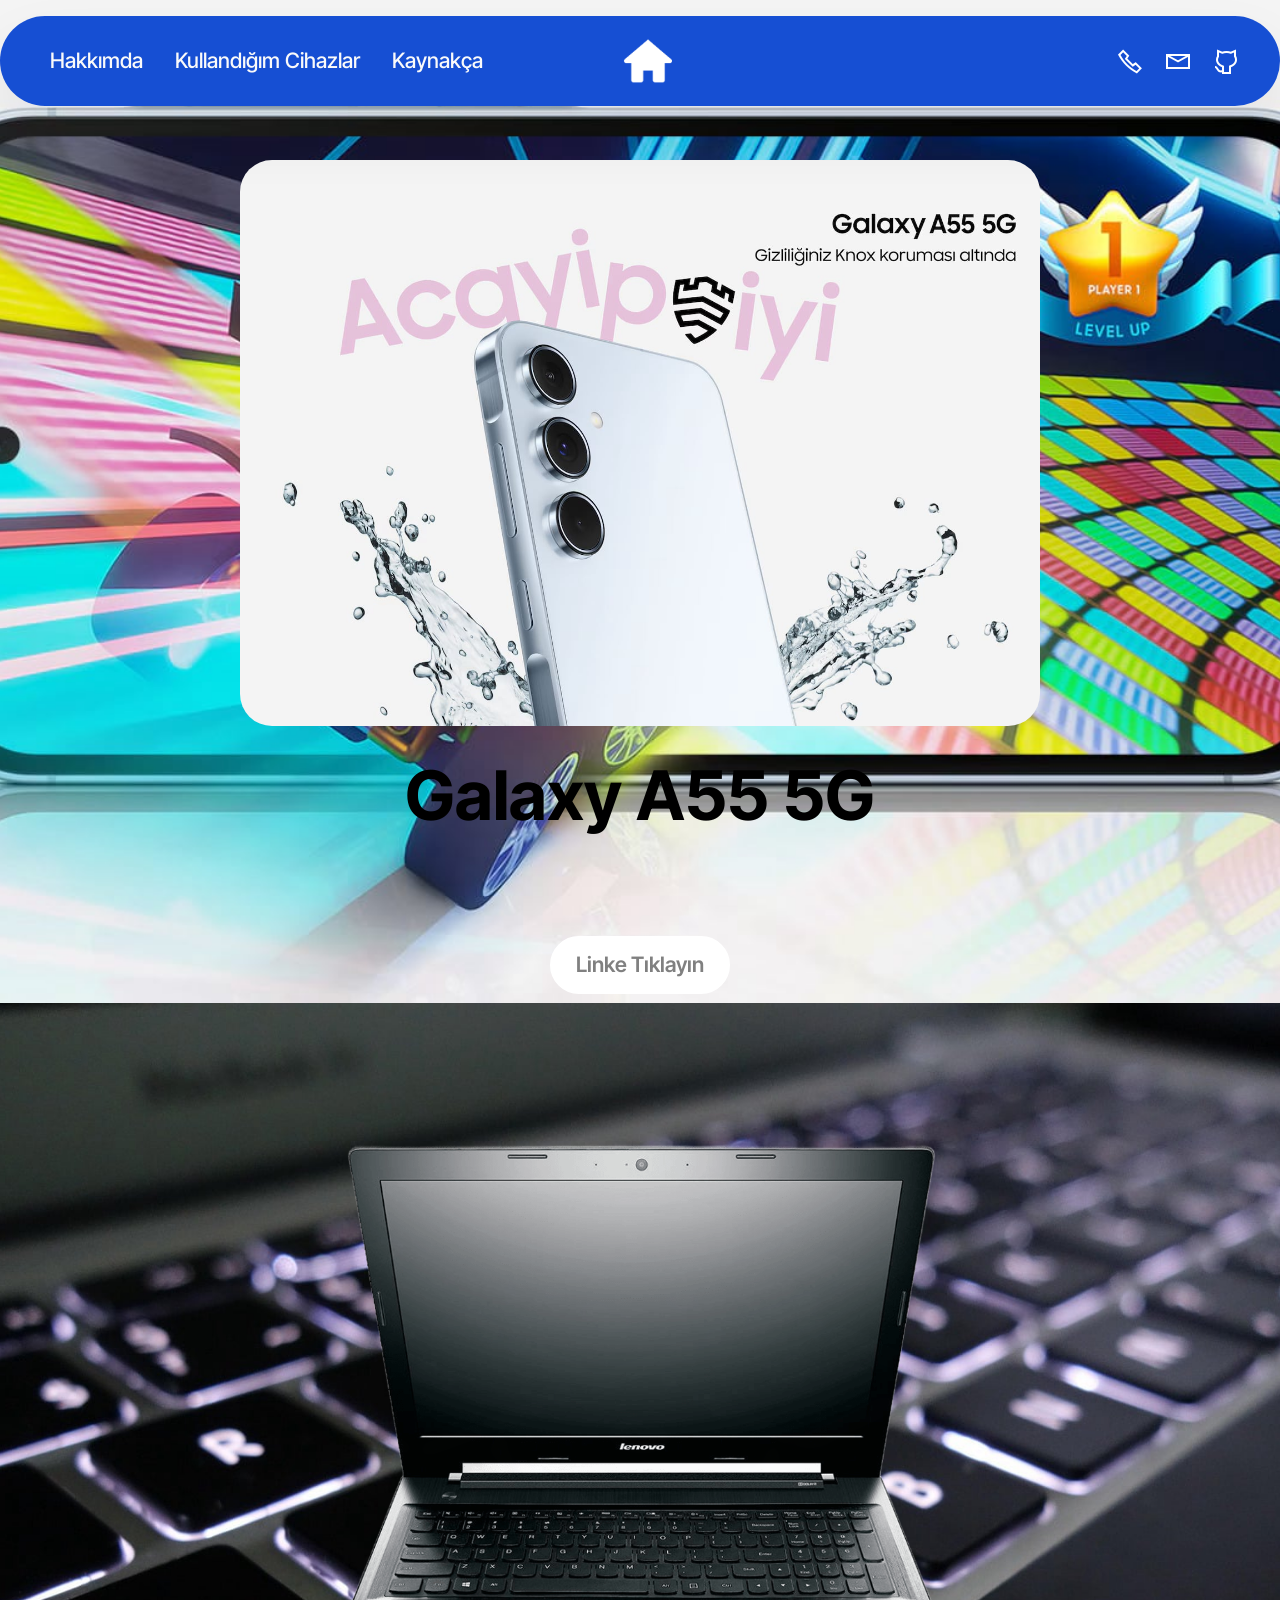
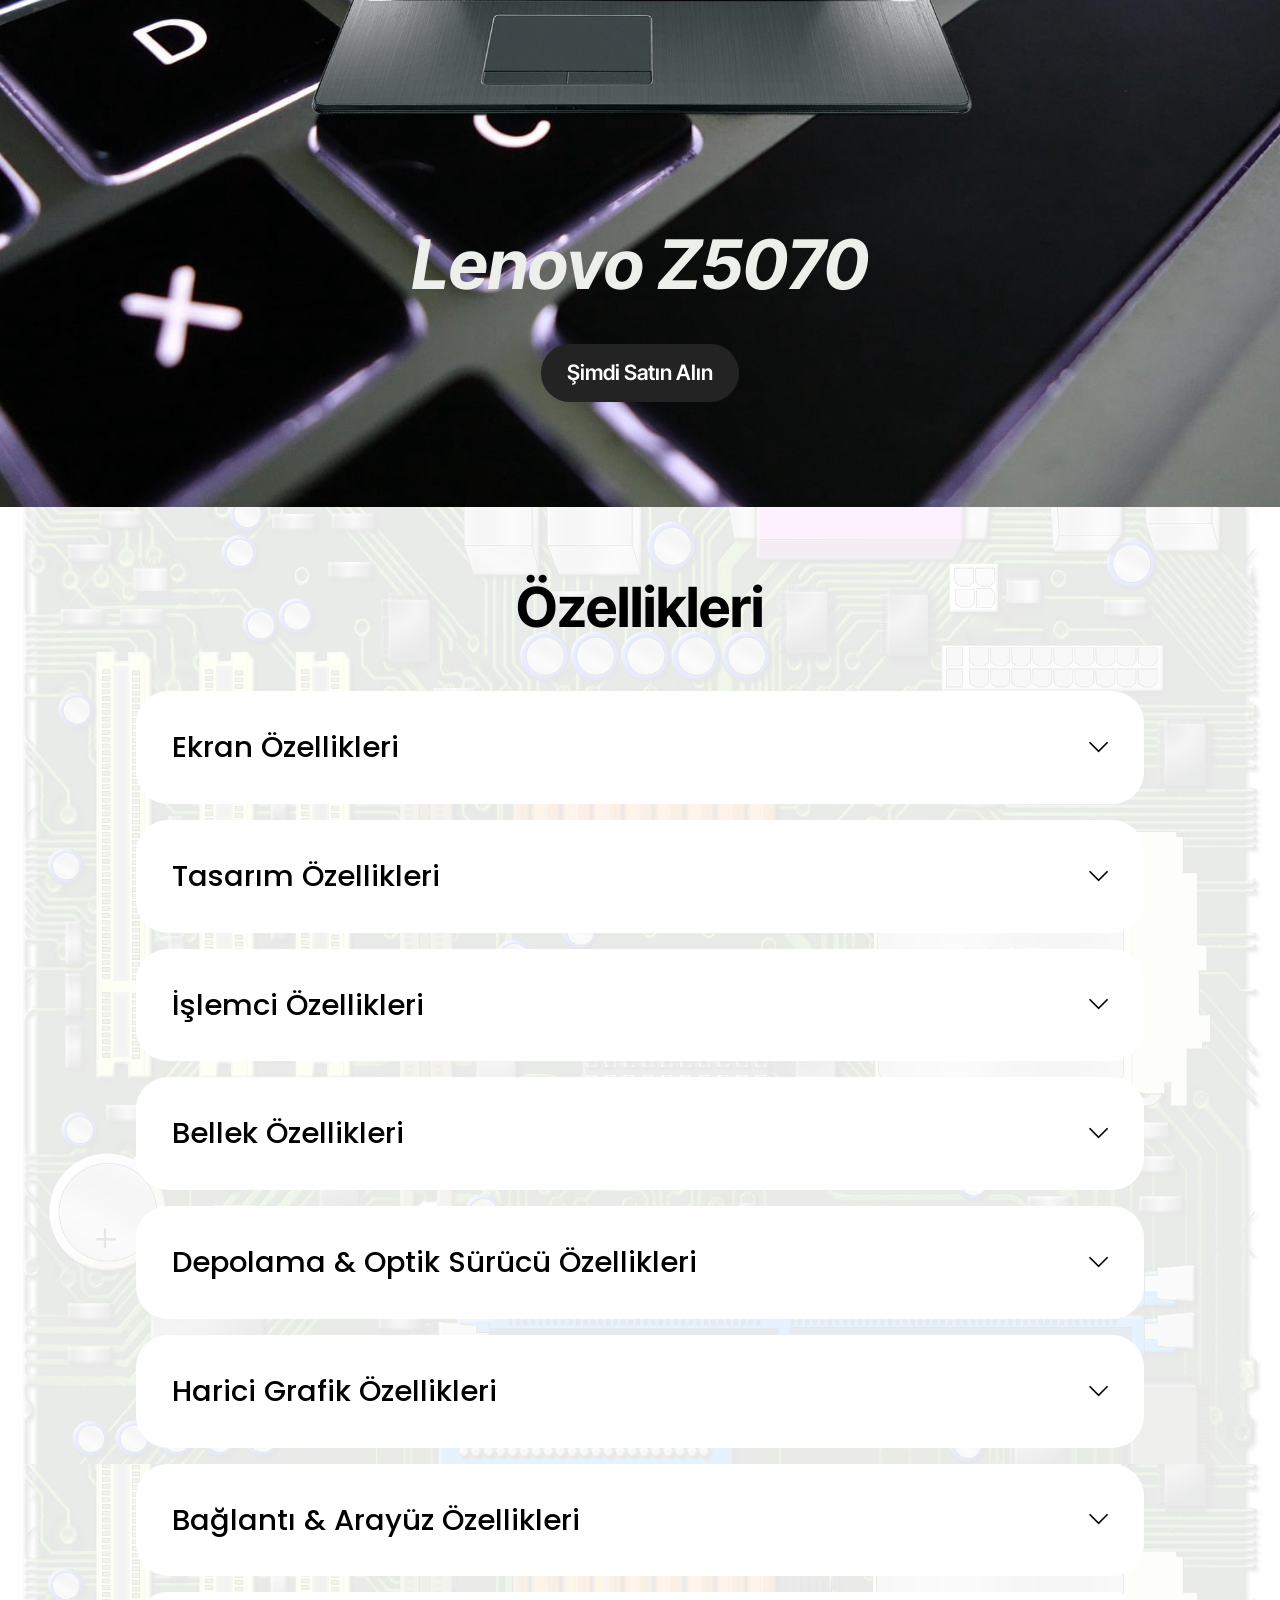
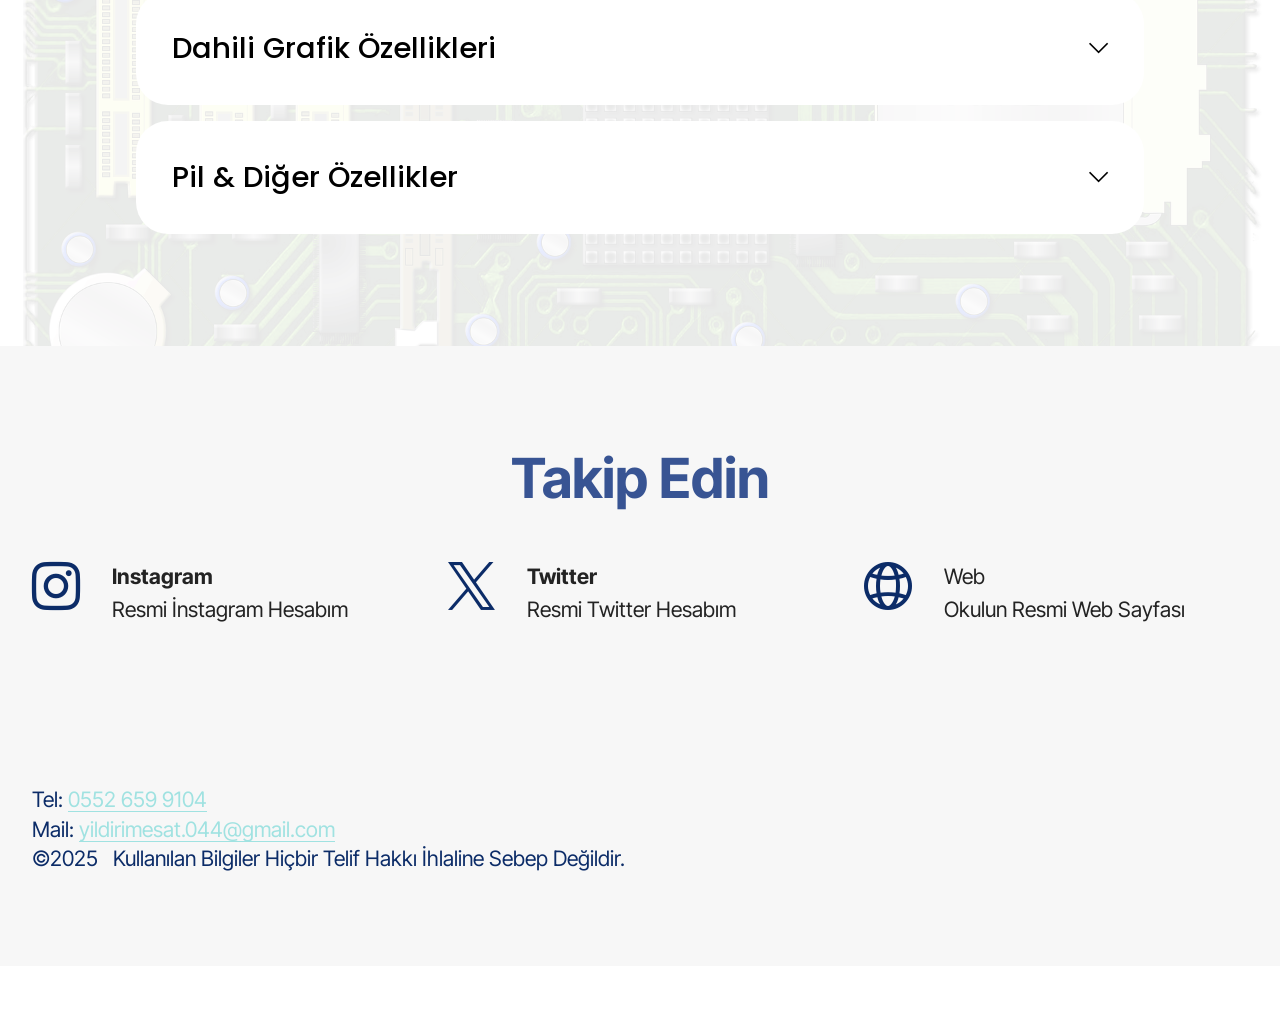
==== cihazlarim.html @ b47af12c "create github pages" ====
<!DOCTYPE html>
<html  >
<head>
  <!-- Site made with Mobirise Website Builder v6.1.12, https://mobirise.com -->
  <meta charset="UTF-8">
  <meta http-equiv="X-UA-Compatible" content="IE=edge">
  <meta name="generator" content="Mobirise v6.1.12, mobirise.com">
  <meta name="viewport" content="width=device-width, initial-scale=1, minimum-scale=1">
  <link rel="shortcut icon" href="assets/images/nicepng-home-logo-png-1153942-128x115.png" type="image/x-icon">
  <meta name="description" content="Cihazlarım ve Daha Fazlası İçin">
  
  
  <title>Cihazlarım</title>
  <link rel="stylesheet" href="assets/web/assets/mobirise-icons2/mobirise2.css">
  <link rel="stylesheet" href="assets/bootstrap/css/bootstrap.min.css">
  <link rel="stylesheet" href="assets/animatecss/animate.css">
  <link rel="stylesheet" href="assets/dropdown/css/style.css">
  <link rel="stylesheet" href="assets/socicon/css/styles.css">
  <link rel="stylesheet" href="assets/theme/css/style.css">
  <link rel="preload" href="https://fonts.googleapis.com/css?family=Inter+Tight:100,200,300,400,500,600,700,800,900,100i,200i,300i,400i,500i,600i,700i,800i,900i&display=swap" as="style" onload="this.onload=null;this.rel='stylesheet'">
  <noscript><link rel="stylesheet" href="https://fonts.googleapis.com/css?family=Inter+Tight:100,200,300,400,500,600,700,800,900,100i,200i,300i,400i,500i,600i,700i,800i,900i&display=swap"></noscript>
  <link rel="preload" href="https://fonts.googleapis.com/css?family=Poppins:100,100i,200,200i,300,300i,400,400i,500,500i,600,600i,700,700i,800,800i,900,900i&display=swap" as="style" onload="this.onload=null;this.rel='stylesheet'">
  <noscript><link rel="stylesheet" href="https://fonts.googleapis.com/css?family=Poppins:100,100i,200,200i,300,300i,400,400i,500,500i,600,600i,700,700i,800,800i,900,900i&display=swap"></noscript>
  <link rel="preload" as="style" href="assets/mobirise/css/mbr-additional.css?v=cPAjEJ"><link rel="stylesheet" href="assets/mobirise/css/mbr-additional.css?v=cPAjEJ" type="text/css">

  
  
  
</head>
<body>
  
  <section data-bs-version="5.1" class="menu menu3 cid-v60eEtLkVK" once="menu" id="menu03-2d">
	

	<nav class="navbar navbar-dropdown navbar-fixed-top navbar-expand-lg">
		<div class="container">
			<div class="navbar-brand">
				<span class="navbar-logo">
					<a href="index.html">
						<img src="assets/images/nicepng-home-logo-png-1153942-128x115.png" alt="Ana Sayfa" style="height: 2.7rem;">
					</a>
				</span>
				
			</div>
			<button class="navbar-toggler" type="button" data-toggle="collapse" data-bs-toggle="collapse" data-target="#navbarSupportedContent" data-bs-target="#navbarSupportedContent" aria-controls="navbarNavAltMarkup" aria-expanded="false" aria-label="Toggle navigation">
				<div class="hamburger">
					<span></span>
					<span></span>
					<span></span>
					<span></span>
				</div>
			</button>
			<div class="collapse navbar-collapse" id="navbarSupportedContent">
				<ul class="navbar-nav nav-dropdown nav-right" data-app-modern-menu="true"><li class="nav-item">
						<a class="nav-link link text-white text-primary display-4" href="hakkimda.html">Hakkımda</a>
					</li>
					<li class="nav-item">
						<a class="nav-link link show text-white text-primary display-4" href="cihazlarim.html" aria-expanded="false">Kullandığım Cihazlar</a>
					</li>
					<li class="nav-item">
						<a class="nav-link link text-white text-primary display-4" href="kaynakca.html">Kaynakça</a>
					</li></ul>
				<div class="icons-menu">
					<a class="iconfont-wrapper" href="tel:0552 659 9104">
						<span class="p-2 mbr-iconfont mobi-mbri-phone mobi-mbri"></span>
					</a>
					<a class="iconfont-wrapper" href="mailto:yildirimesat.044@gmail.com">
						<span class="p-2 mbr-iconfont mobi-mbri-letter mobi-mbri"></span>
					</a>
					<a class="iconfont-wrapper" href="https://github.com/Y1LD1R1M04" target="_blank">
						<span class="p-2 mbr-iconfont mobi-mbri-github mobi-mbri"></span>
					</a>
					
				</div>
				
			</div>
		</div>
	</nav>
</section>

<section data-bs-version="5.1" class="header12 cid-v60HmVKvmb" id="header12-2p">
  
  

  <div class="text-center container">
    <div class="row mb-4 justify-content-center">
      <div class="col-12 col-md-8">
        <img class="w-100" src="assets/images/tr-feature-galaxy-a55-5g-sm-a556-540995140-1440x1018.jpg" alt="Samsung Galaxy A55">
      </div>
    </div>
    <div class="row justify-content-center">
      <div class="col-md-12 content-head">
        <h1 class="mbr-section-title mbr-fonts-style mb-4 display-1"><strong>Galaxy A55 5G</strong></h1>
        <p class="mbr-text mbr-fonts-style mb-4 display-7">Teknik Özelliklere ve Daha Fazlasına Ulaşmak İçin</p>
        <div class="mbr-section-btn mt-4"><a class="btn btn-danger display-7" href="https://www.samsung.com/tr/smartphones/galaxy-a/galaxy-a55-5g-awesome-navy-128gb-sm-a556ezkvtur/?srsltid=AfmBOoosr5ndm7juBTzvouAhznkZ7-ZozWso6YszSj9u_raUZ_DeoJ25" target="_blank">Linke Tıklayın</a></div>
      </div>
    </div>
  </div>
</section>

<section data-bs-version="5.1" class="header12 cid-v60n2cC0TM" id="header12-2l">
  
  

  <div class="text-center container">
    <div class="row mb-4 justify-content-center">
      <div class="col-12 col-md-7">
        <img class="w-100" src="assets/images/v2-74929-large-1000x1000.png" alt="Lenovo Z50-70">
      </div>
    </div>
    <div class="row justify-content-center">
      <div class="col-md-12 content-head">
        <h1 class="mbr-section-title mbr-fonts-style mb-4 display-1"><strong><em>Lenovo Z5070</em></strong></h1>
        
        <div class="mbr-section-btn mt-4"><a class="btn btn-black display-7" href="https://www.vatanbilgisayar.com/lenovo-z5070-core-i7-4510u-20ghz-8gb-1tbsshdd-156-4gb-w81-notebook.html" target="_blank">Şimdi Satın Alın</a></div>
      </div>
    </div>
  </div>
</section>

<section data-bs-version="5.1" class="list1 cid-v60oYRSLvY" id="list01-2m">	
    
	<div class="mbr-overlay" style="opacity: 0.9; background-color: rgb(255, 255, 255);"></div>
	<div class="container">
		<div class="row justify-content-center">
			<div class="col-12 col-md-12 col-lg-10 m-auto">
				<div class="content">
					<div class="row justify-content-center mb-5">
						<div class="col-12 content-head">
							<div class="mbr-section-head">
								<h4 class="mbr-section-title mbr-fonts-style align-center mb-0 display-2"><strong>Özellikleri</strong></h4>
								
							</div>
						</div>
					</div>
					<div id="bootstrap-accordion_27" class="panel-group accordionStyles accordion" role="tablist" aria-multiselectable="true">
						<div class="card">
							<div class="card-header" role="tab" id="headingOne">
								<a role="button" class="panel-title collapsed" data-toggle="collapse" data-bs-toggle="collapse" data-core="" href="#collapse1_27" aria-expanded="false" aria-controls="collapse1">
									<h6 class="panel-title-edit mbr-semibold mbr-fonts-style mb-0 display-5">Ekran Özellikleri</h6>
									<span class="sign mbr-iconfont mobi-mbri-arrow-down"></span>
								</a>
							</div>
							<div id="collapse1_27" class="panel-collapse noScroll collapse" role="tabpanel" aria-labelledby="headingOne" data-parent="#accordion" data-bs-parent="#bootstrap-accordion_27">
								<div class="panel-body">
									<p class="mbr-fonts-style panel-text display-7"><strong>Ekran Boyutu</strong><strong><br></strong>15.6 İnç
<br><strong>Ekran Çözünürlüğü</strong><strong><br></strong>1920 x 1080 Piksel
<br><strong>Ekran Çözünürlük Biçimi</strong><strong><br></strong>FHD
<br><strong>Panel Tipi</strong><strong><br></strong>TN (LED)
<br><strong>Ekran En Boy Oranı</strong><strong><br></strong>16:9</p>
								</div>
							</div>
						</div>
						<div class="card">
							<div class="card-header" role="tab" id="headingOne">
								<a role="button" class="panel-title collapsed" data-toggle="collapse" data-bs-toggle="collapse" data-core="" href="#collapse2_27" aria-expanded="false" aria-controls="collapse2">
									<h6 class="panel-title-edit mbr-semibold mbr-fonts-style mb-0 display-5">Tasarım Özellikleri</h6>
									<span class="sign mbr-iconfont mobi-mbri-arrow-down"></span>
								</a>
							</div>
							<div id="collapse2_27" class="panel-collapse noScroll collapse" role="tabpanel" aria-labelledby="headingOne" data-parent="#accordion" data-bs-parent="#bootstrap-accordion_27">
								<div class="panel-body">
									<p class="mbr-fonts-style panel-text display-7"><strong>Genişlik</strong><strong><br></strong>384 mm<br><strong>Ağırlık</strong><strong><br></strong>2.40 kg<br><strong>Derinlik</strong><strong><br></strong>265 mm<br><strong>Renk</strong><strong><br></strong>Siyah<br><strong>Kalınlık</strong><strong><br></strong>25.0 mm<br></p>
								</div>
							</div>
						</div>
						<div class="card">
							<div class="card-header" role="tab" id="headingOne">
								<a role="button" class="panel-title collapsed" data-toggle="collapse" data-bs-toggle="collapse" data-core="" href="#collapse3_27" aria-expanded="false" aria-controls="collapse3">
									<h6 class="panel-title-edit mbr-semibold mbr-fonts-style mb-0 display-5">İşlemci Özellikleri</h6>
									<span class="sign mbr-iconfont mobi-mbri-arrow-down"></span>
								</a>
							</div>
							<div id="collapse3_27" class="panel-collapse noScroll collapse" role="tabpanel" aria-labelledby="headingOne" data-parent="#accordion" data-bs-parent="#bootstrap-accordion_27">
								<div class="panel-body">
									<p class="mbr-fonts-style panel-text display-7"><strong>İşlemci Markası</strong><strong><br></strong>Intel<br><strong>Sanal Çekirdek</strong><strong><br></strong>4 Adet<br><strong>İşlemci Serisi</strong><strong><br></strong>Intel Core i7<br><strong>İşlemci Önbellek</strong><strong><br></strong>4 MB<br><strong>İşlemci Modeli</strong><strong><br></strong>Intel Core i7-4510U<br><strong>Transistör Mesafesi</strong><strong><br></strong>22 nm<br><strong>İşlemci Temel Frekans</strong><strong><br></strong>2.00 GHz<br><strong>Isı Yayma Kapasitesi (TDP)</strong><strong><br></strong>15 W<br><strong>İşlemci Çıkış Yılı</strong><strong><br></strong>2014<br><strong>İşlemci Çekirdeği
</strong><br>2 Adet<br><strong>İşlemci Teknolojileri</strong><strong><br></strong>Intel Smart Connect-Intel SpeedStep-Intel Turbo Boost-Intel Hyper-Threading-Intel Virtualization Technology<br></p>
								</div>
							</div>
						</div>
						<div class="card">
							<div class="card-header" role="tab" id="headingOne">
								<a role="button" class="panel-title collapsed" data-toggle="collapse" data-bs-toggle="collapse" data-core="" href="#collapse4_27" aria-expanded="false" aria-controls="collapse4">
									<h6 class="panel-title-edit mbr-semibold mbr-fonts-style mb-0 display-5">Bellek Özellikleri</h6>
									<span class="sign mbr-iconfont mobi-mbri-arrow-down"></span>
								</a>
							</div>
							<div id="collapse4_27" class="panel-collapse noScroll collapse" role="tabpanel" aria-labelledby="headingOne" data-parent="#accordion" data-bs-parent="#bootstrap-accordion_27">
								<div class="panel-body">
									<p class="mbr-fonts-style panel-text display-7"><strong>Bellek (RAM)</strong><strong><br></strong>8 GB<br><strong>Bellek Frekansı</strong><strong><br></strong>1600 MHz
<br><strong>Bellek Türü</strong><strong><br></strong>DDR3L</p>
								</div>
							</div>
						</div>
						<div class="card">
							<div class="card-header" role="tab" id="headingOne">
								<a role="button" class="panel-title collapsed" data-toggle="collapse" data-bs-toggle="collapse" data-core="" href="#collapse5_27" aria-expanded="false" aria-controls="collapse5">
									<h6 class="panel-title-edit mbr-semibold mbr-fonts-style mb-0 display-5">Depolama &amp; Optik Sürücü Özellikleri</h6>
									<span class="sign mbr-iconfont mobi-mbri-arrow-down"></span>
								</a>
							</div>
							<div id="collapse5_27" class="panel-collapse noScroll collapse" role="tabpanel" aria-labelledby="headingOne" data-parent="#accordion" data-bs-parent="#bootstrap-accordion_27">
								<div class="panel-body">
									<p class="mbr-fonts-style panel-text display-7"><strong>Sabit Disk (HDD)</strong><strong><br></strong>Var<br><strong>SSHD (HDD) Hızı</strong><strong><br></strong>5400 RPM
<br><strong>Sabit Disk (SSHD)</strong><strong><br></strong>Var<br><strong>SSHD (SSD) Boyutu</strong><strong><br></strong>8 MB
<br><strong>SSHD (HDD) Boyutu</strong><strong><br></strong>256 GB<br><strong>Optik Okuyucu Özellikleri</strong><strong><br></strong>Super-Multi DVD<br></p>
								</div>
							</div>
						</div>
						<div class="card">
							<div class="card-header" role="tab" id="headingOne">
								<a role="button" class="panel-title collapsed" data-toggle="collapse" data-bs-toggle="collapse" data-core="" href="#collapse6_27" aria-expanded="false" aria-controls="collapse6">
									<h6 class="panel-title-edit mbr-semibold mbr-fonts-style mb-0 display-5">Harici Grafik Özellikleri</h6>
									<span class="sign mbr-iconfont mobi-mbri-arrow-down"></span>
								</a>
							</div>
							<div id="collapse6_27" class="panel-collapse noScroll collapse" role="tabpanel" aria-labelledby="headingOne" data-parent="#accordion" data-bs-parent="#bootstrap-accordion_27">
								<div class="panel-body">
									<p class="mbr-fonts-style panel-text display-7"><strong>Harici Grafik İşlemcisi (GPU)</strong><strong><br></strong>Var<br><strong>GPU Transistör Mesafesi</strong><strong><br></strong>28 nm<br><strong>GPU Markası</strong><strong><br></strong>NVIDIA<br><strong>GPU Bellek Türü</strong><strong><br></strong>DDR3<br><strong>GPU Serisi</strong><strong><br></strong>NVIDIA GeForce 800<br><strong>GPU Bellek Arayüzü</strong><strong><br></strong>64 bit<br><strong>GPU Modeli</strong><strong><br></strong>NVIDIA GeForce 840M 4GB<br><strong>GPU Çıkış Yılı</strong><strong><br></strong>2014 1. Çeyrek<br><strong>GPU Çekirdek Hızı</strong><strong><br></strong>1029 MHz<br><strong>GPU Bellek Miktarı</strong><strong><br></strong>4 GB<br><strong>GPU Azami Çekirdek Hızı</strong><strong><br></strong>1124 MHz<br></p>
								</div>
							</div>
						</div>
					</div>
				</div>
			</div>
		</div>
	</div>
</section>

<section data-bs-version="5.1" class="list1 cid-v60xytd1xa" id="list01-2o">	
    
	<div class="mbr-overlay" style="opacity: 0.9; background-color: rgb(255, 255, 255);"></div>
	<div class="container">
		<div class="row justify-content-center">
			<div class="col-12 col-md-12 col-lg-10 m-auto">
				<div class="content">
					
					<div id="bootstrap-accordion_28" class="panel-group accordionStyles accordion" role="tablist" aria-multiselectable="true">
						<div class="card">
							<div class="card-header" role="tab" id="headingOne">
								<a role="button" class="panel-title collapsed" data-toggle="collapse" data-bs-toggle="collapse" data-core="" href="#collapse1_28" aria-expanded="false" aria-controls="collapse1">
									<h6 class="panel-title-edit mbr-semibold mbr-fonts-style mb-0 display-5">Bağlantı &amp; Arayüz Özellikleri</h6>
									<span class="sign mbr-iconfont mobi-mbri-arrow-down"></span>
								</a>
							</div>
							<div id="collapse1_28" class="panel-collapse noScroll collapse" role="tabpanel" aria-labelledby="headingOne" data-parent="#accordion" data-bs-parent="#bootstrap-accordion_28">
								<div class="panel-body">
									<p class="mbr-fonts-style panel-text display-7"><strong>USB 2.x Adedi</strong><strong><br></strong>2<br><strong>Bluetooth</strong><strong><br></strong>Var<br><strong>USB 3.x Adedi</strong><strong><br></strong>1<br><strong>Bluetooth Özellikleri</strong><strong><br></strong>4.0<br><strong>Ethernet (LAN/RJ45)</strong><strong><br></strong>Var<br><strong>Wi-Fi Teknolojisi</strong><strong><br></strong>Wi-Fi 4 (802.11n)<br><strong>Ethernet Özellikleri</strong><strong><br></strong>Gigabit (10/100/1000 Mbps)<br></p>
								</div>
							</div>
						</div>
						<div class="card">
							<div class="card-header" role="tab" id="headingOne">
								<a role="button" class="panel-title collapsed" data-toggle="collapse" data-bs-toggle="collapse" data-core="" href="#collapse2_28" aria-expanded="false" aria-controls="collapse2">
									<h6 class="panel-title-edit mbr-semibold mbr-fonts-style mb-0 display-5">Dahili Grafik Özellikleri</h6>
									<span class="sign mbr-iconfont mobi-mbri-arrow-down"></span>
								</a>
							</div>
							<div id="collapse2_28" class="panel-collapse noScroll collapse" role="tabpanel" aria-labelledby="headingOne" data-parent="#accordion" data-bs-parent="#bootstrap-accordion_28">
								<div class="panel-body">
									<p class="mbr-fonts-style panel-text display-7"><strong>Dahili Grafik Modeli</strong><strong><br></strong>Intel HD Graphics 4400<br><strong>Dahili Grafik Temel Frekans</strong><strong><br></strong>200 MHz<br><strong>Dahili Grafik Azami Frekans</strong><strong><br></strong>1.1 GHz<br><strong>Dahili Grafik Diğer Özellikler</strong><strong><br></strong>Intel InTru 3D Teknolojisi<br>Intel Flexible Display Interface<br>Intel Net Video HD Teknolojisi<br>Intel Insider<br>Intel Quick Sync Video<br>Intel Wireless Display<br></p>
								</div>
							</div>
						</div>
						<div class="card">
							<div class="card-header" role="tab" id="headingOne">
								<a role="button" class="panel-title collapsed" data-toggle="collapse" data-bs-toggle="collapse" data-core="" href="#collapse3_28" aria-expanded="false" aria-controls="collapse3">
									<h6 class="panel-title-edit mbr-semibold mbr-fonts-style mb-0 display-5">Pil &amp; Diğer Özellikler</h6>
									<span class="sign mbr-iconfont mobi-mbri-arrow-down"></span>
								</a>
							</div>
							<div id="collapse3_28" class="panel-collapse noScroll collapse" role="tabpanel" aria-labelledby="headingOne" data-parent="#accordion" data-bs-parent="#bootstrap-accordion_28">
								<div class="panel-body">
									<p class="mbr-fonts-style panel-text display-7"><strong>Kart Okuyucu Özellikleri</strong><strong><br></strong>SD Kart Okuyucu<br><strong>Pil Gücü</strong><strong><br></strong>41.0 Wh<br><strong>Kamera Özellikleri</strong><strong><br></strong>HD<br><strong>Pil Hücre Sayısı</strong><strong><br></strong>4 Hücreli<br><strong>Klavye Özellikleri</strong><strong><br></strong>Lenovo AccuType<br><strong>Pil Özellikleri</strong><strong><br></strong>Li-Ion (Lityum-İyon)<br></p>
								</div>
							</div>
						</div>
						
						
						
					</div>
				</div>
			</div>
		</div>
	</div>
</section>

<section data-bs-version="5.1" class="social02 cid-v6H6KLJmZE" id="social02-35">
	

	
	
	<div class="container">
		<div class="row justify-content-center">
			<div class="col-12 content-head">
				<div class="mb-5">
					<h5 class="mbr-section-title mbr-fonts-style align-center mb-0 display-2"><strong>Takip Edin</strong></h5>
					
				</div>
			</div>
		</div>
		<div class="row">
			
			
			<div class="item features-without-image col-12 col-md-6 col-lg-4 active">
				<div class="item-wrapper">
					<a href="https://www.instagram.com/esatde_senbana" target="_blank"><span class="mbr-iconfont m-auto socicon-instagram socicon" style="color: rgb(12, 44, 104); fill: rgb(12, 44, 104);"></span></a>
					<div class="card-box">
						<h4 class="card-title mbr-fonts-style mb-1 display-7">
							<strong>Instagram</strong>
						</h4>
						<h5 class="card-text mbr-fonts-style display-7">Resmi İnstagram Hesabım</h5>
					</div>
				</div>
			</div><div class="item features-without-image col-12 col-md-6 col-lg-4">
				<div class="item-wrapper">
					<a href="https://x.com/AhmetEsatYldrm3" target="_blank"><span class="mbr-iconfont m-auto socicon-twitter socicon" style="color: rgb(12, 44, 104); fill: rgb(12, 44, 104);"></span></a>
					<div class="card-box">
						<h4 class="card-title mbr-fonts-style mb-1 display-7">
							<strong>Twitter</strong></h4>
						<h5 class="card-text mbr-fonts-style display-7">Resmi Twitter Hesabım</h5>
					</div>
				</div>
			</div><div class="item features-without-image col-12 col-md-6 col-lg-4">
				<div class="item-wrapper">
					<a href="https://isgokcen.meb.k12.tr/" target="_blank"><span class="mbr-iconfont m-auto mobi-mbri-globe-2 mobi-mbri" style="color: rgb(12, 44, 104); fill: rgb(12, 44, 104);"></span></a>
					<div class="card-box">
						<h4 class="card-title mbr-fonts-style mb-1 display-7">Web</h4>
						<h5 class="card-text mbr-fonts-style display-7">Okulun Resmi Web Sayfası</h5>
					</div>
				</div>
			</div>
			
			
			
		</div>
	</div>
</section>

<section data-bs-version="5.1" class="footer4 cid-v5VfUCC0qs" once="footers" id="footer04-2e">

    

    

    <div class="container">
        <div class="media-container-row align-center mbr-white">
            <div class="col-12">
                <p class="mbr-text mb-0 mbr-fonts-style display-7">Tel: <a href="tel:0552 659 9104" class="text-warning">0552 659 9104</a><br>Mail: <a href="mailto:yildirimesat.044@gmail.com" class="text-warning">yildirimesat.044@gmail.com</a><br>©2025&nbsp; &nbsp;Kullanılan Bilgiler Hiçbir Telif Hakkı İhlaline Sebep Değildir.<br><br><br></p>
            </div>
        </div>
    </div>
</section><section class="display-7" style="padding: 0;align-items: center;justify-content: center;flex-wrap: wrap;    align-content: center;display: flex;position: relative;height: 4rem;"><a href="https://mobiri.se/4386858" style="flex: 1 1;height: 4rem;position: absolute;width: 100%;z-index: 1;"><img alt="" style="height: 4rem;" src="[data-uri]"></a><p style="margin: 0;text-align: center;" class="display-7">&#8204;</p><a style="z-index:1" href="https://mobirise.com/drag-drop-website-builder.html">Drag and Drop Website Builder</a></section><script src="assets/bootstrap/js/bootstrap.bundle.min.js"></script>  <script src="assets/smoothscroll/smooth-scroll.js"></script>  <script src="assets/ytplayer/index.js"></script>  <script src="assets/dropdown/js/navbar-dropdown.js"></script>  <script src="assets/mbr-switch-arrow/mbr-switch-arrow.js"></script>  <script src="assets/theme/js/script.js"></script>  
  
  
  <input name="animation" type="hidden">
  </body>
</html>
---- assets/web/assets/mobirise-icons2/mobirise2.css ----
@font-face {
  font-family: 'Moririse2';
  font-display: swap;
  src:  url('mobirise2.eot?f2bix4');
  src:  url('mobirise2.eot?f2bix4#iefix') format('embedded-opentype'),
    url('mobirise2.woff2?f2bix4') format('woff2'),
    url('mobirise2.woff?f2bix4') format('woff'),
    url('mobirise2.ttf?f2bix4') format('truetype'),
    url('mobirise2.svg?f2bix4#mobirise2') format('svg');
  font-weight: normal;
  font-style: normal;
}

[class^="mobi-"], [class*=" mobi-"] {
  /* use !important to prevent issues with browser extensions that change fonts */
  font-family: 'Moririse2' !important;
  speak: none;
  font-style: normal;
  font-weight: normal;
  font-variant: normal;
  text-transform: none;
  line-height: 1;

  /* Better Font Rendering =========== */
  -webkit-font-smoothing: antialiased;
  -moz-osx-font-smoothing: grayscale;
}

.mobi-mbri-add-submenu:before {
  content: "\e900";
}
.mobi-mbri-alert:before {
  content: "\e901";
}
.mobi-mbri-align-center:before {
  content: "\e902";
}
.mobi-mbri-align-justify:before {
  content: "\e903";
}
.mobi-mbri-align-left:before {
  content: "\e904";
}
.mobi-mbri-align-right:before {
  content: "\e905";
}
.mobi-mbri-android:before {
  content: "\e906";
}
.mobi-mbri-apple:before {
  content: "\e907";
}
.mobi-mbri-arrow-down:before {
  content: "\e908";
}
.mobi-mbri-arrow-next:before {
  content: "\e909";
}
.mobi-mbri-arrow-prev:before {
  content: "\e90a";
}
.mobi-mbri-arrow-up:before {
  content: "\e90b";
}
.mobi-mbri-bold:before {
  content: "\e90c";
}
.mobi-mbri-bookmark:before {
  content: "\e90d";
}
.mobi-mbri-bootstrap:before {
  content: "\e90e";
}
.mobi-mbri-briefcase:before {
  content: "\e90f";
}
.mobi-mbri-browse:before {
  content: "\e910";
}
.mobi-mbri-bulleted-list:before {
  content: "\e911";
}
.mobi-mbri-calendar:before {
  content: "\e912";
}
.mobi-mbri-camera:before {
  content: "\e913";
}
.mobi-mbri-cart-add:before {
  content: "\e914";
}
.mobi-mbri-cart-full:before {
  content: "\e915";
}
.mobi-mbri-cash:before {
  content: "\e916";
}
.mobi-mbri-change-style:before {
  content: "\e917";
}
.mobi-mbri-chat:before {
  content: "\e918";
}
.mobi-mbri-clock:before {
  content: "\e919";
}
.mobi-mbri-close:before {
  content: "\e91a";
}
.mobi-mbri-cloud:before {
  content: "\e91b";
}
.mobi-mbri-code:before {
  content: "\e91c";
}
.mobi-mbri-contact-form:before {
  content: "\e91d";
}
.mobi-mbri-credit-card:before {
  content: "\e91e";
}
.mobi-mbri-cursor-click:before {
  content: "\e91f";
}
.mobi-mbri-cust-feedback:before {
  content: "\e920";
}
.mobi-mbri-database:before {
  content: "\e921";
}
.mobi-mbri-delivery:before {
  content: "\e922";
}
.mobi-mbri-desktop:before {
  content: "\e923";
}
.mobi-mbri-devices:before {
  content: "\e924";
}
.mobi-mbri-down:before {
  content: "\e925";
}
.mobi-mbri-download-2:before {
  content: "\e926";
}
.mobi-mbri-download:before {
  content: "\e927";
}
.mobi-mbri-drag-n-drop-2:before {
  content: "\e928";
}
.mobi-mbri-drag-n-drop:before {
  content: "\e929";
}
.mobi-mbri-edit-2:before {
  content: "\e92a";
}
.mobi-mbri-edit:before {
  content: "\e92b";
}
.mobi-mbri-error:before {
  content: "\e92c";
}
.mobi-mbri-extension:before {
  content: "\e92d";
}
.mobi-mbri-features:before {
  content: "\e92e";
}
.mobi-mbri-file:before {
  content: "\e92f";
}
.mobi-mbri-flag:before {
  content: "\e930";
}
.mobi-mbri-folder:before {
  content: "\e931";
}
.mobi-mbri-gift:before {
  content: "\e932";
}
.mobi-mbri-github:before {
  content: "\e933";
}
.mobi-mbri-globe-2:before {
  content: "\e934";
}
.mobi-mbri-globe:before {
  content: "\e935";
}
.mobi-mbri-growing-chart:before {
  content: "\e936";
}
.mobi-mbri-hearth:before {
  content: "\e937";
}
.mobi-mbri-help:before {
  content: "\e938";
}
.mobi-mbri-home:before {
  content: "\e939";
}
.mobi-mbri-hot-cup:before {
  content: "\e93a";
}
.mobi-mbri-idea:before {
  content: "\e93b";
}
.mobi-mbri-image-gallery:before {
  content: "\e93c";
}
.mobi-mbri-image-slider:before {
  content: "\e93d";
}
.mobi-mbri-info:before {
  content: "\e93e";
}
.mobi-mbri-italic:before {
  content: "\e93f";
}
.mobi-mbri-key:before {
  content: "\e940";
}
.mobi-mbri-laptop:before {
  content: "\e941";
}
.mobi-mbri-layers:before {
  content: "\e942";
}
.mobi-mbri-left-right:before {
  content: "\e943";
}
.mobi-mbri-left:before {
  content: "\e944";
}
.mobi-mbri-letter:before {
  content: "\e945";
}
.mobi-mbri-like:before {
  content: "\e946";
}
.mobi-mbri-link:before {
  content: "\e947";
}
.mobi-mbri-lock:before {
  content: "\e948";
}
.mobi-mbri-login:before {
  content: "\e949";
}
.mobi-mbri-logout:before {
  content: "\e94a";
}
.mobi-mbri-magic-stick:before {
  content: "\e94b";
}
.mobi-mbri-map-pin:before {
  content: "\e94c";
}
.mobi-mbri-menu:before {
  content: "\e94d";
}
.mobi-mbri-mobile-2:before {
  content: "\e94e";
}
.mobi-mbri-mobile-horizontal:before {
  content: "\e94f";
}
.mobi-mbri-mobile:before {
  content: "\e950";
}
.mobi-mbri-mobirise:before {
  content: "\e951";
}
.mobi-mbri-more-horizontal:before {
  content: "\e952";
}
.mobi-mbri-more-vertical:before {
  content: "\e953";
}
.mobi-mbri-music:before {
  content: "\e954";
}
.mobi-mbri-new-file:before {
  content: "\e955";
}
.mobi-mbri-numbered-list:before {
  content: "\e956";
}
.mobi-mbri-opened-folder:before {
  content: "\e957";
}
.mobi-mbri-pages:before {
  content: "\e958";
}
.mobi-mbri-paper-plane:before {
  content: "\e959";
}
.mobi-mbri-paperclip:before {
  content: "\e95a";
}
.mobi-mbri-phone:before {
  content: "\e95b";
}
.mobi-mbri-photo:before {
  content: "\e95c";
}
.mobi-mbri-photos:before {
  content: "\e95d";
}
.mobi-mbri-pin:before {
  content: "\e95e";
}
.mobi-mbri-play:before {
  content: "\e95f";
}
.mobi-mbri-plus:before {
  content: "\e960";
}
.mobi-mbri-preview:before {
  content: "\e961";
}
.mobi-mbri-print:before {
  content: "\e962";
}
.mobi-mbri-protect:before {
  content: "\e963";
}
.mobi-mbri-question:before {
  content: "\e964";
}
.mobi-mbri-quote-left:before {
  content: "\e965";
}
.mobi-mbri-quote-right:before {
  content: "\e966";
}
.mobi-mbri-redo:before {
  content: "\e967";
}
.mobi-mbri-refresh:before {
  content: "\e968";
}
.mobi-mbri-responsive-2:before {
  content: "\e969";
}
.mobi-mbri-responsive:before {
  content: "\e96a";
}
.mobi-mbri-right:before {
  content: "\e96b";
}
.mobi-mbri-rocket:before {
  content: "\e96c";
}
.mobi-mbri-sad-face:before {
  content: "\e96d";
}
.mobi-mbri-sale:before {
  content: "\e96e";
}
.mobi-mbri-save:before {
  content: "\e96f";
}
.mobi-mbri-search:before {
  content: "\e970";
}
.mobi-mbri-setting-2:before {
  content: "\e971";
}
.mobi-mbri-setting-3:before {
  content: "\e972";
}
.mobi-mbri-setting:before {
  content: "\e973";
}
.mobi-mbri-share:before {
  content: "\e974";
}
.mobi-mbri-shopping-bag:before {
  content: "\e975";
}
.mobi-mbri-shopping-basket:before {
  content: "\e976";
}
.mobi-mbri-shopping-cart:before {
  content: "\e977";
}
.mobi-mbri-sites:before {
  content: "\e978";
}
.mobi-mbri-smile-face:before {
  content: "\e979";
}
.mobi-mbri-speed:before {
  content: "\e97a";
}
.mobi-mbri-star:before {
  content: "\e97b";
}
.mobi-mbri-success:before {
  content: "\e97c";
}
.mobi-mbri-sun:before {
  content: "\e97d";
}
.mobi-mbri-sun2:before {
  content: "\e97e";
}
.mobi-mbri-tablet-vertical:before {
  content: "\e97f";
}
.mobi-mbri-tablet:before {
  content: "\e980";
}
.mobi-mbri-target:before {
  content: "\e981";
}
.mobi-mbri-timer:before {
  content: "\e982";
}
.mobi-mbri-to-ftp:before {
  content: "\e983";
}
.mobi-mbri-to-local-drive:before {
  content: "\e984";
}
.mobi-mbri-touch-swipe:before {
  content: "\e985";
}
.mobi-mbri-touch:before {
  content: "\e986";
}
.mobi-mbri-trash:before {
  content: "\e987";
}
.mobi-mbri-underline:before {
  content: "\e988";
}
.mobi-mbri-undo:before {
  content: "\e989";
}
.mobi-mbri-unlink:before {
  content: "\e98a";
}
.mobi-mbri-unlock:before {
  content: "\e98b";
}
.mobi-mbri-up-down:before {
  content: "\e98c";
}
.mobi-mbri-up:before {
  content: "\e98d";
}
.mobi-mbri-update:before {
  content: "\e98e";
}
.mobi-mbri-upload-2:before {
  content: "\e98f";
}
.mobi-mbri-upload:before {
  content: "\e990";
}
.mobi-mbri-user-2:before {
  content: "\e991";
}
.mobi-mbri-user:before {
  content: "\e992";
}
.mobi-mbri-users:before {
  content: "\e993";
}
.mobi-mbri-video-play:before {
  content: "\e994";
}
.mobi-mbri-video:before {
  content: "\e995";
}
.mobi-mbri-watch:before {
  content: "\e996";
}
.mobi-mbri-website-theme-2:before {
  content: "\e997";
}
.mobi-mbri-website-theme:before {
  content: "\e998";
}
.mobi-mbri-wifi:before {
  content: "\e999";
}
.mobi-mbri-windows:before {
  content: "\e99a";
}
.mobi-mbri-zoom-in:before {
  content: "\e99b";
}
.mobi-mbri-zoom-out:before {
  content: "\e99c";
}
---- assets/dropdown/css/style.css ----
.navbar-dropdown {
  left: 0;
  padding: 0;
  position: absolute;
  right: 0;
  top: 0;
  transition: all 0.45s ease;
  z-index: 1030;
  background: #282828; }
  .navbar-dropdown .navbar-logo {
    margin-right: 0.8rem;
    transition: margin 0.3s ease-in-out;
    vertical-align: middle; }
    .navbar-dropdown .navbar-logo img {
      height: 3.125rem;
      transition: all 0.3s ease-in-out; }
    .navbar-dropdown .navbar-logo.mbr-iconfont {
      font-size: 3.125rem;
      line-height: 3.125rem; }
  .navbar-dropdown .navbar-caption {
    font-weight: 700;
    white-space: normal;
    vertical-align: -4px;
    line-height: 3.125rem !important; }
    .navbar-dropdown .navbar-caption, .navbar-dropdown .navbar-caption:hover {
      color: inherit;
      text-decoration: none; }
  .navbar-dropdown .mbr-iconfont + .navbar-caption {
    vertical-align: -1px; }
  .navbar-dropdown.navbar-fixed-top {
    position: fixed; }
  .navbar-dropdown .navbar-brand span {
    vertical-align: -4px; }
  .navbar-dropdown.bg-color.transparent {
    background: none; }
  .navbar-dropdown.navbar-short .navbar-brand {
    padding: 0.625rem 0; }
    .navbar-dropdown.navbar-short .navbar-brand span {
      vertical-align: -1px; }
  .navbar-dropdown.navbar-short .navbar-caption {
    line-height: 2.375rem !important;
    vertical-align: -2px; }
  .navbar-dropdown.navbar-short .navbar-logo {
    margin-right: 0.5rem; }
    .navbar-dropdown.navbar-short .navbar-logo img {
      height: 2.375rem; }
    .navbar-dropdown.navbar-short .navbar-logo.mbr-iconfont {
      font-size: 2.375rem;
      line-height: 2.375rem; }
  .navbar-dropdown.navbar-short .mbr-table-cell {
    height: 3.625rem; }
  .navbar-dropdown .navbar-close {
    left: 0.6875rem;
    position: fixed;
    top: 0.75rem;
    z-index: 1000; }
  .navbar-dropdown .hamburger-icon {
    content: "";
    display: inline-block;
    vertical-align: middle;
    width: 16px;
    -webkit-box-shadow: 0 -6px 0 1px #282828,0 0 0 1px #282828,0 6px 0 1px #282828;
    -moz-box-shadow: 0 -6px 0 1px #282828,0 0 0 1px #282828,0 6px 0 1px #282828;
    box-shadow: 0 -6px 0 1px #282828,0 0 0 1px #282828,0 6px 0 1px #282828; }

.dropdown-menu .dropdown-toggle[data-toggle="dropdown-submenu"]::after {
  border-bottom: 0.35em solid transparent;
  border-left: 0.35em solid;
  border-right: 0;
  border-top: 0.35em solid transparent;
  margin-left: 0.3rem; }

.dropdown-menu .dropdown-item:focus {
  outline: 0; }

.nav-dropdown {
  font-size: 0.75rem;
  font-weight: 500;
  height: auto !important; }
  .nav-dropdown .nav-btn {
    padding-left: 1rem; }
  .nav-dropdown .link {
    margin: .667em 1.667em;
    font-weight: 500;
    padding: 0;
    transition: color .2s ease-in-out; }
    .nav-dropdown .link.dropdown-toggle {
      margin-right: 2.583em; }
      .nav-dropdown .link.dropdown-toggle::after {
        margin-left: .25rem;
        border-top: 0.35em solid;
        border-right: 0.35em solid transparent;
        border-left: 0.35em solid transparent;
        border-bottom: 0; }
      .nav-dropdown .link.dropdown-toggle[aria-expanded="true"] {
        margin: 0;
        padding: 0.667em 3.263em  0.667em 1.667em; }
  .nav-dropdown .link::after,
  .nav-dropdown .dropdown-item::after {
    color: inherit; }
  .nav-dropdown .btn {
    font-size: 0.75rem;
    font-weight: 700;
    letter-spacing: 0;
    margin-bottom: 0;
    padding-left: 1.25rem;
    padding-right: 1.25rem; }
  .nav-dropdown .dropdown-menu {
    border-radius: 0;
    border: 0;
    left: 0;
    margin: 0;
    padding-bottom: 1.25rem;
    padding-top: 1.25rem;
    position: relative; }
  .nav-dropdown .dropdown-submenu {
    margin-left: 0.125rem;
    top: 0; }
  .nav-dropdown .dropdown-item {
    font-weight: 500;
    line-height: 2;
    padding: 0.3846em 4.615em 0.3846em 1.5385em;
    position: relative;
    transition: color .2s ease-in-out, background-color .2s ease-in-out; }
    .nav-dropdown .dropdown-item::after {
      margin-top: -0.3077em;
      position: absolute;
      right: 1.1538em;
      top: 50%; }
    .nav-dropdown .dropdown-item:focus, .nav-dropdown .dropdown-item:hover {
      background: none; }

@media (max-width: 767px) {
  .nav-dropdown.navbar-toggleable-sm {
    bottom: 0;
    display: none;
    left: 0;
    overflow-x: hidden;
    position: fixed;
    top: 0;
    transform: translateX(-100%);
    -ms-transform: translateX(-100%);
    -webkit-transform: translateX(-100%);
    width: 18.75rem;
    z-index: 999; } }
.nav-dropdown.navbar-toggleable-xl {
  bottom: 0;
  display: none;
  left: 0;
  overflow-x: hidden;
  position: fixed;
  top: 0;
  transform: translateX(-100%);
  -ms-transform: translateX(-100%);
  -webkit-transform: translateX(-100%);
  width: 18.75rem;
  z-index: 999; }

.nav-dropdown-sm {
  display: block !important;
  overflow-x: hidden;
  overflow: auto;
  padding-top: 3.875rem; }
  .nav-dropdown-sm::after {
    content: "";
    display: block;
    height: 3rem;
    width: 100%; }
  .nav-dropdown-sm.collapse.in ~ .navbar-close {
    display: block !important; }
  .nav-dropdown-sm.collapsing, .nav-dropdown-sm.collapse.in {
    transform: translateX(0);
    -ms-transform: translateX(0);
    -webkit-transform: translateX(0);
    transition: all 0.25s ease-out;
    -webkit-transition: all 0.25s ease-out;
    background: #282828; }
  .nav-dropdown-sm.collapsing[aria-expanded="false"] {
    transform: translateX(-100%);
    -ms-transform: translateX(-100%);
    -webkit-transform: translateX(-100%); }
  .nav-dropdown-sm .nav-item {
    display: block;
    margin-left: 0 !important;
    padding-left: 0; }
  .nav-dropdown-sm .link,
  .nav-dropdown-sm .dropdown-item {
    border-top: 1px dotted rgba(255, 255, 255, 0.1);
    font-size: 0.8125rem;
    line-height: 1.6;
    margin: 0 !important;
    padding: 0.875rem 2.4rem 0.875rem 1.5625rem !important;
    position: relative;
    white-space: normal; }
    .nav-dropdown-sm .link:focus, .nav-dropdown-sm .link:hover,
    .nav-dropdown-sm .dropdown-item:focus,
    .nav-dropdown-sm .dropdown-item:hover {
      background: rgba(0, 0, 0, 0.2) !important;
      color: #c0a375; }
  .nav-dropdown-sm .nav-btn {
    position: relative;
    padding: 1.5625rem 1.5625rem 0 1.5625rem; }
    .nav-dropdown-sm .nav-btn::before {
      border-top: 1px dotted rgba(255, 255, 255, 0.1);
      content: "";
      left: 0;
      position: absolute;
      top: 0;
      width: 100%; }
    .nav-dropdown-sm .nav-btn + .nav-btn {
      padding-top: 0.625rem; }
      .nav-dropdown-sm .nav-btn + .nav-btn::before {
        display: none; }
  .nav-dropdown-sm .btn {
    padding: 0.625rem 0; }
  .nav-dropdown-sm .dropdown-toggle[data-toggle="dropdown-submenu"]::after {
    margin-left: .25rem;
    border-top: 0.35em solid;
    border-right: 0.35em solid transparent;
    border-left: 0.35em solid transparent;
    border-bottom: 0; }
  .nav-dropdown-sm .dropdown-toggle[data-toggle="dropdown-submenu"][aria-expanded="true"]::after {
    border-top: 0;
    border-right: 0.35em solid transparent;
    border-left: 0.35em solid transparent;
    border-bottom: 0.35em solid; }
  .nav-dropdown-sm .dropdown-menu {
    margin: 0;
    padding: 0;
    position: relative;
    top: 0;
    left: 0;
    width: 100%;
    border: 0;
    float: none;
    border-radius: 0;
    background: none; }
  .nav-dropdown-sm .dropdown-submenu {
    left: 100%;
    margin-left: 0.125rem;
    margin-top: -1.25rem;
    top: 0; }

.navbar-toggleable-sm .nav-dropdown .dropdown-menu {
  position: absolute; }

.navbar-toggleable-sm .nav-dropdown .dropdown-submenu {
  left: 100%;
  margin-left: 0.125rem;
  margin-top: -1.25rem;
  top: 0; }

.navbar-toggleable-sm.opened .nav-dropdown .dropdown-menu {
  position: relative; }

.navbar-toggleable-sm.opened .nav-dropdown .dropdown-submenu {
  left: 0;
  margin-left: 00rem;
  margin-top: 0rem;
  top: 0; }

.is-builder .nav-dropdown.collapsing {
  transition: none !important; }
---- assets/socicon/css/styles.css ----
@charset "UTF-8";

@font-face {
  font-family: 'Socicon';
  src:  url('../fonts/socicon.eot');
  src:  url('../fonts/socicon.eot?#iefix') format('embedded-opentype'),
    url('../fonts/socicon.woff2') format('woff2'),
    url('../fonts/socicon.ttf') format('truetype'),
    url('../fonts/socicon.woff') format('woff'),
    url('../fonts/socicon.svg#socicon') format('svg');
  font-weight: normal;
  font-style: normal;
  font-display: swap;
}

[data-icon]:before {
  font-family: "socicon" !important;
  content: attr(data-icon);
  font-style: normal !important;
  font-weight: normal !important;
  font-variant: normal !important;
  text-transform: none !important;
  speak: none;
  line-height: 1;
  -webkit-font-smoothing: antialiased;
  -moz-osx-font-smoothing: grayscale;
}

[class^="socicon-"], [class*=" socicon-"] {
  /* use !important to prevent issues with browser extensions that change fonts */
  font-family: 'Socicon' !important;
  speak: none;
  font-style: normal;
  font-weight: normal;
  font-variant: normal;
  text-transform: none;
  line-height: 1;

  /* Better Font Rendering =========== */
  -webkit-font-smoothing: antialiased;
  -moz-osx-font-smoothing: grayscale;
}

.socicon-500px:before {
  content: "\e000";
}
.socicon-8tracks:before {
  content: "\e001";
}
.socicon-airbnb:before {
  content: "\e002";
}
.socicon-alliance:before {
  content: "\e003";
}
.socicon-amazon:before {
  content: "\e004";
}
.socicon-amplement:before {
  content: "\e005";
}
.socicon-android:before {
  content: "\e006";
}
.socicon-angellist:before {
  content: "\e007";
}
.socicon-apple:before {
  content: "\e008";
}
.socicon-appnet:before {
  content: "\e009";
}
.socicon-baidu:before {
  content: "\e00a";
}
.socicon-bandcamp:before {
  content: "\e00b";
}
.socicon-battlenet:before {
  content: "\e00c";
}
.socicon-mixer:before {
  content: "\e00d";
}
.socicon-bebee:before {
  content: "\e00e";
}
.socicon-bebo:before {
  content: "\e00f";
}
.socicon-behance:before {
  content: "\e010";
}
.socicon-blizzard:before {
  content: "\e011";
}
.socicon-blogger:before {
  content: "\e012";
}
.socicon-buffer:before {
  content: "\e013";
}
.socicon-chrome:before {
  content: "\e014";
}
.socicon-coderwall:before {
  content: "\e015";
}
.socicon-curse:before {
  content: "\e016";
}
.socicon-dailymotion:before {
  content: "\e017";
}
.socicon-deezer:before {
  content: "\e018";
}
.socicon-delicious:before {
  content: "\e019";
}
.socicon-deviantart:before {
  content: "\e01a";
}
.socicon-diablo:before {
  content: "\e01b";
}
.socicon-digg:before {
  content: "\e01c";
}
.socicon-discord:before {
  content: "\e01d";
}
.socicon-disqus:before {
  content: "\e01e";
}
.socicon-douban:before {
  content: "\e01f";
}
.socicon-draugiem:before {
  content: "\e020";
}
.socicon-dribbble:before {
  content: "\e021";
}
.socicon-drupal:before {
  content: "\e022";
}
.socicon-ebay:before {
  content: "\e023";
}
.socicon-ello:before {
  content: "\e024";
}
.socicon-endomodo:before {
  content: "\e025";
}
.socicon-envato:before {
  content: "\e026";
}
.socicon-etsy:before {
  content: "\e027";
}
.socicon-facebook:before {
  content: "\e028";
}
.socicon-feedburner:before {
  content: "\e029";
}
.socicon-filmweb:before {
  content: "\e02a";
}
.socicon-firefox:before {
  content: "\e02b";
}
.socicon-flattr:before {
  content: "\e02c";
}
.socicon-flickr:before {
  content: "\e02d";
}
.socicon-formulr:before {
  content: "\e02e";
}
.socicon-forrst:before {
  content: "\e02f";
}
.socicon-foursquare:before {
  content: "\e030";
}
.socicon-friendfeed:before {
  content: "\e031";
}
.socicon-github:before {
  content: "\e032";
}
.socicon-goodreads:before {
  content: "\e033";
}
.socicon-google:before {
  content: "\e034";
}
.socicon-googlescholar:before {
  content: "\e035";
}
.socicon-googlegroups:before {
  content: "\e036";
}
.socicon-googlephotos:before {
  content: "\e037";
}
.socicon-googleplus:before {
  content: "\e038";
}
.socicon-grooveshark:before {
  content: "\e039";
}
.socicon-hackerrank:before {
  content: "\e03a";
}
.socicon-hearthstone:before {
  content: "\e03b";
}
.socicon-hellocoton:before {
  content: "\e03c";
}
.socicon-heroes:before {
  content: "\e03d";
}
.socicon-smashcast:before {
  content: "\e03e";
}
.socicon-horde:before {
  content: "\e03f";
}
.socicon-houzz:before {
  content: "\e040";
}
.socicon-icq:before {
  content: "\e041";
}
.socicon-identica:before {
  content: "\e042";
}
.socicon-imdb:before {
  content: "\e043";
}
.socicon-instagram:before {
  content: "\e044";
}
.socicon-issuu:before {
  content: "\e045";
}
.socicon-istock:before {
  content: "\e046";
}
.socicon-itunes:before {
  content: "\e047";
}
.socicon-keybase:before {
  content: "\e048";
}
.socicon-lanyrd:before {
  content: "\e049";
}
.socicon-lastfm:before {
  content: "\e04a";
}
.socicon-line:before {
  content: "\e04b";
}
.socicon-linkedin:before {
  content: "\e04c";
}
.socicon-livejournal:before {
  content: "\e04d";
}
.socicon-lyft:before {
  content: "\e04e";
}
.socicon-macos:before {
  content: "\e04f";
}
.socicon-mail:before {
  content: "\e050";
}
.socicon-medium:before {
  content: "\e051";
}
.socicon-meetup:before {
  content: "\e052";
}
.socicon-mixcloud:before {
  content: "\e053";
}
.socicon-modelmayhem:before {
  content: "\e054";
}
.socicon-mumble:before {
  content: "\e055";
}
.socicon-myspace:before {
  content: "\e056";
}
.socicon-newsvine:before {
  content: "\e057";
}
.socicon-nintendo:before {
  content: "\e058";
}
.socicon-npm:before {
  content: "\e059";
}
.socicon-odnoklassniki:before {
  content: "\e05a";
}
.socicon-openid:before {
  content: "\e05b";
}
.socicon-opera:before {
  content: "\e05c";
}
.socicon-outlook:before {
  content: "\e05d";
}
.socicon-overwatch:before {
  content: "\e05e";
}
.socicon-patreon:before {
  content: "\e05f";
}
.socicon-paypal:before {
  content: "\e060";
}
.socicon-periscope:before {
  content: "\e061";
}
.socicon-persona:before {
  content: "\e062";
}
.socicon-pinterest:before {
  content: "\e063";
}
.socicon-play:before {
  content: "\e064";
}
.socicon-player:before {
  content: "\e065";
}
.socicon-playstation:before {
  content: "\e066";
}
.socicon-pocket:before {
  content: "\e067";
}
.socicon-qq:before {
  content: "\e068";
}
.socicon-quora:before {
  content: "\e069";
}
.socicon-raidcall:before {
  content: "\e06a";
}
.socicon-ravelry:before {
  content: "\e06b";
}
.socicon-reddit:before {
  content: "\e06c";
}
.socicon-renren:before {
  content: "\e06d";
}
.socicon-researchgate:before {
  content: "\e06e";
}
.socicon-residentadvisor:before {
  content: "\e06f";
}
.socicon-reverbnation:before {
  content: "\e070";
}
.socicon-rss:before {
  content: "\e071";
}
.socicon-sharethis:before {
  content: "\e072";
}
.socicon-skype:before {
  content: "\e073";
}
.socicon-slideshare:before {
  content: "\e074";
}
.socicon-smugmug:before {
  content: "\e075";
}
.socicon-snapchat:before {
  content: "\e076";
}
.socicon-songkick:before {
  content: "\e077";
}
.socicon-soundcloud:before {
  content: "\e078";
}
.socicon-spotify:before {
  content: "\e079";
}
.socicon-stackexchange:before {
  content: "\e07a";
}
.socicon-stackoverflow:before {
  content: "\e07b";
}
.socicon-starcraft:before {
  content: "\e07c";
}
.socicon-stayfriends:before {
  content: "\e07d";
}
.socicon-steam:before {
  content: "\e07e";
}
.socicon-storehouse:before {
  content: "\e07f";
}
.socicon-strava:before {
  content: "\e080";
}
.socicon-streamjar:before {
  content: "\e081";
}
.socicon-stumbleupon:before {
  content: "\e082";
}
.socicon-swarm:before {
  content: "\e083";
}
.socicon-teamspeak:before {
  content: "\e084";
}
.socicon-teamviewer:before {
  content: "\e085";
}
.socicon-technorati:before {
  content: "\e086";
}
.socicon-telegram:before {
  content: "\e087";
}
.socicon-tripadvisor:before {
  content: "\e088";
}
.socicon-tripit:before {
  content: "\e089";
}
.socicon-triplej:before {
  content: "\e08a";
}
.socicon-tumblr:before {
  content: "\e08b";
}
.socicon-twitch:before {
  content: "\e08c";
}
.socicon-twitter:before {
  content: "\e08d";
}
.socicon-uber:before {
  content: "\e08e";
}
.socicon-ventrilo:before {
  content: "\e08f";
}
.socicon-viadeo:before {
  content: "\e090";
}
.socicon-viber:before {
  content: "\e091";
}
.socicon-viewbug:before {
  content: "\e092";
}
.socicon-vimeo:before {
  content: "\e093";
}
.socicon-vine:before {
  content: "\e094";
}
.socicon-vkontakte:before {
  content: "\e095";
}
.socicon-warcraft:before {
  content: "\e096";
}
.socicon-wechat:before {
  content: "\e097";
}
.socicon-weibo:before {
  content: "\e098";
}
.socicon-whatsapp:before {
  content: "\e099";
}
.socicon-wikipedia:before {
  content: "\e09a";
}
.socicon-windows:before {
  content: "\e09b";
}
.socicon-wordpress:before {
  content: "\e09c";
}
.socicon-wykop:before {
  content: "\e09d";
}
.socicon-xbox:before {
  content: "\e09e";
}
.socicon-xing:before {
  content: "\e09f";
}
.socicon-yahoo:before {
  content: "\e0a0";
}
.socicon-yammer:before {
  content: "\e0a1";
}
.socicon-yandex:before {
  content: "\e0a2";
}
.socicon-yelp:before {
  content: "\e0a3";
}
.socicon-younow:before {
  content: "\e0a4";
}
.socicon-youtube:before {
  content: "\e0a5";
}
.socicon-zapier:before {
  content: "\e0a6";
}
.socicon-zerply:before {
  content: "\e0a7";
}
.socicon-zomato:before {
  content: "\e0a8";
}
.socicon-zynga:before {
  content: "\e0a9";
}
.socicon-bluesky:before {
  content: "\e0aa";
}
.socicon-threads:before {
  content: "\e0ab";
}
.socicon-spreadshirt:before {
  content: "\e901";
}
.socicon-gamejolt:before {
  content: "\e902";
}
.socicon-trello:before {
  content: "\e903";
}
.socicon-tunein:before {
  content: "\e904";
}
.socicon-bloglovin:before {
  content: "\e905";
}
.socicon-gamewisp:before {
  content: "\e906";
}
.socicon-messenger:before {
  content: "\e907";
}
.socicon-pandora:before {
  content: "\e908";
}
.socicon-augment:before {
  content: "\e909";
}
.socicon-bitbucket:before {
  content: "\e90a";
}
.socicon-fyuse:before {
  content: "\e90b";
}
.socicon-yt-gaming:before {
  content: "\e90c";
}
.socicon-sketchfab:before {
  content: "\e90d";
}
.socicon-mobcrush:before {
  content: "\e90e";
}
.socicon-microsoft:before {
  content: "\e90f";
}
.socicon-realtor:before {
  content: "\e910";
}
.socicon-tidal:before {
  content: "\e911";
}
.socicon-qobuz:before {
  content: "\e912";
}
.socicon-natgeo:before {
  content: "\e913";
}
.socicon-mastodon:before {
  content: "\e914";
}
.socicon-unsplash:before {
  content: "\e915";
}
.socicon-homeadvisor:before {
  content: "\e916";
}
.socicon-angieslist:before {
  content: "\e917";
}
.socicon-codepen:before {
  content: "\e918";
}
.socicon-slack:before {
  content: "\e919";
}
.socicon-openaigym:before {
  content: "\e91a";
}
.socicon-logmein:before {
  content: "\e91b";
}
.socicon-fiverr:before {
  content: "\e91c";
}
.socicon-gotomeeting:before {
  content: "\e91d";
}
.socicon-aliexpress:before {
  content: "\e91e";
}
.socicon-guru:before {
  content: "\e91f";
}
.socicon-appstore:before {
  content: "\e920";
}
.socicon-homes:before {
  content: "\e921";
}
.socicon-zoom:before {
  content: "\e922";
}
.socicon-alibaba:before {
  content: "\e923";
}
.socicon-craigslist:before {
  content: "\e924";
}
.socicon-wix:before {
  content: "\e925";
}
.socicon-redfin:before {
  content: "\e926";
}
.socicon-googlecalendar:before {
  content: "\e927";
}
.socicon-shopify:before {
  content: "\e928";
}
.socicon-freelancer:before {
  content: "\e929";
}
.socicon-seedrs:before {
  content: "\e92a";
}
.socicon-bing:before {
  content: "\e92b";
}
.socicon-doodle:before {
  content: "\e92c";
}
.socicon-bonanza:before {
  content: "\e92d";
}
.socicon-squarespace:before {
  content: "\e92e";
}
.socicon-toptal:before {
  content: "\e92f";
}
.socicon-gust:before {
  content: "\e930";
}
.socicon-ask:before {
  content: "\e931";
}
.socicon-trulia:before {
  content: "\e932";
}
.socicon-loomly:before {
  content: "\e933";
}
.socicon-ghost:before {
  content: "\e934";
}
.socicon-upwork:before {
  content: "\e935";
}
.socicon-fundable:before {
  content: "\e936";
}
.socicon-booking:before {
  content: "\e937";
}
.socicon-googlemaps:before {
  content: "\e938";
}
.socicon-zillow:before {
  content: "\e939";
}
.socicon-niconico:before {
  content: "\e93a";
}
.socicon-toneden:before {
  content: "\e93b";
}
.socicon-crunchbase:before {
  content: "\e93c";
}
.socicon-homefy:before {
  content: "\e93d";
}
.socicon-calendly:before {
  content: "\e93e";
}
.socicon-livemaster:before {
  content: "\e93f";
}
.socicon-udemy:before {
  content: "\e940";
}
.socicon-codered:before {
  content: "\e941";
}
.socicon-origin:before {
  content: "\e942";
}
.socicon-nextdoor:before {
  content: "\e943";
}
.socicon-portfolio:before {
  content: "\e944";
}
.socicon-instructables:before {
  content: "\e945";
}
.socicon-gitlab:before {
  content: "\e946";
}
.socicon-hackernews:before {
  content: "\e947";
}
.socicon-smashwords:before {
  content: "\e948";
}
.socicon-kobo:before {
  content: "\e949";
}
.socicon-bookbub:before {
  content: "\e94a";
}
.socicon-mailru:before {
  content: "\e94b";
}
.socicon-moddb:before {
  content: "\e94c";
}
.socicon-indiedb:before {
  content: "\e94d";
}
.socicon-traxsource:before {
  content: "\e94e";
}
.socicon-gamefor:before {
  content: "\e94f";
}
.socicon-pixiv:before {
  content: "\e950";
}
.socicon-myanimelist:before {
  content: "\e951";
}
.socicon-blackberry:before {
  content: "\e952";
}
.socicon-wickr:before {
  content: "\e953";
}
.socicon-spip:before {
  content: "\e954";
}
.socicon-napster:before {
  content: "\e955";
}
.socicon-beatport:before {
  content: "\e956";
}
.socicon-hackerone:before {
  content: "\e957";
}
.socicon-internet:before {
  content: "\e958";
}
.socicon-ubuntu:before {
  content: "\e959";
}
.socicon-artstation:before {
  content: "\e95a";
}
.socicon-invision:before {
  content: "\e95b";
}
.socicon-torial:before {
  content: "\e95c";
}
.socicon-collectorz:before {
  content: "\e95d";
}
.socicon-seenthis:before {
  content: "\e95e";
}
.socicon-googleplaymusic:before {
  content: "\e95f";
}
.socicon-debian:before {
  content: "\e960";
}
.socicon-filmfreeway:before {
  content: "\e961";
}
.socicon-gnome:before {
  content: "\e962";
}
.socicon-itchio:before {
  content: "\e963";
}
.socicon-jamendo:before {
  content: "\e964";
}
.socicon-mix:before {
  content: "\e965";
}
.socicon-sharepoint:before {
  content: "\e966";
}
.socicon-tinder:before {
  content: "\e967";
}
.socicon-windguru:before {
  content: "\e968";
}
.socicon-cdbaby:before {
  content: "\e969";
}
.socicon-elementaryos:before {
  content: "\e96a";
}
.socicon-stage32:before {
  content: "\e96b";
}
.socicon-tiktok:before {
  content: "\e96c";
}
.socicon-gitter:before {
  content: "\e96d";
}
.socicon-letterboxd:before {
  content: "\e96e";
}
.socicon-threema:before {
  content: "\e96f";
}
.socicon-splice:before {
  content: "\e970";
}
.socicon-metapop:before {
  content: "\e971";
}
.socicon-naver:before {
  content: "\e972";
}
.socicon-remote:before {
  content: "\e973";
}
.socicon-flipboard:before {
  content: "\e974";
}
.socicon-googlehangouts:before {
  content: "\e975";
}
.socicon-dlive:before {
  content: "\e976";
}
.socicon-vsco:before {
  content: "\e977";
}
.socicon-stitcher:before {
  content: "\e978";
}
.socicon-avvo:before {
  content: "\e979";
}
.socicon-redbubble:before {
  content: "\e97a";
}
.socicon-society6:before {
  content: "\e97b";
}
.socicon-zazzle:before {
  content: "\e97c";
}
.socicon-eitaa:before {
  content: "\e97d";
}
.socicon-soroush:before {
  content: "\e97e";
}
.socicon-bale:before {
  content: "\e97f";
}
---- assets/theme/css/style.css ----
@charset "UTF-8";
section {
  background-color: #ffffff;
}

body {
  font-style: normal;
  line-height: 1.5;
  font-weight: 400;
  color: #232323;
  position: relative;
}

button {
  background-color: transparent;
  border-color: transparent;
}

.embla__button,
.carousel-control {
  background-color: #edefea !important;
  opacity: 0.8 !important;
  color: #464845 !important;
  border-color: #edefea !important;
}

.carousel .close,
.modalWindow .close {
  background-color: #edefea !important;
  color: #464845 !important;
  border-color: #edefea !important;
  opacity: 0.8 !important;
}

.carousel .close:hover,
.modalWindow .close:hover {
  opacity: 1 !important;
}

.carousel-indicators li {
  background-color: #edefea !important;
  border: 2px solid #464845 !important;
}

.carousel-indicators li:hover,
.carousel-indicators li:active {
  opacity: 0.8 !important;
}

.embla__button:hover,
.carousel-control:hover {
  background-color: #edefea !important;
  opacity: 1 !important;
}

.modalWindow-video-container {
  height: 80%;
}

section,
.container,
.container-fluid {
  position: relative;
  word-wrap: break-word;
}

a.mbr-iconfont:hover {
  text-decoration: none;
}

.article .lead p,
.article .lead ul,
.article .lead ol,
.article .lead pre,
.article .lead blockquote {
  margin-bottom: 0;
}

a {
  font-style: normal;
  font-weight: 400;
  cursor: pointer;
}
a, a:hover {
  text-decoration: none;
}

.mbr-section-title {
  font-style: normal;
  line-height: 1.3;
}

.mbr-section-subtitle {
  line-height: 1.3;
}

.mbr-text {
  font-style: normal;
  line-height: 1.7;
}

h1,
h2,
h3,
h4,
h5,
h6,
.display-1,
.display-2,
.display-4,
.display-5,
.display-7,
span,
p,
a {
  line-height: 1;
  word-break: break-word;
  word-wrap: break-word;
  font-weight: 400;
}

b,
strong {
  font-weight: bold;
}

input:-webkit-autofill, input:-webkit-autofill:hover, input:-webkit-autofill:focus, input:-webkit-autofill:active {
  transition-delay: 9999s;
  -webkit-transition-property: background-color, color;
  transition-property: background-color, color;
}

textarea[type=hidden] {
  display: none;
}

section {
  background-position: 50% 50%;
  background-repeat: no-repeat;
  background-size: cover;
}
section .mbr-background-video,
section .mbr-background-video-preview {
  position: absolute;
  bottom: 0;
  left: 0;
  right: 0;
  top: 0;
}

.hidden {
  visibility: hidden;
}

.mbr-z-index20 {
  z-index: 20;
}

/*! Base colors */
.mbr-white {
  color: #ffffff;
}

.mbr-black {
  color: #111111;
}

.mbr-bg-white {
  background-color: #ffffff;
}

.mbr-bg-black {
  background-color: #000000;
}

/*! Text-aligns */
.align-left {
  text-align: left;
}

.align-center {
  text-align: center;
}

.align-right {
  text-align: right;
}

/*! Font-weight  */
.mbr-light {
  font-weight: 300;
}

.mbr-regular {
  font-weight: 400;
}

.mbr-semibold {
  font-weight: 500;
}

.mbr-bold {
  font-weight: 700;
}

/*! Media  */
.media-content {
  flex-basis: 100%;
}

.media-container-row {
  display: flex;
  flex-direction: row;
  flex-wrap: wrap;
  justify-content: center;
  align-content: center;
  align-items: start;
}
.media-container-row .media-size-item {
  width: 400px;
}

.media-container-column {
  display: flex;
  flex-direction: column;
  flex-wrap: wrap;
  justify-content: center;
  align-content: center;
  align-items: stretch;
}
.media-container-column > * {
  width: 100%;
}

@media (min-width: 992px) {
  .media-container-row {
    flex-wrap: nowrap;
  }
}
figure {
  margin-bottom: 0;
  overflow: hidden;
}

figure[mbr-media-size] {
  transition: width 0.1s;
}

img,
iframe {
  display: block;
  width: 100%;
}

.card {
  background-color: transparent;
  border: none;
}

.card-box {
  width: 100%;
}

.card-img {
  text-align: center;
  flex-shrink: 0;
  -webkit-flex-shrink: 0;
}

.media {
  max-width: 100%;
  margin: 0 auto;
}

.mbr-figure {
  align-self: center;
}

.media-container > div {
  max-width: 100%;
}

.mbr-figure img,
.card-img img {
  width: 100%;
}

@media (max-width: 991px) {
  .media-size-item {
    width: auto !important;
  }
  .media {
    width: auto;
  }
  .mbr-figure {
    width: 100% !important;
  }
}
/*! Buttons */
.mbr-section-btn {
  margin-left: -0.6rem;
  margin-right: -0.6rem;
  font-size: 0;
}

.btn {
  font-weight: 600;
  border-width: 1px;
  font-style: normal;
  margin: 0.6rem 0.6rem;
  white-space: normal;
  transition: all 0.2s ease-in-out;
  display: inline-flex;
  align-items: center;
  justify-content: center;
  word-break: break-word;
}

.btn-sm {
  font-weight: 600;
  letter-spacing: 0px;
  transition: all 0.3s ease-in-out;
}

.btn-md {
  font-weight: 600;
  letter-spacing: 0px;
  transition: all 0.3s ease-in-out;
}

.btn-lg {
  font-weight: 600;
  letter-spacing: 0px;
  transition: all 0.3s ease-in-out;
}

.btn-form {
  margin: 0;
}
.btn-form:hover {
  cursor: pointer;
}

nav .mbr-section-btn {
  margin-left: 0rem;
  margin-right: 0rem;
}

/*! Btn icon margin */
.btn .mbr-iconfont,
.btn.btn-sm .mbr-iconfont {
  order: 1;
  cursor: pointer;
  margin-left: 0.5rem;
  vertical-align: sub;
}

.btn.btn-md .mbr-iconfont,
.btn.btn-md .mbr-iconfont {
  margin-left: 0.8rem;
}

.mbr-regular {
  font-weight: 400;
}

.mbr-semibold {
  font-weight: 500;
}

.mbr-bold {
  font-weight: 700;
}

[type=submit] {
  -webkit-appearance: none;
}

/*! Full-screen */
.mbr-fullscreen .mbr-overlay {
  min-height: 100vh;
}

.mbr-fullscreen {
  display: flex;
  display: -moz-flex;
  display: -ms-flex;
  display: -o-flex;
  align-items: center;
  min-height: 100vh;
  padding-top: 3rem;
  padding-bottom: 3rem;
}

/*! Map */
.map {
  height: 25rem;
  position: relative;
}
.map iframe {
  width: 100%;
  height: 100%;
}

/*! Scroll to top arrow */
.mbr-arrow-up {
  bottom: 25px;
  right: 90px;
  position: fixed;
  text-align: right;
  z-index: 5000;
  color: #ffffff;
  font-size: 22px;
}

.mbr-arrow-up a {
  background: rgba(0, 0, 0, 0.2);
  border-radius: 50%;
  color: #fff;
  display: inline-block;
  height: 60px;
  width: 60px;
  border: 2px solid #fff;
  outline-style: none !important;
  position: relative;
  text-decoration: none;
  transition: all 0.3s ease-in-out;
  cursor: pointer;
  text-align: center;
}
.mbr-arrow-up a:hover {
  background-color: rgba(0, 0, 0, 0.4);
}
.mbr-arrow-up a i {
  line-height: 60px;
}

.mbr-arrow-up-icon {
  display: block;
  color: #fff;
}

.mbr-arrow-up-icon::before {
  content: "›";
  display: inline-block;
  font-family: serif;
  font-size: 22px;
  line-height: 1;
  font-style: normal;
  position: relative;
  top: 6px;
  left: -4px;
  transform: rotate(-90deg);
}

/*! Arrow Down */
.mbr-arrow {
  position: absolute;
  bottom: 45px;
  left: 50%;
  width: 60px;
  height: 60px;
  cursor: pointer;
  background-color: rgba(80, 80, 80, 0.5);
  border-radius: 50%;
  transform: translateX(-50%);
}
@media (max-width: 767px) {
  .mbr-arrow {
    display: none;
  }
}
.mbr-arrow > a {
  display: inline-block;
  text-decoration: none;
  outline-style: none;
  animation: arrowdown 1.7s ease-in-out infinite;
  color: #ffffff;
}
.mbr-arrow > a > i {
  position: absolute;
  top: -2px;
  left: 15px;
  font-size: 2rem;
}

#scrollToTop a i::before {
  content: "";
  position: absolute;
  display: block;
  border-bottom: 2.5px solid #fff;
  border-left: 2.5px solid #fff;
  width: 27.8%;
  height: 27.8%;
  left: 50%;
  top: 51%;
  transform: translateY(-30%) translateX(-50%) rotate(135deg);
}

@keyframes arrowdown {
  0% {
    transform: translateY(0px);
  }
  50% {
    transform: translateY(-5px);
  }
  100% {
    transform: translateY(0px);
  }
}
@media (max-width: 500px) {
  .mbr-arrow-up {
    left: 0;
    right: 0;
    text-align: center;
  }
}
/*Gradients animation*/
@keyframes gradient-animation {
  from {
    background-position: 0% 100%;
    animation-timing-function: ease-in-out;
  }
  to {
    background-position: 100% 0%;
    animation-timing-function: ease-in-out;
  }
}
.bg-gradient {
  background-size: 200% 200%;
  animation: gradient-animation 5s infinite alternate;
  -webkit-animation: gradient-animation 5s infinite alternate;
}

.menu .navbar-brand {
  display: -webkit-flex;
}
.menu .navbar-brand span {
  display: flex;
  display: -webkit-flex;
}
.menu .navbar-brand .navbar-caption-wrap {
  display: -webkit-flex;
}
.menu .navbar-brand .navbar-logo img {
  display: -webkit-flex;
  width: auto;
}
@media (min-width: 768px) and (max-width: 991px) {
  .menu .navbar-toggleable-sm .navbar-nav {
    display: -ms-flexbox;
  }
}
@media (max-width: 991px) {
  .menu .navbar-collapse {
    max-height: 93.5vh;
  }
  .menu .navbar-collapse.show {
    overflow: auto;
  }
}
@media (min-width: 992px) {
  .menu .navbar-nav.nav-dropdown {
    display: -webkit-flex;
  }
  .menu .navbar-toggleable-sm .navbar-collapse {
    display: -webkit-flex !important;
  }
  .menu .collapsed .navbar-collapse {
    max-height: 93.5vh;
  }
  .menu .collapsed .navbar-collapse.show {
    overflow: auto;
  }
}
@media (max-width: 767px) {
  .menu .navbar-collapse {
    max-height: 80vh;
  }
}

.nav-link .mbr-iconfont {
  margin-right: 0.5rem;
}

.navbar {
  display: -webkit-flex;
  -webkit-flex-wrap: wrap;
  -webkit-align-items: center;
  -webkit-justify-content: space-between;
}

.navbar-collapse {
  -webkit-flex-basis: 100%;
  -webkit-flex-grow: 1;
  -webkit-align-items: center;
}

.nav-dropdown .link {
  padding: 0.667em 1.667em !important;
  margin: 0 !important;
}

.nav {
  display: -webkit-flex;
  -webkit-flex-wrap: wrap;
}

.row {
  display: -webkit-flex;
  -webkit-flex-wrap: wrap;
}

.justify-content-center {
  -webkit-justify-content: center;
}

.form-inline {
  display: -webkit-flex;
}

.card-wrapper {
  -webkit-flex: 1;
}

.carousel-control {
  z-index: 10;
  display: -webkit-flex;
}

.carousel-controls {
  display: -webkit-flex;
}

.media {
  display: -webkit-flex;
}

.form-group:focus {
  outline: none;
}

.jq-selectbox__select {
  padding: 7px 0;
  position: relative;
}

.jq-selectbox__dropdown {
  overflow: hidden;
  border-radius: 10px;
  position: absolute;
  top: 100%;
  left: 0 !important;
  width: 100% !important;
}

.jq-selectbox__trigger-arrow {
  right: 0;
  transform: translateY(-50%);
}

.jq-selectbox li {
  padding: 1.07em 0.5em;
}

input[type=range] {
  padding-left: 0 !important;
  padding-right: 0 !important;
}

.modal-dialog,
.modal-content {
  height: 100%;
}

.modal-dialog .carousel-inner {
  height: calc(100vh - 1.75rem);
}
@media (max-width: 575px) {
  .modal-dialog .carousel-inner {
    height: calc(100vh - 1rem);
  }
}

.carousel-item {
  text-align: center;
}

.carousel-item img {
  margin: auto;
}

.navbar-toggler {
  align-self: flex-start;
  padding: 0.25rem 0.75rem;
  font-size: 1.25rem;
  line-height: 1;
  background: transparent;
  border: 1px solid transparent;
  border-radius: 0.25rem;
}

.navbar-toggler:focus,
.navbar-toggler:hover {
  text-decoration: none;
  box-shadow: none;
}

.navbar-toggler-icon {
  display: inline-block;
  width: 1.5em;
  height: 1.5em;
  vertical-align: middle;
  content: "";
  background: no-repeat center center;
  background-size: 100% 100%;
}

.navbar-toggler-left {
  position: absolute;
  left: 1rem;
}

.navbar-toggler-right {
  position: absolute;
  right: 1rem;
}

.card-img {
  width: auto;
}

.menu .navbar.collapsed:not(.beta-menu) {
  flex-direction: column;
}

.carousel-item.active,
.carousel-item-next,
.carousel-item-prev {
  display: flex;
}

.note-air-layout .dropup .dropdown-menu,
.note-air-layout .navbar-fixed-bottom .dropdown .dropdown-menu {
  bottom: initial !important;
}

html,
body {
  height: auto;
  min-height: 100vh;
}

.dropup .dropdown-toggle::after {
  display: none;
}

.form-asterisk {
  font-family: initial;
  position: absolute;
  top: -2px;
  font-weight: normal;
}

.form-control-label {
  position: relative;
  cursor: pointer;
  margin-bottom: 0.357em;
  padding: 0;
}

.alert {
  color: #ffffff;
  border-radius: 0;
  border: 0;
  font-size: 1.1rem;
  line-height: 1.5;
  margin-bottom: 1.875rem;
  padding: 1.25rem;
  position: relative;
  text-align: center;
}
.alert.alert-form::after {
  background-color: inherit;
  bottom: -7px;
  content: "";
  display: block;
  height: 14px;
  left: 50%;
  margin-left: -7px;
  position: absolute;
  transform: rotate(45deg);
  width: 14px;
}

.form-control {
  background-color: #ffffff;
  background-clip: border-box;
  color: #232323;
  line-height: 1rem !important;
  height: auto;
  padding: 1.2rem 2rem;
  transition: border-color 0.25s ease 0s;
  border: 1px solid transparent !important;
  border-radius: 4px;
  box-shadow: rgba(0, 0, 0, 0.07) 0px 1px 1px 0px, rgba(0, 0, 0, 0.07) 0px 1px 3px 0px, rgba(0, 0, 0, 0.03) 0px 0px 0px 1px;
}
.form-active .form-control:invalid {
  border-color: red;
}

.row > * {
  padding-right: 1rem;
  padding-left: 1rem;
}

form .row {
  margin-left: -0.6rem;
  margin-right: -0.6rem;
}
form .row [class*=col] {
  padding-left: 0.6rem;
  padding-right: 0.6rem;
}

form .mbr-section-btn {
  padding-left: 0.6rem;
  padding-right: 0.6rem;
}

form .form-check-input {
  margin-top: 0.5;
}

textarea.form-control {
  line-height: 1.5rem !important;
}

.form-group {
  margin-bottom: 1.2rem;
}

.form-control,
form .btn {
  min-height: 48px;
}

.gdpr-block label span.textGDPR input[name=gdpr] {
  top: 7px;
}

.form-control:focus {
  box-shadow: none;
}

:focus {
  outline: none;
}

.mbr-overlay {
  background-color: #000;
  bottom: 0;
  left: 0;
  opacity: 0.5;
  position: absolute;
  right: 0;
  top: 0;
  z-index: 0;
  pointer-events: none;
}

blockquote {
  font-style: italic;
  padding: 3rem;
  font-size: 1.09rem;
  position: relative;
  border-left: 3px solid;
}

ul,
ol,
pre,
blockquote {
  margin-bottom: 2.3125rem;
}

.mt-4 {
  margin-top: 2rem !important;
}

.mb-4 {
  margin-bottom: 2rem !important;
}

.container,
.container-fluid {
  padding-left: 16px;
  padding-right: 16px;
}

.row {
  margin-left: -16px;
  margin-right: -16px;
}
.row > [class*=col] {
  padding-left: 16px;
  padding-right: 16px;
}

@media (min-width: 992px) {
  .container-fluid {
    padding-left: 32px;
    padding-right: 32px;
  }
}
@media (max-width: 991px) {
  .mbr-container {
    padding-left: 16px;
    padding-right: 16px;
  }
}
.app-video-wrapper > img {
  opacity: 1;
}

.app-video-wrapper {
  background: transparent;
}

.item {
  position: relative;
}

.dropdown-menu .dropdown-menu {
  left: 100%;
}

.dropdown-item + .dropdown-menu {
  display: none;
}

.dropdown-item:hover + .dropdown-menu,
.dropdown-menu:hover {
  display: block;
}

@media (min-aspect-ratio: 16/9) {
  .mbr-video-foreground {
    height: 300% !important;
    top: -100% !important;
  }
}
@media (max-aspect-ratio: 16/9) {
  .mbr-video-foreground {
    width: 300% !important;
    left: -100% !important;
  }
}.engine {
	position: absolute;
	text-indent: -2400px;
	text-align: center;
	padding: 0;
	top: 0;
	left: -2400px;
}
---- assets/mobirise/css/mbr-additional.css ----
.btn {
  border-width: 2px;
}
img,
.card-wrap,
.card-wrapper,
.video-wrapper,
.mbr-figure iframe,
.google-map iframe,
.slide-content,
.plan,
.card,
.item-wrapper,
.item-wrapper .mbr-overlay {
  border-radius: 2rem !important;
}
.video-wrapper {
  overflow: hidden;
}
body {
  font-family: Inter Tight;
}
.display-1 {
  font-family: 'Inter Tight', sans-serif;
  font-size: 5rem;
  line-height: 1;
}
.display-1 > .mbr-iconfont {
  font-size: 6.25rem;
}
.display-2 {
  font-family: 'Inter Tight', sans-serif;
  font-size: 4rem;
  line-height: 1;
}
.display-2 > .mbr-iconfont {
  font-size: 5rem;
}
.display-4 {
  font-family: 'Inter Tight', sans-serif;
  font-size: 1.4rem;
  line-height: 1.5;
}
.display-4 > .mbr-iconfont {
  font-size: 1.75rem;
}
.display-5 {
  font-family: 'Poppins', sans-serif;
  font-size: 2rem;
  line-height: 1.5;
}
.display-5 > .mbr-iconfont {
  font-size: 2.5rem;
}
.display-7 {
  font-family: 'Inter Tight', sans-serif;
  font-size: 1.4rem;
  line-height: 1.3;
}
.display-7 > .mbr-iconfont {
  font-size: 1.75rem;
}
/* ---- Fluid typography for mobile devices ---- */
/* 1.4 - font scale ratio ( bootstrap == 1.42857 ) */
/* 100vw - current viewport width */
/* (48 - 20)  48 == 48rem == 768px, 20 == 20rem == 320px(minimal supported viewport) */
/* 0.65 - min scale variable, may vary */
@media (max-width: 992px) {
  .display-1 {
    font-size: 4rem;
  }
}
@media (max-width: 768px) {
  .display-1 {
    font-size: 3.5rem;
    font-size: calc( 2.4rem + (5 - 2.4) * ((100vw - 20rem) / (48 - 20)));
    line-height: calc( 1.1 * (2.4rem + (5 - 2.4) * ((100vw - 20rem) / (48 - 20))));
  }
  .display-2 {
    font-size: 3.2rem;
    font-size: calc( 2.05rem + (4 - 2.05) * ((100vw - 20rem) / (48 - 20)));
    line-height: calc( 1.3 * (2.05rem + (4 - 2.05) * ((100vw - 20rem) / (48 - 20))));
  }
  .display-4 {
    font-size: 1.12rem;
    font-size: calc( 1.14rem + (1.4 - 1.14) * ((100vw - 20rem) / (48 - 20)));
    line-height: calc( 1.4 * (1.14rem + (1.4 - 1.14) * ((100vw - 20rem) / (48 - 20))));
  }
  .display-5 {
    font-size: 1.6rem;
    font-size: calc( 1.35rem + (2 - 1.35) * ((100vw - 20rem) / (48 - 20)));
    line-height: calc( 1.4 * (1.35rem + (2 - 1.35) * ((100vw - 20rem) / (48 - 20))));
  }
  .display-7 {
    font-size: 1.12rem;
    font-size: calc( 1.14rem + (1.4 - 1.14) * ((100vw - 20rem) / (48 - 20)));
    line-height: calc( 1.4 * (1.14rem + (1.4 - 1.14) * ((100vw - 20rem) / (48 - 20))));
  }
}
@media (min-width: 992px) and (max-width: 1400px) {
  .display-1 {
    font-size: 3.5rem;
    font-size: calc( 2.4rem + (5 - 2.4) * ((100vw - 62rem) / (87 - 62)));
    line-height: calc( 1.1 * (2.4rem + (5 - 2.4) * ((100vw - 62rem) / (87 - 62))));
  }
  .display-2 {
    font-size: 3.2rem;
    font-size: calc( 2.05rem + (4 - 2.05) * ((100vw - 62rem) / (87 - 62)));
    line-height: calc( 1.3 * (2.05rem + (4 - 2.05) * ((100vw - 62rem) / (87 - 62))));
  }
  .display-4 {
    font-size: 1.12rem;
    font-size: calc( 1.14rem + (1.4 - 1.14) * ((100vw - 62rem) / (87 - 62)));
    line-height: calc( 1.4 * (1.14rem + (1.4 - 1.14) * ((100vw - 62rem) / (87 - 62))));
  }
  .display-5 {
    font-size: 1.6rem;
    font-size: calc( 1.35rem + (2 - 1.35) * ((100vw - 62rem) / (87 - 62)));
    line-height: calc( 1.4 * (1.35rem + (2 - 1.35) * ((100vw - 62rem) / (87 - 62))));
  }
  .display-7 {
    font-size: 1.12rem;
    font-size: calc( 1.14rem + (1.4 - 1.14) * ((100vw - 62rem) / (87 - 62)));
    line-height: calc( 1.4 * (1.14rem + (1.4 - 1.14) * ((100vw - 62rem) / (87 - 62))));
  }
}
/* Buttons */
.btn {
  padding: 1.25rem 2rem;
  border-radius: 4px;
  padding: 0.75rem 1.5rem;
}
.btn-sm {
  padding: 0.6rem 1.2rem;
  border-radius: 4px;
}
.btn-md {
  padding: 0.6rem 1.2rem;
  border-radius: 4px;
}
.btn-lg {
  padding: 1.25rem 2rem;
  border-radius: 4px;
}
.bg-primary {
  background-color: #2b7a69 !important;
}
.bg-success {
  background-color: #3a341c !important;
}
.bg-info {
  background-color: #320707 !important;
}
.bg-warning {
  background-color: #a0e2e1 !important;
}
.bg-danger {
  background-color: #ffffff !important;
}
.btn-primary,
.btn-primary:active {
  background-color: #2b7a69 !important;
  border-color: #2b7a69 !important;
  color: #ffffff !important;
  box-shadow: none;
}
.btn-primary:hover,
.btn-primary:focus,
.btn-primary.focus,
.btn-primary.active {
  color: inherit;
  background-color: #38a089 !important;
  border-color: #38a089 !important;
  box-shadow: none;
}
.btn-primary.disabled,
.btn-primary:disabled {
  color: #ffffff !important;
  background-color: #38a089 !important;
  border-color: #38a089 !important;
}
.btn-secondary,
.btn-secondary:active {
  background-color: #ffd7ef !important;
  border-color: #ffd7ef !important;
  color: #d70081 !important;
  box-shadow: none;
}
.btn-secondary:hover,
.btn-secondary:focus,
.btn-secondary.focus,
.btn-secondary.active {
  color: inherit;
  background-color: #ffffff !important;
  border-color: #ffffff !important;
  box-shadow: none;
}
.btn-secondary.disabled,
.btn-secondary:disabled {
  color: #d70081 !important;
  background-color: #ffffff !important;
  border-color: #ffffff !important;
}
.btn-info,
.btn-info:active {
  background-color: #320707 !important;
  border-color: #320707 !important;
  color: #ffffff !important;
  box-shadow: none;
}
.btn-info:hover,
.btn-info:focus,
.btn-info.focus,
.btn-info.active {
  color: inherit;
  background-color: #5f0d0d !important;
  border-color: #5f0d0d !important;
  box-shadow: none;
}
.btn-info.disabled,
.btn-info:disabled {
  color: #ffffff !important;
  background-color: #5f0d0d !important;
  border-color: #5f0d0d !important;
}
.btn-success,
.btn-success:active {
  background-color: #3a341c !important;
  border-color: #3a341c !important;
  color: #ffffff !important;
  box-shadow: none;
}
.btn-success:hover,
.btn-success:focus,
.btn-success.focus,
.btn-success.active {
  color: inherit;
  background-color: #5c532d !important;
  border-color: #5c532d !important;
  box-shadow: none;
}
.btn-success.disabled,
.btn-success:disabled {
  color: #ffffff !important;
  background-color: #5c532d !important;
  border-color: #5c532d !important;
}
.btn-warning,
.btn-warning:active {
  background-color: #a0e2e1 !important;
  border-color: #a0e2e1 !important;
  color: #1f6463 !important;
  box-shadow: none;
}
.btn-warning:hover,
.btn-warning:focus,
.btn-warning.focus,
.btn-warning.active {
  color: inherit;
  background-color: #c7eeed !important;
  border-color: #c7eeed !important;
  box-shadow: none;
}
.btn-warning.disabled,
.btn-warning:disabled {
  color: #1f6463 !important;
  background-color: #c7eeed !important;
  border-color: #c7eeed !important;
}
.btn-danger,
.btn-danger:active {
  background-color: #ffffff !important;
  border-color: #ffffff !important;
  color: #808080 !important;
  box-shadow: none;
}
.btn-danger:hover,
.btn-danger:focus,
.btn-danger.focus,
.btn-danger.active {
  color: inherit;
  background-color: #ffffff !important;
  border-color: #ffffff !important;
  box-shadow: none;
}
.btn-danger.disabled,
.btn-danger:disabled {
  color: #808080 !important;
  background-color: #ffffff !important;
  border-color: #ffffff !important;
}
.btn-white,
.btn-white:active {
  background-color: #eff0ec !important;
  border-color: #eff0ec !important;
  color: #757b62 !important;
  box-shadow: none;
}
.btn-white:hover,
.btn-white:focus,
.btn-white.focus,
.btn-white.active {
  color: inherit;
  background-color: #ffffff !important;
  border-color: #ffffff !important;
  box-shadow: none;
}
.btn-white.disabled,
.btn-white:disabled {
  color: #757b62 !important;
  background-color: #ffffff !important;
  border-color: #ffffff !important;
}
.btn-black,
.btn-black:active {
  background-color: #232323 !important;
  border-color: #232323 !important;
  color: #ffffff !important;
  box-shadow: none;
}
.btn-black:hover,
.btn-black:focus,
.btn-black.focus,
.btn-black.active {
  color: inherit;
  background-color: #3d3d3d !important;
  border-color: #3d3d3d !important;
  box-shadow: none;
}
.btn-black.disabled,
.btn-black:disabled {
  color: #ffffff !important;
  background-color: #3d3d3d !important;
  border-color: #3d3d3d !important;
}
.btn-primary-outline,
.btn-primary-outline:active {
  background-color: transparent !important;
  border-color: #2b7a69;
  color: #2b7a69;
}
.btn-primary-outline:hover,
.btn-primary-outline:focus,
.btn-primary-outline.focus,
.btn-primary-outline.active {
  color: #143a32 !important;
  background-color: transparent !important;
  border-color: #143a32 !important;
  box-shadow: none !important;
}
.btn-primary-outline.disabled,
.btn-primary-outline:disabled {
  color: #ffffff !important;
  background-color: #2b7a69 !important;
  border-color: #2b7a69 !important;
}
.btn-secondary-outline,
.btn-secondary-outline:active {
  background-color: transparent !important;
  border-color: #ffd7ef;
  color: #ffd7ef;
}
.btn-secondary-outline:hover,
.btn-secondary-outline:focus,
.btn-secondary-outline.focus,
.btn-secondary-outline.active {
  color: #ff80cc !important;
  background-color: transparent !important;
  border-color: #ff80cc !important;
  box-shadow: none !important;
}
.btn-secondary-outline.disabled,
.btn-secondary-outline:disabled {
  color: #d70081 !important;
  background-color: #ffd7ef !important;
  border-color: #ffd7ef !important;
}
.btn-info-outline,
.btn-info-outline:active {
  background-color: transparent !important;
  border-color: #320707;
  color: #320707;
}
.btn-info-outline:hover,
.btn-info-outline:focus,
.btn-info-outline.focus,
.btn-info-outline.active {
  color: #000000 !important;
  background-color: transparent !important;
  border-color: #000000 !important;
  box-shadow: none !important;
}
.btn-info-outline.disabled,
.btn-info-outline:disabled {
  color: #ffffff !important;
  background-color: #320707 !important;
  border-color: #320707 !important;
}
.btn-success-outline,
.btn-success-outline:active {
  background-color: transparent !important;
  border-color: #3a341c;
  color: #3a341c;
}
.btn-success-outline:hover,
.btn-success-outline:focus,
.btn-success-outline.focus,
.btn-success-outline.active {
  color: #000000 !important;
  background-color: transparent !important;
  border-color: #000000 !important;
  box-shadow: none !important;
}
.btn-success-outline.disabled,
.btn-success-outline:disabled {
  color: #ffffff !important;
  background-color: #3a341c !important;
  border-color: #3a341c !important;
}
.btn-warning-outline,
.btn-warning-outline:active {
  background-color: transparent !important;
  border-color: #a0e2e1;
  color: #a0e2e1;
}
.btn-warning-outline:hover,
.btn-warning-outline:focus,
.btn-warning-outline.focus,
.btn-warning-outline.active {
  color: #5ececc !important;
  background-color: transparent !important;
  border-color: #5ececc !important;
  box-shadow: none !important;
}
.btn-warning-outline.disabled,
.btn-warning-outline:disabled {
  color: #1f6463 !important;
  background-color: #a0e2e1 !important;
  border-color: #a0e2e1 !important;
}
.btn-danger-outline,
.btn-danger-outline:active {
  background-color: transparent !important;
  border-color: #ffffff;
  color: #ffffff;
}
.btn-danger-outline:hover,
.btn-danger-outline:focus,
.btn-danger-outline.focus,
.btn-danger-outline.active {
  color: #d4d4d4 !important;
  background-color: transparent !important;
  border-color: #d4d4d4 !important;
  box-shadow: none !important;
}
.btn-danger-outline.disabled,
.btn-danger-outline:disabled {
  color: #808080 !important;
  background-color: #ffffff !important;
  border-color: #ffffff !important;
}
.btn-black-outline,
.btn-black-outline:active {
  background-color: transparent !important;
  border-color: #232323;
  color: #232323;
}
.btn-black-outline:hover,
.btn-black-outline:focus,
.btn-black-outline.focus,
.btn-black-outline.active {
  color: #000000 !important;
  background-color: transparent !important;
  border-color: #000000 !important;
  box-shadow: none !important;
}
.btn-black-outline.disabled,
.btn-black-outline:disabled {
  color: #ffffff !important;
  background-color: #232323 !important;
  border-color: #232323 !important;
}
.btn-white-outline,
.btn-white-outline:active {
  background-color: transparent !important;
  border-color: #fafafa;
  color: #fafafa;
}
.btn-white-outline:hover,
.btn-white-outline:focus,
.btn-white-outline.focus,
.btn-white-outline.active {
  color: #cfcfcf !important;
  background-color: transparent !important;
  border-color: #cfcfcf !important;
  box-shadow: none !important;
}
.btn-white-outline.disabled,
.btn-white-outline:disabled {
  color: #7a7a7a !important;
  background-color: #fafafa !important;
  border-color: #fafafa !important;
}
.text-primary {
  color: #2b7a69 !important;
}
.text-secondary {
  color: #ffd7ef !important;
}
.text-success {
  color: #3a341c !important;
}
.text-info {
  color: #320707 !important;
}
.text-warning {
  color: #a0e2e1 !important;
}
.text-danger {
  color: #ffffff !important;
}
.text-white {
  color: #fafafa !important;
}
.text-black {
  color: #232323 !important;
}
a.text-primary:hover,
a.text-primary:focus,
a.text-primary.active {
  color: #102f28 !important;
}
a.text-secondary:hover,
a.text-secondary:focus,
a.text-secondary.active {
  color: #ff71c6 !important;
}
a.text-success:hover,
a.text-success:focus,
a.text-success.active {
  color: #000000 !important;
}
a.text-info:hover,
a.text-info:focus,
a.text-info.active {
  color: #000000 !important;
}
a.text-warning:hover,
a.text-warning:focus,
a.text-warning.active {
  color: #52cac8 !important;
}
a.text-danger:hover,
a.text-danger:focus,
a.text-danger.active {
  color: #cccccc !important;
}
a.text-white:hover,
a.text-white:focus,
a.text-white.active {
  color: #c7c7c7 !important;
}
a.text-black:hover,
a.text-black:focus,
a.text-black.active {
  color: #000000 !important;
}
a[class*="text-"]:not(.nav-link):not(.dropdown-item):not([role]):not(.navbar-caption) {
  transition: 0.2s;
  position: relative;
  background-image: linear-gradient(currentColor 50%, currentColor 50%);
  background-size: 10000px 2px;
  background-repeat: no-repeat;
  background-position: 0 1.2em;
}
.nav-tabs .nav-link.active {
  color: #2b7a69;
}
.nav-tabs .nav-link:not(.active) {
  color: #232323;
}
.alert-success {
  background-color: #70c770;
}
.alert-info {
  background-color: #320707;
}
.alert-warning {
  background-color: #a0e2e1;
}
.alert-danger {
  background-color: #ffffff;
}
.mbr-section-btn .btn:not(.btn-form) {
  border-radius: 100px;
}
.mbr-gallery-filter li a {
  border-radius: 100px !important;
}
.mbr-gallery-filter li.active .btn {
  background-color: #2b7a69;
  border-color: #2b7a69;
  color: #ffffff;
}
.mbr-gallery-filter li.active .btn:focus {
  box-shadow: none;
}
.nav-tabs .nav-link {
  border-radius: 100px !important;
}
a,
a:hover {
  color: #2b7a69;
}
.mbr-plan-header.bg-primary .mbr-plan-subtitle,
.mbr-plan-header.bg-primary .mbr-plan-price-desc {
  color: #5ec6b0;
}
.mbr-plan-header.bg-success .mbr-plan-subtitle,
.mbr-plan-header.bg-success .mbr-plan-price-desc {
  color: #c0b27c;
}
.mbr-plan-header.bg-info .mbr-plan-subtitle,
.mbr-plan-header.bg-info .mbr-plan-price-desc {
  color: #f3abab;
}
.mbr-plan-header.bg-warning .mbr-plan-subtitle,
.mbr-plan-header.bg-warning .mbr-plan-price-desc {
  color: #ffffff;
}
.mbr-plan-header.bg-danger .mbr-plan-subtitle,
.mbr-plan-header.bg-danger .mbr-plan-price-desc {
  color: #ffffff;
}
/* Scroll to top button*/
.scrollToTop_wraper {
  display: none;
}
.form-control {
  font-family: 'Inter Tight', sans-serif;
  font-size: 1.4rem;
  line-height: 1.3;
  font-weight: 400;
  border-radius: 40px !important;
}
.form-control > .mbr-iconfont {
  font-size: 1.75rem;
}
.form-control:hover,
.form-control:focus {
  box-shadow: rgba(0, 0, 0, 0.07) 0px 1px 1px 0px, rgba(0, 0, 0, 0.07) 0px 1px 3px 0px, rgba(0, 0, 0, 0.03) 0px 0px 0px 1px;
  border-color: #2b7a69 !important;
}
.form-control:-webkit-input-placeholder {
  font-family: 'Inter Tight', sans-serif;
  font-size: 1.4rem;
  line-height: 1.3;
  font-weight: 400;
}
.form-control:-webkit-input-placeholder > .mbr-iconfont {
  font-size: 1.75rem;
}
blockquote {
  border-color: #2b7a69;
}
/* Forms */
.mbr-form .input-group-btn .btn {
  border-radius: 100px !important;
}
.mbr-form .input-group-btn .btn:hover {
  box-shadow: 0 10px 40px 0 rgba(0, 0, 0, 0.2);
}
.mbr-form .input-group-btn button[type="submit"] {
  border-radius: 100px !important;
  padding: 1rem 3rem;
}
.mbr-form .input-group-btn button[type="submit"]:hover {
  box-shadow: 0 10px 40px 0 rgba(0, 0, 0, 0.2);
}
.jq-selectbox li:hover,
.jq-selectbox li.selected {
  background-color: #2b7a69;
  color: #ffffff;
}
.jq-number__spin {
  transition: 0.25s ease;
}
.jq-number__spin:hover {
  border-color: #2b7a69;
}
.jq-selectbox .jq-selectbox__trigger-arrow,
.jq-number__spin.minus:after,
.jq-number__spin.plus:after {
  transition: 0.4s;
  border-top-color: #232323;
  border-bottom-color: #232323;
}
.jq-selectbox:hover .jq-selectbox__trigger-arrow,
.jq-number__spin.minus:hover:after,
.jq-number__spin.plus:hover:after {
  border-top-color: #2b7a69;
  border-bottom-color: #2b7a69;
}
.xdsoft_datetimepicker .xdsoft_calendar td.xdsoft_default,
.xdsoft_datetimepicker .xdsoft_calendar td.xdsoft_current,
.xdsoft_datetimepicker .xdsoft_timepicker .xdsoft_time_box > div > div.xdsoft_current {
  color: #ffffff !important;
  background-color: #2b7a69 !important;
  box-shadow: none !important;
}
.xdsoft_datetimepicker .xdsoft_calendar td:hover,
.xdsoft_datetimepicker .xdsoft_timepicker .xdsoft_time_box > div > div:hover {
  color: #000000 !important;
  background: #ffd7ef !important;
  box-shadow: none !important;
}
.lazy-bg {
  background-image: none !important;
}
.lazy-placeholder:not(section),
.lazy-none {
  display: block;
  position: relative;
  padding-bottom: 56.25%;
  width: 100%;
  height: auto;
}
iframe.lazy-placeholder,
.lazy-placeholder:after {
  content: '';
  position: absolute;
  width: 200px;
  height: 200px;
  background: transparent no-repeat center;
  background-size: contain;
  top: 50%;
  left: 50%;
  transform: translateX(-50%) translateY(-50%);
  background-image: url("data:image/svg+xml;charset=UTF-8,%3csvg width='32' height='32' viewBox='0 0 64 64' xmlns='http://www.w3.org/2000/svg' stroke='%232b7a69' %3e%3cg fill='none' fill-rule='evenodd'%3e%3cg transform='translate(16 16)' stroke-width='2'%3e%3ccircle stroke-opacity='.5' cx='16' cy='16' r='16'/%3e%3cpath d='M32 16c0-9.94-8.06-16-16-16'%3e%3canimateTransform attributeName='transform' type='rotate' from='0 16 16' to='360 16 16' dur='1s' repeatCount='indefinite'/%3e%3c/path%3e%3c/g%3e%3c/g%3e%3c/svg%3e");
}
section.lazy-placeholder:after {
  opacity: 0.5;
}
body {
  overflow-x: hidden;
}
a {
  transition: color 0.6s;
}
@media (max-width: 1400px) {
  .container {
    max-width: 100%;
  }
}
@media (max-width: 1400px) and (min-width: 768px) {
  .container {
    padding-left: 32px;
    padding-right: 32px;
  }
}
@media (max-width: 1400px) and (min-width: 768px) {
  .container-fluid {
    padding-left: 32px;
    padding-right: 32px;
  }
}
@media (max-width: 767px) {
  .container-fluid {
    padding-left: 16px;
    padding-right: 16px;
  }
}
*:focus-visible {
  outline: red solid 2px !important;
  outline-offset: 2px !important;
  transition: outline 0.2s ease-in-out;
}
.cid-v60eEtLkVK {
  z-index: 1000;
  width: 100%;
}
.cid-v60eEtLkVK .dropdown-item:before {
  font-family: Moririse2 !important;
  content: "\e966";
  display: inline-block;
  width: 0;
  position: absolute;
  left: 1rem;
  top: 0.5rem;
  margin-right: 0.5rem;
  line-height: 1;
  font-size: inherit;
  vertical-align: middle;
  text-align: center;
  overflow: hidden;
  transform: scale(0, 1);
  transition: all 0.25s ease-in-out;
}
@media (max-width: 767px) {
  .cid-v60eEtLkVK .navbar-toggler {
    transform: scale(0.8);
  }
}
.cid-v60eEtLkVK .navbar-nav {
  margin: auto;
  margin-left: 0;
}
@media (min-width: 992px) {
  .cid-v60eEtLkVK .navbar-nav {
    max-width: 45%;
  }
}
.cid-v60eEtLkVK .navbar-nav .nav-item {
  padding: 0 !important;
  transition: .3s all !important;
}
.cid-v60eEtLkVK .navbar-nav .nav-item .nav-link {
  padding: 16px !important;
  margin: 0 !important;
  border-radius: 1rem !important;
  transition: .3s all !important;
}
.cid-v60eEtLkVK .navbar-nav .nav-item .nav-link:hover {
  background-color: rgba(27, 31, 10, 0.06);
}
.cid-v60eEtLkVK .navbar-nav .open .nav-link::after {
  transform: rotate(180deg);
}
@media (min-width: 992px) {
  .cid-v60eEtLkVK .navbar-nav .open .nav-link::before {
    content: "";
    width: 100%;
    height: 20px;
    top: 100%;
    background: transparent;
    position: absolute;
  }
}
.cid-v60eEtLkVK .navbar-nav .dropdown-item {
  padding: 12px !important;
  border-radius: 0.5rem !important;
  margin: 0 8px !important;
  transition: .3s all !important;
}
.cid-v60eEtLkVK .navbar-nav .dropdown-item:hover {
  background-color: rgba(27, 31, 10, 0.06);
}
@media (min-width: 992px) {
  .cid-v60eEtLkVK .navbar-nav {
    padding-left: 1.5rem;
  }
}
.cid-v60eEtLkVK .navbar-logo {
  padding-left: 1rem;
  margin: 0 !important;
}
@media (min-width: 992px) {
  .cid-v60eEtLkVK .navbar-logo {
    position: absolute;
    left: 50%;
    top: 50%;
    transform: translate(-50%, -50%);
  }
}
@media (max-width: 767px) {
  .cid-v60eEtLkVK .navbar-logo {
    padding-left: 1rem;
  }
}
.cid-v60eEtLkVK .navbar-brand {
  flex-shrink: 0;
  align-items: center;
  margin-right: 0;
  padding: 10px 0;
  transition: all 0.3s;
  word-break: break-word;
  z-index: 1;
}
.cid-v60eEtLkVK .navbar-brand img {
  max-width: 100%;
  max-height: 100%;
  border-radius: 0px !important;
}
.cid-v60eEtLkVK .navbar-brand .navbar-caption {
  line-height: inherit !important;
}
.cid-v60eEtLkVK .navbar-brand .navbar-logo a {
  outline: none;
}
.cid-v60eEtLkVK .nav-link {
  width: fit-content;
  position: relative;
}
.cid-v60eEtLkVK .navbar-caption {
  padding-left: 2rem;
  padding-right: .5rem;
}
@media (max-width: 767px) {
  .cid-v60eEtLkVK .navbar-caption {
    padding-left: 1rem;
  }
}
@media (max-width: 767px) {
  .cid-v60eEtLkVK .nav-dropdown {
    padding-bottom: 0.5rem;
  }
}
.cid-v60eEtLkVK .nav-dropdown .link.dropdown-toggle::after {
  margin-left: 0.5rem;
  margin-top: 0.2rem;
  transition: .3s all;
}
.cid-v60eEtLkVK .container {
  display: flex;
  height: 90px;
  position: relative;
  padding: 0.5rem 0.6rem;
  flex-wrap: nowrap;
  background: #164fd3 !important;
  left: 0;
  right: 0;
  -webkit-box-pack: justify;
  -ms-flex-pack: justify;
  justify-content: flex-end;
  -webkit-box-align: center;
  -webkit-align-items: center;
  -ms-flex-align: center;
  align-items: center;
  border-radius: 100vw;
  margin-top: 1rem;
  background-color: #164fd3;
  box-shadow: 0 30px 60px 0 rgba(27, 31, 10, 0.08);
}
@media (max-width: 992px) {
  .cid-v60eEtLkVK .container {
    padding-right: 2rem;
  }
}
@media (max-width: 767px) {
  .cid-v60eEtLkVK .container {
    width: 95%;
    height: 56px !important;
    padding-right: 1rem;
    margin-top: 0rem;
  }
}
.cid-v60eEtLkVK .iconfont-wrapper {
  color: #ffffff !important;
  font-size: 1.5rem;
  padding-right: 0.5rem;
}
.cid-v60eEtLkVK .dropdown-menu {
  flex-wrap: wrap;
  flex-direction: column;
  max-width: 100%;
  padding: 12px 4px !important;
  border-radius: 1.5rem;
  transition: .3s all !important;
  min-width: auto;
  background: #164fd3;
  background: #164fd3 !important;
}
.cid-v60eEtLkVK .nav-item:focus,
.cid-v60eEtLkVK .nav-link:focus {
  outline: none;
}
.cid-v60eEtLkVK .dropdown .dropdown-menu .dropdown-item {
  width: auto;
  transition: all 0.25s ease-in-out;
}
.cid-v60eEtLkVK .dropdown .dropdown-menu .dropdown-item::after {
  right: 0.5rem;
}
.cid-v60eEtLkVK .dropdown .dropdown-menu .dropdown-item .mbr-iconfont {
  margin-right: 0.5rem;
  vertical-align: sub;
}
.cid-v60eEtLkVK .dropdown .dropdown-menu .dropdown-item .mbr-iconfont:before {
  display: inline-block;
  transform: scale(1, 1);
  transition: all 0.25s ease-in-out;
}
.cid-v60eEtLkVK .collapsed .dropdown-menu .dropdown-item:before {
  display: none;
}
.cid-v60eEtLkVK .collapsed .dropdown .dropdown-menu .dropdown-item {
  padding: 0.235em 1.5em 0.235em 1.5em !important;
  transition: none;
  margin: 0 !important;
}
.cid-v60eEtLkVK .navbar {
  min-height: 90px;
  transition: all 0.3s;
  border-bottom: 1px solid transparent;
  background: transparent !important;
  padding: 0 !important;
  border: none !important;
  box-shadow: none !important;
  border-radius: 0 !important;
}
.cid-v60eEtLkVK .navbar.opened {
  transition: all 0.3s;
}
.cid-v60eEtLkVK .navbar .dropdown-item {
  padding: 0.5rem 1.8rem;
}
.cid-v60eEtLkVK .navbar .navbar-logo img {
  width: auto;
}
.cid-v60eEtLkVK .navbar .navbar-collapse {
  justify-content: flex-end;
}
.cid-v60eEtLkVK .navbar.collapsed {
  justify-content: center;
}
.cid-v60eEtLkVK .navbar.collapsed .nav-item .nav-link::before {
  display: none;
}
.cid-v60eEtLkVK .navbar.collapsed.opened .dropdown-menu {
  top: 0;
}
@media (min-width: 992px) {
  .cid-v60eEtLkVK .navbar.collapsed.opened:not(.navbar-short) .navbar-collapse {
    max-height: calc(98.5vh - 2.7rem);
  }
}
.cid-v60eEtLkVK .navbar.collapsed .dropdown-menu .dropdown-submenu {
  left: 0 !important;
}
.cid-v60eEtLkVK .navbar.collapsed .dropdown-menu .dropdown-item:after {
  right: auto;
}
.cid-v60eEtLkVK .navbar.collapsed .dropdown-menu .dropdown-toggle[data-toggle="dropdown-submenu"]:after {
  margin-left: 0.5rem;
  margin-top: 0.2rem;
  border-top: 0.35em solid;
  border-right: 0.35em solid transparent;
  border-left: 0.35em solid transparent;
  border-bottom: 0;
  top: 41%;
}
.cid-v60eEtLkVK .navbar.collapsed ul.navbar-nav li {
  margin: auto;
}
.cid-v60eEtLkVK .navbar.collapsed .dropdown-menu .dropdown-item {
  padding: 0.25rem 1.5rem;
  text-align: center;
}
.cid-v60eEtLkVK .navbar.collapsed .icons-menu {
  padding-left: 0;
  padding-right: 0;
  padding-top: 0.5rem;
  padding-bottom: 0.5rem;
}
@media (max-width: 767px) {
  .cid-v60eEtLkVK .navbar {
    min-height: 72px;
  }
  .cid-v60eEtLkVK .navbar .navbar-logo img {
    height: 2rem !important;
  }
}
@media (max-width: 991px) {
  .cid-v60eEtLkVK .navbar .nav-item .nav-link::before {
    display: none;
  }
  .cid-v60eEtLkVK .navbar.opened .dropdown-menu {
    top: 0;
  }
  .cid-v60eEtLkVK .navbar .dropdown-menu .dropdown-submenu {
    left: 0 !important;
  }
  .cid-v60eEtLkVK .navbar .dropdown-menu .dropdown-item:after {
    right: auto;
  }
  .cid-v60eEtLkVK .navbar .dropdown-menu .dropdown-toggle[data-toggle="dropdown-submenu"]:after {
    margin-left: 0.5rem;
    margin-top: 0.2rem;
    border-top: 0.35em solid;
    border-right: 0.35em solid transparent;
    border-left: 0.35em solid transparent;
    border-bottom: 0;
    top: 40%;
  }
  .cid-v60eEtLkVK .navbar .dropdown-menu .dropdown-item {
    padding: 0.25rem 1.5rem !important;
    text-align: center;
  }
  .cid-v60eEtLkVK .navbar .navbar-brand {
    flex-shrink: initial;
    flex-basis: auto;
    word-break: break-word;
    padding-right: 10px;
  }
  .cid-v60eEtLkVK .navbar .navbar-toggler {
    flex-basis: auto;
  }
  .cid-v60eEtLkVK .navbar .icons-menu {
    padding-left: 0;
    padding-top: 0.5rem;
    padding-bottom: 0.5rem;
  }
}
.cid-v60eEtLkVK .navbar.navbar-short .navbar-logo img {
  height: 2rem;
}
.cid-v60eEtLkVK .dropdown-item.active,
.cid-v60eEtLkVK .dropdown-item:active {
  background-color: transparent;
}
.cid-v60eEtLkVK .navbar-expand-lg .navbar-nav .nav-link {
  padding: 0;
}
.cid-v60eEtLkVK .nav-dropdown .link.dropdown-toggle {
  margin-right: 1.667em;
}
.cid-v60eEtLkVK .nav-dropdown .link.dropdown-toggle[aria-expanded="true"] {
  margin-right: 0;
  padding: 0.667em 1.667em;
}
.cid-v60eEtLkVK .navbar.navbar-expand-lg .dropdown .dropdown-menu {
  background: #164fd3;
}
.cid-v60eEtLkVK .navbar.navbar-expand-lg .dropdown .dropdown-menu .dropdown-submenu {
  margin: 0;
  left: 105%;
  transform: none;
  top: -12px;
}
.cid-v60eEtLkVK .navbar .dropdown.open > .dropdown-menu {
  display: flex;
}
.cid-v60eEtLkVK ul.navbar-nav {
  flex-wrap: wrap;
}
.cid-v60eEtLkVK .navbar-buttons {
  text-align: center;
  min-width: 140px;
}
@media (max-width: 992px) {
  .cid-v60eEtLkVK .navbar-buttons {
    text-align: left;
  }
}
.cid-v60eEtLkVK button.navbar-toggler {
  outline: none;
  width: 31px;
  height: 20px;
  cursor: pointer;
  transition: all 0.2s;
  position: relative;
  align-self: center;
}
.cid-v60eEtLkVK button.navbar-toggler .hamburger span {
  position: absolute;
  right: 0;
  width: 30px;
  height: 2px;
  border-right: 5px;
  background-color: #ffffff;
}
.cid-v60eEtLkVK button.navbar-toggler .hamburger span:nth-child(1) {
  top: 0;
  transition: all 0.2s;
}
.cid-v60eEtLkVK button.navbar-toggler .hamburger span:nth-child(2) {
  top: 8px;
  transition: all 0.15s;
}
.cid-v60eEtLkVK button.navbar-toggler .hamburger span:nth-child(3) {
  top: 8px;
  transition: all 0.15s;
}
.cid-v60eEtLkVK button.navbar-toggler .hamburger span:nth-child(4) {
  top: 16px;
  transition: all 0.2s;
}
.cid-v60eEtLkVK nav.opened .hamburger span:nth-child(1) {
  top: 8px;
  width: 0;
  opacity: 0;
  right: 50%;
  transition: all 0.2s;
}
.cid-v60eEtLkVK nav.opened .hamburger span:nth-child(2) {
  transform: rotate(45deg);
  transition: all 0.25s;
}
.cid-v60eEtLkVK nav.opened .hamburger span:nth-child(3) {
  transform: rotate(-45deg);
  transition: all 0.25s;
}
.cid-v60eEtLkVK nav.opened .hamburger span:nth-child(4) {
  top: 8px;
  width: 0;
  opacity: 0;
  right: 50%;
  transition: all 0.2s;
}
.cid-v60eEtLkVK .navbar-dropdown {
  padding: 0 1rem;
}
.cid-v60eEtLkVK a.nav-link {
  display: flex;
  align-items: center;
  justify-content: center;
}
.cid-v60eEtLkVK .icons-menu {
  flex-wrap: nowrap;
  display: flex;
  justify-content: center;
  padding-left: 1rem;
  padding-right: 1rem;
  padding-top: 0.3rem;
  text-align: center;
}
@media (max-width: 992px) {
  .cid-v60eEtLkVK .icons-menu {
    justify-content: flex-start;
    margin-bottom: .5rem;
  }
}
@media screen and (-ms-high-contrast: active), (-ms-high-contrast: none) {
  .cid-v60eEtLkVK .navbar {
    height: 70px;
  }
  .cid-v60eEtLkVK .navbar.opened {
    height: auto;
  }
  .cid-v60eEtLkVK .nav-item .nav-link:hover::before {
    width: 175%;
    max-width: calc(100% + 2rem);
    left: -1rem;
  }
}
.cid-v60eEtLkVK .navbar .dropdown > .dropdown-menu {
  display: none;
  width: max-content;
  max-width: 500px !important;
  transform: translateX(-50%);
  top: calc(100% + 20px);
  left: 50%;
}
.cid-v60eEtLkVK .navbar .dropdown > .dropdown-menu .dropdown-item {
  line-height: 1 !important;
}
.cid-v60eEtLkVK .navbar .dropdown > .dropdown-menu .dropdown .dropdown-item {
  align-items: center;
  display: flex;
  height: max-content !important;
  min-height: max-content !important;
}
.cid-v60eEtLkVK .navbar .dropdown > .dropdown-menu .dropdown .dropdown-item::after {
  display: inline-block;
  position: static;
  margin-left: 0.5rem;
  margin-top: 0;
  margin-right: 0;
  margin-bottom: 0;
  transition: .3s all;
  transform: rotate(-90deg);
}
.cid-v60eEtLkVK .navbar .dropdown > .dropdown-menu .dropdown.open .dropdown-item::after {
  transform: rotate(0deg);
}
.cid-v60eEtLkVK .mbr-section-btn {
  margin: -0.6rem -0.6rem;
}
.cid-v60eEtLkVK .navbar-toggler {
  margin-left: 12px;
  margin-right: 8px;
  order: 1000;
}
@media (max-width: 991px) {
  .cid-v60eEtLkVK .navbar-brand {
    margin-right: auto;
  }
  .cid-v60eEtLkVK .navbar-collapse {
    z-index: -1 !important;
    position: absolute;
    top: 110%;
    left: 0;
    width: 100%;
    padding: 1rem;
    border-radius: 1.5rem;
    background: #164fd3;
    opacity: 1;
    border-color: #164fd3 !important;
    background: #164fd3 !important;
    backdrop-filter: blur(8px);
  }
  .cid-v60eEtLkVK .navbar-nav .nav-item .nav-link::after {
    margin-left: 10px;
  }
  .cid-v60eEtLkVK .navbar-nav .dropdown-item:hover {
    background-color: rgba(27, 31, 10, 0.06);
  }
  .cid-v60eEtLkVK .navbar .dropdown > .dropdown-menu {
    max-width: 100% !important;
    transform: translateX(0);
    top: 10px;
    left: 0;
    padding: 8px !important;
    border-radius: 1rem;
    background-color: rgba(27, 31, 10, 0.04) !important;
  }
  .cid-v60eEtLkVK .navbar .dropdown > .dropdown-menu .dropdown-item {
    padding: 8px !important;
    line-height: 1 !important;
    margin-bottom: 4px !important;
  }
  .cid-v60eEtLkVK .navbar .dropdown > .dropdown-menu .dropdown .dropdown-item {
    align-items: center;
    display: flex;
    height: max-content !important;
    min-height: max-content !important;
  }
  .cid-v60eEtLkVK .navbar .dropdown > .dropdown-menu .dropdown .dropdown-item::after {
    display: inline-block;
    position: static;
    margin-left: 0.5rem;
    margin-top: 0;
    margin-right: 0;
    margin-bottom: 0;
    transition: .3s all;
    transform: rotate(0deg);
  }
  .cid-v60eEtLkVK .navbar .dropdown > .dropdown-menu .dropdown.open .dropdown-item::after {
    transform: rotate(180deg);
  }
  .cid-v60eEtLkVK .navbar .dropdown > .dropdown-menu .dropdown-submenu {
    position: static;
    width: 100%;
    max-width: 100% !important;
    transform: translateX(0) !important;
    top: 0;
    left: 0;
    padding: 8px !important;
    border-radius: 1rem;
    background-color: rgba(27, 31, 10, 0.04) !important;
  }
  .cid-v60eEtLkVK .navbar .dropdown.open > .dropdown-menu {
    display: flex !important;
    flex-direction: column;
    align-items: flex-start;
  }
}
@media (max-width: 575px) {
  .cid-v60eEtLkVK .navbar-collapse {
    padding: 1rem;
  }
}
.cid-v5URXHhJgf {
  padding-top: 10rem;
  padding-bottom: 6rem;
  background-image: url("../../../assets/images/bc3bcyc3bck-ve-kc3bcc3a7c3bck-ac49frc4b1-dac49fc4b1-2-1320x988.jpg");
}
.cid-v5URXHhJgf .mbr-fallback-image.disabled {
  display: none;
}
.cid-v5URXHhJgf .mbr-fallback-image {
  display: block;
  background-size: cover;
  background-position: center center;
  width: 100%;
  height: 100%;
  position: absolute;
  top: 0;
}
.cid-v5URXHhJgf .card-wrapper {
  background: #edefeb;
}
@media (max-width: 767px) {
  .cid-v5URXHhJgf .card-wrapper {
    padding: 2rem 1.5rem;
    margin-bottom: 1rem;
  }
}
@media (min-width: 768px) and (max-width: 991px) {
  .cid-v5URXHhJgf .card-wrapper {
    padding: 2.25rem;
  }
}
@media (min-width: 992px) {
  .cid-v5URXHhJgf .card-wrapper {
    padding: 4rem;
  }
}
.cid-v5URXHhJgf .mbr-text,
.cid-v5URXHhJgf .mbr-section-btn {
  text-align: left;
}
.cid-v5URXHhJgf .img-wrapper img {
  width: 120px;
  height: 120px;
  object-fit: cover;
  border-radius: 50% !important;
}
@media (min-width: 768px) and (max-width: 991px) {
  .cid-v5URXHhJgf .img-wrapper img {
    width: 120px;
    height: 120px;
  }
}
@media (max-width: 768px) {
  .cid-v5URXHhJgf .img-wrapper img {
    width: 80px;
    height: 80px;
  }
}
.cid-v5URXHhJgf .img-wrapper {
  display: flex;
}
.cid-v5URXHhJgf .card-text {
  text-align: center;
}
.cid-v5URXHhJgf .card-title {
  text-align: center;
}
.cid-v5V85kOD2W {
  padding-top: 6rem;
  padding-bottom: 6rem;
  background-image: url("../../../assets/images/20251129-110012-2000x2667.jpeg");
}
.cid-v5V85kOD2W .mbr-fallback-image.disabled {
  display: none;
}
.cid-v5V85kOD2W .item-wrapper {
  margin-bottom: 2rem;
  margin-top: 2rem;
}
@media (max-width: 767px) {
  .cid-v5V85kOD2W .item-wrapper {
    margin-bottom: 1rem;
  }
}
.cid-v5V85kOD2W .mbr-fallback-image {
  display: block;
  background-size: cover;
  background-position: center center;
  width: 100%;
  height: 100%;
  position: absolute;
  top: 0;
}
.cid-v5V85kOD2W .mbr-iconfont {
  display: inline-flex;
  font-size: 2rem;
  color: #ffffff;
  width: 80px;
  justify-content: center;
  align-items: center;
  background: #385493;
  height: 80px;
  border-radius: 50%;
}
.cid-v5V85kOD2W .card-title,
.cid-v5V85kOD2W .iconfont-wrapper,
.cid-v5V85kOD2W .card-text {
  color: #000000;
  text-align: center;
}
.cid-v5V85kOD2W .content-head {
  max-width: 800px;
}
.cid-v5V85kOD2W .mbr-section-title {
  color: #000000;
}
.cid-v5V85kOD2W .mbr-section-btn {
  text-align: center;
}
.cid-v5V85kOD2W .card-title,
.cid-v5V85kOD2W .iconfont-wrapper {
  color: #232323;
}
.cid-v61rcz4grK {
  padding-top: 7rem;
  padding-bottom: 5rem;
  background-image: url("../../../assets/images/sultanbeyli-sabiha-gokcen-2.350x330-1-350x330.jpg");
}
.cid-v61rcz4grK .mbr-fallback-image.disabled {
  display: none;
}
.cid-v61rcz4grK .mbr-fallback-image {
  display: block;
  background-size: cover;
  background-position: center center;
  width: 100%;
  height: 100%;
  position: absolute;
  top: 0;
}
.cid-v61rcz4grK .item-wrapper {
  display: flex;
  margin-bottom: 2rem;
  border-radius: 0 !important;
}
@media (max-width: 767px) {
  .cid-v61rcz4grK .item-wrapper {
    margin-bottom: 1rem;
  }
}
.cid-v61rcz4grK .mbr-iconfont {
  font-size: 3rem;
  color: #2e481a;
  padding-right: 2rem;
}
.cid-v61rcz4grK .content-head {
  max-width: 800px;
}
.cid-v61rcz4grK .mbr-section-title {
  color: #0c2c68;
}
.cid-v61rcz4grK .mbr-section-subtitle {
  color: #232323;
}
.cid-v5UXB6yUlW {
  background-color: #ffffff;
  padding-top: 0rem;
  padding-bottom: 0rem;
}
.cid-v5UXB6yUlW .carousel {
  height: 800px;
}
.cid-v5UXB6yUlW .carousel img {
  width: 100%;
  height: 100%;
  object-fit: cover;
}
.cid-v5UXB6yUlW .carousel-item,
.cid-v5UXB6yUlW .carousel-inner {
  height: 100%;
}
.cid-v5UXB6yUlW img,
.cid-v5UXB6yUlW .item-wrapper {
  border-radius: 0 !important;
}
.cid-v5UXB6yUlW .carousel-caption {
  bottom: 40px;
  z-index: 1;
}
.cid-v5UXB6yUlW .mobi-mbri-arrow-next {
  margin-left: 5px;
}
.cid-v5UXB6yUlW .mobi-mbri-arrow-prev {
  margin-right: 5px;
}
.cid-v5UXB6yUlW .carousel-control:hover {
  background: #1b1b1b;
  color: #fff;
  opacity: 1;
}
.cid-v5UXB6yUlW .item-wrapper {
  width: 100%;
}
@media (max-width: 767px) {
  .cid-v5UXB6yUlW .container .carousel-control {
    margin-bottom: 0;
  }
  .cid-v5UXB6yUlW .content-slider-wrap {
    width: 100% !important;
  }
}
.cid-v5UXB6yUlW .container .carousel-indicators {
  margin-bottom: 3px;
}
.cid-v5UXB6yUlW .carousel-control {
  top: 50%;
  width: 60px;
  height: 60px;
  margin-top: -1.5rem;
  font-size: 22px;
  background-color: rgba(0, 0, 0, 0.5);
  border: 2px solid #fff;
  border-radius: 50%;
  transition: all 0.3s;
}
.cid-v5UXB6yUlW .carousel-control.carousel-control-prev {
  left: 0;
  margin-left: 2.5rem;
}
.cid-v5UXB6yUlW .carousel-control.carousel-control-next {
  right: 0;
  margin-right: 2.5rem;
}
@media (max-width: 767px) {
  .cid-v5UXB6yUlW .carousel-control {
    top: auto;
    bottom: 1rem;
  }
}
.cid-v5UXB6yUlW .carousel-indicators {
  position: absolute;
  bottom: 0;
  margin-bottom: 1.5rem !important;
}
.cid-v5UXB6yUlW .carousel-indicators li {
  max-width: 15px;
  height: 15px;
  width: 15px;
  max-height: 15px;
  margin: 3px;
  background-color: rgba(0, 0, 0, 0.5);
  border: 2px solid #fff;
  border-radius: 50%;
  opacity: 0.5;
  transition: all 0.3s;
}
.cid-v5UXB6yUlW .carousel-indicators li.active,
.cid-v5UXB6yUlW .carousel-indicators li:hover {
  opacity: 0.9;
}
.cid-v5UXB6yUlW .carousel-indicators li::after,
.cid-v5UXB6yUlW .carousel-indicators li::before {
  content: none;
}
.cid-v5UXB6yUlW .carousel-indicators.ie-fix {
  left: 50%;
  display: block;
  width: 60%;
  margin-left: -30%;
  text-align: center;
}
@media (max-width: 768px) {
  .cid-v5UXB6yUlW .carousel-indicators {
    display: none !important;
  }
}
@media (max-width: 991px) {
  .cid-v5UXB6yUlW .mbr-section-subtitle,
  .cid-v5UXB6yUlW .mbr-section-text,
  .cid-v5UXB6yUlW .mbr-section-btn {
    text-align: center;
  }
}
.cid-v5UXB6yUlW .mbr-section-subtitle {
  color: #f7f7f7;
}
.cid-v8yyzLyJe1 {
  padding-top: 7rem;
  padding-bottom: 5rem;
  background-image: url("../../../assets/images/images-1-308x164.jpg");
}
.cid-v8yyzLyJe1 .mbr-fallback-image.disabled {
  display: none;
}
.cid-v8yyzLyJe1 .mbr-fallback-image {
  display: block;
  background-size: cover;
  background-position: center center;
  width: 100%;
  height: 100%;
  position: absolute;
  top: 0;
}
.cid-v8yyzLyJe1 .card-wrapper {
  background: #ffffff;
}
@media (max-width: 767px) {
  .cid-v8yyzLyJe1 .card-wrapper {
    padding: 2rem 1.5rem;
  }
}
@media (min-width: 768px) and (max-width: 991px) {
  .cid-v8yyzLyJe1 .card-wrapper {
    padding: 2.25rem;
  }
}
@media (min-width: 992px) {
  .cid-v8yyzLyJe1 .card-wrapper {
    padding: 4rem;
  }
}
.cid-v8yyzLyJe1 .mbr-text,
.cid-v8yyzLyJe1 .mbr-section-btn {
  color: #000000;
  text-align: left;
}
.cid-v8yyzLyJe1 .card-title,
.cid-v8yyzLyJe1 .card-box {
  text-align: left;
  color: #000000;
}
.cid-v8yyzLyJe1 .mbr-section-subtitle {
  text-align: left;
}
.cid-v8yyzLyJe1 .mbr-text {
  text-align: left;
}
.cid-v8yyzLyJe1 .mbr-card-title {
  text-align: left;
}
.cid-v8yyzLyJe1 P {
  color: #000000;
}
.cid-v5V4zJPnz8 {
  padding-top: 6rem;
  padding-bottom: 6rem;
  background-image: url("../../../assets/images/mbr-1920x1280.jpg");
}
.cid-v5V4zJPnz8 .mbr-fallback-image.disabled {
  display: none;
}
.cid-v5V4zJPnz8 .mbr-fallback-image {
  display: block;
  background-size: cover;
  background-position: center center;
  width: 100%;
  height: 100%;
  position: absolute;
  top: 0;
}
@media (max-width: 992px) {
  .cid-v5V4zJPnz8 .mbr-figure {
    margin-top: 1.5rem;
  }
}
.cid-v5V4zJPnz8 .row {
  align-items: center;
}
@media (min-width: 992px) {
  .cid-v5V4zJPnz8 .text-wrapper {
    padding: 0 2rem;
  }
}
.cid-v5V4zJPnz8 .media-content,
.cid-v5V4zJPnz8 .mbr-figure {
  align-self: center;
}
.cid-v5V4zJPnz8 .mbr-figure iframe {
  width: 100%;
  border-radius: 2rem;
  overflow: hidden;
}
.cid-v5V4zJPnz8 .mbr-figure {
  border-radius: 0rem;
  overflow: hidden;
}
@media (min-width: 767px) {
  .cid-v5V4zJPnz8 .mbr-figure {
    border-radius: 2rem;
  }
}
.cid-v61va8UZIq {
  padding-top: 6rem;
  padding-bottom: 6rem;
  background-color: #f7f7f7;
}
.cid-v61va8UZIq .mbr-fallback-image.disabled {
  display: none;
}
.cid-v61va8UZIq .mbr-fallback-image {
  display: block;
  background-size: cover;
  background-position: center center;
  width: 100%;
  height: 100%;
  position: absolute;
  top: 0;
}
.cid-v61va8UZIq .item-wrapper {
  display: flex;
  margin-bottom: 2rem;
  border-radius: 0 !important;
}
@media (max-width: 767px) {
  .cid-v61va8UZIq .item-wrapper {
    margin-bottom: 1rem;
  }
}
.cid-v61va8UZIq .mbr-iconfont {
  font-size: 3rem;
  color: #2e481a;
  padding-right: 2rem;
}
.cid-v61va8UZIq .content-head {
  max-width: 800px;
}
.cid-v61va8UZIq .mbr-section-title {
  color: #385493;
}
.cid-v5VfUCC0qs {
  padding-top: 2rem;
  padding-bottom: 2rem;
  background-color: #f7f7f7;
  overflow: hidden;
}
.cid-v5VfUCC0qs .media-container-row .mbr-text {
  color: #0c2c68;
  text-align: justify;
}
.cid-v60lf031MW {
  z-index: 1000;
  width: 100%;
}
.cid-v60lf031MW .dropdown-item:before {
  font-family: Moririse2 !important;
  content: "\e966";
  display: inline-block;
  width: 0;
  position: absolute;
  left: 1rem;
  top: 0.5rem;
  margin-right: 0.5rem;
  line-height: 1;
  font-size: inherit;
  vertical-align: middle;
  text-align: center;
  overflow: hidden;
  transform: scale(0, 1);
  transition: all 0.25s ease-in-out;
}
@media (max-width: 767px) {
  .cid-v60lf031MW .navbar-toggler {
    transform: scale(0.8);
  }
}
.cid-v60lf031MW .navbar-nav {
  margin: auto;
  margin-left: 0;
}
@media (min-width: 992px) {
  .cid-v60lf031MW .navbar-nav {
    max-width: 45%;
  }
}
.cid-v60lf031MW .navbar-nav .nav-item {
  padding: 0 !important;
  transition: .3s all !important;
}
.cid-v60lf031MW .navbar-nav .nav-item .nav-link {
  padding: 16px !important;
  margin: 0 !important;
  border-radius: 1rem !important;
  transition: .3s all !important;
}
.cid-v60lf031MW .navbar-nav .nav-item .nav-link:hover {
  background-color: rgba(27, 31, 10, 0.06);
}
.cid-v60lf031MW .navbar-nav .open .nav-link::after {
  transform: rotate(180deg);
}
@media (min-width: 992px) {
  .cid-v60lf031MW .navbar-nav .open .nav-link::before {
    content: "";
    width: 100%;
    height: 20px;
    top: 100%;
    background: transparent;
    position: absolute;
  }
}
.cid-v60lf031MW .navbar-nav .dropdown-item {
  padding: 12px !important;
  border-radius: 0.5rem !important;
  margin: 0 8px !important;
  transition: .3s all !important;
}
.cid-v60lf031MW .navbar-nav .dropdown-item:hover {
  background-color: rgba(27, 31, 10, 0.06);
}
@media (min-width: 992px) {
  .cid-v60lf031MW .navbar-nav {
    padding-left: 1.5rem;
  }
}
.cid-v60lf031MW .navbar-logo {
  padding-left: 1rem;
  margin: 0 !important;
}
@media (min-width: 992px) {
  .cid-v60lf031MW .navbar-logo {
    position: absolute;
    left: 50%;
    top: 50%;
    transform: translate(-50%, -50%);
  }
}
@media (max-width: 767px) {
  .cid-v60lf031MW .navbar-logo {
    padding-left: 1rem;
  }
}
.cid-v60lf031MW .navbar-brand {
  flex-shrink: 0;
  align-items: center;
  margin-right: 0;
  padding: 10px 0;
  transition: all 0.3s;
  word-break: break-word;
  z-index: 1;
}
.cid-v60lf031MW .navbar-brand img {
  max-width: 100%;
  max-height: 100%;
  border-radius: 0px !important;
}
.cid-v60lf031MW .navbar-brand .navbar-caption {
  line-height: inherit !important;
}
.cid-v60lf031MW .navbar-brand .navbar-logo a {
  outline: none;
}
.cid-v60lf031MW .nav-link {
  width: fit-content;
  position: relative;
}
.cid-v60lf031MW .navbar-caption {
  padding-left: 2rem;
  padding-right: .5rem;
}
@media (max-width: 767px) {
  .cid-v60lf031MW .navbar-caption {
    padding-left: 1rem;
  }
}
@media (max-width: 767px) {
  .cid-v60lf031MW .nav-dropdown {
    padding-bottom: 0.5rem;
  }
}
.cid-v60lf031MW .nav-dropdown .link.dropdown-toggle::after {
  margin-left: 0.5rem;
  margin-top: 0.2rem;
  transition: .3s all;
}
.cid-v60lf031MW .container {
  display: flex;
  height: 90px;
  position: relative;
  padding: 0.5rem 0.6rem;
  flex-wrap: nowrap;
  background: #164fd3 !important;
  left: 0;
  right: 0;
  -webkit-box-pack: justify;
  -ms-flex-pack: justify;
  justify-content: flex-end;
  -webkit-box-align: center;
  -webkit-align-items: center;
  -ms-flex-align: center;
  align-items: center;
  border-radius: 100vw;
  margin-top: 1rem;
  background-color: #164fd3;
  box-shadow: 0 30px 60px 0 rgba(27, 31, 10, 0.08);
}
@media (max-width: 992px) {
  .cid-v60lf031MW .container {
    padding-right: 2rem;
  }
}
@media (max-width: 767px) {
  .cid-v60lf031MW .container {
    width: 95%;
    height: 56px !important;
    padding-right: 1rem;
    margin-top: 0rem;
  }
}
.cid-v60lf031MW .iconfont-wrapper {
  color: #ffffff !important;
  font-size: 1.5rem;
  padding-right: 0.5rem;
}
.cid-v60lf031MW .dropdown-menu {
  flex-wrap: wrap;
  flex-direction: column;
  max-width: 100%;
  padding: 12px 4px !important;
  border-radius: 1.5rem;
  transition: .3s all !important;
  min-width: auto;
  background: #164fd3;
  background: #164fd3 !important;
}
.cid-v60lf031MW .nav-item:focus,
.cid-v60lf031MW .nav-link:focus {
  outline: none;
}
.cid-v60lf031MW .dropdown .dropdown-menu .dropdown-item {
  width: auto;
  transition: all 0.25s ease-in-out;
}
.cid-v60lf031MW .dropdown .dropdown-menu .dropdown-item::after {
  right: 0.5rem;
}
.cid-v60lf031MW .dropdown .dropdown-menu .dropdown-item .mbr-iconfont {
  margin-right: 0.5rem;
  vertical-align: sub;
}
.cid-v60lf031MW .dropdown .dropdown-menu .dropdown-item .mbr-iconfont:before {
  display: inline-block;
  transform: scale(1, 1);
  transition: all 0.25s ease-in-out;
}
.cid-v60lf031MW .collapsed .dropdown-menu .dropdown-item:before {
  display: none;
}
.cid-v60lf031MW .collapsed .dropdown .dropdown-menu .dropdown-item {
  padding: 0.235em 1.5em 0.235em 1.5em !important;
  transition: none;
  margin: 0 !important;
}
.cid-v60lf031MW .navbar {
  min-height: 90px;
  transition: all 0.3s;
  border-bottom: 1px solid transparent;
  background: transparent !important;
  padding: 0 !important;
  border: none !important;
  box-shadow: none !important;
  border-radius: 0 !important;
}
.cid-v60lf031MW .navbar.opened {
  transition: all 0.3s;
}
.cid-v60lf031MW .navbar .dropdown-item {
  padding: 0.5rem 1.8rem;
}
.cid-v60lf031MW .navbar .navbar-logo img {
  width: auto;
}
.cid-v60lf031MW .navbar .navbar-collapse {
  justify-content: flex-end;
}
.cid-v60lf031MW .navbar.collapsed {
  justify-content: center;
}
.cid-v60lf031MW .navbar.collapsed .nav-item .nav-link::before {
  display: none;
}
.cid-v60lf031MW .navbar.collapsed.opened .dropdown-menu {
  top: 0;
}
@media (min-width: 992px) {
  .cid-v60lf031MW .navbar.collapsed.opened:not(.navbar-short) .navbar-collapse {
    max-height: calc(98.5vh - 2.7rem);
  }
}
.cid-v60lf031MW .navbar.collapsed .dropdown-menu .dropdown-submenu {
  left: 0 !important;
}
.cid-v60lf031MW .navbar.collapsed .dropdown-menu .dropdown-item:after {
  right: auto;
}
.cid-v60lf031MW .navbar.collapsed .dropdown-menu .dropdown-toggle[data-toggle="dropdown-submenu"]:after {
  margin-left: 0.5rem;
  margin-top: 0.2rem;
  border-top: 0.35em solid;
  border-right: 0.35em solid transparent;
  border-left: 0.35em solid transparent;
  border-bottom: 0;
  top: 41%;
}
.cid-v60lf031MW .navbar.collapsed ul.navbar-nav li {
  margin: auto;
}
.cid-v60lf031MW .navbar.collapsed .dropdown-menu .dropdown-item {
  padding: 0.25rem 1.5rem;
  text-align: center;
}
.cid-v60lf031MW .navbar.collapsed .icons-menu {
  padding-left: 0;
  padding-right: 0;
  padding-top: 0.5rem;
  padding-bottom: 0.5rem;
}
@media (max-width: 767px) {
  .cid-v60lf031MW .navbar {
    min-height: 72px;
  }
  .cid-v60lf031MW .navbar .navbar-logo img {
    height: 2rem !important;
  }
}
@media (max-width: 991px) {
  .cid-v60lf031MW .navbar .nav-item .nav-link::before {
    display: none;
  }
  .cid-v60lf031MW .navbar.opened .dropdown-menu {
    top: 0;
  }
  .cid-v60lf031MW .navbar .dropdown-menu .dropdown-submenu {
    left: 0 !important;
  }
  .cid-v60lf031MW .navbar .dropdown-menu .dropdown-item:after {
    right: auto;
  }
  .cid-v60lf031MW .navbar .dropdown-menu .dropdown-toggle[data-toggle="dropdown-submenu"]:after {
    margin-left: 0.5rem;
    margin-top: 0.2rem;
    border-top: 0.35em solid;
    border-right: 0.35em solid transparent;
    border-left: 0.35em solid transparent;
    border-bottom: 0;
    top: 40%;
  }
  .cid-v60lf031MW .navbar .dropdown-menu .dropdown-item {
    padding: 0.25rem 1.5rem !important;
    text-align: center;
  }
  .cid-v60lf031MW .navbar .navbar-brand {
    flex-shrink: initial;
    flex-basis: auto;
    word-break: break-word;
    padding-right: 10px;
  }
  .cid-v60lf031MW .navbar .navbar-toggler {
    flex-basis: auto;
  }
  .cid-v60lf031MW .navbar .icons-menu {
    padding-left: 0;
    padding-top: 0.5rem;
    padding-bottom: 0.5rem;
  }
}
.cid-v60lf031MW .navbar.navbar-short .navbar-logo img {
  height: 2rem;
}
.cid-v60lf031MW .dropdown-item.active,
.cid-v60lf031MW .dropdown-item:active {
  background-color: transparent;
}
.cid-v60lf031MW .navbar-expand-lg .navbar-nav .nav-link {
  padding: 0;
}
.cid-v60lf031MW .nav-dropdown .link.dropdown-toggle {
  margin-right: 1.667em;
}
.cid-v60lf031MW .nav-dropdown .link.dropdown-toggle[aria-expanded="true"] {
  margin-right: 0;
  padding: 0.667em 1.667em;
}
.cid-v60lf031MW .navbar.navbar-expand-lg .dropdown .dropdown-menu {
  background: #164fd3;
}
.cid-v60lf031MW .navbar.navbar-expand-lg .dropdown .dropdown-menu .dropdown-submenu {
  margin: 0;
  left: 105%;
  transform: none;
  top: -12px;
}
.cid-v60lf031MW .navbar .dropdown.open > .dropdown-menu {
  display: flex;
}
.cid-v60lf031MW ul.navbar-nav {
  flex-wrap: wrap;
}
.cid-v60lf031MW .navbar-buttons {
  text-align: center;
  min-width: 140px;
}
@media (max-width: 992px) {
  .cid-v60lf031MW .navbar-buttons {
    text-align: left;
  }
}
.cid-v60lf031MW button.navbar-toggler {
  outline: none;
  width: 31px;
  height: 20px;
  cursor: pointer;
  transition: all 0.2s;
  position: relative;
  align-self: center;
}
.cid-v60lf031MW button.navbar-toggler .hamburger span {
  position: absolute;
  right: 0;
  width: 30px;
  height: 2px;
  border-right: 5px;
  background-color: #ffffff;
}
.cid-v60lf031MW button.navbar-toggler .hamburger span:nth-child(1) {
  top: 0;
  transition: all 0.2s;
}
.cid-v60lf031MW button.navbar-toggler .hamburger span:nth-child(2) {
  top: 8px;
  transition: all 0.15s;
}
.cid-v60lf031MW button.navbar-toggler .hamburger span:nth-child(3) {
  top: 8px;
  transition: all 0.15s;
}
.cid-v60lf031MW button.navbar-toggler .hamburger span:nth-child(4) {
  top: 16px;
  transition: all 0.2s;
}
.cid-v60lf031MW nav.opened .hamburger span:nth-child(1) {
  top: 8px;
  width: 0;
  opacity: 0;
  right: 50%;
  transition: all 0.2s;
}
.cid-v60lf031MW nav.opened .hamburger span:nth-child(2) {
  transform: rotate(45deg);
  transition: all 0.25s;
}
.cid-v60lf031MW nav.opened .hamburger span:nth-child(3) {
  transform: rotate(-45deg);
  transition: all 0.25s;
}
.cid-v60lf031MW nav.opened .hamburger span:nth-child(4) {
  top: 8px;
  width: 0;
  opacity: 0;
  right: 50%;
  transition: all 0.2s;
}
.cid-v60lf031MW .navbar-dropdown {
  padding: 0 1rem;
}
.cid-v60lf031MW a.nav-link {
  display: flex;
  align-items: center;
  justify-content: center;
}
.cid-v60lf031MW .icons-menu {
  flex-wrap: nowrap;
  display: flex;
  justify-content: center;
  padding-left: 1rem;
  padding-right: 1rem;
  padding-top: 0.3rem;
  text-align: center;
}
@media (max-width: 992px) {
  .cid-v60lf031MW .icons-menu {
    justify-content: flex-start;
    margin-bottom: .5rem;
  }
}
@media screen and (-ms-high-contrast: active), (-ms-high-contrast: none) {
  .cid-v60lf031MW .navbar {
    height: 70px;
  }
  .cid-v60lf031MW .navbar.opened {
    height: auto;
  }
  .cid-v60lf031MW .nav-item .nav-link:hover::before {
    width: 175%;
    max-width: calc(100% + 2rem);
    left: -1rem;
  }
}
.cid-v60lf031MW .navbar .dropdown > .dropdown-menu {
  display: none;
  width: max-content;
  max-width: 500px !important;
  transform: translateX(-50%);
  top: calc(100% + 20px);
  left: 50%;
}
.cid-v60lf031MW .navbar .dropdown > .dropdown-menu .dropdown-item {
  line-height: 1 !important;
}
.cid-v60lf031MW .navbar .dropdown > .dropdown-menu .dropdown .dropdown-item {
  align-items: center;
  display: flex;
  height: max-content !important;
  min-height: max-content !important;
}
.cid-v60lf031MW .navbar .dropdown > .dropdown-menu .dropdown .dropdown-item::after {
  display: inline-block;
  position: static;
  margin-left: 0.5rem;
  margin-top: 0;
  margin-right: 0;
  margin-bottom: 0;
  transition: .3s all;
  transform: rotate(-90deg);
}
.cid-v60lf031MW .navbar .dropdown > .dropdown-menu .dropdown.open .dropdown-item::after {
  transform: rotate(0deg);
}
.cid-v60lf031MW .mbr-section-btn {
  margin: -0.6rem -0.6rem;
}
.cid-v60lf031MW .navbar-toggler {
  margin-left: 12px;
  margin-right: 8px;
  order: 1000;
}
@media (max-width: 991px) {
  .cid-v60lf031MW .navbar-brand {
    margin-right: auto;
  }
  .cid-v60lf031MW .navbar-collapse {
    z-index: -1 !important;
    position: absolute;
    top: 110%;
    left: 0;
    width: 100%;
    padding: 1rem;
    border-radius: 1.5rem;
    background: #164fd3;
    opacity: 1;
    border-color: #164fd3 !important;
    background: #164fd3 !important;
    backdrop-filter: blur(8px);
  }
  .cid-v60lf031MW .navbar-nav .nav-item .nav-link::after {
    margin-left: 10px;
  }
  .cid-v60lf031MW .navbar-nav .dropdown-item:hover {
    background-color: rgba(27, 31, 10, 0.06);
  }
  .cid-v60lf031MW .navbar .dropdown > .dropdown-menu {
    max-width: 100% !important;
    transform: translateX(0);
    top: 10px;
    left: 0;
    padding: 8px !important;
    border-radius: 1rem;
    background-color: rgba(27, 31, 10, 0.04) !important;
  }
  .cid-v60lf031MW .navbar .dropdown > .dropdown-menu .dropdown-item {
    padding: 8px !important;
    line-height: 1 !important;
    margin-bottom: 4px !important;
  }
  .cid-v60lf031MW .navbar .dropdown > .dropdown-menu .dropdown .dropdown-item {
    align-items: center;
    display: flex;
    height: max-content !important;
    min-height: max-content !important;
  }
  .cid-v60lf031MW .navbar .dropdown > .dropdown-menu .dropdown .dropdown-item::after {
    display: inline-block;
    position: static;
    margin-left: 0.5rem;
    margin-top: 0;
    margin-right: 0;
    margin-bottom: 0;
    transition: .3s all;
    transform: rotate(0deg);
  }
  .cid-v60lf031MW .navbar .dropdown > .dropdown-menu .dropdown.open .dropdown-item::after {
    transform: rotate(180deg);
  }
  .cid-v60lf031MW .navbar .dropdown > .dropdown-menu .dropdown-submenu {
    position: static;
    width: 100%;
    max-width: 100% !important;
    transform: translateX(0) !important;
    top: 0;
    left: 0;
    padding: 8px !important;
    border-radius: 1rem;
    background-color: rgba(27, 31, 10, 0.04) !important;
  }
  .cid-v60lf031MW .navbar .dropdown.open > .dropdown-menu {
    display: flex !important;
    flex-direction: column;
    align-items: flex-start;
  }
}
@media (max-width: 575px) {
  .cid-v60lf031MW .navbar-collapse {
    padding: 1rem;
  }
}
.cid-v5VX2Rutuf {
  padding-top: 8rem;
  padding-bottom: 6rem;
  background: #ffffff;
}
.cid-v5VX2Rutuf .mbr-fallback-image.disabled {
  display: none;
}
.cid-v5VX2Rutuf .mbr-fallback-image {
  display: block;
  background-size: cover;
  background-position: center center;
  width: 100%;
  height: 100%;
  position: absolute;
  top: 0;
}
@media (min-width: 768px) {
  .cid-v5VX2Rutuf .container-fluid {
    padding: 0;
  }
}
.cid-v5VX2Rutuf .embla__slide {
  display: flex;
  justify-content: center;
  position: relative;
  min-width: 490px;
  max-width: 490px;
}
@media (max-width: 768px) {
  .cid-v5VX2Rutuf .embla__slide {
    min-width: 100%;
    max-width: 100%;
    margin-left: 1rem !important;
    margin-right: 1rem !important;
  }
}
.cid-v5VX2Rutuf .embla__button--next,
.cid-v5VX2Rutuf .embla__button--prev {
  display: flex;
}
.cid-v5VX2Rutuf .mobi-mbri-arrow-next {
  margin-left: 5px;
}
.cid-v5VX2Rutuf .mobi-mbri-arrow-prev {
  margin-right: 5px;
}
.cid-v5VX2Rutuf .embla__button {
  top: 50%;
  width: 60px;
  height: 60px;
  margin-top: -1.5rem;
  font-size: 22px;
  border: 2px solid #fff;
  border-radius: 50%;
  transition: all 0.3s;
  position: absolute;
  display: flex;
  justify-content: center;
  align-items: center;
}
.cid-v5VX2Rutuf .embla__button:disabled {
  cursor: default;
  display: none;
}
.cid-v5VX2Rutuf .embla__button.embla__button--prev {
  left: 0;
  margin-left: 2.5rem;
}
.cid-v5VX2Rutuf .embla__button.embla__button--next {
  right: 0;
  margin-right: 2.5rem;
}
@media (max-width: 767px) {
  .cid-v5VX2Rutuf .embla__button {
    top: auto;
    bottom: 1rem;
  }
}
.cid-v5VX2Rutuf .embla {
  position: relative;
  width: 100%;
}
.cid-v5VX2Rutuf .embla__viewport {
  overflow: hidden;
  width: 100%;
}
.cid-v5VX2Rutuf .embla__viewport.is-draggable {
  cursor: grab;
}
.cid-v5VX2Rutuf .embla__viewport.is-dragging {
  cursor: grabbing;
}
.cid-v5VX2Rutuf .embla__slide a {
  cursor: grab;
}
.cid-v5VX2Rutuf .embla__slide a:active {
  cursor: grabbing;
}
.cid-v5VX2Rutuf .embla__container {
  display: flex;
  user-select: none;
  -webkit-touch-callout: none;
  -khtml-user-select: none;
  -webkit-tap-highlight-color: transparent;
}
.cid-v5VX2Rutuf .item-menu-overlay {
  border-radius: 2rem;
}
.cid-v5VX2Rutuf .mbr-section-title {
  color: #0c2c68;
}
.cid-v5VX2Rutuf .mbr-section-subtitle {
  color: #393193;
}
.cid-v5VX2Rutuf .mbr-box {
  color: #ffffff;
}
.cid-v5VX2Rutuf .slide-content {
  position: relative;
  border-radius: 4px;
  height: 100%;
  width: 100%;
  display: flex;
  overflow: hidden;
  flex-flow: column nowrap;
}
.cid-v5VX2Rutuf img,
.cid-v5VX2Rutuf .item-img {
  width: 100%;
  height: 400px;
  object-fit: cover;
}
.cid-v5VX2Rutuf .item-wrapper {
  position: relative;
}
.cid-v5VX2Rutuf .content-head {
  max-width: 800px;
}
.cid-v5VScB3NRb {
  padding-top: 0rem;
  padding-bottom: 0rem;
  background-color: #ffffff;
}
.cid-v5VScB3NRb .mbr-text {
  color: #000000;
  text-align: left;
}
.cid-v5VScB3NRb .mbr-section-subtitle {
  color: #000000;
  text-align: left;
}
.cid-v5VScB3NRb .mbr-section-title {
  text-align: left;
  color: #0c2c68;
}
.cid-v5VScB3NRb .mbr-card-title {
  color: #393193;
  text-align: left;
}
.cid-v5VScB3NRb .mbr-card-subtitle {
  color: #000000;
}
.cid-v6GZpxQoL0 {
  padding-top: 6rem;
  padding-bottom: 6rem;
  background: #ffffff;
}
.cid-v6GZpxQoL0 .mbr-fallback-image.disabled {
  display: none;
}
.cid-v6GZpxQoL0 .mbr-fallback-image {
  display: block;
  background-size: cover;
  background-position: center center;
  width: 100%;
  height: 100%;
  position: absolute;
  top: 0;
}
.cid-v6GZpxQoL0 .google-map {
  height: 30rem;
  position: relative;
  border-radius: 2rem;
}
.cid-v6GZpxQoL0 .google-map iframe {
  height: 100%;
  width: 100%;
  border-radius: 2rem;
}
.cid-v6GZpxQoL0 .google-map [data-state-details] {
  color: #6b6763;
  height: 1.5em;
  margin-top: -0.75em;
  padding-left: 1.25rem;
  padding-right: 1.25rem;
  position: absolute;
  text-align: center;
  top: 50%;
  width: 100%;
}
.cid-v6GZpxQoL0 .google-map[data-state] {
  background: #e9e5dc;
}
.cid-v6GZpxQoL0 .google-map[data-state="loading"] [data-state-details] {
  display: none;
}
.cid-v6GZpxQoL0 .content-head {
  max-width: 800px;
}
.cid-v6H6vsHVO1 {
  padding-top: 6rem;
  padding-bottom: 6rem;
  background-color: #f7f7f7;
}
.cid-v6H6vsHVO1 .mbr-fallback-image.disabled {
  display: none;
}
.cid-v6H6vsHVO1 .mbr-fallback-image {
  display: block;
  background-size: cover;
  background-position: center center;
  width: 100%;
  height: 100%;
  position: absolute;
  top: 0;
}
.cid-v6H6vsHVO1 .item-wrapper {
  display: flex;
  margin-bottom: 2rem;
  border-radius: 0 !important;
}
@media (max-width: 767px) {
  .cid-v6H6vsHVO1 .item-wrapper {
    margin-bottom: 1rem;
  }
}
.cid-v6H6vsHVO1 .mbr-iconfont {
  font-size: 3rem;
  color: #2e481a;
  padding-right: 2rem;
}
.cid-v6H6vsHVO1 .content-head {
  max-width: 800px;
}
.cid-v6H6vsHVO1 .mbr-section-title {
  color: #385493;
}
.cid-v5VUI00DSt {
  padding-top: 2rem;
  padding-bottom: 2rem;
  background-color: #f7f7f7;
  overflow: hidden;
}
.cid-v5VUI00DSt .media-container-row .mbr-text {
  color: #0c2c68;
  text-align: justify;
}
.cid-v60lPfh4pl {
  z-index: 1000;
  width: 100%;
}
.cid-v60lPfh4pl .dropdown-item:before {
  font-family: Moririse2 !important;
  content: "\e966";
  display: inline-block;
  width: 0;
  position: absolute;
  left: 1rem;
  top: 0.5rem;
  margin-right: 0.5rem;
  line-height: 1;
  font-size: inherit;
  vertical-align: middle;
  text-align: center;
  overflow: hidden;
  transform: scale(0, 1);
  transition: all 0.25s ease-in-out;
}
@media (max-width: 767px) {
  .cid-v60lPfh4pl .navbar-toggler {
    transform: scale(0.8);
  }
}
.cid-v60lPfh4pl .navbar-nav {
  margin: auto;
  margin-left: 0;
}
@media (min-width: 992px) {
  .cid-v60lPfh4pl .navbar-nav {
    max-width: 45%;
  }
}
.cid-v60lPfh4pl .navbar-nav .nav-item {
  padding: 0 !important;
  transition: .3s all !important;
}
.cid-v60lPfh4pl .navbar-nav .nav-item .nav-link {
  padding: 16px !important;
  margin: 0 !important;
  border-radius: 1rem !important;
  transition: .3s all !important;
}
.cid-v60lPfh4pl .navbar-nav .nav-item .nav-link:hover {
  background-color: rgba(27, 31, 10, 0.06);
}
.cid-v60lPfh4pl .navbar-nav .open .nav-link::after {
  transform: rotate(180deg);
}
@media (min-width: 992px) {
  .cid-v60lPfh4pl .navbar-nav .open .nav-link::before {
    content: "";
    width: 100%;
    height: 20px;
    top: 100%;
    background: transparent;
    position: absolute;
  }
}
.cid-v60lPfh4pl .navbar-nav .dropdown-item {
  padding: 12px !important;
  border-radius: 0.5rem !important;
  margin: 0 8px !important;
  transition: .3s all !important;
}
.cid-v60lPfh4pl .navbar-nav .dropdown-item:hover {
  background-color: rgba(27, 31, 10, 0.06);
}
@media (min-width: 992px) {
  .cid-v60lPfh4pl .navbar-nav {
    padding-left: 1.5rem;
  }
}
.cid-v60lPfh4pl .navbar-logo {
  padding-left: 1rem;
  margin: 0 !important;
}
@media (min-width: 992px) {
  .cid-v60lPfh4pl .navbar-logo {
    position: absolute;
    left: 50%;
    top: 50%;
    transform: translate(-50%, -50%);
  }
}
@media (max-width: 767px) {
  .cid-v60lPfh4pl .navbar-logo {
    padding-left: 1rem;
  }
}
.cid-v60lPfh4pl .navbar-brand {
  flex-shrink: 0;
  align-items: center;
  margin-right: 0;
  padding: 10px 0;
  transition: all 0.3s;
  word-break: break-word;
  z-index: 1;
}
.cid-v60lPfh4pl .navbar-brand img {
  max-width: 100%;
  max-height: 100%;
  border-radius: 0px !important;
}
.cid-v60lPfh4pl .navbar-brand .navbar-caption {
  line-height: inherit !important;
}
.cid-v60lPfh4pl .navbar-brand .navbar-logo a {
  outline: none;
}
.cid-v60lPfh4pl .nav-link {
  width: fit-content;
  position: relative;
}
.cid-v60lPfh4pl .navbar-caption {
  padding-left: 2rem;
  padding-right: .5rem;
}
@media (max-width: 767px) {
  .cid-v60lPfh4pl .navbar-caption {
    padding-left: 1rem;
  }
}
@media (max-width: 767px) {
  .cid-v60lPfh4pl .nav-dropdown {
    padding-bottom: 0.5rem;
  }
}
.cid-v60lPfh4pl .nav-dropdown .link.dropdown-toggle::after {
  margin-left: 0.5rem;
  margin-top: 0.2rem;
  transition: .3s all;
}
.cid-v60lPfh4pl .container {
  display: flex;
  height: 90px;
  position: relative;
  padding: 0.5rem 0.6rem;
  flex-wrap: nowrap;
  background: #164fd3 !important;
  left: 0;
  right: 0;
  -webkit-box-pack: justify;
  -ms-flex-pack: justify;
  justify-content: flex-end;
  -webkit-box-align: center;
  -webkit-align-items: center;
  -ms-flex-align: center;
  align-items: center;
  border-radius: 100vw;
  margin-top: 1rem;
  background-color: #164fd3;
  box-shadow: 0 30px 60px 0 rgba(27, 31, 10, 0.08);
}
@media (max-width: 992px) {
  .cid-v60lPfh4pl .container {
    padding-right: 2rem;
  }
}
@media (max-width: 767px) {
  .cid-v60lPfh4pl .container {
    width: 95%;
    height: 56px !important;
    padding-right: 1rem;
    margin-top: 0rem;
  }
}
.cid-v60lPfh4pl .iconfont-wrapper {
  color: #ffffff !important;
  font-size: 1.5rem;
  padding-right: 0.5rem;
}
.cid-v60lPfh4pl .dropdown-menu {
  flex-wrap: wrap;
  flex-direction: column;
  max-width: 100%;
  padding: 12px 4px !important;
  border-radius: 1.5rem;
  transition: .3s all !important;
  min-width: auto;
  background: #164fd3;
  background: #164fd3 !important;
}
.cid-v60lPfh4pl .nav-item:focus,
.cid-v60lPfh4pl .nav-link:focus {
  outline: none;
}
.cid-v60lPfh4pl .dropdown .dropdown-menu .dropdown-item {
  width: auto;
  transition: all 0.25s ease-in-out;
}
.cid-v60lPfh4pl .dropdown .dropdown-menu .dropdown-item::after {
  right: 0.5rem;
}
.cid-v60lPfh4pl .dropdown .dropdown-menu .dropdown-item .mbr-iconfont {
  margin-right: 0.5rem;
  vertical-align: sub;
}
.cid-v60lPfh4pl .dropdown .dropdown-menu .dropdown-item .mbr-iconfont:before {
  display: inline-block;
  transform: scale(1, 1);
  transition: all 0.25s ease-in-out;
}
.cid-v60lPfh4pl .collapsed .dropdown-menu .dropdown-item:before {
  display: none;
}
.cid-v60lPfh4pl .collapsed .dropdown .dropdown-menu .dropdown-item {
  padding: 0.235em 1.5em 0.235em 1.5em !important;
  transition: none;
  margin: 0 !important;
}
.cid-v60lPfh4pl .navbar {
  min-height: 90px;
  transition: all 0.3s;
  border-bottom: 1px solid transparent;
  background: transparent !important;
  padding: 0 !important;
  border: none !important;
  box-shadow: none !important;
  border-radius: 0 !important;
}
.cid-v60lPfh4pl .navbar.opened {
  transition: all 0.3s;
}
.cid-v60lPfh4pl .navbar .dropdown-item {
  padding: 0.5rem 1.8rem;
}
.cid-v60lPfh4pl .navbar .navbar-logo img {
  width: auto;
}
.cid-v60lPfh4pl .navbar .navbar-collapse {
  justify-content: flex-end;
}
.cid-v60lPfh4pl .navbar.collapsed {
  justify-content: center;
}
.cid-v60lPfh4pl .navbar.collapsed .nav-item .nav-link::before {
  display: none;
}
.cid-v60lPfh4pl .navbar.collapsed.opened .dropdown-menu {
  top: 0;
}
@media (min-width: 992px) {
  .cid-v60lPfh4pl .navbar.collapsed.opened:not(.navbar-short) .navbar-collapse {
    max-height: calc(98.5vh - 2.7rem);
  }
}
.cid-v60lPfh4pl .navbar.collapsed .dropdown-menu .dropdown-submenu {
  left: 0 !important;
}
.cid-v60lPfh4pl .navbar.collapsed .dropdown-menu .dropdown-item:after {
  right: auto;
}
.cid-v60lPfh4pl .navbar.collapsed .dropdown-menu .dropdown-toggle[data-toggle="dropdown-submenu"]:after {
  margin-left: 0.5rem;
  margin-top: 0.2rem;
  border-top: 0.35em solid;
  border-right: 0.35em solid transparent;
  border-left: 0.35em solid transparent;
  border-bottom: 0;
  top: 41%;
}
.cid-v60lPfh4pl .navbar.collapsed ul.navbar-nav li {
  margin: auto;
}
.cid-v60lPfh4pl .navbar.collapsed .dropdown-menu .dropdown-item {
  padding: 0.25rem 1.5rem;
  text-align: center;
}
.cid-v60lPfh4pl .navbar.collapsed .icons-menu {
  padding-left: 0;
  padding-right: 0;
  padding-top: 0.5rem;
  padding-bottom: 0.5rem;
}
@media (max-width: 767px) {
  .cid-v60lPfh4pl .navbar {
    min-height: 72px;
  }
  .cid-v60lPfh4pl .navbar .navbar-logo img {
    height: 2rem !important;
  }
}
@media (max-width: 991px) {
  .cid-v60lPfh4pl .navbar .nav-item .nav-link::before {
    display: none;
  }
  .cid-v60lPfh4pl .navbar.opened .dropdown-menu {
    top: 0;
  }
  .cid-v60lPfh4pl .navbar .dropdown-menu .dropdown-submenu {
    left: 0 !important;
  }
  .cid-v60lPfh4pl .navbar .dropdown-menu .dropdown-item:after {
    right: auto;
  }
  .cid-v60lPfh4pl .navbar .dropdown-menu .dropdown-toggle[data-toggle="dropdown-submenu"]:after {
    margin-left: 0.5rem;
    margin-top: 0.2rem;
    border-top: 0.35em solid;
    border-right: 0.35em solid transparent;
    border-left: 0.35em solid transparent;
    border-bottom: 0;
    top: 40%;
  }
  .cid-v60lPfh4pl .navbar .dropdown-menu .dropdown-item {
    padding: 0.25rem 1.5rem !important;
    text-align: center;
  }
  .cid-v60lPfh4pl .navbar .navbar-brand {
    flex-shrink: initial;
    flex-basis: auto;
    word-break: break-word;
    padding-right: 10px;
  }
  .cid-v60lPfh4pl .navbar .navbar-toggler {
    flex-basis: auto;
  }
  .cid-v60lPfh4pl .navbar .icons-menu {
    padding-left: 0;
    padding-top: 0.5rem;
    padding-bottom: 0.5rem;
  }
}
.cid-v60lPfh4pl .navbar.navbar-short .navbar-logo img {
  height: 2rem;
}
.cid-v60lPfh4pl .dropdown-item.active,
.cid-v60lPfh4pl .dropdown-item:active {
  background-color: transparent;
}
.cid-v60lPfh4pl .navbar-expand-lg .navbar-nav .nav-link {
  padding: 0;
}
.cid-v60lPfh4pl .nav-dropdown .link.dropdown-toggle {
  margin-right: 1.667em;
}
.cid-v60lPfh4pl .nav-dropdown .link.dropdown-toggle[aria-expanded="true"] {
  margin-right: 0;
  padding: 0.667em 1.667em;
}
.cid-v60lPfh4pl .navbar.navbar-expand-lg .dropdown .dropdown-menu {
  background: #164fd3;
}
.cid-v60lPfh4pl .navbar.navbar-expand-lg .dropdown .dropdown-menu .dropdown-submenu {
  margin: 0;
  left: 105%;
  transform: none;
  top: -12px;
}
.cid-v60lPfh4pl .navbar .dropdown.open > .dropdown-menu {
  display: flex;
}
.cid-v60lPfh4pl ul.navbar-nav {
  flex-wrap: wrap;
}
.cid-v60lPfh4pl .navbar-buttons {
  text-align: center;
  min-width: 140px;
}
@media (max-width: 992px) {
  .cid-v60lPfh4pl .navbar-buttons {
    text-align: left;
  }
}
.cid-v60lPfh4pl button.navbar-toggler {
  outline: none;
  width: 31px;
  height: 20px;
  cursor: pointer;
  transition: all 0.2s;
  position: relative;
  align-self: center;
}
.cid-v60lPfh4pl button.navbar-toggler .hamburger span {
  position: absolute;
  right: 0;
  width: 30px;
  height: 2px;
  border-right: 5px;
  background-color: #ffffff;
}
.cid-v60lPfh4pl button.navbar-toggler .hamburger span:nth-child(1) {
  top: 0;
  transition: all 0.2s;
}
.cid-v60lPfh4pl button.navbar-toggler .hamburger span:nth-child(2) {
  top: 8px;
  transition: all 0.15s;
}
.cid-v60lPfh4pl button.navbar-toggler .hamburger span:nth-child(3) {
  top: 8px;
  transition: all 0.15s;
}
.cid-v60lPfh4pl button.navbar-toggler .hamburger span:nth-child(4) {
  top: 16px;
  transition: all 0.2s;
}
.cid-v60lPfh4pl nav.opened .hamburger span:nth-child(1) {
  top: 8px;
  width: 0;
  opacity: 0;
  right: 50%;
  transition: all 0.2s;
}
.cid-v60lPfh4pl nav.opened .hamburger span:nth-child(2) {
  transform: rotate(45deg);
  transition: all 0.25s;
}
.cid-v60lPfh4pl nav.opened .hamburger span:nth-child(3) {
  transform: rotate(-45deg);
  transition: all 0.25s;
}
.cid-v60lPfh4pl nav.opened .hamburger span:nth-child(4) {
  top: 8px;
  width: 0;
  opacity: 0;
  right: 50%;
  transition: all 0.2s;
}
.cid-v60lPfh4pl .navbar-dropdown {
  padding: 0 1rem;
}
.cid-v60lPfh4pl a.nav-link {
  display: flex;
  align-items: center;
  justify-content: center;
}
.cid-v60lPfh4pl .icons-menu {
  flex-wrap: nowrap;
  display: flex;
  justify-content: center;
  padding-left: 1rem;
  padding-right: 1rem;
  padding-top: 0.3rem;
  text-align: center;
}
@media (max-width: 992px) {
  .cid-v60lPfh4pl .icons-menu {
    justify-content: flex-start;
    margin-bottom: .5rem;
  }
}
@media screen and (-ms-high-contrast: active), (-ms-high-contrast: none) {
  .cid-v60lPfh4pl .navbar {
    height: 70px;
  }
  .cid-v60lPfh4pl .navbar.opened {
    height: auto;
  }
  .cid-v60lPfh4pl .nav-item .nav-link:hover::before {
    width: 175%;
    max-width: calc(100% + 2rem);
    left: -1rem;
  }
}
.cid-v60lPfh4pl .navbar .dropdown > .dropdown-menu {
  display: none;
  width: max-content;
  max-width: 500px !important;
  transform: translateX(-50%);
  top: calc(100% + 20px);
  left: 50%;
}
.cid-v60lPfh4pl .navbar .dropdown > .dropdown-menu .dropdown-item {
  line-height: 1 !important;
}
.cid-v60lPfh4pl .navbar .dropdown > .dropdown-menu .dropdown .dropdown-item {
  align-items: center;
  display: flex;
  height: max-content !important;
  min-height: max-content !important;
}
.cid-v60lPfh4pl .navbar .dropdown > .dropdown-menu .dropdown .dropdown-item::after {
  display: inline-block;
  position: static;
  margin-left: 0.5rem;
  margin-top: 0;
  margin-right: 0;
  margin-bottom: 0;
  transition: .3s all;
  transform: rotate(-90deg);
}
.cid-v60lPfh4pl .navbar .dropdown > .dropdown-menu .dropdown.open .dropdown-item::after {
  transform: rotate(0deg);
}
.cid-v60lPfh4pl .mbr-section-btn {
  margin: -0.6rem -0.6rem;
}
.cid-v60lPfh4pl .navbar-toggler {
  margin-left: 12px;
  margin-right: 8px;
  order: 1000;
}
@media (max-width: 991px) {
  .cid-v60lPfh4pl .navbar-brand {
    margin-right: auto;
  }
  .cid-v60lPfh4pl .navbar-collapse {
    z-index: -1 !important;
    position: absolute;
    top: 110%;
    left: 0;
    width: 100%;
    padding: 1rem;
    border-radius: 1.5rem;
    background: #164fd3;
    opacity: 1;
    border-color: #164fd3 !important;
    background: #164fd3 !important;
    backdrop-filter: blur(8px);
  }
  .cid-v60lPfh4pl .navbar-nav .nav-item .nav-link::after {
    margin-left: 10px;
  }
  .cid-v60lPfh4pl .navbar-nav .dropdown-item:hover {
    background-color: rgba(27, 31, 10, 0.06);
  }
  .cid-v60lPfh4pl .navbar .dropdown > .dropdown-menu {
    max-width: 100% !important;
    transform: translateX(0);
    top: 10px;
    left: 0;
    padding: 8px !important;
    border-radius: 1rem;
    background-color: rgba(27, 31, 10, 0.04) !important;
  }
  .cid-v60lPfh4pl .navbar .dropdown > .dropdown-menu .dropdown-item {
    padding: 8px !important;
    line-height: 1 !important;
    margin-bottom: 4px !important;
  }
  .cid-v60lPfh4pl .navbar .dropdown > .dropdown-menu .dropdown .dropdown-item {
    align-items: center;
    display: flex;
    height: max-content !important;
    min-height: max-content !important;
  }
  .cid-v60lPfh4pl .navbar .dropdown > .dropdown-menu .dropdown .dropdown-item::after {
    display: inline-block;
    position: static;
    margin-left: 0.5rem;
    margin-top: 0;
    margin-right: 0;
    margin-bottom: 0;
    transition: .3s all;
    transform: rotate(0deg);
  }
  .cid-v60lPfh4pl .navbar .dropdown > .dropdown-menu .dropdown.open .dropdown-item::after {
    transform: rotate(180deg);
  }
  .cid-v60lPfh4pl .navbar .dropdown > .dropdown-menu .dropdown-submenu {
    position: static;
    width: 100%;
    max-width: 100% !important;
    transform: translateX(0) !important;
    top: 0;
    left: 0;
    padding: 8px !important;
    border-radius: 1rem;
    background-color: rgba(27, 31, 10, 0.04) !important;
  }
  .cid-v60lPfh4pl .navbar .dropdown.open > .dropdown-menu {
    display: flex !important;
    flex-direction: column;
    align-items: flex-start;
  }
}
@media (max-width: 575px) {
  .cid-v60lPfh4pl .navbar-collapse {
    padding: 1rem;
  }
}
.cid-v5VHQG118K {
  padding-top: 8rem;
  padding-bottom: 6rem;
  background-color: #ffffff;
}
.cid-v5VHQG118K .mbr-text {
  color: #000000;
  text-align: left;
}
.cid-v5VHQG118K .mbr-section-subtitle {
  color: #000000;
  text-align: left;
}
.cid-v5VHQG118K .mbr-section-title {
  text-align: left;
  color: #0c2c68;
}
.cid-v5VHQG118K .mbr-card-title {
  color: #393193;
  text-align: left;
}
.cid-v5VHQG118K .mbr-card-subtitle {
  color: #000000;
}
.cid-v5VOFXm5uJ {
  padding-top: 0rem;
  padding-bottom: 0rem;
  background-color: #ffffff;
}
.cid-v5VOFXm5uJ .mbr-fallback-image.disabled {
  display: none;
}
.cid-v5VOFXm5uJ .mbr-fallback-image {
  display: block;
  background-size: cover;
  background-position: center center;
  width: 100%;
  height: 100%;
  position: absolute;
  top: 0;
}
.cid-v5VOFXm5uJ .mbr-text {
  color: #000000;
}
.cid-v5VOFXm5uJ .mbr-section-subtitle {
  color: #ffffff;
  text-align: left;
}
.cid-v5VOFXm5uJ .main-button {
  margin-bottom: 2rem;
}
@media (max-width: 767px) {
  .cid-v5VOFXm5uJ .main-button {
    margin-bottom: 2rem;
  }
}
.cid-v5VOFXm5uJ .mbr-section-subtitle,
.cid-v5VOFXm5uJ .main-button {
  color: #000000;
  text-align: center;
}
.cid-v5VOFXm5uJ .mbr-section-title {
  text-align: justify;
}
.cid-v6H6DUeU4k {
  padding-top: 6rem;
  padding-bottom: 6rem;
  background-color: #f7f7f7;
}
.cid-v6H6DUeU4k .mbr-fallback-image.disabled {
  display: none;
}
.cid-v6H6DUeU4k .mbr-fallback-image {
  display: block;
  background-size: cover;
  background-position: center center;
  width: 100%;
  height: 100%;
  position: absolute;
  top: 0;
}
.cid-v6H6DUeU4k .item-wrapper {
  display: flex;
  margin-bottom: 2rem;
  border-radius: 0 !important;
}
@media (max-width: 767px) {
  .cid-v6H6DUeU4k .item-wrapper {
    margin-bottom: 1rem;
  }
}
.cid-v6H6DUeU4k .mbr-iconfont {
  font-size: 3rem;
  color: #2e481a;
  padding-right: 2rem;
}
.cid-v6H6DUeU4k .content-head {
  max-width: 800px;
}
.cid-v6H6DUeU4k .mbr-section-title {
  color: #385493;
}
.cid-v5VUwzwUdP {
  padding-top: 2rem;
  padding-bottom: 2rem;
  background-color: #f7f7f7;
  overflow: hidden;
}
.cid-v5VUwzwUdP .media-container-row .mbr-text {
  color: #0c2c68;
  text-align: justify;
}
.cid-v60eEtLkVK {
  z-index: 1000;
  width: 100%;
}
.cid-v60eEtLkVK .dropdown-item:before {
  font-family: Moririse2 !important;
  content: "\e966";
  display: inline-block;
  width: 0;
  position: absolute;
  left: 1rem;
  top: 0.5rem;
  margin-right: 0.5rem;
  line-height: 1;
  font-size: inherit;
  vertical-align: middle;
  text-align: center;
  overflow: hidden;
  transform: scale(0, 1);
  transition: all 0.25s ease-in-out;
}
@media (max-width: 767px) {
  .cid-v60eEtLkVK .navbar-toggler {
    transform: scale(0.8);
  }
}
.cid-v60eEtLkVK .navbar-nav {
  margin: auto;
  margin-left: 0;
}
@media (min-width: 992px) {
  .cid-v60eEtLkVK .navbar-nav {
    max-width: 45%;
  }
}
.cid-v60eEtLkVK .navbar-nav .nav-item {
  padding: 0 !important;
  transition: .3s all !important;
}
.cid-v60eEtLkVK .navbar-nav .nav-item .nav-link {
  padding: 16px !important;
  margin: 0 !important;
  border-radius: 1rem !important;
  transition: .3s all !important;
}
.cid-v60eEtLkVK .navbar-nav .nav-item .nav-link:hover {
  background-color: rgba(27, 31, 10, 0.06);
}
.cid-v60eEtLkVK .navbar-nav .open .nav-link::after {
  transform: rotate(180deg);
}
@media (min-width: 992px) {
  .cid-v60eEtLkVK .navbar-nav .open .nav-link::before {
    content: "";
    width: 100%;
    height: 20px;
    top: 100%;
    background: transparent;
    position: absolute;
  }
}
.cid-v60eEtLkVK .navbar-nav .dropdown-item {
  padding: 12px !important;
  border-radius: 0.5rem !important;
  margin: 0 8px !important;
  transition: .3s all !important;
}
.cid-v60eEtLkVK .navbar-nav .dropdown-item:hover {
  background-color: rgba(27, 31, 10, 0.06);
}
@media (min-width: 992px) {
  .cid-v60eEtLkVK .navbar-nav {
    padding-left: 1.5rem;
  }
}
.cid-v60eEtLkVK .navbar-logo {
  padding-left: 1rem;
  margin: 0 !important;
}
@media (min-width: 992px) {
  .cid-v60eEtLkVK .navbar-logo {
    position: absolute;
    left: 50%;
    top: 50%;
    transform: translate(-50%, -50%);
  }
}
@media (max-width: 767px) {
  .cid-v60eEtLkVK .navbar-logo {
    padding-left: 1rem;
  }
}
.cid-v60eEtLkVK .navbar-brand {
  flex-shrink: 0;
  align-items: center;
  margin-right: 0;
  padding: 10px 0;
  transition: all 0.3s;
  word-break: break-word;
  z-index: 1;
}
.cid-v60eEtLkVK .navbar-brand img {
  max-width: 100%;
  max-height: 100%;
  border-radius: 0px !important;
}
.cid-v60eEtLkVK .navbar-brand .navbar-caption {
  line-height: inherit !important;
}
.cid-v60eEtLkVK .navbar-brand .navbar-logo a {
  outline: none;
}
.cid-v60eEtLkVK .nav-link {
  width: fit-content;
  position: relative;
}
.cid-v60eEtLkVK .navbar-caption {
  padding-left: 2rem;
  padding-right: .5rem;
}
@media (max-width: 767px) {
  .cid-v60eEtLkVK .navbar-caption {
    padding-left: 1rem;
  }
}
@media (max-width: 767px) {
  .cid-v60eEtLkVK .nav-dropdown {
    padding-bottom: 0.5rem;
  }
}
.cid-v60eEtLkVK .nav-dropdown .link.dropdown-toggle::after {
  margin-left: 0.5rem;
  margin-top: 0.2rem;
  transition: .3s all;
}
.cid-v60eEtLkVK .container {
  display: flex;
  height: 90px;
  position: relative;
  padding: 0.5rem 0.6rem;
  flex-wrap: nowrap;
  background: #164fd3 !important;
  left: 0;
  right: 0;
  -webkit-box-pack: justify;
  -ms-flex-pack: justify;
  justify-content: flex-end;
  -webkit-box-align: center;
  -webkit-align-items: center;
  -ms-flex-align: center;
  align-items: center;
  border-radius: 100vw;
  margin-top: 1rem;
  background-color: #164fd3;
  box-shadow: 0 30px 60px 0 rgba(27, 31, 10, 0.08);
}
@media (max-width: 992px) {
  .cid-v60eEtLkVK .container {
    padding-right: 2rem;
  }
}
@media (max-width: 767px) {
  .cid-v60eEtLkVK .container {
    width: 95%;
    height: 56px !important;
    padding-right: 1rem;
    margin-top: 0rem;
  }
}
.cid-v60eEtLkVK .iconfont-wrapper {
  color: #ffffff !important;
  font-size: 1.5rem;
  padding-right: 0.5rem;
}
.cid-v60eEtLkVK .dropdown-menu {
  flex-wrap: wrap;
  flex-direction: column;
  max-width: 100%;
  padding: 12px 4px !important;
  border-radius: 1.5rem;
  transition: .3s all !important;
  min-width: auto;
  background: #164fd3;
  background: #164fd3 !important;
}
.cid-v60eEtLkVK .nav-item:focus,
.cid-v60eEtLkVK .nav-link:focus {
  outline: none;
}
.cid-v60eEtLkVK .dropdown .dropdown-menu .dropdown-item {
  width: auto;
  transition: all 0.25s ease-in-out;
}
.cid-v60eEtLkVK .dropdown .dropdown-menu .dropdown-item::after {
  right: 0.5rem;
}
.cid-v60eEtLkVK .dropdown .dropdown-menu .dropdown-item .mbr-iconfont {
  margin-right: 0.5rem;
  vertical-align: sub;
}
.cid-v60eEtLkVK .dropdown .dropdown-menu .dropdown-item .mbr-iconfont:before {
  display: inline-block;
  transform: scale(1, 1);
  transition: all 0.25s ease-in-out;
}
.cid-v60eEtLkVK .collapsed .dropdown-menu .dropdown-item:before {
  display: none;
}
.cid-v60eEtLkVK .collapsed .dropdown .dropdown-menu .dropdown-item {
  padding: 0.235em 1.5em 0.235em 1.5em !important;
  transition: none;
  margin: 0 !important;
}
.cid-v60eEtLkVK .navbar {
  min-height: 90px;
  transition: all 0.3s;
  border-bottom: 1px solid transparent;
  background: transparent !important;
  padding: 0 !important;
  border: none !important;
  box-shadow: none !important;
  border-radius: 0 !important;
}
.cid-v60eEtLkVK .navbar.opened {
  transition: all 0.3s;
}
.cid-v60eEtLkVK .navbar .dropdown-item {
  padding: 0.5rem 1.8rem;
}
.cid-v60eEtLkVK .navbar .navbar-logo img {
  width: auto;
}
.cid-v60eEtLkVK .navbar .navbar-collapse {
  justify-content: flex-end;
}
.cid-v60eEtLkVK .navbar.collapsed {
  justify-content: center;
}
.cid-v60eEtLkVK .navbar.collapsed .nav-item .nav-link::before {
  display: none;
}
.cid-v60eEtLkVK .navbar.collapsed.opened .dropdown-menu {
  top: 0;
}
@media (min-width: 992px) {
  .cid-v60eEtLkVK .navbar.collapsed.opened:not(.navbar-short) .navbar-collapse {
    max-height: calc(98.5vh - 2.7rem);
  }
}
.cid-v60eEtLkVK .navbar.collapsed .dropdown-menu .dropdown-submenu {
  left: 0 !important;
}
.cid-v60eEtLkVK .navbar.collapsed .dropdown-menu .dropdown-item:after {
  right: auto;
}
.cid-v60eEtLkVK .navbar.collapsed .dropdown-menu .dropdown-toggle[data-toggle="dropdown-submenu"]:after {
  margin-left: 0.5rem;
  margin-top: 0.2rem;
  border-top: 0.35em solid;
  border-right: 0.35em solid transparent;
  border-left: 0.35em solid transparent;
  border-bottom: 0;
  top: 41%;
}
.cid-v60eEtLkVK .navbar.collapsed ul.navbar-nav li {
  margin: auto;
}
.cid-v60eEtLkVK .navbar.collapsed .dropdown-menu .dropdown-item {
  padding: 0.25rem 1.5rem;
  text-align: center;
}
.cid-v60eEtLkVK .navbar.collapsed .icons-menu {
  padding-left: 0;
  padding-right: 0;
  padding-top: 0.5rem;
  padding-bottom: 0.5rem;
}
@media (max-width: 767px) {
  .cid-v60eEtLkVK .navbar {
    min-height: 72px;
  }
  .cid-v60eEtLkVK .navbar .navbar-logo img {
    height: 2rem !important;
  }
}
@media (max-width: 991px) {
  .cid-v60eEtLkVK .navbar .nav-item .nav-link::before {
    display: none;
  }
  .cid-v60eEtLkVK .navbar.opened .dropdown-menu {
    top: 0;
  }
  .cid-v60eEtLkVK .navbar .dropdown-menu .dropdown-submenu {
    left: 0 !important;
  }
  .cid-v60eEtLkVK .navbar .dropdown-menu .dropdown-item:after {
    right: auto;
  }
  .cid-v60eEtLkVK .navbar .dropdown-menu .dropdown-toggle[data-toggle="dropdown-submenu"]:after {
    margin-left: 0.5rem;
    margin-top: 0.2rem;
    border-top: 0.35em solid;
    border-right: 0.35em solid transparent;
    border-left: 0.35em solid transparent;
    border-bottom: 0;
    top: 40%;
  }
  .cid-v60eEtLkVK .navbar .dropdown-menu .dropdown-item {
    padding: 0.25rem 1.5rem !important;
    text-align: center;
  }
  .cid-v60eEtLkVK .navbar .navbar-brand {
    flex-shrink: initial;
    flex-basis: auto;
    word-break: break-word;
    padding-right: 10px;
  }
  .cid-v60eEtLkVK .navbar .navbar-toggler {
    flex-basis: auto;
  }
  .cid-v60eEtLkVK .navbar .icons-menu {
    padding-left: 0;
    padding-top: 0.5rem;
    padding-bottom: 0.5rem;
  }
}
.cid-v60eEtLkVK .navbar.navbar-short .navbar-logo img {
  height: 2rem;
}
.cid-v60eEtLkVK .dropdown-item.active,
.cid-v60eEtLkVK .dropdown-item:active {
  background-color: transparent;
}
.cid-v60eEtLkVK .navbar-expand-lg .navbar-nav .nav-link {
  padding: 0;
}
.cid-v60eEtLkVK .nav-dropdown .link.dropdown-toggle {
  margin-right: 1.667em;
}
.cid-v60eEtLkVK .nav-dropdown .link.dropdown-toggle[aria-expanded="true"] {
  margin-right: 0;
  padding: 0.667em 1.667em;
}
.cid-v60eEtLkVK .navbar.navbar-expand-lg .dropdown .dropdown-menu {
  background: #164fd3;
}
.cid-v60eEtLkVK .navbar.navbar-expand-lg .dropdown .dropdown-menu .dropdown-submenu {
  margin: 0;
  left: 105%;
  transform: none;
  top: -12px;
}
.cid-v60eEtLkVK .navbar .dropdown.open > .dropdown-menu {
  display: flex;
}
.cid-v60eEtLkVK ul.navbar-nav {
  flex-wrap: wrap;
}
.cid-v60eEtLkVK .navbar-buttons {
  text-align: center;
  min-width: 140px;
}
@media (max-width: 992px) {
  .cid-v60eEtLkVK .navbar-buttons {
    text-align: left;
  }
}
.cid-v60eEtLkVK button.navbar-toggler {
  outline: none;
  width: 31px;
  height: 20px;
  cursor: pointer;
  transition: all 0.2s;
  position: relative;
  align-self: center;
}
.cid-v60eEtLkVK button.navbar-toggler .hamburger span {
  position: absolute;
  right: 0;
  width: 30px;
  height: 2px;
  border-right: 5px;
  background-color: #ffffff;
}
.cid-v60eEtLkVK button.navbar-toggler .hamburger span:nth-child(1) {
  top: 0;
  transition: all 0.2s;
}
.cid-v60eEtLkVK button.navbar-toggler .hamburger span:nth-child(2) {
  top: 8px;
  transition: all 0.15s;
}
.cid-v60eEtLkVK button.navbar-toggler .hamburger span:nth-child(3) {
  top: 8px;
  transition: all 0.15s;
}
.cid-v60eEtLkVK button.navbar-toggler .hamburger span:nth-child(4) {
  top: 16px;
  transition: all 0.2s;
}
.cid-v60eEtLkVK nav.opened .hamburger span:nth-child(1) {
  top: 8px;
  width: 0;
  opacity: 0;
  right: 50%;
  transition: all 0.2s;
}
.cid-v60eEtLkVK nav.opened .hamburger span:nth-child(2) {
  transform: rotate(45deg);
  transition: all 0.25s;
}
.cid-v60eEtLkVK nav.opened .hamburger span:nth-child(3) {
  transform: rotate(-45deg);
  transition: all 0.25s;
}
.cid-v60eEtLkVK nav.opened .hamburger span:nth-child(4) {
  top: 8px;
  width: 0;
  opacity: 0;
  right: 50%;
  transition: all 0.2s;
}
.cid-v60eEtLkVK .navbar-dropdown {
  padding: 0 1rem;
}
.cid-v60eEtLkVK a.nav-link {
  display: flex;
  align-items: center;
  justify-content: center;
}
.cid-v60eEtLkVK .icons-menu {
  flex-wrap: nowrap;
  display: flex;
  justify-content: center;
  padding-left: 1rem;
  padding-right: 1rem;
  padding-top: 0.3rem;
  text-align: center;
}
@media (max-width: 992px) {
  .cid-v60eEtLkVK .icons-menu {
    justify-content: flex-start;
    margin-bottom: .5rem;
  }
}
@media screen and (-ms-high-contrast: active), (-ms-high-contrast: none) {
  .cid-v60eEtLkVK .navbar {
    height: 70px;
  }
  .cid-v60eEtLkVK .navbar.opened {
    height: auto;
  }
  .cid-v60eEtLkVK .nav-item .nav-link:hover::before {
    width: 175%;
    max-width: calc(100% + 2rem);
    left: -1rem;
  }
}
.cid-v60eEtLkVK .navbar .dropdown > .dropdown-menu {
  display: none;
  width: max-content;
  max-width: 500px !important;
  transform: translateX(-50%);
  top: calc(100% + 20px);
  left: 50%;
}
.cid-v60eEtLkVK .navbar .dropdown > .dropdown-menu .dropdown-item {
  line-height: 1 !important;
}
.cid-v60eEtLkVK .navbar .dropdown > .dropdown-menu .dropdown .dropdown-item {
  align-items: center;
  display: flex;
  height: max-content !important;
  min-height: max-content !important;
}
.cid-v60eEtLkVK .navbar .dropdown > .dropdown-menu .dropdown .dropdown-item::after {
  display: inline-block;
  position: static;
  margin-left: 0.5rem;
  margin-top: 0;
  margin-right: 0;
  margin-bottom: 0;
  transition: .3s all;
  transform: rotate(-90deg);
}
.cid-v60eEtLkVK .navbar .dropdown > .dropdown-menu .dropdown.open .dropdown-item::after {
  transform: rotate(0deg);
}
.cid-v60eEtLkVK .mbr-section-btn {
  margin: -0.6rem -0.6rem;
}
.cid-v60eEtLkVK .navbar-toggler {
  margin-left: 12px;
  margin-right: 8px;
  order: 1000;
}
@media (max-width: 991px) {
  .cid-v60eEtLkVK .navbar-brand {
    margin-right: auto;
  }
  .cid-v60eEtLkVK .navbar-collapse {
    z-index: -1 !important;
    position: absolute;
    top: 110%;
    left: 0;
    width: 100%;
    padding: 1rem;
    border-radius: 1.5rem;
    background: #164fd3;
    opacity: 1;
    border-color: #164fd3 !important;
    background: #164fd3 !important;
    backdrop-filter: blur(8px);
  }
  .cid-v60eEtLkVK .navbar-nav .nav-item .nav-link::after {
    margin-left: 10px;
  }
  .cid-v60eEtLkVK .navbar-nav .dropdown-item:hover {
    background-color: rgba(27, 31, 10, 0.06);
  }
  .cid-v60eEtLkVK .navbar .dropdown > .dropdown-menu {
    max-width: 100% !important;
    transform: translateX(0);
    top: 10px;
    left: 0;
    padding: 8px !important;
    border-radius: 1rem;
    background-color: rgba(27, 31, 10, 0.04) !important;
  }
  .cid-v60eEtLkVK .navbar .dropdown > .dropdown-menu .dropdown-item {
    padding: 8px !important;
    line-height: 1 !important;
    margin-bottom: 4px !important;
  }
  .cid-v60eEtLkVK .navbar .dropdown > .dropdown-menu .dropdown .dropdown-item {
    align-items: center;
    display: flex;
    height: max-content !important;
    min-height: max-content !important;
  }
  .cid-v60eEtLkVK .navbar .dropdown > .dropdown-menu .dropdown .dropdown-item::after {
    display: inline-block;
    position: static;
    margin-left: 0.5rem;
    margin-top: 0;
    margin-right: 0;
    margin-bottom: 0;
    transition: .3s all;
    transform: rotate(0deg);
  }
  .cid-v60eEtLkVK .navbar .dropdown > .dropdown-menu .dropdown.open .dropdown-item::after {
    transform: rotate(180deg);
  }
  .cid-v60eEtLkVK .navbar .dropdown > .dropdown-menu .dropdown-submenu {
    position: static;
    width: 100%;
    max-width: 100% !important;
    transform: translateX(0) !important;
    top: 0;
    left: 0;
    padding: 8px !important;
    border-radius: 1rem;
    background-color: rgba(27, 31, 10, 0.04) !important;
  }
  .cid-v60eEtLkVK .navbar .dropdown.open > .dropdown-menu {
    display: flex !important;
    flex-direction: column;
    align-items: flex-start;
  }
}
@media (max-width: 575px) {
  .cid-v60eEtLkVK .navbar-collapse {
    padding: 1rem;
  }
}
.cid-v60HmVKvmb {
  padding-top: 10rem;
  padding-bottom: 0rem;
  background-image: url("../../../assets/images/tr-feature-unleash-the-octa-core-power-540241580-1440x824.jpg");
}
.cid-v60HmVKvmb .content-head {
  max-width: 800px;
}
.cid-v60HmVKvmb .mbr-section-title {
  color: #000000;
}
.cid-v60HmVKvmb .mbr-text,
.cid-v60HmVKvmb .mbr-section-btn {
  color: #000000;
}
.cid-v60n2cC0TM {
  padding-top: 6rem;
  padding-bottom: 6rem;
  background-image: url("../../../assets/images/mbr-1-1920x1280.jpg");
}
.cid-v60n2cC0TM .content-head {
  max-width: 800px;
}
.cid-v60n2cC0TM .mbr-text,
.cid-v60n2cC0TM .mbr-section-btn {
  text-align: center;
}
.cid-v60n2cC0TM .mbr-section-title {
  color: #edefeb;
}
.cid-v60oYRSLvY {
  padding-top: 4rem;
  padding-bottom: 0rem;
  background-image: url("../../../assets/images/mbr-1920x1767.png");
}
.cid-v60oYRSLvY .mbr-iconfont {
  font-size: 1.2rem !important;
  font-family: 'Moririse2' !important;
  color: white;
  transition: all 0.3s;
  transform: rotate(180deg);
  padding-left: 0.5rem;
}
.cid-v60oYRSLvY .panel-group {
  border: none;
}
.cid-v60oYRSLvY .card-header {
  padding: 0rem;
}
@media (max-width: 767px) {
  .cid-v60oYRSLvY .card-header {
    padding: 0rem;
  }
}
.cid-v60oYRSLvY .panel-body {
  padding: 0rem;
  padding-bottom: 0.5rem;
  margin-top: 1rem;
}
.cid-v60oYRSLvY .img-col {
  padding: 0;
}
.cid-v60oYRSLvY .img-item {
  height: 100%;
}
.cid-v60oYRSLvY img {
  height: 100%;
  object-fit: cover;
}
.cid-v60oYRSLvY .collapsed span {
  transform: rotate(0deg);
}
.cid-v60oYRSLvY .panel-title {
  display: flex;
  align-items: center;
  justify-content: space-between;
}
.cid-v60oYRSLvY p {
  margin-bottom: 0.3rem;
}
.cid-v60oYRSLvY .panel-title-edit {
  color: #000000;
  text-align: center;
}
.cid-v60oYRSLvY .card .card-header {
  background-color: transparent;
  margin-bottom: 0;
  border: 0;
  border-radius: 2rem;
}
.cid-v60oYRSLvY .card {
  background: #ffffff;
  padding: 2.25rem;
  margin-bottom: 1rem;
}
@media (max-width: 767px) {
  .cid-v60oYRSLvY .card {
    padding: 2rem 1.5rem;
    margin-bottom: 1rem;
  }
}
@media (min-width: 992px) and (max-width: 1200px) {
  .cid-v60oYRSLvY .card {
    margin-bottom: 1rem;
    padding: 2rem 1.5rem;
  }
}
.cid-v60oYRSLvY .panel-text {
  color: #000000;
  text-align: center;
}
.cid-v60oYRSLvY .mbr-section-title {
  text-align: center;
  color: #000000;
}
.cid-v60oYRSLvY .mbr-section-subtitle {
  color: #000000;
  text-align: center;
}
.cid-v60oYRSLvY .panel-title-edit,
.cid-v60oYRSLvY .mbr-iconfont {
  color: #000000;
}
.cid-v60xytd1xa {
  padding-top: 0rem;
  padding-bottom: 6rem;
  background-image: url("../../../assets/images/mbr-1920x1767.png");
}
.cid-v60xytd1xa .mbr-iconfont {
  font-size: 1.2rem !important;
  font-family: 'Moririse2' !important;
  color: white;
  transition: all 0.3s;
  transform: rotate(180deg);
  padding-left: 0.5rem;
}
.cid-v60xytd1xa .panel-group {
  border: none;
}
.cid-v60xytd1xa .card-header {
  padding: 0rem;
}
@media (max-width: 767px) {
  .cid-v60xytd1xa .card-header {
    padding: 0rem;
  }
}
.cid-v60xytd1xa .panel-body {
  padding: 0rem;
  padding-bottom: 0.5rem;
  margin-top: 1rem;
}
.cid-v60xytd1xa .img-col {
  padding: 0;
}
.cid-v60xytd1xa .img-item {
  height: 100%;
}
.cid-v60xytd1xa img {
  height: 100%;
  object-fit: cover;
}
.cid-v60xytd1xa .collapsed span {
  transform: rotate(0deg);
}
.cid-v60xytd1xa .panel-title {
  display: flex;
  align-items: center;
  justify-content: space-between;
}
.cid-v60xytd1xa p {
  margin-bottom: 0.3rem;
}
.cid-v60xytd1xa .panel-title-edit {
  color: #000000;
  text-align: center;
}
.cid-v60xytd1xa .card .card-header {
  background-color: transparent;
  margin-bottom: 0;
  border: 0;
  border-radius: 2rem;
}
.cid-v60xytd1xa .card {
  background: #ffffff;
  padding: 2.25rem;
  margin-bottom: 1rem;
}
@media (max-width: 767px) {
  .cid-v60xytd1xa .card {
    padding: 2rem 1.5rem;
    margin-bottom: 1rem;
  }
}
@media (min-width: 992px) and (max-width: 1200px) {
  .cid-v60xytd1xa .card {
    margin-bottom: 1rem;
    padding: 2rem 1.5rem;
  }
}
.cid-v60xytd1xa .panel-text {
  color: #000000;
  text-align: center;
}
.cid-v60xytd1xa .mbr-section-title {
  text-align: center;
  color: #000000;
}
.cid-v60xytd1xa .mbr-section-subtitle {
  color: #000000;
  text-align: center;
}
.cid-v60xytd1xa .panel-title-edit,
.cid-v60xytd1xa .mbr-iconfont {
  color: #000000;
}
.cid-v6H6KLJmZE {
  padding-top: 6rem;
  padding-bottom: 6rem;
  background-color: #f7f7f7;
}
.cid-v6H6KLJmZE .mbr-fallback-image.disabled {
  display: none;
}
.cid-v6H6KLJmZE .mbr-fallback-image {
  display: block;
  background-size: cover;
  background-position: center center;
  width: 100%;
  height: 100%;
  position: absolute;
  top: 0;
}
.cid-v6H6KLJmZE .item-wrapper {
  display: flex;
  margin-bottom: 2rem;
  border-radius: 0 !important;
}
@media (max-width: 767px) {
  .cid-v6H6KLJmZE .item-wrapper {
    margin-bottom: 1rem;
  }
}
.cid-v6H6KLJmZE .mbr-iconfont {
  font-size: 3rem;
  color: #2e481a;
  padding-right: 2rem;
}
.cid-v6H6KLJmZE .content-head {
  max-width: 800px;
}
.cid-v6H6KLJmZE .mbr-section-title {
  color: #385493;
}
.cid-v5VfUCC0qs {
  padding-top: 2rem;
  padding-bottom: 2rem;
  background-color: #f7f7f7;
  overflow: hidden;
}
.cid-v5VfUCC0qs .media-container-row .mbr-text {
  color: #0c2c68;
  text-align: justify;
}
.cid-v60eEtLkVK {
  z-index: 1000;
  width: 100%;
}
.cid-v60eEtLkVK .dropdown-item:before {
  font-family: Moririse2 !important;
  content: "\e966";
  display: inline-block;
  width: 0;
  position: absolute;
  left: 1rem;
  top: 0.5rem;
  margin-right: 0.5rem;
  line-height: 1;
  font-size: inherit;
  vertical-align: middle;
  text-align: center;
  overflow: hidden;
  transform: scale(0, 1);
  transition: all 0.25s ease-in-out;
}
@media (max-width: 767px) {
  .cid-v60eEtLkVK .navbar-toggler {
    transform: scale(0.8);
  }
}
.cid-v60eEtLkVK .navbar-nav {
  margin: auto;
  margin-left: 0;
}
@media (min-width: 992px) {
  .cid-v60eEtLkVK .navbar-nav {
    max-width: 45%;
  }
}
.cid-v60eEtLkVK .navbar-nav .nav-item {
  padding: 0 !important;
  transition: .3s all !important;
}
.cid-v60eEtLkVK .navbar-nav .nav-item .nav-link {
  padding: 16px !important;
  margin: 0 !important;
  border-radius: 1rem !important;
  transition: .3s all !important;
}
.cid-v60eEtLkVK .navbar-nav .nav-item .nav-link:hover {
  background-color: rgba(27, 31, 10, 0.06);
}
.cid-v60eEtLkVK .navbar-nav .open .nav-link::after {
  transform: rotate(180deg);
}
@media (min-width: 992px) {
  .cid-v60eEtLkVK .navbar-nav .open .nav-link::before {
    content: "";
    width: 100%;
    height: 20px;
    top: 100%;
    background: transparent;
    position: absolute;
  }
}
.cid-v60eEtLkVK .navbar-nav .dropdown-item {
  padding: 12px !important;
  border-radius: 0.5rem !important;
  margin: 0 8px !important;
  transition: .3s all !important;
}
.cid-v60eEtLkVK .navbar-nav .dropdown-item:hover {
  background-color: rgba(27, 31, 10, 0.06);
}
@media (min-width: 992px) {
  .cid-v60eEtLkVK .navbar-nav {
    padding-left: 1.5rem;
  }
}
.cid-v60eEtLkVK .navbar-logo {
  padding-left: 1rem;
  margin: 0 !important;
}
@media (min-width: 992px) {
  .cid-v60eEtLkVK .navbar-logo {
    position: absolute;
    left: 50%;
    top: 50%;
    transform: translate(-50%, -50%);
  }
}
@media (max-width: 767px) {
  .cid-v60eEtLkVK .navbar-logo {
    padding-left: 1rem;
  }
}
.cid-v60eEtLkVK .navbar-brand {
  flex-shrink: 0;
  align-items: center;
  margin-right: 0;
  padding: 10px 0;
  transition: all 0.3s;
  word-break: break-word;
  z-index: 1;
}
.cid-v60eEtLkVK .navbar-brand img {
  max-width: 100%;
  max-height: 100%;
  border-radius: 0px !important;
}
.cid-v60eEtLkVK .navbar-brand .navbar-caption {
  line-height: inherit !important;
}
.cid-v60eEtLkVK .navbar-brand .navbar-logo a {
  outline: none;
}
.cid-v60eEtLkVK .nav-link {
  width: fit-content;
  position: relative;
}
.cid-v60eEtLkVK .navbar-caption {
  padding-left: 2rem;
  padding-right: .5rem;
}
@media (max-width: 767px) {
  .cid-v60eEtLkVK .navbar-caption {
    padding-left: 1rem;
  }
}
@media (max-width: 767px) {
  .cid-v60eEtLkVK .nav-dropdown {
    padding-bottom: 0.5rem;
  }
}
.cid-v60eEtLkVK .nav-dropdown .link.dropdown-toggle::after {
  margin-left: 0.5rem;
  margin-top: 0.2rem;
  transition: .3s all;
}
.cid-v60eEtLkVK .container {
  display: flex;
  height: 90px;
  position: relative;
  padding: 0.5rem 0.6rem;
  flex-wrap: nowrap;
  background: #164fd3 !important;
  left: 0;
  right: 0;
  -webkit-box-pack: justify;
  -ms-flex-pack: justify;
  justify-content: flex-end;
  -webkit-box-align: center;
  -webkit-align-items: center;
  -ms-flex-align: center;
  align-items: center;
  border-radius: 100vw;
  margin-top: 1rem;
  background-color: #164fd3;
  box-shadow: 0 30px 60px 0 rgba(27, 31, 10, 0.08);
}
@media (max-width: 992px) {
  .cid-v60eEtLkVK .container {
    padding-right: 2rem;
  }
}
@media (max-width: 767px) {
  .cid-v60eEtLkVK .container {
    width: 95%;
    height: 56px !important;
    padding-right: 1rem;
    margin-top: 0rem;
  }
}
.cid-v60eEtLkVK .iconfont-wrapper {
  color: #ffffff !important;
  font-size: 1.5rem;
  padding-right: 0.5rem;
}
.cid-v60eEtLkVK .dropdown-menu {
  flex-wrap: wrap;
  flex-direction: column;
  max-width: 100%;
  padding: 12px 4px !important;
  border-radius: 1.5rem;
  transition: .3s all !important;
  min-width: auto;
  background: #164fd3;
  background: #164fd3 !important;
}
.cid-v60eEtLkVK .nav-item:focus,
.cid-v60eEtLkVK .nav-link:focus {
  outline: none;
}
.cid-v60eEtLkVK .dropdown .dropdown-menu .dropdown-item {
  width: auto;
  transition: all 0.25s ease-in-out;
}
.cid-v60eEtLkVK .dropdown .dropdown-menu .dropdown-item::after {
  right: 0.5rem;
}
.cid-v60eEtLkVK .dropdown .dropdown-menu .dropdown-item .mbr-iconfont {
  margin-right: 0.5rem;
  vertical-align: sub;
}
.cid-v60eEtLkVK .dropdown .dropdown-menu .dropdown-item .mbr-iconfont:before {
  display: inline-block;
  transform: scale(1, 1);
  transition: all 0.25s ease-in-out;
}
.cid-v60eEtLkVK .collapsed .dropdown-menu .dropdown-item:before {
  display: none;
}
.cid-v60eEtLkVK .collapsed .dropdown .dropdown-menu .dropdown-item {
  padding: 0.235em 1.5em 0.235em 1.5em !important;
  transition: none;
  margin: 0 !important;
}
.cid-v60eEtLkVK .navbar {
  min-height: 90px;
  transition: all 0.3s;
  border-bottom: 1px solid transparent;
  background: transparent !important;
  padding: 0 !important;
  border: none !important;
  box-shadow: none !important;
  border-radius: 0 !important;
}
.cid-v60eEtLkVK .navbar.opened {
  transition: all 0.3s;
}
.cid-v60eEtLkVK .navbar .dropdown-item {
  padding: 0.5rem 1.8rem;
}
.cid-v60eEtLkVK .navbar .navbar-logo img {
  width: auto;
}
.cid-v60eEtLkVK .navbar .navbar-collapse {
  justify-content: flex-end;
}
.cid-v60eEtLkVK .navbar.collapsed {
  justify-content: center;
}
.cid-v60eEtLkVK .navbar.collapsed .nav-item .nav-link::before {
  display: none;
}
.cid-v60eEtLkVK .navbar.collapsed.opened .dropdown-menu {
  top: 0;
}
@media (min-width: 992px) {
  .cid-v60eEtLkVK .navbar.collapsed.opened:not(.navbar-short) .navbar-collapse {
    max-height: calc(98.5vh - 2.7rem);
  }
}
.cid-v60eEtLkVK .navbar.collapsed .dropdown-menu .dropdown-submenu {
  left: 0 !important;
}
.cid-v60eEtLkVK .navbar.collapsed .dropdown-menu .dropdown-item:after {
  right: auto;
}
.cid-v60eEtLkVK .navbar.collapsed .dropdown-menu .dropdown-toggle[data-toggle="dropdown-submenu"]:after {
  margin-left: 0.5rem;
  margin-top: 0.2rem;
  border-top: 0.35em solid;
  border-right: 0.35em solid transparent;
  border-left: 0.35em solid transparent;
  border-bottom: 0;
  top: 41%;
}
.cid-v60eEtLkVK .navbar.collapsed ul.navbar-nav li {
  margin: auto;
}
.cid-v60eEtLkVK .navbar.collapsed .dropdown-menu .dropdown-item {
  padding: 0.25rem 1.5rem;
  text-align: center;
}
.cid-v60eEtLkVK .navbar.collapsed .icons-menu {
  padding-left: 0;
  padding-right: 0;
  padding-top: 0.5rem;
  padding-bottom: 0.5rem;
}
@media (max-width: 767px) {
  .cid-v60eEtLkVK .navbar {
    min-height: 72px;
  }
  .cid-v60eEtLkVK .navbar .navbar-logo img {
    height: 2rem !important;
  }
}
@media (max-width: 991px) {
  .cid-v60eEtLkVK .navbar .nav-item .nav-link::before {
    display: none;
  }
  .cid-v60eEtLkVK .navbar.opened .dropdown-menu {
    top: 0;
  }
  .cid-v60eEtLkVK .navbar .dropdown-menu .dropdown-submenu {
    left: 0 !important;
  }
  .cid-v60eEtLkVK .navbar .dropdown-menu .dropdown-item:after {
    right: auto;
  }
  .cid-v60eEtLkVK .navbar .dropdown-menu .dropdown-toggle[data-toggle="dropdown-submenu"]:after {
    margin-left: 0.5rem;
    margin-top: 0.2rem;
    border-top: 0.35em solid;
    border-right: 0.35em solid transparent;
    border-left: 0.35em solid transparent;
    border-bottom: 0;
    top: 40%;
  }
  .cid-v60eEtLkVK .navbar .dropdown-menu .dropdown-item {
    padding: 0.25rem 1.5rem !important;
    text-align: center;
  }
  .cid-v60eEtLkVK .navbar .navbar-brand {
    flex-shrink: initial;
    flex-basis: auto;
    word-break: break-word;
    padding-right: 10px;
  }
  .cid-v60eEtLkVK .navbar .navbar-toggler {
    flex-basis: auto;
  }
  .cid-v60eEtLkVK .navbar .icons-menu {
    padding-left: 0;
    padding-top: 0.5rem;
    padding-bottom: 0.5rem;
  }
}
.cid-v60eEtLkVK .navbar.navbar-short .navbar-logo img {
  height: 2rem;
}
.cid-v60eEtLkVK .dropdown-item.active,
.cid-v60eEtLkVK .dropdown-item:active {
  background-color: transparent;
}
.cid-v60eEtLkVK .navbar-expand-lg .navbar-nav .nav-link {
  padding: 0;
}
.cid-v60eEtLkVK .nav-dropdown .link.dropdown-toggle {
  margin-right: 1.667em;
}
.cid-v60eEtLkVK .nav-dropdown .link.dropdown-toggle[aria-expanded="true"] {
  margin-right: 0;
  padding: 0.667em 1.667em;
}
.cid-v60eEtLkVK .navbar.navbar-expand-lg .dropdown .dropdown-menu {
  background: #164fd3;
}
.cid-v60eEtLkVK .navbar.navbar-expand-lg .dropdown .dropdown-menu .dropdown-submenu {
  margin: 0;
  left: 105%;
  transform: none;
  top: -12px;
}
.cid-v60eEtLkVK .navbar .dropdown.open > .dropdown-menu {
  display: flex;
}
.cid-v60eEtLkVK ul.navbar-nav {
  flex-wrap: wrap;
}
.cid-v60eEtLkVK .navbar-buttons {
  text-align: center;
  min-width: 140px;
}
@media (max-width: 992px) {
  .cid-v60eEtLkVK .navbar-buttons {
    text-align: left;
  }
}
.cid-v60eEtLkVK button.navbar-toggler {
  outline: none;
  width: 31px;
  height: 20px;
  cursor: pointer;
  transition: all 0.2s;
  position: relative;
  align-self: center;
}
.cid-v60eEtLkVK button.navbar-toggler .hamburger span {
  position: absolute;
  right: 0;
  width: 30px;
  height: 2px;
  border-right: 5px;
  background-color: #ffffff;
}
.cid-v60eEtLkVK button.navbar-toggler .hamburger span:nth-child(1) {
  top: 0;
  transition: all 0.2s;
}
.cid-v60eEtLkVK button.navbar-toggler .hamburger span:nth-child(2) {
  top: 8px;
  transition: all 0.15s;
}
.cid-v60eEtLkVK button.navbar-toggler .hamburger span:nth-child(3) {
  top: 8px;
  transition: all 0.15s;
}
.cid-v60eEtLkVK button.navbar-toggler .hamburger span:nth-child(4) {
  top: 16px;
  transition: all 0.2s;
}
.cid-v60eEtLkVK nav.opened .hamburger span:nth-child(1) {
  top: 8px;
  width: 0;
  opacity: 0;
  right: 50%;
  transition: all 0.2s;
}
.cid-v60eEtLkVK nav.opened .hamburger span:nth-child(2) {
  transform: rotate(45deg);
  transition: all 0.25s;
}
.cid-v60eEtLkVK nav.opened .hamburger span:nth-child(3) {
  transform: rotate(-45deg);
  transition: all 0.25s;
}
.cid-v60eEtLkVK nav.opened .hamburger span:nth-child(4) {
  top: 8px;
  width: 0;
  opacity: 0;
  right: 50%;
  transition: all 0.2s;
}
.cid-v60eEtLkVK .navbar-dropdown {
  padding: 0 1rem;
}
.cid-v60eEtLkVK a.nav-link {
  display: flex;
  align-items: center;
  justify-content: center;
}
.cid-v60eEtLkVK .icons-menu {
  flex-wrap: nowrap;
  display: flex;
  justify-content: center;
  padding-left: 1rem;
  padding-right: 1rem;
  padding-top: 0.3rem;
  text-align: center;
}
@media (max-width: 992px) {
  .cid-v60eEtLkVK .icons-menu {
    justify-content: flex-start;
    margin-bottom: .5rem;
  }
}
@media screen and (-ms-high-contrast: active), (-ms-high-contrast: none) {
  .cid-v60eEtLkVK .navbar {
    height: 70px;
  }
  .cid-v60eEtLkVK .navbar.opened {
    height: auto;
  }
  .cid-v60eEtLkVK .nav-item .nav-link:hover::before {
    width: 175%;
    max-width: calc(100% + 2rem);
    left: -1rem;
  }
}
.cid-v60eEtLkVK .navbar .dropdown > .dropdown-menu {
  display: none;
  width: max-content;
  max-width: 500px !important;
  transform: translateX(-50%);
  top: calc(100% + 20px);
  left: 50%;
}
.cid-v60eEtLkVK .navbar .dropdown > .dropdown-menu .dropdown-item {
  line-height: 1 !important;
}
.cid-v60eEtLkVK .navbar .dropdown > .dropdown-menu .dropdown .dropdown-item {
  align-items: center;
  display: flex;
  height: max-content !important;
  min-height: max-content !important;
}
.cid-v60eEtLkVK .navbar .dropdown > .dropdown-menu .dropdown .dropdown-item::after {
  display: inline-block;
  position: static;
  margin-left: 0.5rem;
  margin-top: 0;
  margin-right: 0;
  margin-bottom: 0;
  transition: .3s all;
  transform: rotate(-90deg);
}
.cid-v60eEtLkVK .navbar .dropdown > .dropdown-menu .dropdown.open .dropdown-item::after {
  transform: rotate(0deg);
}
.cid-v60eEtLkVK .mbr-section-btn {
  margin: -0.6rem -0.6rem;
}
.cid-v60eEtLkVK .navbar-toggler {
  margin-left: 12px;
  margin-right: 8px;
  order: 1000;
}
@media (max-width: 991px) {
  .cid-v60eEtLkVK .navbar-brand {
    margin-right: auto;
  }
  .cid-v60eEtLkVK .navbar-collapse {
    z-index: -1 !important;
    position: absolute;
    top: 110%;
    left: 0;
    width: 100%;
    padding: 1rem;
    border-radius: 1.5rem;
    background: #164fd3;
    opacity: 1;
    border-color: #164fd3 !important;
    background: #164fd3 !important;
    backdrop-filter: blur(8px);
  }
  .cid-v60eEtLkVK .navbar-nav .nav-item .nav-link::after {
    margin-left: 10px;
  }
  .cid-v60eEtLkVK .navbar-nav .dropdown-item:hover {
    background-color: rgba(27, 31, 10, 0.06);
  }
  .cid-v60eEtLkVK .navbar .dropdown > .dropdown-menu {
    max-width: 100% !important;
    transform: translateX(0);
    top: 10px;
    left: 0;
    padding: 8px !important;
    border-radius: 1rem;
    background-color: rgba(27, 31, 10, 0.04) !important;
  }
  .cid-v60eEtLkVK .navbar .dropdown > .dropdown-menu .dropdown-item {
    padding: 8px !important;
    line-height: 1 !important;
    margin-bottom: 4px !important;
  }
  .cid-v60eEtLkVK .navbar .dropdown > .dropdown-menu .dropdown .dropdown-item {
    align-items: center;
    display: flex;
    height: max-content !important;
    min-height: max-content !important;
  }
  .cid-v60eEtLkVK .navbar .dropdown > .dropdown-menu .dropdown .dropdown-item::after {
    display: inline-block;
    position: static;
    margin-left: 0.5rem;
    margin-top: 0;
    margin-right: 0;
    margin-bottom: 0;
    transition: .3s all;
    transform: rotate(0deg);
  }
  .cid-v60eEtLkVK .navbar .dropdown > .dropdown-menu .dropdown.open .dropdown-item::after {
    transform: rotate(180deg);
  }
  .cid-v60eEtLkVK .navbar .dropdown > .dropdown-menu .dropdown-submenu {
    position: static;
    width: 100%;
    max-width: 100% !important;
    transform: translateX(0) !important;
    top: 0;
    left: 0;
    padding: 8px !important;
    border-radius: 1rem;
    background-color: rgba(27, 31, 10, 0.04) !important;
  }
  .cid-v60eEtLkVK .navbar .dropdown.open > .dropdown-menu {
    display: flex !important;
    flex-direction: column;
    align-items: flex-start;
  }
}
@media (max-width: 575px) {
  .cid-v60eEtLkVK .navbar-collapse {
    padding: 1rem;
  }
}
.cid-v8yzpiXjNn {
  padding-top: 8rem;
  padding-bottom: 5rem;
  background-color: #edefeb;
}
.cid-v8yzpiXjNn .mbr-fallback-image.disabled {
  display: none;
}
.cid-v8yzpiXjNn .mbr-fallback-image {
  display: block;
  background-size: cover;
  background-position: center center;
  width: 100%;
  height: 100%;
  position: absolute;
  top: 0;
}
.cid-v8yzpiXjNn .card-wrapper {
  background: #ffffff;
}
@media (max-width: 767px) {
  .cid-v8yzpiXjNn .card-wrapper {
    padding: 2rem 1.5rem;
  }
}
@media (min-width: 768px) and (max-width: 991px) {
  .cid-v8yzpiXjNn .card-wrapper {
    padding: 2.25rem;
  }
}
@media (min-width: 992px) {
  .cid-v8yzpiXjNn .card-wrapper {
    padding: 4rem;
  }
}
.cid-v8yzpiXjNn .mbr-text,
.cid-v8yzpiXjNn .mbr-section-btn {
  color: #000000;
  text-align: left;
}
.cid-v8yzpiXjNn .card-title,
.cid-v8yzpiXjNn .card-box {
  text-align: center;
  color: #000000;
}
.cid-v8yzpiXjNn .mbr-section-subtitle {
  text-align: left;
}
.cid-v8yzpiXjNn .mbr-text {
  text-align: left;
}
.cid-v8yzpiXjNn .mbr-card-title {
  text-align: left;
}
.cid-v8yzpiXjNn P {
  color: #ffffff;
}
.cid-v6H6PakKpE {
  padding-top: 6rem;
  padding-bottom: 6rem;
  background-color: #f7f7f7;
}
.cid-v6H6PakKpE .mbr-fallback-image.disabled {
  display: none;
}
.cid-v6H6PakKpE .mbr-fallback-image {
  display: block;
  background-size: cover;
  background-position: center center;
  width: 100%;
  height: 100%;
  position: absolute;
  top: 0;
}
.cid-v6H6PakKpE .item-wrapper {
  display: flex;
  margin-bottom: 2rem;
  border-radius: 0 !important;
}
@media (max-width: 767px) {
  .cid-v6H6PakKpE .item-wrapper {
    margin-bottom: 1rem;
  }
}
.cid-v6H6PakKpE .mbr-iconfont {
  font-size: 3rem;
  color: #2e481a;
  padding-right: 2rem;
}
.cid-v6H6PakKpE .content-head {
  max-width: 800px;
}
.cid-v6H6PakKpE .mbr-section-title {
  color: #385493;
}
.cid-v5VfUCC0qs {
  padding-top: 2rem;
  padding-bottom: 2rem;
  background-color: #f7f7f7;
  overflow: hidden;
}
.cid-v5VfUCC0qs .media-container-row .mbr-text {
  color: #0c2c68;
  text-align: justify;
}
.cid-v60kk4mMND {
  z-index: 1000;
  width: 100%;
}
.cid-v60kk4mMND .dropdown-item:before {
  font-family: Moririse2 !important;
  content: "\e966";
  display: inline-block;
  width: 0;
  position: absolute;
  left: 1rem;
  top: 0.5rem;
  margin-right: 0.5rem;
  line-height: 1;
  font-size: inherit;
  vertical-align: middle;
  text-align: center;
  overflow: hidden;
  transform: scale(0, 1);
  transition: all 0.25s ease-in-out;
}
@media (max-width: 767px) {
  .cid-v60kk4mMND .navbar-toggler {
    transform: scale(0.8);
  }
}
.cid-v60kk4mMND .navbar-nav {
  margin: auto;
  margin-left: 0;
}
@media (min-width: 992px) {
  .cid-v60kk4mMND .navbar-nav {
    max-width: 45%;
  }
}
.cid-v60kk4mMND .navbar-nav .nav-item {
  padding: 0 !important;
  transition: .3s all !important;
}
.cid-v60kk4mMND .navbar-nav .nav-item .nav-link {
  padding: 16px !important;
  margin: 0 !important;
  border-radius: 1rem !important;
  transition: .3s all !important;
}
.cid-v60kk4mMND .navbar-nav .nav-item .nav-link:hover {
  background-color: rgba(27, 31, 10, 0.06);
}
.cid-v60kk4mMND .navbar-nav .open .nav-link::after {
  transform: rotate(180deg);
}
@media (min-width: 992px) {
  .cid-v60kk4mMND .navbar-nav .open .nav-link::before {
    content: "";
    width: 100%;
    height: 20px;
    top: 100%;
    background: transparent;
    position: absolute;
  }
}
.cid-v60kk4mMND .navbar-nav .dropdown-item {
  padding: 12px !important;
  border-radius: 0.5rem !important;
  margin: 0 8px !important;
  transition: .3s all !important;
}
.cid-v60kk4mMND .navbar-nav .dropdown-item:hover {
  background-color: rgba(27, 31, 10, 0.06);
}
@media (min-width: 992px) {
  .cid-v60kk4mMND .navbar-nav {
    padding-left: 1.5rem;
  }
}
.cid-v60kk4mMND .navbar-logo {
  padding-left: 1rem;
  margin: 0 !important;
}
@media (min-width: 992px) {
  .cid-v60kk4mMND .navbar-logo {
    position: absolute;
    left: 50%;
    top: 50%;
    transform: translate(-50%, -50%);
  }
}
@media (max-width: 767px) {
  .cid-v60kk4mMND .navbar-logo {
    padding-left: 1rem;
  }
}
.cid-v60kk4mMND .navbar-brand {
  flex-shrink: 0;
  align-items: center;
  margin-right: 0;
  padding: 10px 0;
  transition: all 0.3s;
  word-break: break-word;
  z-index: 1;
}
.cid-v60kk4mMND .navbar-brand img {
  max-width: 100%;
  max-height: 100%;
  border-radius: 0px !important;
}
.cid-v60kk4mMND .navbar-brand .navbar-caption {
  line-height: inherit !important;
}
.cid-v60kk4mMND .navbar-brand .navbar-logo a {
  outline: none;
}
.cid-v60kk4mMND .nav-link {
  width: fit-content;
  position: relative;
}
.cid-v60kk4mMND .navbar-caption {
  padding-left: 2rem;
  padding-right: .5rem;
}
@media (max-width: 767px) {
  .cid-v60kk4mMND .navbar-caption {
    padding-left: 1rem;
  }
}
@media (max-width: 767px) {
  .cid-v60kk4mMND .nav-dropdown {
    padding-bottom: 0.5rem;
  }
}
.cid-v60kk4mMND .nav-dropdown .link.dropdown-toggle::after {
  margin-left: 0.5rem;
  margin-top: 0.2rem;
  transition: .3s all;
}
.cid-v60kk4mMND .container {
  display: flex;
  height: 90px;
  position: relative;
  padding: 0.5rem 0.6rem;
  flex-wrap: nowrap;
  background: #164fd3 !important;
  left: 0;
  right: 0;
  -webkit-box-pack: justify;
  -ms-flex-pack: justify;
  justify-content: flex-end;
  -webkit-box-align: center;
  -webkit-align-items: center;
  -ms-flex-align: center;
  align-items: center;
  border-radius: 100vw;
  margin-top: 1rem;
  background-color: #164fd3;
  box-shadow: 0 30px 60px 0 rgba(27, 31, 10, 0.08);
}
@media (max-width: 992px) {
  .cid-v60kk4mMND .container {
    padding-right: 2rem;
  }
}
@media (max-width: 767px) {
  .cid-v60kk4mMND .container {
    width: 95%;
    height: 56px !important;
    padding-right: 1rem;
    margin-top: 0rem;
  }
}
.cid-v60kk4mMND .iconfont-wrapper {
  color: #ffffff !important;
  font-size: 1.5rem;
  padding-right: 0.5rem;
}
.cid-v60kk4mMND .dropdown-menu {
  flex-wrap: wrap;
  flex-direction: column;
  max-width: 100%;
  padding: 12px 4px !important;
  border-radius: 1.5rem;
  transition: .3s all !important;
  min-width: auto;
  background: #164fd3;
  background: #164fd3 !important;
}
.cid-v60kk4mMND .nav-item:focus,
.cid-v60kk4mMND .nav-link:focus {
  outline: none;
}
.cid-v60kk4mMND .dropdown .dropdown-menu .dropdown-item {
  width: auto;
  transition: all 0.25s ease-in-out;
}
.cid-v60kk4mMND .dropdown .dropdown-menu .dropdown-item::after {
  right: 0.5rem;
}
.cid-v60kk4mMND .dropdown .dropdown-menu .dropdown-item .mbr-iconfont {
  margin-right: 0.5rem;
  vertical-align: sub;
}
.cid-v60kk4mMND .dropdown .dropdown-menu .dropdown-item .mbr-iconfont:before {
  display: inline-block;
  transform: scale(1, 1);
  transition: all 0.25s ease-in-out;
}
.cid-v60kk4mMND .collapsed .dropdown-menu .dropdown-item:before {
  display: none;
}
.cid-v60kk4mMND .collapsed .dropdown .dropdown-menu .dropdown-item {
  padding: 0.235em 1.5em 0.235em 1.5em !important;
  transition: none;
  margin: 0 !important;
}
.cid-v60kk4mMND .navbar {
  min-height: 90px;
  transition: all 0.3s;
  border-bottom: 1px solid transparent;
  background: transparent !important;
  padding: 0 !important;
  border: none !important;
  box-shadow: none !important;
  border-radius: 0 !important;
}
.cid-v60kk4mMND .navbar.opened {
  transition: all 0.3s;
}
.cid-v60kk4mMND .navbar .dropdown-item {
  padding: 0.5rem 1.8rem;
}
.cid-v60kk4mMND .navbar .navbar-logo img {
  width: auto;
}
.cid-v60kk4mMND .navbar .navbar-collapse {
  justify-content: flex-end;
}
.cid-v60kk4mMND .navbar.collapsed {
  justify-content: center;
}
.cid-v60kk4mMND .navbar.collapsed .nav-item .nav-link::before {
  display: none;
}
.cid-v60kk4mMND .navbar.collapsed.opened .dropdown-menu {
  top: 0;
}
@media (min-width: 992px) {
  .cid-v60kk4mMND .navbar.collapsed.opened:not(.navbar-short) .navbar-collapse {
    max-height: calc(98.5vh - 2.7rem);
  }
}
.cid-v60kk4mMND .navbar.collapsed .dropdown-menu .dropdown-submenu {
  left: 0 !important;
}
.cid-v60kk4mMND .navbar.collapsed .dropdown-menu .dropdown-item:after {
  right: auto;
}
.cid-v60kk4mMND .navbar.collapsed .dropdown-menu .dropdown-toggle[data-toggle="dropdown-submenu"]:after {
  margin-left: 0.5rem;
  margin-top: 0.2rem;
  border-top: 0.35em solid;
  border-right: 0.35em solid transparent;
  border-left: 0.35em solid transparent;
  border-bottom: 0;
  top: 41%;
}
.cid-v60kk4mMND .navbar.collapsed ul.navbar-nav li {
  margin: auto;
}
.cid-v60kk4mMND .navbar.collapsed .dropdown-menu .dropdown-item {
  padding: 0.25rem 1.5rem;
  text-align: center;
}
.cid-v60kk4mMND .navbar.collapsed .icons-menu {
  padding-left: 0;
  padding-right: 0;
  padding-top: 0.5rem;
  padding-bottom: 0.5rem;
}
@media (max-width: 767px) {
  .cid-v60kk4mMND .navbar {
    min-height: 72px;
  }
  .cid-v60kk4mMND .navbar .navbar-logo img {
    height: 2rem !important;
  }
}
@media (max-width: 991px) {
  .cid-v60kk4mMND .navbar .nav-item .nav-link::before {
    display: none;
  }
  .cid-v60kk4mMND .navbar.opened .dropdown-menu {
    top: 0;
  }
  .cid-v60kk4mMND .navbar .dropdown-menu .dropdown-submenu {
    left: 0 !important;
  }
  .cid-v60kk4mMND .navbar .dropdown-menu .dropdown-item:after {
    right: auto;
  }
  .cid-v60kk4mMND .navbar .dropdown-menu .dropdown-toggle[data-toggle="dropdown-submenu"]:after {
    margin-left: 0.5rem;
    margin-top: 0.2rem;
    border-top: 0.35em solid;
    border-right: 0.35em solid transparent;
    border-left: 0.35em solid transparent;
    border-bottom: 0;
    top: 40%;
  }
  .cid-v60kk4mMND .navbar .dropdown-menu .dropdown-item {
    padding: 0.25rem 1.5rem !important;
    text-align: center;
  }
  .cid-v60kk4mMND .navbar .navbar-brand {
    flex-shrink: initial;
    flex-basis: auto;
    word-break: break-word;
    padding-right: 10px;
  }
  .cid-v60kk4mMND .navbar .navbar-toggler {
    flex-basis: auto;
  }
  .cid-v60kk4mMND .navbar .icons-menu {
    padding-left: 0;
    padding-top: 0.5rem;
    padding-bottom: 0.5rem;
  }
}
.cid-v60kk4mMND .navbar.navbar-short .navbar-logo img {
  height: 2rem;
}
.cid-v60kk4mMND .dropdown-item.active,
.cid-v60kk4mMND .dropdown-item:active {
  background-color: transparent;
}
.cid-v60kk4mMND .navbar-expand-lg .navbar-nav .nav-link {
  padding: 0;
}
.cid-v60kk4mMND .nav-dropdown .link.dropdown-toggle {
  margin-right: 1.667em;
}
.cid-v60kk4mMND .nav-dropdown .link.dropdown-toggle[aria-expanded="true"] {
  margin-right: 0;
  padding: 0.667em 1.667em;
}
.cid-v60kk4mMND .navbar.navbar-expand-lg .dropdown .dropdown-menu {
  background: #164fd3;
}
.cid-v60kk4mMND .navbar.navbar-expand-lg .dropdown .dropdown-menu .dropdown-submenu {
  margin: 0;
  left: 105%;
  transform: none;
  top: -12px;
}
.cid-v60kk4mMND .navbar .dropdown.open > .dropdown-menu {
  display: flex;
}
.cid-v60kk4mMND ul.navbar-nav {
  flex-wrap: wrap;
}
.cid-v60kk4mMND .navbar-buttons {
  text-align: center;
  min-width: 140px;
}
@media (max-width: 992px) {
  .cid-v60kk4mMND .navbar-buttons {
    text-align: left;
  }
}
.cid-v60kk4mMND button.navbar-toggler {
  outline: none;
  width: 31px;
  height: 20px;
  cursor: pointer;
  transition: all 0.2s;
  position: relative;
  align-self: center;
}
.cid-v60kk4mMND button.navbar-toggler .hamburger span {
  position: absolute;
  right: 0;
  width: 30px;
  height: 2px;
  border-right: 5px;
  background-color: #ffffff;
}
.cid-v60kk4mMND button.navbar-toggler .hamburger span:nth-child(1) {
  top: 0;
  transition: all 0.2s;
}
.cid-v60kk4mMND button.navbar-toggler .hamburger span:nth-child(2) {
  top: 8px;
  transition: all 0.15s;
}
.cid-v60kk4mMND button.navbar-toggler .hamburger span:nth-child(3) {
  top: 8px;
  transition: all 0.15s;
}
.cid-v60kk4mMND button.navbar-toggler .hamburger span:nth-child(4) {
  top: 16px;
  transition: all 0.2s;
}
.cid-v60kk4mMND nav.opened .hamburger span:nth-child(1) {
  top: 8px;
  width: 0;
  opacity: 0;
  right: 50%;
  transition: all 0.2s;
}
.cid-v60kk4mMND nav.opened .hamburger span:nth-child(2) {
  transform: rotate(45deg);
  transition: all 0.25s;
}
.cid-v60kk4mMND nav.opened .hamburger span:nth-child(3) {
  transform: rotate(-45deg);
  transition: all 0.25s;
}
.cid-v60kk4mMND nav.opened .hamburger span:nth-child(4) {
  top: 8px;
  width: 0;
  opacity: 0;
  right: 50%;
  transition: all 0.2s;
}
.cid-v60kk4mMND .navbar-dropdown {
  padding: 0 1rem;
}
.cid-v60kk4mMND a.nav-link {
  display: flex;
  align-items: center;
  justify-content: center;
}
.cid-v60kk4mMND .icons-menu {
  flex-wrap: nowrap;
  display: flex;
  justify-content: center;
  padding-left: 1rem;
  padding-right: 1rem;
  padding-top: 0.3rem;
  text-align: center;
}
@media (max-width: 992px) {
  .cid-v60kk4mMND .icons-menu {
    justify-content: flex-start;
    margin-bottom: .5rem;
  }
}
@media screen and (-ms-high-contrast: active), (-ms-high-contrast: none) {
  .cid-v60kk4mMND .navbar {
    height: 70px;
  }
  .cid-v60kk4mMND .navbar.opened {
    height: auto;
  }
  .cid-v60kk4mMND .nav-item .nav-link:hover::before {
    width: 175%;
    max-width: calc(100% + 2rem);
    left: -1rem;
  }
}
.cid-v60kk4mMND .navbar .dropdown > .dropdown-menu {
  display: none;
  width: max-content;
  max-width: 500px !important;
  transform: translateX(-50%);
  top: calc(100% + 20px);
  left: 50%;
}
.cid-v60kk4mMND .navbar .dropdown > .dropdown-menu .dropdown-item {
  line-height: 1 !important;
}
.cid-v60kk4mMND .navbar .dropdown > .dropdown-menu .dropdown .dropdown-item {
  align-items: center;
  display: flex;
  height: max-content !important;
  min-height: max-content !important;
}
.cid-v60kk4mMND .navbar .dropdown > .dropdown-menu .dropdown .dropdown-item::after {
  display: inline-block;
  position: static;
  margin-left: 0.5rem;
  margin-top: 0;
  margin-right: 0;
  margin-bottom: 0;
  transition: .3s all;
  transform: rotate(-90deg);
}
.cid-v60kk4mMND .navbar .dropdown > .dropdown-menu .dropdown.open .dropdown-item::after {
  transform: rotate(0deg);
}
.cid-v60kk4mMND .mbr-section-btn {
  margin: -0.6rem -0.6rem;
}
.cid-v60kk4mMND .navbar-toggler {
  margin-left: 12px;
  margin-right: 8px;
  order: 1000;
}
@media (max-width: 991px) {
  .cid-v60kk4mMND .navbar-brand {
    margin-right: auto;
  }
  .cid-v60kk4mMND .navbar-collapse {
    z-index: -1 !important;
    position: absolute;
    top: 110%;
    left: 0;
    width: 100%;
    padding: 1rem;
    border-radius: 1.5rem;
    background: #164fd3;
    opacity: 1;
    border-color: #164fd3 !important;
    background: #164fd3 !important;
    backdrop-filter: blur(8px);
  }
  .cid-v60kk4mMND .navbar-nav .nav-item .nav-link::after {
    margin-left: 10px;
  }
  .cid-v60kk4mMND .navbar-nav .dropdown-item:hover {
    background-color: rgba(27, 31, 10, 0.06);
  }
  .cid-v60kk4mMND .navbar .dropdown > .dropdown-menu {
    max-width: 100% !important;
    transform: translateX(0);
    top: 10px;
    left: 0;
    padding: 8px !important;
    border-radius: 1rem;
    background-color: rgba(27, 31, 10, 0.04) !important;
  }
  .cid-v60kk4mMND .navbar .dropdown > .dropdown-menu .dropdown-item {
    padding: 8px !important;
    line-height: 1 !important;
    margin-bottom: 4px !important;
  }
  .cid-v60kk4mMND .navbar .dropdown > .dropdown-menu .dropdown .dropdown-item {
    align-items: center;
    display: flex;
    height: max-content !important;
    min-height: max-content !important;
  }
  .cid-v60kk4mMND .navbar .dropdown > .dropdown-menu .dropdown .dropdown-item::after {
    display: inline-block;
    position: static;
    margin-left: 0.5rem;
    margin-top: 0;
    margin-right: 0;
    margin-bottom: 0;
    transition: .3s all;
    transform: rotate(0deg);
  }
  .cid-v60kk4mMND .navbar .dropdown > .dropdown-menu .dropdown.open .dropdown-item::after {
    transform: rotate(180deg);
  }
  .cid-v60kk4mMND .navbar .dropdown > .dropdown-menu .dropdown-submenu {
    position: static;
    width: 100%;
    max-width: 100% !important;
    transform: translateX(0) !important;
    top: 0;
    left: 0;
    padding: 8px !important;
    border-radius: 1rem;
    background-color: rgba(27, 31, 10, 0.04) !important;
  }
  .cid-v60kk4mMND .navbar .dropdown.open > .dropdown-menu {
    display: flex !important;
    flex-direction: column;
    align-items: flex-start;
  }
}
@media (max-width: 575px) {
  .cid-v60kk4mMND .navbar-collapse {
    padding: 1rem;
  }
}
.cid-v5WmNnhNj8 {
  padding-top: 7rem;
  padding-bottom: 5rem;
  background-color: #ffffff;
}
.cid-v5WmNnhNj8 .mbr-fallback-image.disabled {
  display: none;
}
.cid-v5WmNnhNj8 .mbr-fallback-image {
  display: block;
  background-size: cover;
  background-position: center center;
  width: 100%;
  height: 100%;
  position: absolute;
  top: 0;
}
.cid-v5WmNnhNj8 .row {
  align-items: stretch;
  justify-content: center;
}
.cid-v5WmNnhNj8 .row .img-item {
  display: -webkit-flex;
  flex-direction: column;
  justify-content: center;
  width: 100%;
}
.cid-v5WmNnhNj8 .row .img-item img {
  width: 100%;
  object-fit: cover;
  min-height: 1px;
}
.cid-v5WmNnhNj8 img,
.cid-v5WmNnhNj8 .item-img {
  width: 100%;
  height: 500px;
  object-fit: cover;
  object-position: 50% top;
}
@media (max-width: 767px) {
  .cid-v5WmNnhNj8 img,
  .cid-v5WmNnhNj8 .item-img {
    max-height: 350px;
  }
}
.cid-v5W1XflW6Q {
  padding-top: 0rem;
  padding-bottom: 0rem;
  background-color: #ffffff;
}
.cid-v5W1XflW6Q .mbr-text {
  color: #000000;
  text-align: left;
}
.cid-v5W1XflW6Q .mbr-section-subtitle {
  color: #000000;
  text-align: left;
}
.cid-v5W1XflW6Q .mbr-section-title {
  text-align: left;
  color: #0c2c68;
}
.cid-v5W1XflW6Q .mbr-card-title {
  color: #393193;
  text-align: left;
}
.cid-v5W1XflW6Q .mbr-card-subtitle {
  color: #000000;
}
.cid-v6H6zMRahg {
  padding-top: 6rem;
  padding-bottom: 6rem;
  background-color: #f7f7f7;
}
.cid-v6H6zMRahg .mbr-fallback-image.disabled {
  display: none;
}
.cid-v6H6zMRahg .mbr-fallback-image {
  display: block;
  background-size: cover;
  background-position: center center;
  width: 100%;
  height: 100%;
  position: absolute;
  top: 0;
}
.cid-v6H6zMRahg .item-wrapper {
  display: flex;
  margin-bottom: 2rem;
  border-radius: 0 !important;
}
@media (max-width: 767px) {
  .cid-v6H6zMRahg .item-wrapper {
    margin-bottom: 1rem;
  }
}
.cid-v6H6zMRahg .mbr-iconfont {
  font-size: 3rem;
  color: #2e481a;
  padding-right: 2rem;
}
.cid-v6H6zMRahg .content-head {
  max-width: 800px;
}
.cid-v6H6zMRahg .mbr-section-title {
  color: #385493;
}
.cid-v5VULBEK8j {
  padding-top: 2rem;
  padding-bottom: 2rem;
  background-color: #f7f7f7;
  overflow: hidden;
}
.cid-v5VULBEK8j .media-container-row .mbr-text {
  color: #0c2c68;
  text-align: justify;
}
---- assets/mobirise/css/mbr-additional.css ----
.btn {
  border-width: 2px;
}
img,
.card-wrap,
.card-wrapper,
.video-wrapper,
.mbr-figure iframe,
.google-map iframe,
.slide-content,
.plan,
.card,
.item-wrapper,
.item-wrapper .mbr-overlay {
  border-radius: 2rem !important;
}
.video-wrapper {
  overflow: hidden;
}
body {
  font-family: Inter Tight;
}
.display-1 {
  font-family: 'Inter Tight', sans-serif;
  font-size: 5rem;
  line-height: 1;
}
.display-1 > .mbr-iconfont {
  font-size: 6.25rem;
}
.display-2 {
  font-family: 'Inter Tight', sans-serif;
  font-size: 4rem;
  line-height: 1;
}
.display-2 > .mbr-iconfont {
  font-size: 5rem;
}
.display-4 {
  font-family: 'Inter Tight', sans-serif;
  font-size: 1.4rem;
  line-height: 1.5;
}
.display-4 > .mbr-iconfont {
  font-size: 1.75rem;
}
.display-5 {
  font-family: 'Poppins', sans-serif;
  font-size: 2rem;
  line-height: 1.5;
}
.display-5 > .mbr-iconfont {
  font-size: 2.5rem;
}
.display-7 {
  font-family: 'Inter Tight', sans-serif;
  font-size: 1.4rem;
  line-height: 1.3;
}
.display-7 > .mbr-iconfont {
  font-size: 1.75rem;
}
/* ---- Fluid typography for mobile devices ---- */
/* 1.4 - font scale ratio ( bootstrap == 1.42857 ) */
/* 100vw - current viewport width */
/* (48 - 20)  48 == 48rem == 768px, 20 == 20rem == 320px(minimal supported viewport) */
/* 0.65 - min scale variable, may vary */
@media (max-width: 992px) {
  .display-1 {
    font-size: 4rem;
  }
}
@media (max-width: 768px) {
  .display-1 {
    font-size: 3.5rem;
    font-size: calc( 2.4rem + (5 - 2.4) * ((100vw - 20rem) / (48 - 20)));
    line-height: calc( 1.1 * (2.4rem + (5 - 2.4) * ((100vw - 20rem) / (48 - 20))));
  }
  .display-2 {
    font-size: 3.2rem;
    font-size: calc( 2.05rem + (4 - 2.05) * ((100vw - 20rem) / (48 - 20)));
    line-height: calc( 1.3 * (2.05rem + (4 - 2.05) * ((100vw - 20rem) / (48 - 20))));
  }
  .display-4 {
    font-size: 1.12rem;
    font-size: calc( 1.14rem + (1.4 - 1.14) * ((100vw - 20rem) / (48 - 20)));
    line-height: calc( 1.4 * (1.14rem + (1.4 - 1.14) * ((100vw - 20rem) / (48 - 20))));
  }
  .display-5 {
    font-size: 1.6rem;
    font-size: calc( 1.35rem + (2 - 1.35) * ((100vw - 20rem) / (48 - 20)));
    line-height: calc( 1.4 * (1.35rem + (2 - 1.35) * ((100vw - 20rem) / (48 - 20))));
  }
  .display-7 {
    font-size: 1.12rem;
    font-size: calc( 1.14rem + (1.4 - 1.14) * ((100vw - 20rem) / (48 - 20)));
    line-height: calc( 1.4 * (1.14rem + (1.4 - 1.14) * ((100vw - 20rem) / (48 - 20))));
  }
}
@media (min-width: 992px) and (max-width: 1400px) {
  .display-1 {
    font-size: 3.5rem;
    font-size: calc( 2.4rem + (5 - 2.4) * ((100vw - 62rem) / (87 - 62)));
    line-height: calc( 1.1 * (2.4rem + (5 - 2.4) * ((100vw - 62rem) / (87 - 62))));
  }
  .display-2 {
    font-size: 3.2rem;
    font-size: calc( 2.05rem + (4 - 2.05) * ((100vw - 62rem) / (87 - 62)));
    line-height: calc( 1.3 * (2.05rem + (4 - 2.05) * ((100vw - 62rem) / (87 - 62))));
  }
  .display-4 {
    font-size: 1.12rem;
    font-size: calc( 1.14rem + (1.4 - 1.14) * ((100vw - 62rem) / (87 - 62)));
    line-height: calc( 1.4 * (1.14rem + (1.4 - 1.14) * ((100vw - 62rem) / (87 - 62))));
  }
  .display-5 {
    font-size: 1.6rem;
    font-size: calc( 1.35rem + (2 - 1.35) * ((100vw - 62rem) / (87 - 62)));
    line-height: calc( 1.4 * (1.35rem + (2 - 1.35) * ((100vw - 62rem) / (87 - 62))));
  }
  .display-7 {
    font-size: 1.12rem;
    font-size: calc( 1.14rem + (1.4 - 1.14) * ((100vw - 62rem) / (87 - 62)));
    line-height: calc( 1.4 * (1.14rem + (1.4 - 1.14) * ((100vw - 62rem) / (87 - 62))));
  }
}
/* Buttons */
.btn {
  padding: 1.25rem 2rem;
  border-radius: 4px;
  padding: 0.75rem 1.5rem;
}
.btn-sm {
  padding: 0.6rem 1.2rem;
  border-radius: 4px;
}
.btn-md {
  padding: 0.6rem 1.2rem;
  border-radius: 4px;
}
.btn-lg {
  padding: 1.25rem 2rem;
  border-radius: 4px;
}
.bg-primary {
  background-color: #2b7a69 !important;
}
.bg-success {
  background-color: #3a341c !important;
}
.bg-info {
  background-color: #320707 !important;
}
.bg-warning {
  background-color: #a0e2e1 !important;
}
.bg-danger {
  background-color: #ffffff !important;
}
.btn-primary,
.btn-primary:active {
  background-color: #2b7a69 !important;
  border-color: #2b7a69 !important;
  color: #ffffff !important;
  box-shadow: none;
}
.btn-primary:hover,
.btn-primary:focus,
.btn-primary.focus,
.btn-primary.active {
  color: inherit;
  background-color: #38a089 !important;
  border-color: #38a089 !important;
  box-shadow: none;
}
.btn-primary.disabled,
.btn-primary:disabled {
  color: #ffffff !important;
  background-color: #38a089 !important;
  border-color: #38a089 !important;
}
.btn-secondary,
.btn-secondary:active {
  background-color: #ffd7ef !important;
  border-color: #ffd7ef !important;
  color: #d70081 !important;
  box-shadow: none;
}
.btn-secondary:hover,
.btn-secondary:focus,
.btn-secondary.focus,
.btn-secondary.active {
  color: inherit;
  background-color: #ffffff !important;
  border-color: #ffffff !important;
  box-shadow: none;
}
.btn-secondary.disabled,
.btn-secondary:disabled {
  color: #d70081 !important;
  background-color: #ffffff !important;
  border-color: #ffffff !important;
}
.btn-info,
.btn-info:active {
  background-color: #320707 !important;
  border-color: #320707 !important;
  color: #ffffff !important;
  box-shadow: none;
}
.btn-info:hover,
.btn-info:focus,
.btn-info.focus,
.btn-info.active {
  color: inherit;
  background-color: #5f0d0d !important;
  border-color: #5f0d0d !important;
  box-shadow: none;
}
.btn-info.disabled,
.btn-info:disabled {
  color: #ffffff !important;
  background-color: #5f0d0d !important;
  border-color: #5f0d0d !important;
}
.btn-success,
.btn-success:active {
  background-color: #3a341c !important;
  border-color: #3a341c !important;
  color: #ffffff !important;
  box-shadow: none;
}
.btn-success:hover,
.btn-success:focus,
.btn-success.focus,
.btn-success.active {
  color: inherit;
  background-color: #5c532d !important;
  border-color: #5c532d !important;
  box-shadow: none;
}
.btn-success.disabled,
.btn-success:disabled {
  color: #ffffff !important;
  background-color: #5c532d !important;
  border-color: #5c532d !important;
}
.btn-warning,
.btn-warning:active {
  background-color: #a0e2e1 !important;
  border-color: #a0e2e1 !important;
  color: #1f6463 !important;
  box-shadow: none;
}
.btn-warning:hover,
.btn-warning:focus,
.btn-warning.focus,
.btn-warning.active {
  color: inherit;
  background-color: #c7eeed !important;
  border-color: #c7eeed !important;
  box-shadow: none;
}
.btn-warning.disabled,
.btn-warning:disabled {
  color: #1f6463 !important;
  background-color: #c7eeed !important;
  border-color: #c7eeed !important;
}
.btn-danger,
.btn-danger:active {
  background-color: #ffffff !important;
  border-color: #ffffff !important;
  color: #808080 !important;
  box-shadow: none;
}
.btn-danger:hover,
.btn-danger:focus,
.btn-danger.focus,
.btn-danger.active {
  color: inherit;
  background-color: #ffffff !important;
  border-color: #ffffff !important;
  box-shadow: none;
}
.btn-danger.disabled,
.btn-danger:disabled {
  color: #808080 !important;
  background-color: #ffffff !important;
  border-color: #ffffff !important;
}
.btn-white,
.btn-white:active {
  background-color: #eff0ec !important;
  border-color: #eff0ec !important;
  color: #757b62 !important;
  box-shadow: none;
}
.btn-white:hover,
.btn-white:focus,
.btn-white.focus,
.btn-white.active {
  color: inherit;
  background-color: #ffffff !important;
  border-color: #ffffff !important;
  box-shadow: none;
}
.btn-white.disabled,
.btn-white:disabled {
  color: #757b62 !important;
  background-color: #ffffff !important;
  border-color: #ffffff !important;
}
.btn-black,
.btn-black:active {
  background-color: #232323 !important;
  border-color: #232323 !important;
  color: #ffffff !important;
  box-shadow: none;
}
.btn-black:hover,
.btn-black:focus,
.btn-black.focus,
.btn-black.active {
  color: inherit;
  background-color: #3d3d3d !important;
  border-color: #3d3d3d !important;
  box-shadow: none;
}
.btn-black.disabled,
.btn-black:disabled {
  color: #ffffff !important;
  background-color: #3d3d3d !important;
  border-color: #3d3d3d !important;
}
.btn-primary-outline,
.btn-primary-outline:active {
  background-color: transparent !important;
  border-color: #2b7a69;
  color: #2b7a69;
}
.btn-primary-outline:hover,
.btn-primary-outline:focus,
.btn-primary-outline.focus,
.btn-primary-outline.active {
  color: #143a32 !important;
  background-color: transparent !important;
  border-color: #143a32 !important;
  box-shadow: none !important;
}
.btn-primary-outline.disabled,
.btn-primary-outline:disabled {
  color: #ffffff !important;
  background-color: #2b7a69 !important;
  border-color: #2b7a69 !important;
}
.btn-secondary-outline,
.btn-secondary-outline:active {
  background-color: transparent !important;
  border-color: #ffd7ef;
  color: #ffd7ef;
}
.btn-secondary-outline:hover,
.btn-secondary-outline:focus,
.btn-secondary-outline.focus,
.btn-secondary-outline.active {
  color: #ff80cc !important;
  background-color: transparent !important;
  border-color: #ff80cc !important;
  box-shadow: none !important;
}
.btn-secondary-outline.disabled,
.btn-secondary-outline:disabled {
  color: #d70081 !important;
  background-color: #ffd7ef !important;
  border-color: #ffd7ef !important;
}
.btn-info-outline,
.btn-info-outline:active {
  background-color: transparent !important;
  border-color: #320707;
  color: #320707;
}
.btn-info-outline:hover,
.btn-info-outline:focus,
.btn-info-outline.focus,
.btn-info-outline.active {
  color: #000000 !important;
  background-color: transparent !important;
  border-color: #000000 !important;
  box-shadow: none !important;
}
.btn-info-outline.disabled,
.btn-info-outline:disabled {
  color: #ffffff !important;
  background-color: #320707 !important;
  border-color: #320707 !important;
}
.btn-success-outline,
.btn-success-outline:active {
  background-color: transparent !important;
  border-color: #3a341c;
  color: #3a341c;
}
.btn-success-outline:hover,
.btn-success-outline:focus,
.btn-success-outline.focus,
.btn-success-outline.active {
  color: #000000 !important;
  background-color: transparent !important;
  border-color: #000000 !important;
  box-shadow: none !important;
}
.btn-success-outline.disabled,
.btn-success-outline:disabled {
  color: #ffffff !important;
  background-color: #3a341c !important;
  border-color: #3a341c !important;
}
.btn-warning-outline,
.btn-warning-outline:active {
  background-color: transparent !important;
  border-color: #a0e2e1;
  color: #a0e2e1;
}
.btn-warning-outline:hover,
.btn-warning-outline:focus,
.btn-warning-outline.focus,
.btn-warning-outline.active {
  color: #5ececc !important;
  background-color: transparent !important;
  border-color: #5ececc !important;
  box-shadow: none !important;
}
.btn-warning-outline.disabled,
.btn-warning-outline:disabled {
  color: #1f6463 !important;
  background-color: #a0e2e1 !important;
  border-color: #a0e2e1 !important;
}
.btn-danger-outline,
.btn-danger-outline:active {
  background-color: transparent !important;
  border-color: #ffffff;
  color: #ffffff;
}
.btn-danger-outline:hover,
.btn-danger-outline:focus,
.btn-danger-outline.focus,
.btn-danger-outline.active {
  color: #d4d4d4 !important;
  background-color: transparent !important;
  border-color: #d4d4d4 !important;
  box-shadow: none !important;
}
.btn-danger-outline.disabled,
.btn-danger-outline:disabled {
  color: #808080 !important;
  background-color: #ffffff !important;
  border-color: #ffffff !important;
}
.btn-black-outline,
.btn-black-outline:active {
  background-color: transparent !important;
  border-color: #232323;
  color: #232323;
}
.btn-black-outline:hover,
.btn-black-outline:focus,
.btn-black-outline.focus,
.btn-black-outline.active {
  color: #000000 !important;
  background-color: transparent !important;
  border-color: #000000 !important;
  box-shadow: none !important;
}
.btn-black-outline.disabled,
.btn-black-outline:disabled {
  color: #ffffff !important;
  background-color: #232323 !important;
  border-color: #232323 !important;
}
.btn-white-outline,
.btn-white-outline:active {
  background-color: transparent !important;
  border-color: #fafafa;
  color: #fafafa;
}
.btn-white-outline:hover,
.btn-white-outline:focus,
.btn-white-outline.focus,
.btn-white-outline.active {
  color: #cfcfcf !important;
  background-color: transparent !important;
  border-color: #cfcfcf !important;
  box-shadow: none !important;
}
.btn-white-outline.disabled,
.btn-white-outline:disabled {
  color: #7a7a7a !important;
  background-color: #fafafa !important;
  border-color: #fafafa !important;
}
.text-primary {
  color: #2b7a69 !important;
}
.text-secondary {
  color: #ffd7ef !important;
}
.text-success {
  color: #3a341c !important;
}
.text-info {
  color: #320707 !important;
}
.text-warning {
  color: #a0e2e1 !important;
}
.text-danger {
  color: #ffffff !important;
}
.text-white {
  color: #fafafa !important;
}
.text-black {
  color: #232323 !important;
}
a.text-primary:hover,
a.text-primary:focus,
a.text-primary.active {
  color: #102f28 !important;
}
a.text-secondary:hover,
a.text-secondary:focus,
a.text-secondary.active {
  color: #ff71c6 !important;
}
a.text-success:hover,
a.text-success:focus,
a.text-success.active {
  color: #000000 !important;
}
a.text-info:hover,
a.text-info:focus,
a.text-info.active {
  color: #000000 !important;
}
a.text-warning:hover,
a.text-warning:focus,
a.text-warning.active {
  color: #52cac8 !important;
}
a.text-danger:hover,
a.text-danger:focus,
a.text-danger.active {
  color: #cccccc !important;
}
a.text-white:hover,
a.text-white:focus,
a.text-white.active {
  color: #c7c7c7 !important;
}
a.text-black:hover,
a.text-black:focus,
a.text-black.active {
  color: #000000 !important;
}
a[class*="text-"]:not(.nav-link):not(.dropdown-item):not([role]):not(.navbar-caption) {
  transition: 0.2s;
  position: relative;
  background-image: linear-gradient(currentColor 50%, currentColor 50%);
  background-size: 10000px 2px;
  background-repeat: no-repeat;
  background-position: 0 1.2em;
}
.nav-tabs .nav-link.active {
  color: #2b7a69;
}
.nav-tabs .nav-link:not(.active) {
  color: #232323;
}
.alert-success {
  background-color: #70c770;
}
.alert-info {
  background-color: #320707;
}
.alert-warning {
  background-color: #a0e2e1;
}
.alert-danger {
  background-color: #ffffff;
}
.mbr-section-btn .btn:not(.btn-form) {
  border-radius: 100px;
}
.mbr-gallery-filter li a {
  border-radius: 100px !important;
}
.mbr-gallery-filter li.active .btn {
  background-color: #2b7a69;
  border-color: #2b7a69;
  color: #ffffff;
}
.mbr-gallery-filter li.active .btn:focus {
  box-shadow: none;
}
.nav-tabs .nav-link {
  border-radius: 100px !important;
}
a,
a:hover {
  color: #2b7a69;
}
.mbr-plan-header.bg-primary .mbr-plan-subtitle,
.mbr-plan-header.bg-primary .mbr-plan-price-desc {
  color: #5ec6b0;
}
.mbr-plan-header.bg-success .mbr-plan-subtitle,
.mbr-plan-header.bg-success .mbr-plan-price-desc {
  color: #c0b27c;
}
.mbr-plan-header.bg-info .mbr-plan-subtitle,
.mbr-plan-header.bg-info .mbr-plan-price-desc {
  color: #f3abab;
}
.mbr-plan-header.bg-warning .mbr-plan-subtitle,
.mbr-plan-header.bg-warning .mbr-plan-price-desc {
  color: #ffffff;
}
.mbr-plan-header.bg-danger .mbr-plan-subtitle,
.mbr-plan-header.bg-danger .mbr-plan-price-desc {
  color: #ffffff;
}
/* Scroll to top button*/
.scrollToTop_wraper {
  display: none;
}
.form-control {
  font-family: 'Inter Tight', sans-serif;
  font-size: 1.4rem;
  line-height: 1.3;
  font-weight: 400;
  border-radius: 40px !important;
}
.form-control > .mbr-iconfont {
  font-size: 1.75rem;
}
.form-control:hover,
.form-control:focus {
  box-shadow: rgba(0, 0, 0, 0.07) 0px 1px 1px 0px, rgba(0, 0, 0, 0.07) 0px 1px 3px 0px, rgba(0, 0, 0, 0.03) 0px 0px 0px 1px;
  border-color: #2b7a69 !important;
}
.form-control:-webkit-input-placeholder {
  font-family: 'Inter Tight', sans-serif;
  font-size: 1.4rem;
  line-height: 1.3;
  font-weight: 400;
}
.form-control:-webkit-input-placeholder > .mbr-iconfont {
  font-size: 1.75rem;
}
blockquote {
  border-color: #2b7a69;
}
/* Forms */
.mbr-form .input-group-btn .btn {
  border-radius: 100px !important;
}
.mbr-form .input-group-btn .btn:hover {
  box-shadow: 0 10px 40px 0 rgba(0, 0, 0, 0.2);
}
.mbr-form .input-group-btn button[type="submit"] {
  border-radius: 100px !important;
  padding: 1rem 3rem;
}
.mbr-form .input-group-btn button[type="submit"]:hover {
  box-shadow: 0 10px 40px 0 rgba(0, 0, 0, 0.2);
}
.jq-selectbox li:hover,
.jq-selectbox li.selected {
  background-color: #2b7a69;
  color: #ffffff;
}
.jq-number__spin {
  transition: 0.25s ease;
}
.jq-number__spin:hover {
  border-color: #2b7a69;
}
.jq-selectbox .jq-selectbox__trigger-arrow,
.jq-number__spin.minus:after,
.jq-number__spin.plus:after {
  transition: 0.4s;
  border-top-color: #232323;
  border-bottom-color: #232323;
}
.jq-selectbox:hover .jq-selectbox__trigger-arrow,
.jq-number__spin.minus:hover:after,
.jq-number__spin.plus:hover:after {
  border-top-color: #2b7a69;
  border-bottom-color: #2b7a69;
}
.xdsoft_datetimepicker .xdsoft_calendar td.xdsoft_default,
.xdsoft_datetimepicker .xdsoft_calendar td.xdsoft_current,
.xdsoft_datetimepicker .xdsoft_timepicker .xdsoft_time_box > div > div.xdsoft_current {
  color: #ffffff !important;
  background-color: #2b7a69 !important;
  box-shadow: none !important;
}
.xdsoft_datetimepicker .xdsoft_calendar td:hover,
.xdsoft_datetimepicker .xdsoft_timepicker .xdsoft_time_box > div > div:hover {
  color: #000000 !important;
  background: #ffd7ef !important;
  box-shadow: none !important;
}
.lazy-bg {
  background-image: none !important;
}
.lazy-placeholder:not(section),
.lazy-none {
  display: block;
  position: relative;
  padding-bottom: 56.25%;
  width: 100%;
  height: auto;
}
iframe.lazy-placeholder,
.lazy-placeholder:after {
  content: '';
  position: absolute;
  width: 200px;
  height: 200px;
  background: transparent no-repeat center;
  background-size: contain;
  top: 50%;
  left: 50%;
  transform: translateX(-50%) translateY(-50%);
  background-image: url("data:image/svg+xml;charset=UTF-8,%3csvg width='32' height='32' viewBox='0 0 64 64' xmlns='http://www.w3.org/2000/svg' stroke='%232b7a69' %3e%3cg fill='none' fill-rule='evenodd'%3e%3cg transform='translate(16 16)' stroke-width='2'%3e%3ccircle stroke-opacity='.5' cx='16' cy='16' r='16'/%3e%3cpath d='M32 16c0-9.94-8.06-16-16-16'%3e%3canimateTransform attributeName='transform' type='rotate' from='0 16 16' to='360 16 16' dur='1s' repeatCount='indefinite'/%3e%3c/path%3e%3c/g%3e%3c/g%3e%3c/svg%3e");
}
section.lazy-placeholder:after {
  opacity: 0.5;
}
body {
  overflow-x: hidden;
}
a {
  transition: color 0.6s;
}
@media (max-width: 1400px) {
  .container {
    max-width: 100%;
  }
}
@media (max-width: 1400px) and (min-width: 768px) {
  .container {
    padding-left: 32px;
    padding-right: 32px;
  }
}
@media (max-width: 1400px) and (min-width: 768px) {
  .container-fluid {
    padding-left: 32px;
    padding-right: 32px;
  }
}
@media (max-width: 767px) {
  .container-fluid {
    padding-left: 16px;
    padding-right: 16px;
  }
}
*:focus-visible {
  outline: red solid 2px !important;
  outline-offset: 2px !important;
  transition: outline 0.2s ease-in-out;
}
.cid-v60eEtLkVK {
  z-index: 1000;
  width: 100%;
}
.cid-v60eEtLkVK .dropdown-item:before {
  font-family: Moririse2 !important;
  content: "\e966";
  display: inline-block;
  width: 0;
  position: absolute;
  left: 1rem;
  top: 0.5rem;
  margin-right: 0.5rem;
  line-height: 1;
  font-size: inherit;
  vertical-align: middle;
  text-align: center;
  overflow: hidden;
  transform: scale(0, 1);
  transition: all 0.25s ease-in-out;
}
@media (max-width: 767px) {
  .cid-v60eEtLkVK .navbar-toggler {
    transform: scale(0.8);
  }
}
.cid-v60eEtLkVK .navbar-nav {
  margin: auto;
  margin-left: 0;
}
@media (min-width: 992px) {
  .cid-v60eEtLkVK .navbar-nav {
    max-width: 45%;
  }
}
.cid-v60eEtLkVK .navbar-nav .nav-item {
  padding: 0 !important;
  transition: .3s all !important;
}
.cid-v60eEtLkVK .navbar-nav .nav-item .nav-link {
  padding: 16px !important;
  margin: 0 !important;
  border-radius: 1rem !important;
  transition: .3s all !important;
}
.cid-v60eEtLkVK .navbar-nav .nav-item .nav-link:hover {
  background-color: rgba(27, 31, 10, 0.06);
}
.cid-v60eEtLkVK .navbar-nav .open .nav-link::after {
  transform: rotate(180deg);
}
@media (min-width: 992px) {
  .cid-v60eEtLkVK .navbar-nav .open .nav-link::before {
    content: "";
    width: 100%;
    height: 20px;
    top: 100%;
    background: transparent;
    position: absolute;
  }
}
.cid-v60eEtLkVK .navbar-nav .dropdown-item {
  padding: 12px !important;
  border-radius: 0.5rem !important;
  margin: 0 8px !important;
  transition: .3s all !important;
}
.cid-v60eEtLkVK .navbar-nav .dropdown-item:hover {
  background-color: rgba(27, 31, 10, 0.06);
}
@media (min-width: 992px) {
  .cid-v60eEtLkVK .navbar-nav {
    padding-left: 1.5rem;
  }
}
.cid-v60eEtLkVK .navbar-logo {
  padding-left: 1rem;
  margin: 0 !important;
}
@media (min-width: 992px) {
  .cid-v60eEtLkVK .navbar-logo {
    position: absolute;
    left: 50%;
    top: 50%;
    transform: translate(-50%, -50%);
  }
}
@media (max-width: 767px) {
  .cid-v60eEtLkVK .navbar-logo {
    padding-left: 1rem;
  }
}
.cid-v60eEtLkVK .navbar-brand {
  flex-shrink: 0;
  align-items: center;
  margin-right: 0;
  padding: 10px 0;
  transition: all 0.3s;
  word-break: break-word;
  z-index: 1;
}
.cid-v60eEtLkVK .navbar-brand img {
  max-width: 100%;
  max-height: 100%;
  border-radius: 0px !important;
}
.cid-v60eEtLkVK .navbar-brand .navbar-caption {
  line-height: inherit !important;
}
.cid-v60eEtLkVK .navbar-brand .navbar-logo a {
  outline: none;
}
.cid-v60eEtLkVK .nav-link {
  width: fit-content;
  position: relative;
}
.cid-v60eEtLkVK .navbar-caption {
  padding-left: 2rem;
  padding-right: .5rem;
}
@media (max-width: 767px) {
  .cid-v60eEtLkVK .navbar-caption {
    padding-left: 1rem;
  }
}
@media (max-width: 767px) {
  .cid-v60eEtLkVK .nav-dropdown {
    padding-bottom: 0.5rem;
  }
}
.cid-v60eEtLkVK .nav-dropdown .link.dropdown-toggle::after {
  margin-left: 0.5rem;
  margin-top: 0.2rem;
  transition: .3s all;
}
.cid-v60eEtLkVK .container {
  display: flex;
  height: 90px;
  position: relative;
  padding: 0.5rem 0.6rem;
  flex-wrap: nowrap;
  background: #164fd3 !important;
  left: 0;
  right: 0;
  -webkit-box-pack: justify;
  -ms-flex-pack: justify;
  justify-content: flex-end;
  -webkit-box-align: center;
  -webkit-align-items: center;
  -ms-flex-align: center;
  align-items: center;
  border-radius: 100vw;
  margin-top: 1rem;
  background-color: #164fd3;
  box-shadow: 0 30px 60px 0 rgba(27, 31, 10, 0.08);
}
@media (max-width: 992px) {
  .cid-v60eEtLkVK .container {
    padding-right: 2rem;
  }
}
@media (max-width: 767px) {
  .cid-v60eEtLkVK .container {
    width: 95%;
    height: 56px !important;
    padding-right: 1rem;
    margin-top: 0rem;
  }
}
.cid-v60eEtLkVK .iconfont-wrapper {
  color: #ffffff !important;
  font-size: 1.5rem;
  padding-right: 0.5rem;
}
.cid-v60eEtLkVK .dropdown-menu {
  flex-wrap: wrap;
  flex-direction: column;
  max-width: 100%;
  padding: 12px 4px !important;
  border-radius: 1.5rem;
  transition: .3s all !important;
  min-width: auto;
  background: #164fd3;
  background: #164fd3 !important;
}
.cid-v60eEtLkVK .nav-item:focus,
.cid-v60eEtLkVK .nav-link:focus {
  outline: none;
}
.cid-v60eEtLkVK .dropdown .dropdown-menu .dropdown-item {
  width: auto;
  transition: all 0.25s ease-in-out;
}
.cid-v60eEtLkVK .dropdown .dropdown-menu .dropdown-item::after {
  right: 0.5rem;
}
.cid-v60eEtLkVK .dropdown .dropdown-menu .dropdown-item .mbr-iconfont {
  margin-right: 0.5rem;
  vertical-align: sub;
}
.cid-v60eEtLkVK .dropdown .dropdown-menu .dropdown-item .mbr-iconfont:before {
  display: inline-block;
  transform: scale(1, 1);
  transition: all 0.25s ease-in-out;
}
.cid-v60eEtLkVK .collapsed .dropdown-menu .dropdown-item:before {
  display: none;
}
.cid-v60eEtLkVK .collapsed .dropdown .dropdown-menu .dropdown-item {
  padding: 0.235em 1.5em 0.235em 1.5em !important;
  transition: none;
  margin: 0 !important;
}
.cid-v60eEtLkVK .navbar {
  min-height: 90px;
  transition: all 0.3s;
  border-bottom: 1px solid transparent;
  background: transparent !important;
  padding: 0 !important;
  border: none !important;
  box-shadow: none !important;
  border-radius: 0 !important;
}
.cid-v60eEtLkVK .navbar.opened {
  transition: all 0.3s;
}
.cid-v60eEtLkVK .navbar .dropdown-item {
  padding: 0.5rem 1.8rem;
}
.cid-v60eEtLkVK .navbar .navbar-logo img {
  width: auto;
}
.cid-v60eEtLkVK .navbar .navbar-collapse {
  justify-content: flex-end;
}
.cid-v60eEtLkVK .navbar.collapsed {
  justify-content: center;
}
.cid-v60eEtLkVK .navbar.collapsed .nav-item .nav-link::before {
  display: none;
}
.cid-v60eEtLkVK .navbar.collapsed.opened .dropdown-menu {
  top: 0;
}
@media (min-width: 992px) {
  .cid-v60eEtLkVK .navbar.collapsed.opened:not(.navbar-short) .navbar-collapse {
    max-height: calc(98.5vh - 2.7rem);
  }
}
.cid-v60eEtLkVK .navbar.collapsed .dropdown-menu .dropdown-submenu {
  left: 0 !important;
}
.cid-v60eEtLkVK .navbar.collapsed .dropdown-menu .dropdown-item:after {
  right: auto;
}
.cid-v60eEtLkVK .navbar.collapsed .dropdown-menu .dropdown-toggle[data-toggle="dropdown-submenu"]:after {
  margin-left: 0.5rem;
  margin-top: 0.2rem;
  border-top: 0.35em solid;
  border-right: 0.35em solid transparent;
  border-left: 0.35em solid transparent;
  border-bottom: 0;
  top: 41%;
}
.cid-v60eEtLkVK .navbar.collapsed ul.navbar-nav li {
  margin: auto;
}
.cid-v60eEtLkVK .navbar.collapsed .dropdown-menu .dropdown-item {
  padding: 0.25rem 1.5rem;
  text-align: center;
}
.cid-v60eEtLkVK .navbar.collapsed .icons-menu {
  padding-left: 0;
  padding-right: 0;
  padding-top: 0.5rem;
  padding-bottom: 0.5rem;
}
@media (max-width: 767px) {
  .cid-v60eEtLkVK .navbar {
    min-height: 72px;
  }
  .cid-v60eEtLkVK .navbar .navbar-logo img {
    height: 2rem !important;
  }
}
@media (max-width: 991px) {
  .cid-v60eEtLkVK .navbar .nav-item .nav-link::before {
    display: none;
  }
  .cid-v60eEtLkVK .navbar.opened .dropdown-menu {
    top: 0;
  }
  .cid-v60eEtLkVK .navbar .dropdown-menu .dropdown-submenu {
    left: 0 !important;
  }
  .cid-v60eEtLkVK .navbar .dropdown-menu .dropdown-item:after {
    right: auto;
  }
  .cid-v60eEtLkVK .navbar .dropdown-menu .dropdown-toggle[data-toggle="dropdown-submenu"]:after {
    margin-left: 0.5rem;
    margin-top: 0.2rem;
    border-top: 0.35em solid;
    border-right: 0.35em solid transparent;
    border-left: 0.35em solid transparent;
    border-bottom: 0;
    top: 40%;
  }
  .cid-v60eEtLkVK .navbar .dropdown-menu .dropdown-item {
    padding: 0.25rem 1.5rem !important;
    text-align: center;
  }
  .cid-v60eEtLkVK .navbar .navbar-brand {
    flex-shrink: initial;
    flex-basis: auto;
    word-break: break-word;
    padding-right: 10px;
  }
  .cid-v60eEtLkVK .navbar .navbar-toggler {
    flex-basis: auto;
  }
  .cid-v60eEtLkVK .navbar .icons-menu {
    padding-left: 0;
    padding-top: 0.5rem;
    padding-bottom: 0.5rem;
  }
}
.cid-v60eEtLkVK .navbar.navbar-short .navbar-logo img {
  height: 2rem;
}
.cid-v60eEtLkVK .dropdown-item.active,
.cid-v60eEtLkVK .dropdown-item:active {
  background-color: transparent;
}
.cid-v60eEtLkVK .navbar-expand-lg .navbar-nav .nav-link {
  padding: 0;
}
.cid-v60eEtLkVK .nav-dropdown .link.dropdown-toggle {
  margin-right: 1.667em;
}
.cid-v60eEtLkVK .nav-dropdown .link.dropdown-toggle[aria-expanded="true"] {
  margin-right: 0;
  padding: 0.667em 1.667em;
}
.cid-v60eEtLkVK .navbar.navbar-expand-lg .dropdown .dropdown-menu {
  background: #164fd3;
}
.cid-v60eEtLkVK .navbar.navbar-expand-lg .dropdown .dropdown-menu .dropdown-submenu {
  margin: 0;
  left: 105%;
  transform: none;
  top: -12px;
}
.cid-v60eEtLkVK .navbar .dropdown.open > .dropdown-menu {
  display: flex;
}
.cid-v60eEtLkVK ul.navbar-nav {
  flex-wrap: wrap;
}
.cid-v60eEtLkVK .navbar-buttons {
  text-align: center;
  min-width: 140px;
}
@media (max-width: 992px) {
  .cid-v60eEtLkVK .navbar-buttons {
    text-align: left;
  }
}
.cid-v60eEtLkVK button.navbar-toggler {
  outline: none;
  width: 31px;
  height: 20px;
  cursor: pointer;
  transition: all 0.2s;
  position: relative;
  align-self: center;
}
.cid-v60eEtLkVK button.navbar-toggler .hamburger span {
  position: absolute;
  right: 0;
  width: 30px;
  height: 2px;
  border-right: 5px;
  background-color: #ffffff;
}
.cid-v60eEtLkVK button.navbar-toggler .hamburger span:nth-child(1) {
  top: 0;
  transition: all 0.2s;
}
.cid-v60eEtLkVK button.navbar-toggler .hamburger span:nth-child(2) {
  top: 8px;
  transition: all 0.15s;
}
.cid-v60eEtLkVK button.navbar-toggler .hamburger span:nth-child(3) {
  top: 8px;
  transition: all 0.15s;
}
.cid-v60eEtLkVK button.navbar-toggler .hamburger span:nth-child(4) {
  top: 16px;
  transition: all 0.2s;
}
.cid-v60eEtLkVK nav.opened .hamburger span:nth-child(1) {
  top: 8px;
  width: 0;
  opacity: 0;
  right: 50%;
  transition: all 0.2s;
}
.cid-v60eEtLkVK nav.opened .hamburger span:nth-child(2) {
  transform: rotate(45deg);
  transition: all 0.25s;
}
.cid-v60eEtLkVK nav.opened .hamburger span:nth-child(3) {
  transform: rotate(-45deg);
  transition: all 0.25s;
}
.cid-v60eEtLkVK nav.opened .hamburger span:nth-child(4) {
  top: 8px;
  width: 0;
  opacity: 0;
  right: 50%;
  transition: all 0.2s;
}
.cid-v60eEtLkVK .navbar-dropdown {
  padding: 0 1rem;
}
.cid-v60eEtLkVK a.nav-link {
  display: flex;
  align-items: center;
  justify-content: center;
}
.cid-v60eEtLkVK .icons-menu {
  flex-wrap: nowrap;
  display: flex;
  justify-content: center;
  padding-left: 1rem;
  padding-right: 1rem;
  padding-top: 0.3rem;
  text-align: center;
}
@media (max-width: 992px) {
  .cid-v60eEtLkVK .icons-menu {
    justify-content: flex-start;
    margin-bottom: .5rem;
  }
}
@media screen and (-ms-high-contrast: active), (-ms-high-contrast: none) {
  .cid-v60eEtLkVK .navbar {
    height: 70px;
  }
  .cid-v60eEtLkVK .navbar.opened {
    height: auto;
  }
  .cid-v60eEtLkVK .nav-item .nav-link:hover::before {
    width: 175%;
    max-width: calc(100% + 2rem);
    left: -1rem;
  }
}
.cid-v60eEtLkVK .navbar .dropdown > .dropdown-menu {
  display: none;
  width: max-content;
  max-width: 500px !important;
  transform: translateX(-50%);
  top: calc(100% + 20px);
  left: 50%;
}
.cid-v60eEtLkVK .navbar .dropdown > .dropdown-menu .dropdown-item {
  line-height: 1 !important;
}
.cid-v60eEtLkVK .navbar .dropdown > .dropdown-menu .dropdown .dropdown-item {
  align-items: center;
  display: flex;
  height: max-content !important;
  min-height: max-content !important;
}
.cid-v60eEtLkVK .navbar .dropdown > .dropdown-menu .dropdown .dropdown-item::after {
  display: inline-block;
  position: static;
  margin-left: 0.5rem;
  margin-top: 0;
  margin-right: 0;
  margin-bottom: 0;
  transition: .3s all;
  transform: rotate(-90deg);
}
.cid-v60eEtLkVK .navbar .dropdown > .dropdown-menu .dropdown.open .dropdown-item::after {
  transform: rotate(0deg);
}
.cid-v60eEtLkVK .mbr-section-btn {
  margin: -0.6rem -0.6rem;
}
.cid-v60eEtLkVK .navbar-toggler {
  margin-left: 12px;
  margin-right: 8px;
  order: 1000;
}
@media (max-width: 991px) {
  .cid-v60eEtLkVK .navbar-brand {
    margin-right: auto;
  }
  .cid-v60eEtLkVK .navbar-collapse {
    z-index: -1 !important;
    position: absolute;
    top: 110%;
    left: 0;
    width: 100%;
    padding: 1rem;
    border-radius: 1.5rem;
    background: #164fd3;
    opacity: 1;
    border-color: #164fd3 !important;
    background: #164fd3 !important;
    backdrop-filter: blur(8px);
  }
  .cid-v60eEtLkVK .navbar-nav .nav-item .nav-link::after {
    margin-left: 10px;
  }
  .cid-v60eEtLkVK .navbar-nav .dropdown-item:hover {
    background-color: rgba(27, 31, 10, 0.06);
  }
  .cid-v60eEtLkVK .navbar .dropdown > .dropdown-menu {
    max-width: 100% !important;
    transform: translateX(0);
    top: 10px;
    left: 0;
    padding: 8px !important;
    border-radius: 1rem;
    background-color: rgba(27, 31, 10, 0.04) !important;
  }
  .cid-v60eEtLkVK .navbar .dropdown > .dropdown-menu .dropdown-item {
    padding: 8px !important;
    line-height: 1 !important;
    margin-bottom: 4px !important;
  }
  .cid-v60eEtLkVK .navbar .dropdown > .dropdown-menu .dropdown .dropdown-item {
    align-items: center;
    display: flex;
    height: max-content !important;
    min-height: max-content !important;
  }
  .cid-v60eEtLkVK .navbar .dropdown > .dropdown-menu .dropdown .dropdown-item::after {
    display: inline-block;
    position: static;
    margin-left: 0.5rem;
    margin-top: 0;
    margin-right: 0;
    margin-bottom: 0;
    transition: .3s all;
    transform: rotate(0deg);
  }
  .cid-v60eEtLkVK .navbar .dropdown > .dropdown-menu .dropdown.open .dropdown-item::after {
    transform: rotate(180deg);
  }
  .cid-v60eEtLkVK .navbar .dropdown > .dropdown-menu .dropdown-submenu {
    position: static;
    width: 100%;
    max-width: 100% !important;
    transform: translateX(0) !important;
    top: 0;
    left: 0;
    padding: 8px !important;
    border-radius: 1rem;
    background-color: rgba(27, 31, 10, 0.04) !important;
  }
  .cid-v60eEtLkVK .navbar .dropdown.open > .dropdown-menu {
    display: flex !important;
    flex-direction: column;
    align-items: flex-start;
  }
}
@media (max-width: 575px) {
  .cid-v60eEtLkVK .navbar-collapse {
    padding: 1rem;
  }
}
.cid-v5URXHhJgf {
  padding-top: 10rem;
  padding-bottom: 6rem;
  background-image: url("../../../assets/images/bc3bcyc3bck-ve-kc3bcc3a7c3bck-ac49frc4b1-dac49fc4b1-2-1320x988.jpg");
}
.cid-v5URXHhJgf .mbr-fallback-image.disabled {
  display: none;
}
.cid-v5URXHhJgf .mbr-fallback-image {
  display: block;
  background-size: cover;
  background-position: center center;
  width: 100%;
  height: 100%;
  position: absolute;
  top: 0;
}
.cid-v5URXHhJgf .card-wrapper {
  background: #edefeb;
}
@media (max-width: 767px) {
  .cid-v5URXHhJgf .card-wrapper {
    padding: 2rem 1.5rem;
    margin-bottom: 1rem;
  }
}
@media (min-width: 768px) and (max-width: 991px) {
  .cid-v5URXHhJgf .card-wrapper {
    padding: 2.25rem;
  }
}
@media (min-width: 992px) {
  .cid-v5URXHhJgf .card-wrapper {
    padding: 4rem;
  }
}
.cid-v5URXHhJgf .mbr-text,
.cid-v5URXHhJgf .mbr-section-btn {
  text-align: left;
}
.cid-v5URXHhJgf .img-wrapper img {
  width: 120px;
  height: 120px;
  object-fit: cover;
  border-radius: 50% !important;
}
@media (min-width: 768px) and (max-width: 991px) {
  .cid-v5URXHhJgf .img-wrapper img {
    width: 120px;
    height: 120px;
  }
}
@media (max-width: 768px) {
  .cid-v5URXHhJgf .img-wrapper img {
    width: 80px;
    height: 80px;
  }
}
.cid-v5URXHhJgf .img-wrapper {
  display: flex;
}
.cid-v5URXHhJgf .card-text {
  text-align: center;
}
.cid-v5URXHhJgf .card-title {
  text-align: center;
}
.cid-v5V85kOD2W {
  padding-top: 6rem;
  padding-bottom: 6rem;
  background-image: url("../../../assets/images/20251129-110012-2000x2667.jpeg");
}
.cid-v5V85kOD2W .mbr-fallback-image.disabled {
  display: none;
}
.cid-v5V85kOD2W .item-wrapper {
  margin-bottom: 2rem;
  margin-top: 2rem;
}
@media (max-width: 767px) {
  .cid-v5V85kOD2W .item-wrapper {
    margin-bottom: 1rem;
  }
}
.cid-v5V85kOD2W .mbr-fallback-image {
  display: block;
  background-size: cover;
  background-position: center center;
  width: 100%;
  height: 100%;
  position: absolute;
  top: 0;
}
.cid-v5V85kOD2W .mbr-iconfont {
  display: inline-flex;
  font-size: 2rem;
  color: #ffffff;
  width: 80px;
  justify-content: center;
  align-items: center;
  background: #385493;
  height: 80px;
  border-radius: 50%;
}
.cid-v5V85kOD2W .card-title,
.cid-v5V85kOD2W .iconfont-wrapper,
.cid-v5V85kOD2W .card-text {
  color: #000000;
  text-align: center;
}
.cid-v5V85kOD2W .content-head {
  max-width: 800px;
}
.cid-v5V85kOD2W .mbr-section-title {
  color: #000000;
}
.cid-v5V85kOD2W .mbr-section-btn {
  text-align: center;
}
.cid-v5V85kOD2W .card-title,
.cid-v5V85kOD2W .iconfont-wrapper {
  color: #232323;
}
.cid-v61rcz4grK {
  padding-top: 7rem;
  padding-bottom: 5rem;
  background-image: url("../../../assets/images/sultanbeyli-sabiha-gokcen-2.350x330-1-350x330.jpg");
}
.cid-v61rcz4grK .mbr-fallback-image.disabled {
  display: none;
}
.cid-v61rcz4grK .mbr-fallback-image {
  display: block;
  background-size: cover;
  background-position: center center;
  width: 100%;
  height: 100%;
  position: absolute;
  top: 0;
}
.cid-v61rcz4grK .item-wrapper {
  display: flex;
  margin-bottom: 2rem;
  border-radius: 0 !important;
}
@media (max-width: 767px) {
  .cid-v61rcz4grK .item-wrapper {
    margin-bottom: 1rem;
  }
}
.cid-v61rcz4grK .mbr-iconfont {
  font-size: 3rem;
  color: #2e481a;
  padding-right: 2rem;
}
.cid-v61rcz4grK .content-head {
  max-width: 800px;
}
.cid-v61rcz4grK .mbr-section-title {
  color: #0c2c68;
}
.cid-v61rcz4grK .mbr-section-subtitle {
  color: #232323;
}
.cid-v5UXB6yUlW {
  background-color: #ffffff;
  padding-top: 0rem;
  padding-bottom: 0rem;
}
.cid-v5UXB6yUlW .carousel {
  height: 800px;
}
.cid-v5UXB6yUlW .carousel img {
  width: 100%;
  height: 100%;
  object-fit: cover;
}
.cid-v5UXB6yUlW .carousel-item,
.cid-v5UXB6yUlW .carousel-inner {
  height: 100%;
}
.cid-v5UXB6yUlW img,
.cid-v5UXB6yUlW .item-wrapper {
  border-radius: 0 !important;
}
.cid-v5UXB6yUlW .carousel-caption {
  bottom: 40px;
  z-index: 1;
}
.cid-v5UXB6yUlW .mobi-mbri-arrow-next {
  margin-left: 5px;
}
.cid-v5UXB6yUlW .mobi-mbri-arrow-prev {
  margin-right: 5px;
}
.cid-v5UXB6yUlW .carousel-control:hover {
  background: #1b1b1b;
  color: #fff;
  opacity: 1;
}
.cid-v5UXB6yUlW .item-wrapper {
  width: 100%;
}
@media (max-width: 767px) {
  .cid-v5UXB6yUlW .container .carousel-control {
    margin-bottom: 0;
  }
  .cid-v5UXB6yUlW .content-slider-wrap {
    width: 100% !important;
  }
}
.cid-v5UXB6yUlW .container .carousel-indicators {
  margin-bottom: 3px;
}
.cid-v5UXB6yUlW .carousel-control {
  top: 50%;
  width: 60px;
  height: 60px;
  margin-top: -1.5rem;
  font-size: 22px;
  background-color: rgba(0, 0, 0, 0.5);
  border: 2px solid #fff;
  border-radius: 50%;
  transition: all 0.3s;
}
.cid-v5UXB6yUlW .carousel-control.carousel-control-prev {
  left: 0;
  margin-left: 2.5rem;
}
.cid-v5UXB6yUlW .carousel-control.carousel-control-next {
  right: 0;
  margin-right: 2.5rem;
}
@media (max-width: 767px) {
  .cid-v5UXB6yUlW .carousel-control {
    top: auto;
    bottom: 1rem;
  }
}
.cid-v5UXB6yUlW .carousel-indicators {
  position: absolute;
  bottom: 0;
  margin-bottom: 1.5rem !important;
}
.cid-v5UXB6yUlW .carousel-indicators li {
  max-width: 15px;
  height: 15px;
  width: 15px;
  max-height: 15px;
  margin: 3px;
  background-color: rgba(0, 0, 0, 0.5);
  border: 2px solid #fff;
  border-radius: 50%;
  opacity: 0.5;
  transition: all 0.3s;
}
.cid-v5UXB6yUlW .carousel-indicators li.active,
.cid-v5UXB6yUlW .carousel-indicators li:hover {
  opacity: 0.9;
}
.cid-v5UXB6yUlW .carousel-indicators li::after,
.cid-v5UXB6yUlW .carousel-indicators li::before {
  content: none;
}
.cid-v5UXB6yUlW .carousel-indicators.ie-fix {
  left: 50%;
  display: block;
  width: 60%;
  margin-left: -30%;
  text-align: center;
}
@media (max-width: 768px) {
  .cid-v5UXB6yUlW .carousel-indicators {
    display: none !important;
  }
}
@media (max-width: 991px) {
  .cid-v5UXB6yUlW .mbr-section-subtitle,
  .cid-v5UXB6yUlW .mbr-section-text,
  .cid-v5UXB6yUlW .mbr-section-btn {
    text-align: center;
  }
}
.cid-v5UXB6yUlW .mbr-section-subtitle {
  color: #f7f7f7;
}
.cid-v8yyzLyJe1 {
  padding-top: 7rem;
  padding-bottom: 5rem;
  background-image: url("../../../assets/images/images-1-308x164.jpg");
}
.cid-v8yyzLyJe1 .mbr-fallback-image.disabled {
  display: none;
}
.cid-v8yyzLyJe1 .mbr-fallback-image {
  display: block;
  background-size: cover;
  background-position: center center;
  width: 100%;
  height: 100%;
  position: absolute;
  top: 0;
}
.cid-v8yyzLyJe1 .card-wrapper {
  background: #ffffff;
}
@media (max-width: 767px) {
  .cid-v8yyzLyJe1 .card-wrapper {
    padding: 2rem 1.5rem;
  }
}
@media (min-width: 768px) and (max-width: 991px) {
  .cid-v8yyzLyJe1 .card-wrapper {
    padding: 2.25rem;
  }
}
@media (min-width: 992px) {
  .cid-v8yyzLyJe1 .card-wrapper {
    padding: 4rem;
  }
}
.cid-v8yyzLyJe1 .mbr-text,
.cid-v8yyzLyJe1 .mbr-section-btn {
  color: #000000;
  text-align: left;
}
.cid-v8yyzLyJe1 .card-title,
.cid-v8yyzLyJe1 .card-box {
  text-align: left;
  color: #000000;
}
.cid-v8yyzLyJe1 .mbr-section-subtitle {
  text-align: left;
}
.cid-v8yyzLyJe1 .mbr-text {
  text-align: left;
}
.cid-v8yyzLyJe1 .mbr-card-title {
  text-align: left;
}
.cid-v8yyzLyJe1 P {
  color: #000000;
}
.cid-v5V4zJPnz8 {
  padding-top: 6rem;
  padding-bottom: 6rem;
  background-image: url("../../../assets/images/mbr-1920x1280.jpg");
}
.cid-v5V4zJPnz8 .mbr-fallback-image.disabled {
  display: none;
}
.cid-v5V4zJPnz8 .mbr-fallback-image {
  display: block;
  background-size: cover;
  background-position: center center;
  width: 100%;
  height: 100%;
  position: absolute;
  top: 0;
}
@media (max-width: 992px) {
  .cid-v5V4zJPnz8 .mbr-figure {
    margin-top: 1.5rem;
  }
}
.cid-v5V4zJPnz8 .row {
  align-items: center;
}
@media (min-width: 992px) {
  .cid-v5V4zJPnz8 .text-wrapper {
    padding: 0 2rem;
  }
}
.cid-v5V4zJPnz8 .media-content,
.cid-v5V4zJPnz8 .mbr-figure {
  align-self: center;
}
.cid-v5V4zJPnz8 .mbr-figure iframe {
  width: 100%;
  border-radius: 2rem;
  overflow: hidden;
}
.cid-v5V4zJPnz8 .mbr-figure {
  border-radius: 0rem;
  overflow: hidden;
}
@media (min-width: 767px) {
  .cid-v5V4zJPnz8 .mbr-figure {
    border-radius: 2rem;
  }
}
.cid-v61va8UZIq {
  padding-top: 6rem;
  padding-bottom: 6rem;
  background-color: #f7f7f7;
}
.cid-v61va8UZIq .mbr-fallback-image.disabled {
  display: none;
}
.cid-v61va8UZIq .mbr-fallback-image {
  display: block;
  background-size: cover;
  background-position: center center;
  width: 100%;
  height: 100%;
  position: absolute;
  top: 0;
}
.cid-v61va8UZIq .item-wrapper {
  display: flex;
  margin-bottom: 2rem;
  border-radius: 0 !important;
}
@media (max-width: 767px) {
  .cid-v61va8UZIq .item-wrapper {
    margin-bottom: 1rem;
  }
}
.cid-v61va8UZIq .mbr-iconfont {
  font-size: 3rem;
  color: #2e481a;
  padding-right: 2rem;
}
.cid-v61va8UZIq .content-head {
  max-width: 800px;
}
.cid-v61va8UZIq .mbr-section-title {
  color: #385493;
}
.cid-v5VfUCC0qs {
  padding-top: 2rem;
  padding-bottom: 2rem;
  background-color: #f7f7f7;
  overflow: hidden;
}
.cid-v5VfUCC0qs .media-container-row .mbr-text {
  color: #0c2c68;
  text-align: justify;
}
.cid-v60lf031MW {
  z-index: 1000;
  width: 100%;
}
.cid-v60lf031MW .dropdown-item:before {
  font-family: Moririse2 !important;
  content: "\e966";
  display: inline-block;
  width: 0;
  position: absolute;
  left: 1rem;
  top: 0.5rem;
  margin-right: 0.5rem;
  line-height: 1;
  font-size: inherit;
  vertical-align: middle;
  text-align: center;
  overflow: hidden;
  transform: scale(0, 1);
  transition: all 0.25s ease-in-out;
}
@media (max-width: 767px) {
  .cid-v60lf031MW .navbar-toggler {
    transform: scale(0.8);
  }
}
.cid-v60lf031MW .navbar-nav {
  margin: auto;
  margin-left: 0;
}
@media (min-width: 992px) {
  .cid-v60lf031MW .navbar-nav {
    max-width: 45%;
  }
}
.cid-v60lf031MW .navbar-nav .nav-item {
  padding: 0 !important;
  transition: .3s all !important;
}
.cid-v60lf031MW .navbar-nav .nav-item .nav-link {
  padding: 16px !important;
  margin: 0 !important;
  border-radius: 1rem !important;
  transition: .3s all !important;
}
.cid-v60lf031MW .navbar-nav .nav-item .nav-link:hover {
  background-color: rgba(27, 31, 10, 0.06);
}
.cid-v60lf031MW .navbar-nav .open .nav-link::after {
  transform: rotate(180deg);
}
@media (min-width: 992px) {
  .cid-v60lf031MW .navbar-nav .open .nav-link::before {
    content: "";
    width: 100%;
    height: 20px;
    top: 100%;
    background: transparent;
    position: absolute;
  }
}
.cid-v60lf031MW .navbar-nav .dropdown-item {
  padding: 12px !important;
  border-radius: 0.5rem !important;
  margin: 0 8px !important;
  transition: .3s all !important;
}
.cid-v60lf031MW .navbar-nav .dropdown-item:hover {
  background-color: rgba(27, 31, 10, 0.06);
}
@media (min-width: 992px) {
  .cid-v60lf031MW .navbar-nav {
    padding-left: 1.5rem;
  }
}
.cid-v60lf031MW .navbar-logo {
  padding-left: 1rem;
  margin: 0 !important;
}
@media (min-width: 992px) {
  .cid-v60lf031MW .navbar-logo {
    position: absolute;
    left: 50%;
    top: 50%;
    transform: translate(-50%, -50%);
  }
}
@media (max-width: 767px) {
  .cid-v60lf031MW .navbar-logo {
    padding-left: 1rem;
  }
}
.cid-v60lf031MW .navbar-brand {
  flex-shrink: 0;
  align-items: center;
  margin-right: 0;
  padding: 10px 0;
  transition: all 0.3s;
  word-break: break-word;
  z-index: 1;
}
.cid-v60lf031MW .navbar-brand img {
  max-width: 100%;
  max-height: 100%;
  border-radius: 0px !important;
}
.cid-v60lf031MW .navbar-brand .navbar-caption {
  line-height: inherit !important;
}
.cid-v60lf031MW .navbar-brand .navbar-logo a {
  outline: none;
}
.cid-v60lf031MW .nav-link {
  width: fit-content;
  position: relative;
}
.cid-v60lf031MW .navbar-caption {
  padding-left: 2rem;
  padding-right: .5rem;
}
@media (max-width: 767px) {
  .cid-v60lf031MW .navbar-caption {
    padding-left: 1rem;
  }
}
@media (max-width: 767px) {
  .cid-v60lf031MW .nav-dropdown {
    padding-bottom: 0.5rem;
  }
}
.cid-v60lf031MW .nav-dropdown .link.dropdown-toggle::after {
  margin-left: 0.5rem;
  margin-top: 0.2rem;
  transition: .3s all;
}
.cid-v60lf031MW .container {
  display: flex;
  height: 90px;
  position: relative;
  padding: 0.5rem 0.6rem;
  flex-wrap: nowrap;
  background: #164fd3 !important;
  left: 0;
  right: 0;
  -webkit-box-pack: justify;
  -ms-flex-pack: justify;
  justify-content: flex-end;
  -webkit-box-align: center;
  -webkit-align-items: center;
  -ms-flex-align: center;
  align-items: center;
  border-radius: 100vw;
  margin-top: 1rem;
  background-color: #164fd3;
  box-shadow: 0 30px 60px 0 rgba(27, 31, 10, 0.08);
}
@media (max-width: 992px) {
  .cid-v60lf031MW .container {
    padding-right: 2rem;
  }
}
@media (max-width: 767px) {
  .cid-v60lf031MW .container {
    width: 95%;
    height: 56px !important;
    padding-right: 1rem;
    margin-top: 0rem;
  }
}
.cid-v60lf031MW .iconfont-wrapper {
  color: #ffffff !important;
  font-size: 1.5rem;
  padding-right: 0.5rem;
}
.cid-v60lf031MW .dropdown-menu {
  flex-wrap: wrap;
  flex-direction: column;
  max-width: 100%;
  padding: 12px 4px !important;
  border-radius: 1.5rem;
  transition: .3s all !important;
  min-width: auto;
  background: #164fd3;
  background: #164fd3 !important;
}
.cid-v60lf031MW .nav-item:focus,
.cid-v60lf031MW .nav-link:focus {
  outline: none;
}
.cid-v60lf031MW .dropdown .dropdown-menu .dropdown-item {
  width: auto;
  transition: all 0.25s ease-in-out;
}
.cid-v60lf031MW .dropdown .dropdown-menu .dropdown-item::after {
  right: 0.5rem;
}
.cid-v60lf031MW .dropdown .dropdown-menu .dropdown-item .mbr-iconfont {
  margin-right: 0.5rem;
  vertical-align: sub;
}
.cid-v60lf031MW .dropdown .dropdown-menu .dropdown-item .mbr-iconfont:before {
  display: inline-block;
  transform: scale(1, 1);
  transition: all 0.25s ease-in-out;
}
.cid-v60lf031MW .collapsed .dropdown-menu .dropdown-item:before {
  display: none;
}
.cid-v60lf031MW .collapsed .dropdown .dropdown-menu .dropdown-item {
  padding: 0.235em 1.5em 0.235em 1.5em !important;
  transition: none;
  margin: 0 !important;
}
.cid-v60lf031MW .navbar {
  min-height: 90px;
  transition: all 0.3s;
  border-bottom: 1px solid transparent;
  background: transparent !important;
  padding: 0 !important;
  border: none !important;
  box-shadow: none !important;
  border-radius: 0 !important;
}
.cid-v60lf031MW .navbar.opened {
  transition: all 0.3s;
}
.cid-v60lf031MW .navbar .dropdown-item {
  padding: 0.5rem 1.8rem;
}
.cid-v60lf031MW .navbar .navbar-logo img {
  width: auto;
}
.cid-v60lf031MW .navbar .navbar-collapse {
  justify-content: flex-end;
}
.cid-v60lf031MW .navbar.collapsed {
  justify-content: center;
}
.cid-v60lf031MW .navbar.collapsed .nav-item .nav-link::before {
  display: none;
}
.cid-v60lf031MW .navbar.collapsed.opened .dropdown-menu {
  top: 0;
}
@media (min-width: 992px) {
  .cid-v60lf031MW .navbar.collapsed.opened:not(.navbar-short) .navbar-collapse {
    max-height: calc(98.5vh - 2.7rem);
  }
}
.cid-v60lf031MW .navbar.collapsed .dropdown-menu .dropdown-submenu {
  left: 0 !important;
}
.cid-v60lf031MW .navbar.collapsed .dropdown-menu .dropdown-item:after {
  right: auto;
}
.cid-v60lf031MW .navbar.collapsed .dropdown-menu .dropdown-toggle[data-toggle="dropdown-submenu"]:after {
  margin-left: 0.5rem;
  margin-top: 0.2rem;
  border-top: 0.35em solid;
  border-right: 0.35em solid transparent;
  border-left: 0.35em solid transparent;
  border-bottom: 0;
  top: 41%;
}
.cid-v60lf031MW .navbar.collapsed ul.navbar-nav li {
  margin: auto;
}
.cid-v60lf031MW .navbar.collapsed .dropdown-menu .dropdown-item {
  padding: 0.25rem 1.5rem;
  text-align: center;
}
.cid-v60lf031MW .navbar.collapsed .icons-menu {
  padding-left: 0;
  padding-right: 0;
  padding-top: 0.5rem;
  padding-bottom: 0.5rem;
}
@media (max-width: 767px) {
  .cid-v60lf031MW .navbar {
    min-height: 72px;
  }
  .cid-v60lf031MW .navbar .navbar-logo img {
    height: 2rem !important;
  }
}
@media (max-width: 991px) {
  .cid-v60lf031MW .navbar .nav-item .nav-link::before {
    display: none;
  }
  .cid-v60lf031MW .navbar.opened .dropdown-menu {
    top: 0;
  }
  .cid-v60lf031MW .navbar .dropdown-menu .dropdown-submenu {
    left: 0 !important;
  }
  .cid-v60lf031MW .navbar .dropdown-menu .dropdown-item:after {
    right: auto;
  }
  .cid-v60lf031MW .navbar .dropdown-menu .dropdown-toggle[data-toggle="dropdown-submenu"]:after {
    margin-left: 0.5rem;
    margin-top: 0.2rem;
    border-top: 0.35em solid;
    border-right: 0.35em solid transparent;
    border-left: 0.35em solid transparent;
    border-bottom: 0;
    top: 40%;
  }
  .cid-v60lf031MW .navbar .dropdown-menu .dropdown-item {
    padding: 0.25rem 1.5rem !important;
    text-align: center;
  }
  .cid-v60lf031MW .navbar .navbar-brand {
    flex-shrink: initial;
    flex-basis: auto;
    word-break: break-word;
    padding-right: 10px;
  }
  .cid-v60lf031MW .navbar .navbar-toggler {
    flex-basis: auto;
  }
  .cid-v60lf031MW .navbar .icons-menu {
    padding-left: 0;
    padding-top: 0.5rem;
    padding-bottom: 0.5rem;
  }
}
.cid-v60lf031MW .navbar.navbar-short .navbar-logo img {
  height: 2rem;
}
.cid-v60lf031MW .dropdown-item.active,
.cid-v60lf031MW .dropdown-item:active {
  background-color: transparent;
}
.cid-v60lf031MW .navbar-expand-lg .navbar-nav .nav-link {
  padding: 0;
}
.cid-v60lf031MW .nav-dropdown .link.dropdown-toggle {
  margin-right: 1.667em;
}
.cid-v60lf031MW .nav-dropdown .link.dropdown-toggle[aria-expanded="true"] {
  margin-right: 0;
  padding: 0.667em 1.667em;
}
.cid-v60lf031MW .navbar.navbar-expand-lg .dropdown .dropdown-menu {
  background: #164fd3;
}
.cid-v60lf031MW .navbar.navbar-expand-lg .dropdown .dropdown-menu .dropdown-submenu {
  margin: 0;
  left: 105%;
  transform: none;
  top: -12px;
}
.cid-v60lf031MW .navbar .dropdown.open > .dropdown-menu {
  display: flex;
}
.cid-v60lf031MW ul.navbar-nav {
  flex-wrap: wrap;
}
.cid-v60lf031MW .navbar-buttons {
  text-align: center;
  min-width: 140px;
}
@media (max-width: 992px) {
  .cid-v60lf031MW .navbar-buttons {
    text-align: left;
  }
}
.cid-v60lf031MW button.navbar-toggler {
  outline: none;
  width: 31px;
  height: 20px;
  cursor: pointer;
  transition: all 0.2s;
  position: relative;
  align-self: center;
}
.cid-v60lf031MW button.navbar-toggler .hamburger span {
  position: absolute;
  right: 0;
  width: 30px;
  height: 2px;
  border-right: 5px;
  background-color: #ffffff;
}
.cid-v60lf031MW button.navbar-toggler .hamburger span:nth-child(1) {
  top: 0;
  transition: all 0.2s;
}
.cid-v60lf031MW button.navbar-toggler .hamburger span:nth-child(2) {
  top: 8px;
  transition: all 0.15s;
}
.cid-v60lf031MW button.navbar-toggler .hamburger span:nth-child(3) {
  top: 8px;
  transition: all 0.15s;
}
.cid-v60lf031MW button.navbar-toggler .hamburger span:nth-child(4) {
  top: 16px;
  transition: all 0.2s;
}
.cid-v60lf031MW nav.opened .hamburger span:nth-child(1) {
  top: 8px;
  width: 0;
  opacity: 0;
  right: 50%;
  transition: all 0.2s;
}
.cid-v60lf031MW nav.opened .hamburger span:nth-child(2) {
  transform: rotate(45deg);
  transition: all 0.25s;
}
.cid-v60lf031MW nav.opened .hamburger span:nth-child(3) {
  transform: rotate(-45deg);
  transition: all 0.25s;
}
.cid-v60lf031MW nav.opened .hamburger span:nth-child(4) {
  top: 8px;
  width: 0;
  opacity: 0;
  right: 50%;
  transition: all 0.2s;
}
.cid-v60lf031MW .navbar-dropdown {
  padding: 0 1rem;
}
.cid-v60lf031MW a.nav-link {
  display: flex;
  align-items: center;
  justify-content: center;
}
.cid-v60lf031MW .icons-menu {
  flex-wrap: nowrap;
  display: flex;
  justify-content: center;
  padding-left: 1rem;
  padding-right: 1rem;
  padding-top: 0.3rem;
  text-align: center;
}
@media (max-width: 992px) {
  .cid-v60lf031MW .icons-menu {
    justify-content: flex-start;
    margin-bottom: .5rem;
  }
}
@media screen and (-ms-high-contrast: active), (-ms-high-contrast: none) {
  .cid-v60lf031MW .navbar {
    height: 70px;
  }
  .cid-v60lf031MW .navbar.opened {
    height: auto;
  }
  .cid-v60lf031MW .nav-item .nav-link:hover::before {
    width: 175%;
    max-width: calc(100% + 2rem);
    left: -1rem;
  }
}
.cid-v60lf031MW .navbar .dropdown > .dropdown-menu {
  display: none;
  width: max-content;
  max-width: 500px !important;
  transform: translateX(-50%);
  top: calc(100% + 20px);
  left: 50%;
}
.cid-v60lf031MW .navbar .dropdown > .dropdown-menu .dropdown-item {
  line-height: 1 !important;
}
.cid-v60lf031MW .navbar .dropdown > .dropdown-menu .dropdown .dropdown-item {
  align-items: center;
  display: flex;
  height: max-content !important;
  min-height: max-content !important;
}
.cid-v60lf031MW .navbar .dropdown > .dropdown-menu .dropdown .dropdown-item::after {
  display: inline-block;
  position: static;
  margin-left: 0.5rem;
  margin-top: 0;
  margin-right: 0;
  margin-bottom: 0;
  transition: .3s all;
  transform: rotate(-90deg);
}
.cid-v60lf031MW .navbar .dropdown > .dropdown-menu .dropdown.open .dropdown-item::after {
  transform: rotate(0deg);
}
.cid-v60lf031MW .mbr-section-btn {
  margin: -0.6rem -0.6rem;
}
.cid-v60lf031MW .navbar-toggler {
  margin-left: 12px;
  margin-right: 8px;
  order: 1000;
}
@media (max-width: 991px) {
  .cid-v60lf031MW .navbar-brand {
    margin-right: auto;
  }
  .cid-v60lf031MW .navbar-collapse {
    z-index: -1 !important;
    position: absolute;
    top: 110%;
    left: 0;
    width: 100%;
    padding: 1rem;
    border-radius: 1.5rem;
    background: #164fd3;
    opacity: 1;
    border-color: #164fd3 !important;
    background: #164fd3 !important;
    backdrop-filter: blur(8px);
  }
  .cid-v60lf031MW .navbar-nav .nav-item .nav-link::after {
    margin-left: 10px;
  }
  .cid-v60lf031MW .navbar-nav .dropdown-item:hover {
    background-color: rgba(27, 31, 10, 0.06);
  }
  .cid-v60lf031MW .navbar .dropdown > .dropdown-menu {
    max-width: 100% !important;
    transform: translateX(0);
    top: 10px;
    left: 0;
    padding: 8px !important;
    border-radius: 1rem;
    background-color: rgba(27, 31, 10, 0.04) !important;
  }
  .cid-v60lf031MW .navbar .dropdown > .dropdown-menu .dropdown-item {
    padding: 8px !important;
    line-height: 1 !important;
    margin-bottom: 4px !important;
  }
  .cid-v60lf031MW .navbar .dropdown > .dropdown-menu .dropdown .dropdown-item {
    align-items: center;
    display: flex;
    height: max-content !important;
    min-height: max-content !important;
  }
  .cid-v60lf031MW .navbar .dropdown > .dropdown-menu .dropdown .dropdown-item::after {
    display: inline-block;
    position: static;
    margin-left: 0.5rem;
    margin-top: 0;
    margin-right: 0;
    margin-bottom: 0;
    transition: .3s all;
    transform: rotate(0deg);
  }
  .cid-v60lf031MW .navbar .dropdown > .dropdown-menu .dropdown.open .dropdown-item::after {
    transform: rotate(180deg);
  }
  .cid-v60lf031MW .navbar .dropdown > .dropdown-menu .dropdown-submenu {
    position: static;
    width: 100%;
    max-width: 100% !important;
    transform: translateX(0) !important;
    top: 0;
    left: 0;
    padding: 8px !important;
    border-radius: 1rem;
    background-color: rgba(27, 31, 10, 0.04) !important;
  }
  .cid-v60lf031MW .navbar .dropdown.open > .dropdown-menu {
    display: flex !important;
    flex-direction: column;
    align-items: flex-start;
  }
}
@media (max-width: 575px) {
  .cid-v60lf031MW .navbar-collapse {
    padding: 1rem;
  }
}
.cid-v5VX2Rutuf {
  padding-top: 8rem;
  padding-bottom: 6rem;
  background: #ffffff;
}
.cid-v5VX2Rutuf .mbr-fallback-image.disabled {
  display: none;
}
.cid-v5VX2Rutuf .mbr-fallback-image {
  display: block;
  background-size: cover;
  background-position: center center;
  width: 100%;
  height: 100%;
  position: absolute;
  top: 0;
}
@media (min-width: 768px) {
  .cid-v5VX2Rutuf .container-fluid {
    padding: 0;
  }
}
.cid-v5VX2Rutuf .embla__slide {
  display: flex;
  justify-content: center;
  position: relative;
  min-width: 490px;
  max-width: 490px;
}
@media (max-width: 768px) {
  .cid-v5VX2Rutuf .embla__slide {
    min-width: 100%;
    max-width: 100%;
    margin-left: 1rem !important;
    margin-right: 1rem !important;
  }
}
.cid-v5VX2Rutuf .embla__button--next,
.cid-v5VX2Rutuf .embla__button--prev {
  display: flex;
}
.cid-v5VX2Rutuf .mobi-mbri-arrow-next {
  margin-left: 5px;
}
.cid-v5VX2Rutuf .mobi-mbri-arrow-prev {
  margin-right: 5px;
}
.cid-v5VX2Rutuf .embla__button {
  top: 50%;
  width: 60px;
  height: 60px;
  margin-top: -1.5rem;
  font-size: 22px;
  border: 2px solid #fff;
  border-radius: 50%;
  transition: all 0.3s;
  position: absolute;
  display: flex;
  justify-content: center;
  align-items: center;
}
.cid-v5VX2Rutuf .embla__button:disabled {
  cursor: default;
  display: none;
}
.cid-v5VX2Rutuf .embla__button.embla__button--prev {
  left: 0;
  margin-left: 2.5rem;
}
.cid-v5VX2Rutuf .embla__button.embla__button--next {
  right: 0;
  margin-right: 2.5rem;
}
@media (max-width: 767px) {
  .cid-v5VX2Rutuf .embla__button {
    top: auto;
    bottom: 1rem;
  }
}
.cid-v5VX2Rutuf .embla {
  position: relative;
  width: 100%;
}
.cid-v5VX2Rutuf .embla__viewport {
  overflow: hidden;
  width: 100%;
}
.cid-v5VX2Rutuf .embla__viewport.is-draggable {
  cursor: grab;
}
.cid-v5VX2Rutuf .embla__viewport.is-dragging {
  cursor: grabbing;
}
.cid-v5VX2Rutuf .embla__slide a {
  cursor: grab;
}
.cid-v5VX2Rutuf .embla__slide a:active {
  cursor: grabbing;
}
.cid-v5VX2Rutuf .embla__container {
  display: flex;
  user-select: none;
  -webkit-touch-callout: none;
  -khtml-user-select: none;
  -webkit-tap-highlight-color: transparent;
}
.cid-v5VX2Rutuf .item-menu-overlay {
  border-radius: 2rem;
}
.cid-v5VX2Rutuf .mbr-section-title {
  color: #0c2c68;
}
.cid-v5VX2Rutuf .mbr-section-subtitle {
  color: #393193;
}
.cid-v5VX2Rutuf .mbr-box {
  color: #ffffff;
}
.cid-v5VX2Rutuf .slide-content {
  position: relative;
  border-radius: 4px;
  height: 100%;
  width: 100%;
  display: flex;
  overflow: hidden;
  flex-flow: column nowrap;
}
.cid-v5VX2Rutuf img,
.cid-v5VX2Rutuf .item-img {
  width: 100%;
  height: 400px;
  object-fit: cover;
}
.cid-v5VX2Rutuf .item-wrapper {
  position: relative;
}
.cid-v5VX2Rutuf .content-head {
  max-width: 800px;
}
.cid-v5VScB3NRb {
  padding-top: 0rem;
  padding-bottom: 0rem;
  background-color: #ffffff;
}
.cid-v5VScB3NRb .mbr-text {
  color: #000000;
  text-align: left;
}
.cid-v5VScB3NRb .mbr-section-subtitle {
  color: #000000;
  text-align: left;
}
.cid-v5VScB3NRb .mbr-section-title {
  text-align: left;
  color: #0c2c68;
}
.cid-v5VScB3NRb .mbr-card-title {
  color: #393193;
  text-align: left;
}
.cid-v5VScB3NRb .mbr-card-subtitle {
  color: #000000;
}
.cid-v6GZpxQoL0 {
  padding-top: 6rem;
  padding-bottom: 6rem;
  background: #ffffff;
}
.cid-v6GZpxQoL0 .mbr-fallback-image.disabled {
  display: none;
}
.cid-v6GZpxQoL0 .mbr-fallback-image {
  display: block;
  background-size: cover;
  background-position: center center;
  width: 100%;
  height: 100%;
  position: absolute;
  top: 0;
}
.cid-v6GZpxQoL0 .google-map {
  height: 30rem;
  position: relative;
  border-radius: 2rem;
}
.cid-v6GZpxQoL0 .google-map iframe {
  height: 100%;
  width: 100%;
  border-radius: 2rem;
}
.cid-v6GZpxQoL0 .google-map [data-state-details] {
  color: #6b6763;
  height: 1.5em;
  margin-top: -0.75em;
  padding-left: 1.25rem;
  padding-right: 1.25rem;
  position: absolute;
  text-align: center;
  top: 50%;
  width: 100%;
}
.cid-v6GZpxQoL0 .google-map[data-state] {
  background: #e9e5dc;
}
.cid-v6GZpxQoL0 .google-map[data-state="loading"] [data-state-details] {
  display: none;
}
.cid-v6GZpxQoL0 .content-head {
  max-width: 800px;
}
.cid-v6H6vsHVO1 {
  padding-top: 6rem;
  padding-bottom: 6rem;
  background-color: #f7f7f7;
}
.cid-v6H6vsHVO1 .mbr-fallback-image.disabled {
  display: none;
}
.cid-v6H6vsHVO1 .mbr-fallback-image {
  display: block;
  background-size: cover;
  background-position: center center;
  width: 100%;
  height: 100%;
  position: absolute;
  top: 0;
}
.cid-v6H6vsHVO1 .item-wrapper {
  display: flex;
  margin-bottom: 2rem;
  border-radius: 0 !important;
}
@media (max-width: 767px) {
  .cid-v6H6vsHVO1 .item-wrapper {
    margin-bottom: 1rem;
  }
}
.cid-v6H6vsHVO1 .mbr-iconfont {
  font-size: 3rem;
  color: #2e481a;
  padding-right: 2rem;
}
.cid-v6H6vsHVO1 .content-head {
  max-width: 800px;
}
.cid-v6H6vsHVO1 .mbr-section-title {
  color: #385493;
}
.cid-v5VUI00DSt {
  padding-top: 2rem;
  padding-bottom: 2rem;
  background-color: #f7f7f7;
  overflow: hidden;
}
.cid-v5VUI00DSt .media-container-row .mbr-text {
  color: #0c2c68;
  text-align: justify;
}
.cid-v60lPfh4pl {
  z-index: 1000;
  width: 100%;
}
.cid-v60lPfh4pl .dropdown-item:before {
  font-family: Moririse2 !important;
  content: "\e966";
  display: inline-block;
  width: 0;
  position: absolute;
  left: 1rem;
  top: 0.5rem;
  margin-right: 0.5rem;
  line-height: 1;
  font-size: inherit;
  vertical-align: middle;
  text-align: center;
  overflow: hidden;
  transform: scale(0, 1);
  transition: all 0.25s ease-in-out;
}
@media (max-width: 767px) {
  .cid-v60lPfh4pl .navbar-toggler {
    transform: scale(0.8);
  }
}
.cid-v60lPfh4pl .navbar-nav {
  margin: auto;
  margin-left: 0;
}
@media (min-width: 992px) {
  .cid-v60lPfh4pl .navbar-nav {
    max-width: 45%;
  }
}
.cid-v60lPfh4pl .navbar-nav .nav-item {
  padding: 0 !important;
  transition: .3s all !important;
}
.cid-v60lPfh4pl .navbar-nav .nav-item .nav-link {
  padding: 16px !important;
  margin: 0 !important;
  border-radius: 1rem !important;
  transition: .3s all !important;
}
.cid-v60lPfh4pl .navbar-nav .nav-item .nav-link:hover {
  background-color: rgba(27, 31, 10, 0.06);
}
.cid-v60lPfh4pl .navbar-nav .open .nav-link::after {
  transform: rotate(180deg);
}
@media (min-width: 992px) {
  .cid-v60lPfh4pl .navbar-nav .open .nav-link::before {
    content: "";
    width: 100%;
    height: 20px;
    top: 100%;
    background: transparent;
    position: absolute;
  }
}
.cid-v60lPfh4pl .navbar-nav .dropdown-item {
  padding: 12px !important;
  border-radius: 0.5rem !important;
  margin: 0 8px !important;
  transition: .3s all !important;
}
.cid-v60lPfh4pl .navbar-nav .dropdown-item:hover {
  background-color: rgba(27, 31, 10, 0.06);
}
@media (min-width: 992px) {
  .cid-v60lPfh4pl .navbar-nav {
    padding-left: 1.5rem;
  }
}
.cid-v60lPfh4pl .navbar-logo {
  padding-left: 1rem;
  margin: 0 !important;
}
@media (min-width: 992px) {
  .cid-v60lPfh4pl .navbar-logo {
    position: absolute;
    left: 50%;
    top: 50%;
    transform: translate(-50%, -50%);
  }
}
@media (max-width: 767px) {
  .cid-v60lPfh4pl .navbar-logo {
    padding-left: 1rem;
  }
}
.cid-v60lPfh4pl .navbar-brand {
  flex-shrink: 0;
  align-items: center;
  margin-right: 0;
  padding: 10px 0;
  transition: all 0.3s;
  word-break: break-word;
  z-index: 1;
}
.cid-v60lPfh4pl .navbar-brand img {
  max-width: 100%;
  max-height: 100%;
  border-radius: 0px !important;
}
.cid-v60lPfh4pl .navbar-brand .navbar-caption {
  line-height: inherit !important;
}
.cid-v60lPfh4pl .navbar-brand .navbar-logo a {
  outline: none;
}
.cid-v60lPfh4pl .nav-link {
  width: fit-content;
  position: relative;
}
.cid-v60lPfh4pl .navbar-caption {
  padding-left: 2rem;
  padding-right: .5rem;
}
@media (max-width: 767px) {
  .cid-v60lPfh4pl .navbar-caption {
    padding-left: 1rem;
  }
}
@media (max-width: 767px) {
  .cid-v60lPfh4pl .nav-dropdown {
    padding-bottom: 0.5rem;
  }
}
.cid-v60lPfh4pl .nav-dropdown .link.dropdown-toggle::after {
  margin-left: 0.5rem;
  margin-top: 0.2rem;
  transition: .3s all;
}
.cid-v60lPfh4pl .container {
  display: flex;
  height: 90px;
  position: relative;
  padding: 0.5rem 0.6rem;
  flex-wrap: nowrap;
  background: #164fd3 !important;
  left: 0;
  right: 0;
  -webkit-box-pack: justify;
  -ms-flex-pack: justify;
  justify-content: flex-end;
  -webkit-box-align: center;
  -webkit-align-items: center;
  -ms-flex-align: center;
  align-items: center;
  border-radius: 100vw;
  margin-top: 1rem;
  background-color: #164fd3;
  box-shadow: 0 30px 60px 0 rgba(27, 31, 10, 0.08);
}
@media (max-width: 992px) {
  .cid-v60lPfh4pl .container {
    padding-right: 2rem;
  }
}
@media (max-width: 767px) {
  .cid-v60lPfh4pl .container {
    width: 95%;
    height: 56px !important;
    padding-right: 1rem;
    margin-top: 0rem;
  }
}
.cid-v60lPfh4pl .iconfont-wrapper {
  color: #ffffff !important;
  font-size: 1.5rem;
  padding-right: 0.5rem;
}
.cid-v60lPfh4pl .dropdown-menu {
  flex-wrap: wrap;
  flex-direction: column;
  max-width: 100%;
  padding: 12px 4px !important;
  border-radius: 1.5rem;
  transition: .3s all !important;
  min-width: auto;
  background: #164fd3;
  background: #164fd3 !important;
}
.cid-v60lPfh4pl .nav-item:focus,
.cid-v60lPfh4pl .nav-link:focus {
  outline: none;
}
.cid-v60lPfh4pl .dropdown .dropdown-menu .dropdown-item {
  width: auto;
  transition: all 0.25s ease-in-out;
}
.cid-v60lPfh4pl .dropdown .dropdown-menu .dropdown-item::after {
  right: 0.5rem;
}
.cid-v60lPfh4pl .dropdown .dropdown-menu .dropdown-item .mbr-iconfont {
  margin-right: 0.5rem;
  vertical-align: sub;
}
.cid-v60lPfh4pl .dropdown .dropdown-menu .dropdown-item .mbr-iconfont:before {
  display: inline-block;
  transform: scale(1, 1);
  transition: all 0.25s ease-in-out;
}
.cid-v60lPfh4pl .collapsed .dropdown-menu .dropdown-item:before {
  display: none;
}
.cid-v60lPfh4pl .collapsed .dropdown .dropdown-menu .dropdown-item {
  padding: 0.235em 1.5em 0.235em 1.5em !important;
  transition: none;
  margin: 0 !important;
}
.cid-v60lPfh4pl .navbar {
  min-height: 90px;
  transition: all 0.3s;
  border-bottom: 1px solid transparent;
  background: transparent !important;
  padding: 0 !important;
  border: none !important;
  box-shadow: none !important;
  border-radius: 0 !important;
}
.cid-v60lPfh4pl .navbar.opened {
  transition: all 0.3s;
}
.cid-v60lPfh4pl .navbar .dropdown-item {
  padding: 0.5rem 1.8rem;
}
.cid-v60lPfh4pl .navbar .navbar-logo img {
  width: auto;
}
.cid-v60lPfh4pl .navbar .navbar-collapse {
  justify-content: flex-end;
}
.cid-v60lPfh4pl .navbar.collapsed {
  justify-content: center;
}
.cid-v60lPfh4pl .navbar.collapsed .nav-item .nav-link::before {
  display: none;
}
.cid-v60lPfh4pl .navbar.collapsed.opened .dropdown-menu {
  top: 0;
}
@media (min-width: 992px) {
  .cid-v60lPfh4pl .navbar.collapsed.opened:not(.navbar-short) .navbar-collapse {
    max-height: calc(98.5vh - 2.7rem);
  }
}
.cid-v60lPfh4pl .navbar.collapsed .dropdown-menu .dropdown-submenu {
  left: 0 !important;
}
.cid-v60lPfh4pl .navbar.collapsed .dropdown-menu .dropdown-item:after {
  right: auto;
}
.cid-v60lPfh4pl .navbar.collapsed .dropdown-menu .dropdown-toggle[data-toggle="dropdown-submenu"]:after {
  margin-left: 0.5rem;
  margin-top: 0.2rem;
  border-top: 0.35em solid;
  border-right: 0.35em solid transparent;
  border-left: 0.35em solid transparent;
  border-bottom: 0;
  top: 41%;
}
.cid-v60lPfh4pl .navbar.collapsed ul.navbar-nav li {
  margin: auto;
}
.cid-v60lPfh4pl .navbar.collapsed .dropdown-menu .dropdown-item {
  padding: 0.25rem 1.5rem;
  text-align: center;
}
.cid-v60lPfh4pl .navbar.collapsed .icons-menu {
  padding-left: 0;
  padding-right: 0;
  padding-top: 0.5rem;
  padding-bottom: 0.5rem;
}
@media (max-width: 767px) {
  .cid-v60lPfh4pl .navbar {
    min-height: 72px;
  }
  .cid-v60lPfh4pl .navbar .navbar-logo img {
    height: 2rem !important;
  }
}
@media (max-width: 991px) {
  .cid-v60lPfh4pl .navbar .nav-item .nav-link::before {
    display: none;
  }
  .cid-v60lPfh4pl .navbar.opened .dropdown-menu {
    top: 0;
  }
  .cid-v60lPfh4pl .navbar .dropdown-menu .dropdown-submenu {
    left: 0 !important;
  }
  .cid-v60lPfh4pl .navbar .dropdown-menu .dropdown-item:after {
    right: auto;
  }
  .cid-v60lPfh4pl .navbar .dropdown-menu .dropdown-toggle[data-toggle="dropdown-submenu"]:after {
    margin-left: 0.5rem;
    margin-top: 0.2rem;
    border-top: 0.35em solid;
    border-right: 0.35em solid transparent;
    border-left: 0.35em solid transparent;
    border-bottom: 0;
    top: 40%;
  }
  .cid-v60lPfh4pl .navbar .dropdown-menu .dropdown-item {
    padding: 0.25rem 1.5rem !important;
    text-align: center;
  }
  .cid-v60lPfh4pl .navbar .navbar-brand {
    flex-shrink: initial;
    flex-basis: auto;
    word-break: break-word;
    padding-right: 10px;
  }
  .cid-v60lPfh4pl .navbar .navbar-toggler {
    flex-basis: auto;
  }
  .cid-v60lPfh4pl .navbar .icons-menu {
    padding-left: 0;
    padding-top: 0.5rem;
    padding-bottom: 0.5rem;
  }
}
.cid-v60lPfh4pl .navbar.navbar-short .navbar-logo img {
  height: 2rem;
}
.cid-v60lPfh4pl .dropdown-item.active,
.cid-v60lPfh4pl .dropdown-item:active {
  background-color: transparent;
}
.cid-v60lPfh4pl .navbar-expand-lg .navbar-nav .nav-link {
  padding: 0;
}
.cid-v60lPfh4pl .nav-dropdown .link.dropdown-toggle {
  margin-right: 1.667em;
}
.cid-v60lPfh4pl .nav-dropdown .link.dropdown-toggle[aria-expanded="true"] {
  margin-right: 0;
  padding: 0.667em 1.667em;
}
.cid-v60lPfh4pl .navbar.navbar-expand-lg .dropdown .dropdown-menu {
  background: #164fd3;
}
.cid-v60lPfh4pl .navbar.navbar-expand-lg .dropdown .dropdown-menu .dropdown-submenu {
  margin: 0;
  left: 105%;
  transform: none;
  top: -12px;
}
.cid-v60lPfh4pl .navbar .dropdown.open > .dropdown-menu {
  display: flex;
}
.cid-v60lPfh4pl ul.navbar-nav {
  flex-wrap: wrap;
}
.cid-v60lPfh4pl .navbar-buttons {
  text-align: center;
  min-width: 140px;
}
@media (max-width: 992px) {
  .cid-v60lPfh4pl .navbar-buttons {
    text-align: left;
  }
}
.cid-v60lPfh4pl button.navbar-toggler {
  outline: none;
  width: 31px;
  height: 20px;
  cursor: pointer;
  transition: all 0.2s;
  position: relative;
  align-self: center;
}
.cid-v60lPfh4pl button.navbar-toggler .hamburger span {
  position: absolute;
  right: 0;
  width: 30px;
  height: 2px;
  border-right: 5px;
  background-color: #ffffff;
}
.cid-v60lPfh4pl button.navbar-toggler .hamburger span:nth-child(1) {
  top: 0;
  transition: all 0.2s;
}
.cid-v60lPfh4pl button.navbar-toggler .hamburger span:nth-child(2) {
  top: 8px;
  transition: all 0.15s;
}
.cid-v60lPfh4pl button.navbar-toggler .hamburger span:nth-child(3) {
  top: 8px;
  transition: all 0.15s;
}
.cid-v60lPfh4pl button.navbar-toggler .hamburger span:nth-child(4) {
  top: 16px;
  transition: all 0.2s;
}
.cid-v60lPfh4pl nav.opened .hamburger span:nth-child(1) {
  top: 8px;
  width: 0;
  opacity: 0;
  right: 50%;
  transition: all 0.2s;
}
.cid-v60lPfh4pl nav.opened .hamburger span:nth-child(2) {
  transform: rotate(45deg);
  transition: all 0.25s;
}
.cid-v60lPfh4pl nav.opened .hamburger span:nth-child(3) {
  transform: rotate(-45deg);
  transition: all 0.25s;
}
.cid-v60lPfh4pl nav.opened .hamburger span:nth-child(4) {
  top: 8px;
  width: 0;
  opacity: 0;
  right: 50%;
  transition: all 0.2s;
}
.cid-v60lPfh4pl .navbar-dropdown {
  padding: 0 1rem;
}
.cid-v60lPfh4pl a.nav-link {
  display: flex;
  align-items: center;
  justify-content: center;
}
.cid-v60lPfh4pl .icons-menu {
  flex-wrap: nowrap;
  display: flex;
  justify-content: center;
  padding-left: 1rem;
  padding-right: 1rem;
  padding-top: 0.3rem;
  text-align: center;
}
@media (max-width: 992px) {
  .cid-v60lPfh4pl .icons-menu {
    justify-content: flex-start;
    margin-bottom: .5rem;
  }
}
@media screen and (-ms-high-contrast: active), (-ms-high-contrast: none) {
  .cid-v60lPfh4pl .navbar {
    height: 70px;
  }
  .cid-v60lPfh4pl .navbar.opened {
    height: auto;
  }
  .cid-v60lPfh4pl .nav-item .nav-link:hover::before {
    width: 175%;
    max-width: calc(100% + 2rem);
    left: -1rem;
  }
}
.cid-v60lPfh4pl .navbar .dropdown > .dropdown-menu {
  display: none;
  width: max-content;
  max-width: 500px !important;
  transform: translateX(-50%);
  top: calc(100% + 20px);
  left: 50%;
}
.cid-v60lPfh4pl .navbar .dropdown > .dropdown-menu .dropdown-item {
  line-height: 1 !important;
}
.cid-v60lPfh4pl .navbar .dropdown > .dropdown-menu .dropdown .dropdown-item {
  align-items: center;
  display: flex;
  height: max-content !important;
  min-height: max-content !important;
}
.cid-v60lPfh4pl .navbar .dropdown > .dropdown-menu .dropdown .dropdown-item::after {
  display: inline-block;
  position: static;
  margin-left: 0.5rem;
  margin-top: 0;
  margin-right: 0;
  margin-bottom: 0;
  transition: .3s all;
  transform: rotate(-90deg);
}
.cid-v60lPfh4pl .navbar .dropdown > .dropdown-menu .dropdown.open .dropdown-item::after {
  transform: rotate(0deg);
}
.cid-v60lPfh4pl .mbr-section-btn {
  margin: -0.6rem -0.6rem;
}
.cid-v60lPfh4pl .navbar-toggler {
  margin-left: 12px;
  margin-right: 8px;
  order: 1000;
}
@media (max-width: 991px) {
  .cid-v60lPfh4pl .navbar-brand {
    margin-right: auto;
  }
  .cid-v60lPfh4pl .navbar-collapse {
    z-index: -1 !important;
    position: absolute;
    top: 110%;
    left: 0;
    width: 100%;
    padding: 1rem;
    border-radius: 1.5rem;
    background: #164fd3;
    opacity: 1;
    border-color: #164fd3 !important;
    background: #164fd3 !important;
    backdrop-filter: blur(8px);
  }
  .cid-v60lPfh4pl .navbar-nav .nav-item .nav-link::after {
    margin-left: 10px;
  }
  .cid-v60lPfh4pl .navbar-nav .dropdown-item:hover {
    background-color: rgba(27, 31, 10, 0.06);
  }
  .cid-v60lPfh4pl .navbar .dropdown > .dropdown-menu {
    max-width: 100% !important;
    transform: translateX(0);
    top: 10px;
    left: 0;
    padding: 8px !important;
    border-radius: 1rem;
    background-color: rgba(27, 31, 10, 0.04) !important;
  }
  .cid-v60lPfh4pl .navbar .dropdown > .dropdown-menu .dropdown-item {
    padding: 8px !important;
    line-height: 1 !important;
    margin-bottom: 4px !important;
  }
  .cid-v60lPfh4pl .navbar .dropdown > .dropdown-menu .dropdown .dropdown-item {
    align-items: center;
    display: flex;
    height: max-content !important;
    min-height: max-content !important;
  }
  .cid-v60lPfh4pl .navbar .dropdown > .dropdown-menu .dropdown .dropdown-item::after {
    display: inline-block;
    position: static;
    margin-left: 0.5rem;
    margin-top: 0;
    margin-right: 0;
    margin-bottom: 0;
    transition: .3s all;
    transform: rotate(0deg);
  }
  .cid-v60lPfh4pl .navbar .dropdown > .dropdown-menu .dropdown.open .dropdown-item::after {
    transform: rotate(180deg);
  }
  .cid-v60lPfh4pl .navbar .dropdown > .dropdown-menu .dropdown-submenu {
    position: static;
    width: 100%;
    max-width: 100% !important;
    transform: translateX(0) !important;
    top: 0;
    left: 0;
    padding: 8px !important;
    border-radius: 1rem;
    background-color: rgba(27, 31, 10, 0.04) !important;
  }
  .cid-v60lPfh4pl .navbar .dropdown.open > .dropdown-menu {
    display: flex !important;
    flex-direction: column;
    align-items: flex-start;
  }
}
@media (max-width: 575px) {
  .cid-v60lPfh4pl .navbar-collapse {
    padding: 1rem;
  }
}
.cid-v5VHQG118K {
  padding-top: 8rem;
  padding-bottom: 6rem;
  background-color: #ffffff;
}
.cid-v5VHQG118K .mbr-text {
  color: #000000;
  text-align: left;
}
.cid-v5VHQG118K .mbr-section-subtitle {
  color: #000000;
  text-align: left;
}
.cid-v5VHQG118K .mbr-section-title {
  text-align: left;
  color: #0c2c68;
}
.cid-v5VHQG118K .mbr-card-title {
  color: #393193;
  text-align: left;
}
.cid-v5VHQG118K .mbr-card-subtitle {
  color: #000000;
}
.cid-v5VOFXm5uJ {
  padding-top: 0rem;
  padding-bottom: 0rem;
  background-color: #ffffff;
}
.cid-v5VOFXm5uJ .mbr-fallback-image.disabled {
  display: none;
}
.cid-v5VOFXm5uJ .mbr-fallback-image {
  display: block;
  background-size: cover;
  background-position: center center;
  width: 100%;
  height: 100%;
  position: absolute;
  top: 0;
}
.cid-v5VOFXm5uJ .mbr-text {
  color: #000000;
}
.cid-v5VOFXm5uJ .mbr-section-subtitle {
  color: #ffffff;
  text-align: left;
}
.cid-v5VOFXm5uJ .main-button {
  margin-bottom: 2rem;
}
@media (max-width: 767px) {
  .cid-v5VOFXm5uJ .main-button {
    margin-bottom: 2rem;
  }
}
.cid-v5VOFXm5uJ .mbr-section-subtitle,
.cid-v5VOFXm5uJ .main-button {
  color: #000000;
  text-align: center;
}
.cid-v5VOFXm5uJ .mbr-section-title {
  text-align: justify;
}
.cid-v6H6DUeU4k {
  padding-top: 6rem;
  padding-bottom: 6rem;
  background-color: #f7f7f7;
}
.cid-v6H6DUeU4k .mbr-fallback-image.disabled {
  display: none;
}
.cid-v6H6DUeU4k .mbr-fallback-image {
  display: block;
  background-size: cover;
  background-position: center center;
  width: 100%;
  height: 100%;
  position: absolute;
  top: 0;
}
.cid-v6H6DUeU4k .item-wrapper {
  display: flex;
  margin-bottom: 2rem;
  border-radius: 0 !important;
}
@media (max-width: 767px) {
  .cid-v6H6DUeU4k .item-wrapper {
    margin-bottom: 1rem;
  }
}
.cid-v6H6DUeU4k .mbr-iconfont {
  font-size: 3rem;
  color: #2e481a;
  padding-right: 2rem;
}
.cid-v6H6DUeU4k .content-head {
  max-width: 800px;
}
.cid-v6H6DUeU4k .mbr-section-title {
  color: #385493;
}
.cid-v5VUwzwUdP {
  padding-top: 2rem;
  padding-bottom: 2rem;
  background-color: #f7f7f7;
  overflow: hidden;
}
.cid-v5VUwzwUdP .media-container-row .mbr-text {
  color: #0c2c68;
  text-align: justify;
}
.cid-v60eEtLkVK {
  z-index: 1000;
  width: 100%;
}
.cid-v60eEtLkVK .dropdown-item:before {
  font-family: Moririse2 !important;
  content: "\e966";
  display: inline-block;
  width: 0;
  position: absolute;
  left: 1rem;
  top: 0.5rem;
  margin-right: 0.5rem;
  line-height: 1;
  font-size: inherit;
  vertical-align: middle;
  text-align: center;
  overflow: hidden;
  transform: scale(0, 1);
  transition: all 0.25s ease-in-out;
}
@media (max-width: 767px) {
  .cid-v60eEtLkVK .navbar-toggler {
    transform: scale(0.8);
  }
}
.cid-v60eEtLkVK .navbar-nav {
  margin: auto;
  margin-left: 0;
}
@media (min-width: 992px) {
  .cid-v60eEtLkVK .navbar-nav {
    max-width: 45%;
  }
}
.cid-v60eEtLkVK .navbar-nav .nav-item {
  padding: 0 !important;
  transition: .3s all !important;
}
.cid-v60eEtLkVK .navbar-nav .nav-item .nav-link {
  padding: 16px !important;
  margin: 0 !important;
  border-radius: 1rem !important;
  transition: .3s all !important;
}
.cid-v60eEtLkVK .navbar-nav .nav-item .nav-link:hover {
  background-color: rgba(27, 31, 10, 0.06);
}
.cid-v60eEtLkVK .navbar-nav .open .nav-link::after {
  transform: rotate(180deg);
}
@media (min-width: 992px) {
  .cid-v60eEtLkVK .navbar-nav .open .nav-link::before {
    content: "";
    width: 100%;
    height: 20px;
    top: 100%;
    background: transparent;
    position: absolute;
  }
}
.cid-v60eEtLkVK .navbar-nav .dropdown-item {
  padding: 12px !important;
  border-radius: 0.5rem !important;
  margin: 0 8px !important;
  transition: .3s all !important;
}
.cid-v60eEtLkVK .navbar-nav .dropdown-item:hover {
  background-color: rgba(27, 31, 10, 0.06);
}
@media (min-width: 992px) {
  .cid-v60eEtLkVK .navbar-nav {
    padding-left: 1.5rem;
  }
}
.cid-v60eEtLkVK .navbar-logo {
  padding-left: 1rem;
  margin: 0 !important;
}
@media (min-width: 992px) {
  .cid-v60eEtLkVK .navbar-logo {
    position: absolute;
    left: 50%;
    top: 50%;
    transform: translate(-50%, -50%);
  }
}
@media (max-width: 767px) {
  .cid-v60eEtLkVK .navbar-logo {
    padding-left: 1rem;
  }
}
.cid-v60eEtLkVK .navbar-brand {
  flex-shrink: 0;
  align-items: center;
  margin-right: 0;
  padding: 10px 0;
  transition: all 0.3s;
  word-break: break-word;
  z-index: 1;
}
.cid-v60eEtLkVK .navbar-brand img {
  max-width: 100%;
  max-height: 100%;
  border-radius: 0px !important;
}
.cid-v60eEtLkVK .navbar-brand .navbar-caption {
  line-height: inherit !important;
}
.cid-v60eEtLkVK .navbar-brand .navbar-logo a {
  outline: none;
}
.cid-v60eEtLkVK .nav-link {
  width: fit-content;
  position: relative;
}
.cid-v60eEtLkVK .navbar-caption {
  padding-left: 2rem;
  padding-right: .5rem;
}
@media (max-width: 767px) {
  .cid-v60eEtLkVK .navbar-caption {
    padding-left: 1rem;
  }
}
@media (max-width: 767px) {
  .cid-v60eEtLkVK .nav-dropdown {
    padding-bottom: 0.5rem;
  }
}
.cid-v60eEtLkVK .nav-dropdown .link.dropdown-toggle::after {
  margin-left: 0.5rem;
  margin-top: 0.2rem;
  transition: .3s all;
}
.cid-v60eEtLkVK .container {
  display: flex;
  height: 90px;
  position: relative;
  padding: 0.5rem 0.6rem;
  flex-wrap: nowrap;
  background: #164fd3 !important;
  left: 0;
  right: 0;
  -webkit-box-pack: justify;
  -ms-flex-pack: justify;
  justify-content: flex-end;
  -webkit-box-align: center;
  -webkit-align-items: center;
  -ms-flex-align: center;
  align-items: center;
  border-radius: 100vw;
  margin-top: 1rem;
  background-color: #164fd3;
  box-shadow: 0 30px 60px 0 rgba(27, 31, 10, 0.08);
}
@media (max-width: 992px) {
  .cid-v60eEtLkVK .container {
    padding-right: 2rem;
  }
}
@media (max-width: 767px) {
  .cid-v60eEtLkVK .container {
    width: 95%;
    height: 56px !important;
    padding-right: 1rem;
    margin-top: 0rem;
  }
}
.cid-v60eEtLkVK .iconfont-wrapper {
  color: #ffffff !important;
  font-size: 1.5rem;
  padding-right: 0.5rem;
}
.cid-v60eEtLkVK .dropdown-menu {
  flex-wrap: wrap;
  flex-direction: column;
  max-width: 100%;
  padding: 12px 4px !important;
  border-radius: 1.5rem;
  transition: .3s all !important;
  min-width: auto;
  background: #164fd3;
  background: #164fd3 !important;
}
.cid-v60eEtLkVK .nav-item:focus,
.cid-v60eEtLkVK .nav-link:focus {
  outline: none;
}
.cid-v60eEtLkVK .dropdown .dropdown-menu .dropdown-item {
  width: auto;
  transition: all 0.25s ease-in-out;
}
.cid-v60eEtLkVK .dropdown .dropdown-menu .dropdown-item::after {
  right: 0.5rem;
}
.cid-v60eEtLkVK .dropdown .dropdown-menu .dropdown-item .mbr-iconfont {
  margin-right: 0.5rem;
  vertical-align: sub;
}
.cid-v60eEtLkVK .dropdown .dropdown-menu .dropdown-item .mbr-iconfont:before {
  display: inline-block;
  transform: scale(1, 1);
  transition: all 0.25s ease-in-out;
}
.cid-v60eEtLkVK .collapsed .dropdown-menu .dropdown-item:before {
  display: none;
}
.cid-v60eEtLkVK .collapsed .dropdown .dropdown-menu .dropdown-item {
  padding: 0.235em 1.5em 0.235em 1.5em !important;
  transition: none;
  margin: 0 !important;
}
.cid-v60eEtLkVK .navbar {
  min-height: 90px;
  transition: all 0.3s;
  border-bottom: 1px solid transparent;
  background: transparent !important;
  padding: 0 !important;
  border: none !important;
  box-shadow: none !important;
  border-radius: 0 !important;
}
.cid-v60eEtLkVK .navbar.opened {
  transition: all 0.3s;
}
.cid-v60eEtLkVK .navbar .dropdown-item {
  padding: 0.5rem 1.8rem;
}
.cid-v60eEtLkVK .navbar .navbar-logo img {
  width: auto;
}
.cid-v60eEtLkVK .navbar .navbar-collapse {
  justify-content: flex-end;
}
.cid-v60eEtLkVK .navbar.collapsed {
  justify-content: center;
}
.cid-v60eEtLkVK .navbar.collapsed .nav-item .nav-link::before {
  display: none;
}
.cid-v60eEtLkVK .navbar.collapsed.opened .dropdown-menu {
  top: 0;
}
@media (min-width: 992px) {
  .cid-v60eEtLkVK .navbar.collapsed.opened:not(.navbar-short) .navbar-collapse {
    max-height: calc(98.5vh - 2.7rem);
  }
}
.cid-v60eEtLkVK .navbar.collapsed .dropdown-menu .dropdown-submenu {
  left: 0 !important;
}
.cid-v60eEtLkVK .navbar.collapsed .dropdown-menu .dropdown-item:after {
  right: auto;
}
.cid-v60eEtLkVK .navbar.collapsed .dropdown-menu .dropdown-toggle[data-toggle="dropdown-submenu"]:after {
  margin-left: 0.5rem;
  margin-top: 0.2rem;
  border-top: 0.35em solid;
  border-right: 0.35em solid transparent;
  border-left: 0.35em solid transparent;
  border-bottom: 0;
  top: 41%;
}
.cid-v60eEtLkVK .navbar.collapsed ul.navbar-nav li {
  margin: auto;
}
.cid-v60eEtLkVK .navbar.collapsed .dropdown-menu .dropdown-item {
  padding: 0.25rem 1.5rem;
  text-align: center;
}
.cid-v60eEtLkVK .navbar.collapsed .icons-menu {
  padding-left: 0;
  padding-right: 0;
  padding-top: 0.5rem;
  padding-bottom: 0.5rem;
}
@media (max-width: 767px) {
  .cid-v60eEtLkVK .navbar {
    min-height: 72px;
  }
  .cid-v60eEtLkVK .navbar .navbar-logo img {
    height: 2rem !important;
  }
}
@media (max-width: 991px) {
  .cid-v60eEtLkVK .navbar .nav-item .nav-link::before {
    display: none;
  }
  .cid-v60eEtLkVK .navbar.opened .dropdown-menu {
    top: 0;
  }
  .cid-v60eEtLkVK .navbar .dropdown-menu .dropdown-submenu {
    left: 0 !important;
  }
  .cid-v60eEtLkVK .navbar .dropdown-menu .dropdown-item:after {
    right: auto;
  }
  .cid-v60eEtLkVK .navbar .dropdown-menu .dropdown-toggle[data-toggle="dropdown-submenu"]:after {
    margin-left: 0.5rem;
    margin-top: 0.2rem;
    border-top: 0.35em solid;
    border-right: 0.35em solid transparent;
    border-left: 0.35em solid transparent;
    border-bottom: 0;
    top: 40%;
  }
  .cid-v60eEtLkVK .navbar .dropdown-menu .dropdown-item {
    padding: 0.25rem 1.5rem !important;
    text-align: center;
  }
  .cid-v60eEtLkVK .navbar .navbar-brand {
    flex-shrink: initial;
    flex-basis: auto;
    word-break: break-word;
    padding-right: 10px;
  }
  .cid-v60eEtLkVK .navbar .navbar-toggler {
    flex-basis: auto;
  }
  .cid-v60eEtLkVK .navbar .icons-menu {
    padding-left: 0;
    padding-top: 0.5rem;
    padding-bottom: 0.5rem;
  }
}
.cid-v60eEtLkVK .navbar.navbar-short .navbar-logo img {
  height: 2rem;
}
.cid-v60eEtLkVK .dropdown-item.active,
.cid-v60eEtLkVK .dropdown-item:active {
  background-color: transparent;
}
.cid-v60eEtLkVK .navbar-expand-lg .navbar-nav .nav-link {
  padding: 0;
}
.cid-v60eEtLkVK .nav-dropdown .link.dropdown-toggle {
  margin-right: 1.667em;
}
.cid-v60eEtLkVK .nav-dropdown .link.dropdown-toggle[aria-expanded="true"] {
  margin-right: 0;
  padding: 0.667em 1.667em;
}
.cid-v60eEtLkVK .navbar.navbar-expand-lg .dropdown .dropdown-menu {
  background: #164fd3;
}
.cid-v60eEtLkVK .navbar.navbar-expand-lg .dropdown .dropdown-menu .dropdown-submenu {
  margin: 0;
  left: 105%;
  transform: none;
  top: -12px;
}
.cid-v60eEtLkVK .navbar .dropdown.open > .dropdown-menu {
  display: flex;
}
.cid-v60eEtLkVK ul.navbar-nav {
  flex-wrap: wrap;
}
.cid-v60eEtLkVK .navbar-buttons {
  text-align: center;
  min-width: 140px;
}
@media (max-width: 992px) {
  .cid-v60eEtLkVK .navbar-buttons {
    text-align: left;
  }
}
.cid-v60eEtLkVK button.navbar-toggler {
  outline: none;
  width: 31px;
  height: 20px;
  cursor: pointer;
  transition: all 0.2s;
  position: relative;
  align-self: center;
}
.cid-v60eEtLkVK button.navbar-toggler .hamburger span {
  position: absolute;
  right: 0;
  width: 30px;
  height: 2px;
  border-right: 5px;
  background-color: #ffffff;
}
.cid-v60eEtLkVK button.navbar-toggler .hamburger span:nth-child(1) {
  top: 0;
  transition: all 0.2s;
}
.cid-v60eEtLkVK button.navbar-toggler .hamburger span:nth-child(2) {
  top: 8px;
  transition: all 0.15s;
}
.cid-v60eEtLkVK button.navbar-toggler .hamburger span:nth-child(3) {
  top: 8px;
  transition: all 0.15s;
}
.cid-v60eEtLkVK button.navbar-toggler .hamburger span:nth-child(4) {
  top: 16px;
  transition: all 0.2s;
}
.cid-v60eEtLkVK nav.opened .hamburger span:nth-child(1) {
  top: 8px;
  width: 0;
  opacity: 0;
  right: 50%;
  transition: all 0.2s;
}
.cid-v60eEtLkVK nav.opened .hamburger span:nth-child(2) {
  transform: rotate(45deg);
  transition: all 0.25s;
}
.cid-v60eEtLkVK nav.opened .hamburger span:nth-child(3) {
  transform: rotate(-45deg);
  transition: all 0.25s;
}
.cid-v60eEtLkVK nav.opened .hamburger span:nth-child(4) {
  top: 8px;
  width: 0;
  opacity: 0;
  right: 50%;
  transition: all 0.2s;
}
.cid-v60eEtLkVK .navbar-dropdown {
  padding: 0 1rem;
}
.cid-v60eEtLkVK a.nav-link {
  display: flex;
  align-items: center;
  justify-content: center;
}
.cid-v60eEtLkVK .icons-menu {
  flex-wrap: nowrap;
  display: flex;
  justify-content: center;
  padding-left: 1rem;
  padding-right: 1rem;
  padding-top: 0.3rem;
  text-align: center;
}
@media (max-width: 992px) {
  .cid-v60eEtLkVK .icons-menu {
    justify-content: flex-start;
    margin-bottom: .5rem;
  }
}
@media screen and (-ms-high-contrast: active), (-ms-high-contrast: none) {
  .cid-v60eEtLkVK .navbar {
    height: 70px;
  }
  .cid-v60eEtLkVK .navbar.opened {
    height: auto;
  }
  .cid-v60eEtLkVK .nav-item .nav-link:hover::before {
    width: 175%;
    max-width: calc(100% + 2rem);
    left: -1rem;
  }
}
.cid-v60eEtLkVK .navbar .dropdown > .dropdown-menu {
  display: none;
  width: max-content;
  max-width: 500px !important;
  transform: translateX(-50%);
  top: calc(100% + 20px);
  left: 50%;
}
.cid-v60eEtLkVK .navbar .dropdown > .dropdown-menu .dropdown-item {
  line-height: 1 !important;
}
.cid-v60eEtLkVK .navbar .dropdown > .dropdown-menu .dropdown .dropdown-item {
  align-items: center;
  display: flex;
  height: max-content !important;
  min-height: max-content !important;
}
.cid-v60eEtLkVK .navbar .dropdown > .dropdown-menu .dropdown .dropdown-item::after {
  display: inline-block;
  position: static;
  margin-left: 0.5rem;
  margin-top: 0;
  margin-right: 0;
  margin-bottom: 0;
  transition: .3s all;
  transform: rotate(-90deg);
}
.cid-v60eEtLkVK .navbar .dropdown > .dropdown-menu .dropdown.open .dropdown-item::after {
  transform: rotate(0deg);
}
.cid-v60eEtLkVK .mbr-section-btn {
  margin: -0.6rem -0.6rem;
}
.cid-v60eEtLkVK .navbar-toggler {
  margin-left: 12px;
  margin-right: 8px;
  order: 1000;
}
@media (max-width: 991px) {
  .cid-v60eEtLkVK .navbar-brand {
    margin-right: auto;
  }
  .cid-v60eEtLkVK .navbar-collapse {
    z-index: -1 !important;
    position: absolute;
    top: 110%;
    left: 0;
    width: 100%;
    padding: 1rem;
    border-radius: 1.5rem;
    background: #164fd3;
    opacity: 1;
    border-color: #164fd3 !important;
    background: #164fd3 !important;
    backdrop-filter: blur(8px);
  }
  .cid-v60eEtLkVK .navbar-nav .nav-item .nav-link::after {
    margin-left: 10px;
  }
  .cid-v60eEtLkVK .navbar-nav .dropdown-item:hover {
    background-color: rgba(27, 31, 10, 0.06);
  }
  .cid-v60eEtLkVK .navbar .dropdown > .dropdown-menu {
    max-width: 100% !important;
    transform: translateX(0);
    top: 10px;
    left: 0;
    padding: 8px !important;
    border-radius: 1rem;
    background-color: rgba(27, 31, 10, 0.04) !important;
  }
  .cid-v60eEtLkVK .navbar .dropdown > .dropdown-menu .dropdown-item {
    padding: 8px !important;
    line-height: 1 !important;
    margin-bottom: 4px !important;
  }
  .cid-v60eEtLkVK .navbar .dropdown > .dropdown-menu .dropdown .dropdown-item {
    align-items: center;
    display: flex;
    height: max-content !important;
    min-height: max-content !important;
  }
  .cid-v60eEtLkVK .navbar .dropdown > .dropdown-menu .dropdown .dropdown-item::after {
    display: inline-block;
    position: static;
    margin-left: 0.5rem;
    margin-top: 0;
    margin-right: 0;
    margin-bottom: 0;
    transition: .3s all;
    transform: rotate(0deg);
  }
  .cid-v60eEtLkVK .navbar .dropdown > .dropdown-menu .dropdown.open .dropdown-item::after {
    transform: rotate(180deg);
  }
  .cid-v60eEtLkVK .navbar .dropdown > .dropdown-menu .dropdown-submenu {
    position: static;
    width: 100%;
    max-width: 100% !important;
    transform: translateX(0) !important;
    top: 0;
    left: 0;
    padding: 8px !important;
    border-radius: 1rem;
    background-color: rgba(27, 31, 10, 0.04) !important;
  }
  .cid-v60eEtLkVK .navbar .dropdown.open > .dropdown-menu {
    display: flex !important;
    flex-direction: column;
    align-items: flex-start;
  }
}
@media (max-width: 575px) {
  .cid-v60eEtLkVK .navbar-collapse {
    padding: 1rem;
  }
}
.cid-v60HmVKvmb {
  padding-top: 10rem;
  padding-bottom: 0rem;
  background-image: url("../../../assets/images/tr-feature-unleash-the-octa-core-power-540241580-1440x824.jpg");
}
.cid-v60HmVKvmb .content-head {
  max-width: 800px;
}
.cid-v60HmVKvmb .mbr-section-title {
  color: #000000;
}
.cid-v60HmVKvmb .mbr-text,
.cid-v60HmVKvmb .mbr-section-btn {
  color: #000000;
}
.cid-v60n2cC0TM {
  padding-top: 6rem;
  padding-bottom: 6rem;
  background-image: url("../../../assets/images/mbr-1-1920x1280.jpg");
}
.cid-v60n2cC0TM .content-head {
  max-width: 800px;
}
.cid-v60n2cC0TM .mbr-text,
.cid-v60n2cC0TM .mbr-section-btn {
  text-align: center;
}
.cid-v60n2cC0TM .mbr-section-title {
  color: #edefeb;
}
.cid-v60oYRSLvY {
  padding-top: 4rem;
  padding-bottom: 0rem;
  background-image: url("../../../assets/images/mbr-1920x1767.png");
}
.cid-v60oYRSLvY .mbr-iconfont {
  font-size: 1.2rem !important;
  font-family: 'Moririse2' !important;
  color: white;
  transition: all 0.3s;
  transform: rotate(180deg);
  padding-left: 0.5rem;
}
.cid-v60oYRSLvY .panel-group {
  border: none;
}
.cid-v60oYRSLvY .card-header {
  padding: 0rem;
}
@media (max-width: 767px) {
  .cid-v60oYRSLvY .card-header {
    padding: 0rem;
  }
}
.cid-v60oYRSLvY .panel-body {
  padding: 0rem;
  padding-bottom: 0.5rem;
  margin-top: 1rem;
}
.cid-v60oYRSLvY .img-col {
  padding: 0;
}
.cid-v60oYRSLvY .img-item {
  height: 100%;
}
.cid-v60oYRSLvY img {
  height: 100%;
  object-fit: cover;
}
.cid-v60oYRSLvY .collapsed span {
  transform: rotate(0deg);
}
.cid-v60oYRSLvY .panel-title {
  display: flex;
  align-items: center;
  justify-content: space-between;
}
.cid-v60oYRSLvY p {
  margin-bottom: 0.3rem;
}
.cid-v60oYRSLvY .panel-title-edit {
  color: #000000;
  text-align: center;
}
.cid-v60oYRSLvY .card .card-header {
  background-color: transparent;
  margin-bottom: 0;
  border: 0;
  border-radius: 2rem;
}
.cid-v60oYRSLvY .card {
  background: #ffffff;
  padding: 2.25rem;
  margin-bottom: 1rem;
}
@media (max-width: 767px) {
  .cid-v60oYRSLvY .card {
    padding: 2rem 1.5rem;
    margin-bottom: 1rem;
  }
}
@media (min-width: 992px) and (max-width: 1200px) {
  .cid-v60oYRSLvY .card {
    margin-bottom: 1rem;
    padding: 2rem 1.5rem;
  }
}
.cid-v60oYRSLvY .panel-text {
  color: #000000;
  text-align: center;
}
.cid-v60oYRSLvY .mbr-section-title {
  text-align: center;
  color: #000000;
}
.cid-v60oYRSLvY .mbr-section-subtitle {
  color: #000000;
  text-align: center;
}
.cid-v60oYRSLvY .panel-title-edit,
.cid-v60oYRSLvY .mbr-iconfont {
  color: #000000;
}
.cid-v60xytd1xa {
  padding-top: 0rem;
  padding-bottom: 6rem;
  background-image: url("../../../assets/images/mbr-1920x1767.png");
}
.cid-v60xytd1xa .mbr-iconfont {
  font-size: 1.2rem !important;
  font-family: 'Moririse2' !important;
  color: white;
  transition: all 0.3s;
  transform: rotate(180deg);
  padding-left: 0.5rem;
}
.cid-v60xytd1xa .panel-group {
  border: none;
}
.cid-v60xytd1xa .card-header {
  padding: 0rem;
}
@media (max-width: 767px) {
  .cid-v60xytd1xa .card-header {
    padding: 0rem;
  }
}
.cid-v60xytd1xa .panel-body {
  padding: 0rem;
  padding-bottom: 0.5rem;
  margin-top: 1rem;
}
.cid-v60xytd1xa .img-col {
  padding: 0;
}
.cid-v60xytd1xa .img-item {
  height: 100%;
}
.cid-v60xytd1xa img {
  height: 100%;
  object-fit: cover;
}
.cid-v60xytd1xa .collapsed span {
  transform: rotate(0deg);
}
.cid-v60xytd1xa .panel-title {
  display: flex;
  align-items: center;
  justify-content: space-between;
}
.cid-v60xytd1xa p {
  margin-bottom: 0.3rem;
}
.cid-v60xytd1xa .panel-title-edit {
  color: #000000;
  text-align: center;
}
.cid-v60xytd1xa .card .card-header {
  background-color: transparent;
  margin-bottom: 0;
  border: 0;
  border-radius: 2rem;
}
.cid-v60xytd1xa .card {
  background: #ffffff;
  padding: 2.25rem;
  margin-bottom: 1rem;
}
@media (max-width: 767px) {
  .cid-v60xytd1xa .card {
    padding: 2rem 1.5rem;
    margin-bottom: 1rem;
  }
}
@media (min-width: 992px) and (max-width: 1200px) {
  .cid-v60xytd1xa .card {
    margin-bottom: 1rem;
    padding: 2rem 1.5rem;
  }
}
.cid-v60xytd1xa .panel-text {
  color: #000000;
  text-align: center;
}
.cid-v60xytd1xa .mbr-section-title {
  text-align: center;
  color: #000000;
}
.cid-v60xytd1xa .mbr-section-subtitle {
  color: #000000;
  text-align: center;
}
.cid-v60xytd1xa .panel-title-edit,
.cid-v60xytd1xa .mbr-iconfont {
  color: #000000;
}
.cid-v6H6KLJmZE {
  padding-top: 6rem;
  padding-bottom: 6rem;
  background-color: #f7f7f7;
}
.cid-v6H6KLJmZE .mbr-fallback-image.disabled {
  display: none;
}
.cid-v6H6KLJmZE .mbr-fallback-image {
  display: block;
  background-size: cover;
  background-position: center center;
  width: 100%;
  height: 100%;
  position: absolute;
  top: 0;
}
.cid-v6H6KLJmZE .item-wrapper {
  display: flex;
  margin-bottom: 2rem;
  border-radius: 0 !important;
}
@media (max-width: 767px) {
  .cid-v6H6KLJmZE .item-wrapper {
    margin-bottom: 1rem;
  }
}
.cid-v6H6KLJmZE .mbr-iconfont {
  font-size: 3rem;
  color: #2e481a;
  padding-right: 2rem;
}
.cid-v6H6KLJmZE .content-head {
  max-width: 800px;
}
.cid-v6H6KLJmZE .mbr-section-title {
  color: #385493;
}
.cid-v5VfUCC0qs {
  padding-top: 2rem;
  padding-bottom: 2rem;
  background-color: #f7f7f7;
  overflow: hidden;
}
.cid-v5VfUCC0qs .media-container-row .mbr-text {
  color: #0c2c68;
  text-align: justify;
}
.cid-v60eEtLkVK {
  z-index: 1000;
  width: 100%;
}
.cid-v60eEtLkVK .dropdown-item:before {
  font-family: Moririse2 !important;
  content: "\e966";
  display: inline-block;
  width: 0;
  position: absolute;
  left: 1rem;
  top: 0.5rem;
  margin-right: 0.5rem;
  line-height: 1;
  font-size: inherit;
  vertical-align: middle;
  text-align: center;
  overflow: hidden;
  transform: scale(0, 1);
  transition: all 0.25s ease-in-out;
}
@media (max-width: 767px) {
  .cid-v60eEtLkVK .navbar-toggler {
    transform: scale(0.8);
  }
}
.cid-v60eEtLkVK .navbar-nav {
  margin: auto;
  margin-left: 0;
}
@media (min-width: 992px) {
  .cid-v60eEtLkVK .navbar-nav {
    max-width: 45%;
  }
}
.cid-v60eEtLkVK .navbar-nav .nav-item {
  padding: 0 !important;
  transition: .3s all !important;
}
.cid-v60eEtLkVK .navbar-nav .nav-item .nav-link {
  padding: 16px !important;
  margin: 0 !important;
  border-radius: 1rem !important;
  transition: .3s all !important;
}
.cid-v60eEtLkVK .navbar-nav .nav-item .nav-link:hover {
  background-color: rgba(27, 31, 10, 0.06);
}
.cid-v60eEtLkVK .navbar-nav .open .nav-link::after {
  transform: rotate(180deg);
}
@media (min-width: 992px) {
  .cid-v60eEtLkVK .navbar-nav .open .nav-link::before {
    content: "";
    width: 100%;
    height: 20px;
    top: 100%;
    background: transparent;
    position: absolute;
  }
}
.cid-v60eEtLkVK .navbar-nav .dropdown-item {
  padding: 12px !important;
  border-radius: 0.5rem !important;
  margin: 0 8px !important;
  transition: .3s all !important;
}
.cid-v60eEtLkVK .navbar-nav .dropdown-item:hover {
  background-color: rgba(27, 31, 10, 0.06);
}
@media (min-width: 992px) {
  .cid-v60eEtLkVK .navbar-nav {
    padding-left: 1.5rem;
  }
}
.cid-v60eEtLkVK .navbar-logo {
  padding-left: 1rem;
  margin: 0 !important;
}
@media (min-width: 992px) {
  .cid-v60eEtLkVK .navbar-logo {
    position: absolute;
    left: 50%;
    top: 50%;
    transform: translate(-50%, -50%);
  }
}
@media (max-width: 767px) {
  .cid-v60eEtLkVK .navbar-logo {
    padding-left: 1rem;
  }
}
.cid-v60eEtLkVK .navbar-brand {
  flex-shrink: 0;
  align-items: center;
  margin-right: 0;
  padding: 10px 0;
  transition: all 0.3s;
  word-break: break-word;
  z-index: 1;
}
.cid-v60eEtLkVK .navbar-brand img {
  max-width: 100%;
  max-height: 100%;
  border-radius: 0px !important;
}
.cid-v60eEtLkVK .navbar-brand .navbar-caption {
  line-height: inherit !important;
}
.cid-v60eEtLkVK .navbar-brand .navbar-logo a {
  outline: none;
}
.cid-v60eEtLkVK .nav-link {
  width: fit-content;
  position: relative;
}
.cid-v60eEtLkVK .navbar-caption {
  padding-left: 2rem;
  padding-right: .5rem;
}
@media (max-width: 767px) {
  .cid-v60eEtLkVK .navbar-caption {
    padding-left: 1rem;
  }
}
@media (max-width: 767px) {
  .cid-v60eEtLkVK .nav-dropdown {
    padding-bottom: 0.5rem;
  }
}
.cid-v60eEtLkVK .nav-dropdown .link.dropdown-toggle::after {
  margin-left: 0.5rem;
  margin-top: 0.2rem;
  transition: .3s all;
}
.cid-v60eEtLkVK .container {
  display: flex;
  height: 90px;
  position: relative;
  padding: 0.5rem 0.6rem;
  flex-wrap: nowrap;
  background: #164fd3 !important;
  left: 0;
  right: 0;
  -webkit-box-pack: justify;
  -ms-flex-pack: justify;
  justify-content: flex-end;
  -webkit-box-align: center;
  -webkit-align-items: center;
  -ms-flex-align: center;
  align-items: center;
  border-radius: 100vw;
  margin-top: 1rem;
  background-color: #164fd3;
  box-shadow: 0 30px 60px 0 rgba(27, 31, 10, 0.08);
}
@media (max-width: 992px) {
  .cid-v60eEtLkVK .container {
    padding-right: 2rem;
  }
}
@media (max-width: 767px) {
  .cid-v60eEtLkVK .container {
    width: 95%;
    height: 56px !important;
    padding-right: 1rem;
    margin-top: 0rem;
  }
}
.cid-v60eEtLkVK .iconfont-wrapper {
  color: #ffffff !important;
  font-size: 1.5rem;
  padding-right: 0.5rem;
}
.cid-v60eEtLkVK .dropdown-menu {
  flex-wrap: wrap;
  flex-direction: column;
  max-width: 100%;
  padding: 12px 4px !important;
  border-radius: 1.5rem;
  transition: .3s all !important;
  min-width: auto;
  background: #164fd3;
  background: #164fd3 !important;
}
.cid-v60eEtLkVK .nav-item:focus,
.cid-v60eEtLkVK .nav-link:focus {
  outline: none;
}
.cid-v60eEtLkVK .dropdown .dropdown-menu .dropdown-item {
  width: auto;
  transition: all 0.25s ease-in-out;
}
.cid-v60eEtLkVK .dropdown .dropdown-menu .dropdown-item::after {
  right: 0.5rem;
}
.cid-v60eEtLkVK .dropdown .dropdown-menu .dropdown-item .mbr-iconfont {
  margin-right: 0.5rem;
  vertical-align: sub;
}
.cid-v60eEtLkVK .dropdown .dropdown-menu .dropdown-item .mbr-iconfont:before {
  display: inline-block;
  transform: scale(1, 1);
  transition: all 0.25s ease-in-out;
}
.cid-v60eEtLkVK .collapsed .dropdown-menu .dropdown-item:before {
  display: none;
}
.cid-v60eEtLkVK .collapsed .dropdown .dropdown-menu .dropdown-item {
  padding: 0.235em 1.5em 0.235em 1.5em !important;
  transition: none;
  margin: 0 !important;
}
.cid-v60eEtLkVK .navbar {
  min-height: 90px;
  transition: all 0.3s;
  border-bottom: 1px solid transparent;
  background: transparent !important;
  padding: 0 !important;
  border: none !important;
  box-shadow: none !important;
  border-radius: 0 !important;
}
.cid-v60eEtLkVK .navbar.opened {
  transition: all 0.3s;
}
.cid-v60eEtLkVK .navbar .dropdown-item {
  padding: 0.5rem 1.8rem;
}
.cid-v60eEtLkVK .navbar .navbar-logo img {
  width: auto;
}
.cid-v60eEtLkVK .navbar .navbar-collapse {
  justify-content: flex-end;
}
.cid-v60eEtLkVK .navbar.collapsed {
  justify-content: center;
}
.cid-v60eEtLkVK .navbar.collapsed .nav-item .nav-link::before {
  display: none;
}
.cid-v60eEtLkVK .navbar.collapsed.opened .dropdown-menu {
  top: 0;
}
@media (min-width: 992px) {
  .cid-v60eEtLkVK .navbar.collapsed.opened:not(.navbar-short) .navbar-collapse {
    max-height: calc(98.5vh - 2.7rem);
  }
}
.cid-v60eEtLkVK .navbar.collapsed .dropdown-menu .dropdown-submenu {
  left: 0 !important;
}
.cid-v60eEtLkVK .navbar.collapsed .dropdown-menu .dropdown-item:after {
  right: auto;
}
.cid-v60eEtLkVK .navbar.collapsed .dropdown-menu .dropdown-toggle[data-toggle="dropdown-submenu"]:after {
  margin-left: 0.5rem;
  margin-top: 0.2rem;
  border-top: 0.35em solid;
  border-right: 0.35em solid transparent;
  border-left: 0.35em solid transparent;
  border-bottom: 0;
  top: 41%;
}
.cid-v60eEtLkVK .navbar.collapsed ul.navbar-nav li {
  margin: auto;
}
.cid-v60eEtLkVK .navbar.collapsed .dropdown-menu .dropdown-item {
  padding: 0.25rem 1.5rem;
  text-align: center;
}
.cid-v60eEtLkVK .navbar.collapsed .icons-menu {
  padding-left: 0;
  padding-right: 0;
  padding-top: 0.5rem;
  padding-bottom: 0.5rem;
}
@media (max-width: 767px) {
  .cid-v60eEtLkVK .navbar {
    min-height: 72px;
  }
  .cid-v60eEtLkVK .navbar .navbar-logo img {
    height: 2rem !important;
  }
}
@media (max-width: 991px) {
  .cid-v60eEtLkVK .navbar .nav-item .nav-link::before {
    display: none;
  }
  .cid-v60eEtLkVK .navbar.opened .dropdown-menu {
    top: 0;
  }
  .cid-v60eEtLkVK .navbar .dropdown-menu .dropdown-submenu {
    left: 0 !important;
  }
  .cid-v60eEtLkVK .navbar .dropdown-menu .dropdown-item:after {
    right: auto;
  }
  .cid-v60eEtLkVK .navbar .dropdown-menu .dropdown-toggle[data-toggle="dropdown-submenu"]:after {
    margin-left: 0.5rem;
    margin-top: 0.2rem;
    border-top: 0.35em solid;
    border-right: 0.35em solid transparent;
    border-left: 0.35em solid transparent;
    border-bottom: 0;
    top: 40%;
  }
  .cid-v60eEtLkVK .navbar .dropdown-menu .dropdown-item {
    padding: 0.25rem 1.5rem !important;
    text-align: center;
  }
  .cid-v60eEtLkVK .navbar .navbar-brand {
    flex-shrink: initial;
    flex-basis: auto;
    word-break: break-word;
    padding-right: 10px;
  }
  .cid-v60eEtLkVK .navbar .navbar-toggler {
    flex-basis: auto;
  }
  .cid-v60eEtLkVK .navbar .icons-menu {
    padding-left: 0;
    padding-top: 0.5rem;
    padding-bottom: 0.5rem;
  }
}
.cid-v60eEtLkVK .navbar.navbar-short .navbar-logo img {
  height: 2rem;
}
.cid-v60eEtLkVK .dropdown-item.active,
.cid-v60eEtLkVK .dropdown-item:active {
  background-color: transparent;
}
.cid-v60eEtLkVK .navbar-expand-lg .navbar-nav .nav-link {
  padding: 0;
}
.cid-v60eEtLkVK .nav-dropdown .link.dropdown-toggle {
  margin-right: 1.667em;
}
.cid-v60eEtLkVK .nav-dropdown .link.dropdown-toggle[aria-expanded="true"] {
  margin-right: 0;
  padding: 0.667em 1.667em;
}
.cid-v60eEtLkVK .navbar.navbar-expand-lg .dropdown .dropdown-menu {
  background: #164fd3;
}
.cid-v60eEtLkVK .navbar.navbar-expand-lg .dropdown .dropdown-menu .dropdown-submenu {
  margin: 0;
  left: 105%;
  transform: none;
  top: -12px;
}
.cid-v60eEtLkVK .navbar .dropdown.open > .dropdown-menu {
  display: flex;
}
.cid-v60eEtLkVK ul.navbar-nav {
  flex-wrap: wrap;
}
.cid-v60eEtLkVK .navbar-buttons {
  text-align: center;
  min-width: 140px;
}
@media (max-width: 992px) {
  .cid-v60eEtLkVK .navbar-buttons {
    text-align: left;
  }
}
.cid-v60eEtLkVK button.navbar-toggler {
  outline: none;
  width: 31px;
  height: 20px;
  cursor: pointer;
  transition: all 0.2s;
  position: relative;
  align-self: center;
}
.cid-v60eEtLkVK button.navbar-toggler .hamburger span {
  position: absolute;
  right: 0;
  width: 30px;
  height: 2px;
  border-right: 5px;
  background-color: #ffffff;
}
.cid-v60eEtLkVK button.navbar-toggler .hamburger span:nth-child(1) {
  top: 0;
  transition: all 0.2s;
}
.cid-v60eEtLkVK button.navbar-toggler .hamburger span:nth-child(2) {
  top: 8px;
  transition: all 0.15s;
}
.cid-v60eEtLkVK button.navbar-toggler .hamburger span:nth-child(3) {
  top: 8px;
  transition: all 0.15s;
}
.cid-v60eEtLkVK button.navbar-toggler .hamburger span:nth-child(4) {
  top: 16px;
  transition: all 0.2s;
}
.cid-v60eEtLkVK nav.opened .hamburger span:nth-child(1) {
  top: 8px;
  width: 0;
  opacity: 0;
  right: 50%;
  transition: all 0.2s;
}
.cid-v60eEtLkVK nav.opened .hamburger span:nth-child(2) {
  transform: rotate(45deg);
  transition: all 0.25s;
}
.cid-v60eEtLkVK nav.opened .hamburger span:nth-child(3) {
  transform: rotate(-45deg);
  transition: all 0.25s;
}
.cid-v60eEtLkVK nav.opened .hamburger span:nth-child(4) {
  top: 8px;
  width: 0;
  opacity: 0;
  right: 50%;
  transition: all 0.2s;
}
.cid-v60eEtLkVK .navbar-dropdown {
  padding: 0 1rem;
}
.cid-v60eEtLkVK a.nav-link {
  display: flex;
  align-items: center;
  justify-content: center;
}
.cid-v60eEtLkVK .icons-menu {
  flex-wrap: nowrap;
  display: flex;
  justify-content: center;
  padding-left: 1rem;
  padding-right: 1rem;
  padding-top: 0.3rem;
  text-align: center;
}
@media (max-width: 992px) {
  .cid-v60eEtLkVK .icons-menu {
    justify-content: flex-start;
    margin-bottom: .5rem;
  }
}
@media screen and (-ms-high-contrast: active), (-ms-high-contrast: none) {
  .cid-v60eEtLkVK .navbar {
    height: 70px;
  }
  .cid-v60eEtLkVK .navbar.opened {
    height: auto;
  }
  .cid-v60eEtLkVK .nav-item .nav-link:hover::before {
    width: 175%;
    max-width: calc(100% + 2rem);
    left: -1rem;
  }
}
.cid-v60eEtLkVK .navbar .dropdown > .dropdown-menu {
  display: none;
  width: max-content;
  max-width: 500px !important;
  transform: translateX(-50%);
  top: calc(100% + 20px);
  left: 50%;
}
.cid-v60eEtLkVK .navbar .dropdown > .dropdown-menu .dropdown-item {
  line-height: 1 !important;
}
.cid-v60eEtLkVK .navbar .dropdown > .dropdown-menu .dropdown .dropdown-item {
  align-items: center;
  display: flex;
  height: max-content !important;
  min-height: max-content !important;
}
.cid-v60eEtLkVK .navbar .dropdown > .dropdown-menu .dropdown .dropdown-item::after {
  display: inline-block;
  position: static;
  margin-left: 0.5rem;
  margin-top: 0;
  margin-right: 0;
  margin-bottom: 0;
  transition: .3s all;
  transform: rotate(-90deg);
}
.cid-v60eEtLkVK .navbar .dropdown > .dropdown-menu .dropdown.open .dropdown-item::after {
  transform: rotate(0deg);
}
.cid-v60eEtLkVK .mbr-section-btn {
  margin: -0.6rem -0.6rem;
}
.cid-v60eEtLkVK .navbar-toggler {
  margin-left: 12px;
  margin-right: 8px;
  order: 1000;
}
@media (max-width: 991px) {
  .cid-v60eEtLkVK .navbar-brand {
    margin-right: auto;
  }
  .cid-v60eEtLkVK .navbar-collapse {
    z-index: -1 !important;
    position: absolute;
    top: 110%;
    left: 0;
    width: 100%;
    padding: 1rem;
    border-radius: 1.5rem;
    background: #164fd3;
    opacity: 1;
    border-color: #164fd3 !important;
    background: #164fd3 !important;
    backdrop-filter: blur(8px);
  }
  .cid-v60eEtLkVK .navbar-nav .nav-item .nav-link::after {
    margin-left: 10px;
  }
  .cid-v60eEtLkVK .navbar-nav .dropdown-item:hover {
    background-color: rgba(27, 31, 10, 0.06);
  }
  .cid-v60eEtLkVK .navbar .dropdown > .dropdown-menu {
    max-width: 100% !important;
    transform: translateX(0);
    top: 10px;
    left: 0;
    padding: 8px !important;
    border-radius: 1rem;
    background-color: rgba(27, 31, 10, 0.04) !important;
  }
  .cid-v60eEtLkVK .navbar .dropdown > .dropdown-menu .dropdown-item {
    padding: 8px !important;
    line-height: 1 !important;
    margin-bottom: 4px !important;
  }
  .cid-v60eEtLkVK .navbar .dropdown > .dropdown-menu .dropdown .dropdown-item {
    align-items: center;
    display: flex;
    height: max-content !important;
    min-height: max-content !important;
  }
  .cid-v60eEtLkVK .navbar .dropdown > .dropdown-menu .dropdown .dropdown-item::after {
    display: inline-block;
    position: static;
    margin-left: 0.5rem;
    margin-top: 0;
    margin-right: 0;
    margin-bottom: 0;
    transition: .3s all;
    transform: rotate(0deg);
  }
  .cid-v60eEtLkVK .navbar .dropdown > .dropdown-menu .dropdown.open .dropdown-item::after {
    transform: rotate(180deg);
  }
  .cid-v60eEtLkVK .navbar .dropdown > .dropdown-menu .dropdown-submenu {
    position: static;
    width: 100%;
    max-width: 100% !important;
    transform: translateX(0) !important;
    top: 0;
    left: 0;
    padding: 8px !important;
    border-radius: 1rem;
    background-color: rgba(27, 31, 10, 0.04) !important;
  }
  .cid-v60eEtLkVK .navbar .dropdown.open > .dropdown-menu {
    display: flex !important;
    flex-direction: column;
    align-items: flex-start;
  }
}
@media (max-width: 575px) {
  .cid-v60eEtLkVK .navbar-collapse {
    padding: 1rem;
  }
}
.cid-v8yzpiXjNn {
  padding-top: 8rem;
  padding-bottom: 5rem;
  background-color: #edefeb;
}
.cid-v8yzpiXjNn .mbr-fallback-image.disabled {
  display: none;
}
.cid-v8yzpiXjNn .mbr-fallback-image {
  display: block;
  background-size: cover;
  background-position: center center;
  width: 100%;
  height: 100%;
  position: absolute;
  top: 0;
}
.cid-v8yzpiXjNn .card-wrapper {
  background: #ffffff;
}
@media (max-width: 767px) {
  .cid-v8yzpiXjNn .card-wrapper {
    padding: 2rem 1.5rem;
  }
}
@media (min-width: 768px) and (max-width: 991px) {
  .cid-v8yzpiXjNn .card-wrapper {
    padding: 2.25rem;
  }
}
@media (min-width: 992px) {
  .cid-v8yzpiXjNn .card-wrapper {
    padding: 4rem;
  }
}
.cid-v8yzpiXjNn .mbr-text,
.cid-v8yzpiXjNn .mbr-section-btn {
  color: #000000;
  text-align: left;
}
.cid-v8yzpiXjNn .card-title,
.cid-v8yzpiXjNn .card-box {
  text-align: center;
  color: #000000;
}
.cid-v8yzpiXjNn .mbr-section-subtitle {
  text-align: left;
}
.cid-v8yzpiXjNn .mbr-text {
  text-align: left;
}
.cid-v8yzpiXjNn .mbr-card-title {
  text-align: left;
}
.cid-v8yzpiXjNn P {
  color: #ffffff;
}
.cid-v6H6PakKpE {
  padding-top: 6rem;
  padding-bottom: 6rem;
  background-color: #f7f7f7;
}
.cid-v6H6PakKpE .mbr-fallback-image.disabled {
  display: none;
}
.cid-v6H6PakKpE .mbr-fallback-image {
  display: block;
  background-size: cover;
  background-position: center center;
  width: 100%;
  height: 100%;
  position: absolute;
  top: 0;
}
.cid-v6H6PakKpE .item-wrapper {
  display: flex;
  margin-bottom: 2rem;
  border-radius: 0 !important;
}
@media (max-width: 767px) {
  .cid-v6H6PakKpE .item-wrapper {
    margin-bottom: 1rem;
  }
}
.cid-v6H6PakKpE .mbr-iconfont {
  font-size: 3rem;
  color: #2e481a;
  padding-right: 2rem;
}
.cid-v6H6PakKpE .content-head {
  max-width: 800px;
}
.cid-v6H6PakKpE .mbr-section-title {
  color: #385493;
}
.cid-v5VfUCC0qs {
  padding-top: 2rem;
  padding-bottom: 2rem;
  background-color: #f7f7f7;
  overflow: hidden;
}
.cid-v5VfUCC0qs .media-container-row .mbr-text {
  color: #0c2c68;
  text-align: justify;
}
.cid-v60kk4mMND {
  z-index: 1000;
  width: 100%;
}
.cid-v60kk4mMND .dropdown-item:before {
  font-family: Moririse2 !important;
  content: "\e966";
  display: inline-block;
  width: 0;
  position: absolute;
  left: 1rem;
  top: 0.5rem;
  margin-right: 0.5rem;
  line-height: 1;
  font-size: inherit;
  vertical-align: middle;
  text-align: center;
  overflow: hidden;
  transform: scale(0, 1);
  transition: all 0.25s ease-in-out;
}
@media (max-width: 767px) {
  .cid-v60kk4mMND .navbar-toggler {
    transform: scale(0.8);
  }
}
.cid-v60kk4mMND .navbar-nav {
  margin: auto;
  margin-left: 0;
}
@media (min-width: 992px) {
  .cid-v60kk4mMND .navbar-nav {
    max-width: 45%;
  }
}
.cid-v60kk4mMND .navbar-nav .nav-item {
  padding: 0 !important;
  transition: .3s all !important;
}
.cid-v60kk4mMND .navbar-nav .nav-item .nav-link {
  padding: 16px !important;
  margin: 0 !important;
  border-radius: 1rem !important;
  transition: .3s all !important;
}
.cid-v60kk4mMND .navbar-nav .nav-item .nav-link:hover {
  background-color: rgba(27, 31, 10, 0.06);
}
.cid-v60kk4mMND .navbar-nav .open .nav-link::after {
  transform: rotate(180deg);
}
@media (min-width: 992px) {
  .cid-v60kk4mMND .navbar-nav .open .nav-link::before {
    content: "";
    width: 100%;
    height: 20px;
    top: 100%;
    background: transparent;
    position: absolute;
  }
}
.cid-v60kk4mMND .navbar-nav .dropdown-item {
  padding: 12px !important;
  border-radius: 0.5rem !important;
  margin: 0 8px !important;
  transition: .3s all !important;
}
.cid-v60kk4mMND .navbar-nav .dropdown-item:hover {
  background-color: rgba(27, 31, 10, 0.06);
}
@media (min-width: 992px) {
  .cid-v60kk4mMND .navbar-nav {
    padding-left: 1.5rem;
  }
}
.cid-v60kk4mMND .navbar-logo {
  padding-left: 1rem;
  margin: 0 !important;
}
@media (min-width: 992px) {
  .cid-v60kk4mMND .navbar-logo {
    position: absolute;
    left: 50%;
    top: 50%;
    transform: translate(-50%, -50%);
  }
}
@media (max-width: 767px) {
  .cid-v60kk4mMND .navbar-logo {
    padding-left: 1rem;
  }
}
.cid-v60kk4mMND .navbar-brand {
  flex-shrink: 0;
  align-items: center;
  margin-right: 0;
  padding: 10px 0;
  transition: all 0.3s;
  word-break: break-word;
  z-index: 1;
}
.cid-v60kk4mMND .navbar-brand img {
  max-width: 100%;
  max-height: 100%;
  border-radius: 0px !important;
}
.cid-v60kk4mMND .navbar-brand .navbar-caption {
  line-height: inherit !important;
}
.cid-v60kk4mMND .navbar-brand .navbar-logo a {
  outline: none;
}
.cid-v60kk4mMND .nav-link {
  width: fit-content;
  position: relative;
}
.cid-v60kk4mMND .navbar-caption {
  padding-left: 2rem;
  padding-right: .5rem;
}
@media (max-width: 767px) {
  .cid-v60kk4mMND .navbar-caption {
    padding-left: 1rem;
  }
}
@media (max-width: 767px) {
  .cid-v60kk4mMND .nav-dropdown {
    padding-bottom: 0.5rem;
  }
}
.cid-v60kk4mMND .nav-dropdown .link.dropdown-toggle::after {
  margin-left: 0.5rem;
  margin-top: 0.2rem;
  transition: .3s all;
}
.cid-v60kk4mMND .container {
  display: flex;
  height: 90px;
  position: relative;
  padding: 0.5rem 0.6rem;
  flex-wrap: nowrap;
  background: #164fd3 !important;
  left: 0;
  right: 0;
  -webkit-box-pack: justify;
  -ms-flex-pack: justify;
  justify-content: flex-end;
  -webkit-box-align: center;
  -webkit-align-items: center;
  -ms-flex-align: center;
  align-items: center;
  border-radius: 100vw;
  margin-top: 1rem;
  background-color: #164fd3;
  box-shadow: 0 30px 60px 0 rgba(27, 31, 10, 0.08);
}
@media (max-width: 992px) {
  .cid-v60kk4mMND .container {
    padding-right: 2rem;
  }
}
@media (max-width: 767px) {
  .cid-v60kk4mMND .container {
    width: 95%;
    height: 56px !important;
    padding-right: 1rem;
    margin-top: 0rem;
  }
}
.cid-v60kk4mMND .iconfont-wrapper {
  color: #ffffff !important;
  font-size: 1.5rem;
  padding-right: 0.5rem;
}
.cid-v60kk4mMND .dropdown-menu {
  flex-wrap: wrap;
  flex-direction: column;
  max-width: 100%;
  padding: 12px 4px !important;
  border-radius: 1.5rem;
  transition: .3s all !important;
  min-width: auto;
  background: #164fd3;
  background: #164fd3 !important;
}
.cid-v60kk4mMND .nav-item:focus,
.cid-v60kk4mMND .nav-link:focus {
  outline: none;
}
.cid-v60kk4mMND .dropdown .dropdown-menu .dropdown-item {
  width: auto;
  transition: all 0.25s ease-in-out;
}
.cid-v60kk4mMND .dropdown .dropdown-menu .dropdown-item::after {
  right: 0.5rem;
}
.cid-v60kk4mMND .dropdown .dropdown-menu .dropdown-item .mbr-iconfont {
  margin-right: 0.5rem;
  vertical-align: sub;
}
.cid-v60kk4mMND .dropdown .dropdown-menu .dropdown-item .mbr-iconfont:before {
  display: inline-block;
  transform: scale(1, 1);
  transition: all 0.25s ease-in-out;
}
.cid-v60kk4mMND .collapsed .dropdown-menu .dropdown-item:before {
  display: none;
}
.cid-v60kk4mMND .collapsed .dropdown .dropdown-menu .dropdown-item {
  padding: 0.235em 1.5em 0.235em 1.5em !important;
  transition: none;
  margin: 0 !important;
}
.cid-v60kk4mMND .navbar {
  min-height: 90px;
  transition: all 0.3s;
  border-bottom: 1px solid transparent;
  background: transparent !important;
  padding: 0 !important;
  border: none !important;
  box-shadow: none !important;
  border-radius: 0 !important;
}
.cid-v60kk4mMND .navbar.opened {
  transition: all 0.3s;
}
.cid-v60kk4mMND .navbar .dropdown-item {
  padding: 0.5rem 1.8rem;
}
.cid-v60kk4mMND .navbar .navbar-logo img {
  width: auto;
}
.cid-v60kk4mMND .navbar .navbar-collapse {
  justify-content: flex-end;
}
.cid-v60kk4mMND .navbar.collapsed {
  justify-content: center;
}
.cid-v60kk4mMND .navbar.collapsed .nav-item .nav-link::before {
  display: none;
}
.cid-v60kk4mMND .navbar.collapsed.opened .dropdown-menu {
  top: 0;
}
@media (min-width: 992px) {
  .cid-v60kk4mMND .navbar.collapsed.opened:not(.navbar-short) .navbar-collapse {
    max-height: calc(98.5vh - 2.7rem);
  }
}
.cid-v60kk4mMND .navbar.collapsed .dropdown-menu .dropdown-submenu {
  left: 0 !important;
}
.cid-v60kk4mMND .navbar.collapsed .dropdown-menu .dropdown-item:after {
  right: auto;
}
.cid-v60kk4mMND .navbar.collapsed .dropdown-menu .dropdown-toggle[data-toggle="dropdown-submenu"]:after {
  margin-left: 0.5rem;
  margin-top: 0.2rem;
  border-top: 0.35em solid;
  border-right: 0.35em solid transparent;
  border-left: 0.35em solid transparent;
  border-bottom: 0;
  top: 41%;
}
.cid-v60kk4mMND .navbar.collapsed ul.navbar-nav li {
  margin: auto;
}
.cid-v60kk4mMND .navbar.collapsed .dropdown-menu .dropdown-item {
  padding: 0.25rem 1.5rem;
  text-align: center;
}
.cid-v60kk4mMND .navbar.collapsed .icons-menu {
  padding-left: 0;
  padding-right: 0;
  padding-top: 0.5rem;
  padding-bottom: 0.5rem;
}
@media (max-width: 767px) {
  .cid-v60kk4mMND .navbar {
    min-height: 72px;
  }
  .cid-v60kk4mMND .navbar .navbar-logo img {
    height: 2rem !important;
  }
}
@media (max-width: 991px) {
  .cid-v60kk4mMND .navbar .nav-item .nav-link::before {
    display: none;
  }
  .cid-v60kk4mMND .navbar.opened .dropdown-menu {
    top: 0;
  }
  .cid-v60kk4mMND .navbar .dropdown-menu .dropdown-submenu {
    left: 0 !important;
  }
  .cid-v60kk4mMND .navbar .dropdown-menu .dropdown-item:after {
    right: auto;
  }
  .cid-v60kk4mMND .navbar .dropdown-menu .dropdown-toggle[data-toggle="dropdown-submenu"]:after {
    margin-left: 0.5rem;
    margin-top: 0.2rem;
    border-top: 0.35em solid;
    border-right: 0.35em solid transparent;
    border-left: 0.35em solid transparent;
    border-bottom: 0;
    top: 40%;
  }
  .cid-v60kk4mMND .navbar .dropdown-menu .dropdown-item {
    padding: 0.25rem 1.5rem !important;
    text-align: center;
  }
  .cid-v60kk4mMND .navbar .navbar-brand {
    flex-shrink: initial;
    flex-basis: auto;
    word-break: break-word;
    padding-right: 10px;
  }
  .cid-v60kk4mMND .navbar .navbar-toggler {
    flex-basis: auto;
  }
  .cid-v60kk4mMND .navbar .icons-menu {
    padding-left: 0;
    padding-top: 0.5rem;
    padding-bottom: 0.5rem;
  }
}
.cid-v60kk4mMND .navbar.navbar-short .navbar-logo img {
  height: 2rem;
}
.cid-v60kk4mMND .dropdown-item.active,
.cid-v60kk4mMND .dropdown-item:active {
  background-color: transparent;
}
.cid-v60kk4mMND .navbar-expand-lg .navbar-nav .nav-link {
  padding: 0;
}
.cid-v60kk4mMND .nav-dropdown .link.dropdown-toggle {
  margin-right: 1.667em;
}
.cid-v60kk4mMND .nav-dropdown .link.dropdown-toggle[aria-expanded="true"] {
  margin-right: 0;
  padding: 0.667em 1.667em;
}
.cid-v60kk4mMND .navbar.navbar-expand-lg .dropdown .dropdown-menu {
  background: #164fd3;
}
.cid-v60kk4mMND .navbar.navbar-expand-lg .dropdown .dropdown-menu .dropdown-submenu {
  margin: 0;
  left: 105%;
  transform: none;
  top: -12px;
}
.cid-v60kk4mMND .navbar .dropdown.open > .dropdown-menu {
  display: flex;
}
.cid-v60kk4mMND ul.navbar-nav {
  flex-wrap: wrap;
}
.cid-v60kk4mMND .navbar-buttons {
  text-align: center;
  min-width: 140px;
}
@media (max-width: 992px) {
  .cid-v60kk4mMND .navbar-buttons {
    text-align: left;
  }
}
.cid-v60kk4mMND button.navbar-toggler {
  outline: none;
  width: 31px;
  height: 20px;
  cursor: pointer;
  transition: all 0.2s;
  position: relative;
  align-self: center;
}
.cid-v60kk4mMND button.navbar-toggler .hamburger span {
  position: absolute;
  right: 0;
  width: 30px;
  height: 2px;
  border-right: 5px;
  background-color: #ffffff;
}
.cid-v60kk4mMND button.navbar-toggler .hamburger span:nth-child(1) {
  top: 0;
  transition: all 0.2s;
}
.cid-v60kk4mMND button.navbar-toggler .hamburger span:nth-child(2) {
  top: 8px;
  transition: all 0.15s;
}
.cid-v60kk4mMND button.navbar-toggler .hamburger span:nth-child(3) {
  top: 8px;
  transition: all 0.15s;
}
.cid-v60kk4mMND button.navbar-toggler .hamburger span:nth-child(4) {
  top: 16px;
  transition: all 0.2s;
}
.cid-v60kk4mMND nav.opened .hamburger span:nth-child(1) {
  top: 8px;
  width: 0;
  opacity: 0;
  right: 50%;
  transition: all 0.2s;
}
.cid-v60kk4mMND nav.opened .hamburger span:nth-child(2) {
  transform: rotate(45deg);
  transition: all 0.25s;
}
.cid-v60kk4mMND nav.opened .hamburger span:nth-child(3) {
  transform: rotate(-45deg);
  transition: all 0.25s;
}
.cid-v60kk4mMND nav.opened .hamburger span:nth-child(4) {
  top: 8px;
  width: 0;
  opacity: 0;
  right: 50%;
  transition: all 0.2s;
}
.cid-v60kk4mMND .navbar-dropdown {
  padding: 0 1rem;
}
.cid-v60kk4mMND a.nav-link {
  display: flex;
  align-items: center;
  justify-content: center;
}
.cid-v60kk4mMND .icons-menu {
  flex-wrap: nowrap;
  display: flex;
  justify-content: center;
  padding-left: 1rem;
  padding-right: 1rem;
  padding-top: 0.3rem;
  text-align: center;
}
@media (max-width: 992px) {
  .cid-v60kk4mMND .icons-menu {
    justify-content: flex-start;
    margin-bottom: .5rem;
  }
}
@media screen and (-ms-high-contrast: active), (-ms-high-contrast: none) {
  .cid-v60kk4mMND .navbar {
    height: 70px;
  }
  .cid-v60kk4mMND .navbar.opened {
    height: auto;
  }
  .cid-v60kk4mMND .nav-item .nav-link:hover::before {
    width: 175%;
    max-width: calc(100% + 2rem);
    left: -1rem;
  }
}
.cid-v60kk4mMND .navbar .dropdown > .dropdown-menu {
  display: none;
  width: max-content;
  max-width: 500px !important;
  transform: translateX(-50%);
  top: calc(100% + 20px);
  left: 50%;
}
.cid-v60kk4mMND .navbar .dropdown > .dropdown-menu .dropdown-item {
  line-height: 1 !important;
}
.cid-v60kk4mMND .navbar .dropdown > .dropdown-menu .dropdown .dropdown-item {
  align-items: center;
  display: flex;
  height: max-content !important;
  min-height: max-content !important;
}
.cid-v60kk4mMND .navbar .dropdown > .dropdown-menu .dropdown .dropdown-item::after {
  display: inline-block;
  position: static;
  margin-left: 0.5rem;
  margin-top: 0;
  margin-right: 0;
  margin-bottom: 0;
  transition: .3s all;
  transform: rotate(-90deg);
}
.cid-v60kk4mMND .navbar .dropdown > .dropdown-menu .dropdown.open .dropdown-item::after {
  transform: rotate(0deg);
}
.cid-v60kk4mMND .mbr-section-btn {
  margin: -0.6rem -0.6rem;
}
.cid-v60kk4mMND .navbar-toggler {
  margin-left: 12px;
  margin-right: 8px;
  order: 1000;
}
@media (max-width: 991px) {
  .cid-v60kk4mMND .navbar-brand {
    margin-right: auto;
  }
  .cid-v60kk4mMND .navbar-collapse {
    z-index: -1 !important;
    position: absolute;
    top: 110%;
    left: 0;
    width: 100%;
    padding: 1rem;
    border-radius: 1.5rem;
    background: #164fd3;
    opacity: 1;
    border-color: #164fd3 !important;
    background: #164fd3 !important;
    backdrop-filter: blur(8px);
  }
  .cid-v60kk4mMND .navbar-nav .nav-item .nav-link::after {
    margin-left: 10px;
  }
  .cid-v60kk4mMND .navbar-nav .dropdown-item:hover {
    background-color: rgba(27, 31, 10, 0.06);
  }
  .cid-v60kk4mMND .navbar .dropdown > .dropdown-menu {
    max-width: 100% !important;
    transform: translateX(0);
    top: 10px;
    left: 0;
    padding: 8px !important;
    border-radius: 1rem;
    background-color: rgba(27, 31, 10, 0.04) !important;
  }
  .cid-v60kk4mMND .navbar .dropdown > .dropdown-menu .dropdown-item {
    padding: 8px !important;
    line-height: 1 !important;
    margin-bottom: 4px !important;
  }
  .cid-v60kk4mMND .navbar .dropdown > .dropdown-menu .dropdown .dropdown-item {
    align-items: center;
    display: flex;
    height: max-content !important;
    min-height: max-content !important;
  }
  .cid-v60kk4mMND .navbar .dropdown > .dropdown-menu .dropdown .dropdown-item::after {
    display: inline-block;
    position: static;
    margin-left: 0.5rem;
    margin-top: 0;
    margin-right: 0;
    margin-bottom: 0;
    transition: .3s all;
    transform: rotate(0deg);
  }
  .cid-v60kk4mMND .navbar .dropdown > .dropdown-menu .dropdown.open .dropdown-item::after {
    transform: rotate(180deg);
  }
  .cid-v60kk4mMND .navbar .dropdown > .dropdown-menu .dropdown-submenu {
    position: static;
    width: 100%;
    max-width: 100% !important;
    transform: translateX(0) !important;
    top: 0;
    left: 0;
    padding: 8px !important;
    border-radius: 1rem;
    background-color: rgba(27, 31, 10, 0.04) !important;
  }
  .cid-v60kk4mMND .navbar .dropdown.open > .dropdown-menu {
    display: flex !important;
    flex-direction: column;
    align-items: flex-start;
  }
}
@media (max-width: 575px) {
  .cid-v60kk4mMND .navbar-collapse {
    padding: 1rem;
  }
}
.cid-v5WmNnhNj8 {
  padding-top: 7rem;
  padding-bottom: 5rem;
  background-color: #ffffff;
}
.cid-v5WmNnhNj8 .mbr-fallback-image.disabled {
  display: none;
}
.cid-v5WmNnhNj8 .mbr-fallback-image {
  display: block;
  background-size: cover;
  background-position: center center;
  width: 100%;
  height: 100%;
  position: absolute;
  top: 0;
}
.cid-v5WmNnhNj8 .row {
  align-items: stretch;
  justify-content: center;
}
.cid-v5WmNnhNj8 .row .img-item {
  display: -webkit-flex;
  flex-direction: column;
  justify-content: center;
  width: 100%;
}
.cid-v5WmNnhNj8 .row .img-item img {
  width: 100%;
  object-fit: cover;
  min-height: 1px;
}
.cid-v5WmNnhNj8 img,
.cid-v5WmNnhNj8 .item-img {
  width: 100%;
  height: 500px;
  object-fit: cover;
  object-position: 50% top;
}
@media (max-width: 767px) {
  .cid-v5WmNnhNj8 img,
  .cid-v5WmNnhNj8 .item-img {
    max-height: 350px;
  }
}
.cid-v5W1XflW6Q {
  padding-top: 0rem;
  padding-bottom: 0rem;
  background-color: #ffffff;
}
.cid-v5W1XflW6Q .mbr-text {
  color: #000000;
  text-align: left;
}
.cid-v5W1XflW6Q .mbr-section-subtitle {
  color: #000000;
  text-align: left;
}
.cid-v5W1XflW6Q .mbr-section-title {
  text-align: left;
  color: #0c2c68;
}
.cid-v5W1XflW6Q .mbr-card-title {
  color: #393193;
  text-align: left;
}
.cid-v5W1XflW6Q .mbr-card-subtitle {
  color: #000000;
}
.cid-v6H6zMRahg {
  padding-top: 6rem;
  padding-bottom: 6rem;
  background-color: #f7f7f7;
}
.cid-v6H6zMRahg .mbr-fallback-image.disabled {
  display: none;
}
.cid-v6H6zMRahg .mbr-fallback-image {
  display: block;
  background-size: cover;
  background-position: center center;
  width: 100%;
  height: 100%;
  position: absolute;
  top: 0;
}
.cid-v6H6zMRahg .item-wrapper {
  display: flex;
  margin-bottom: 2rem;
  border-radius: 0 !important;
}
@media (max-width: 767px) {
  .cid-v6H6zMRahg .item-wrapper {
    margin-bottom: 1rem;
  }
}
.cid-v6H6zMRahg .mbr-iconfont {
  font-size: 3rem;
  color: #2e481a;
  padding-right: 2rem;
}
.cid-v6H6zMRahg .content-head {
  max-width: 800px;
}
.cid-v6H6zMRahg .mbr-section-title {
  color: #385493;
}
.cid-v5VULBEK8j {
  padding-top: 2rem;
  padding-bottom: 2rem;
  background-color: #f7f7f7;
  overflow: hidden;
}
.cid-v5VULBEK8j .media-container-row .mbr-text {
  color: #0c2c68;
  text-align: justify;
}
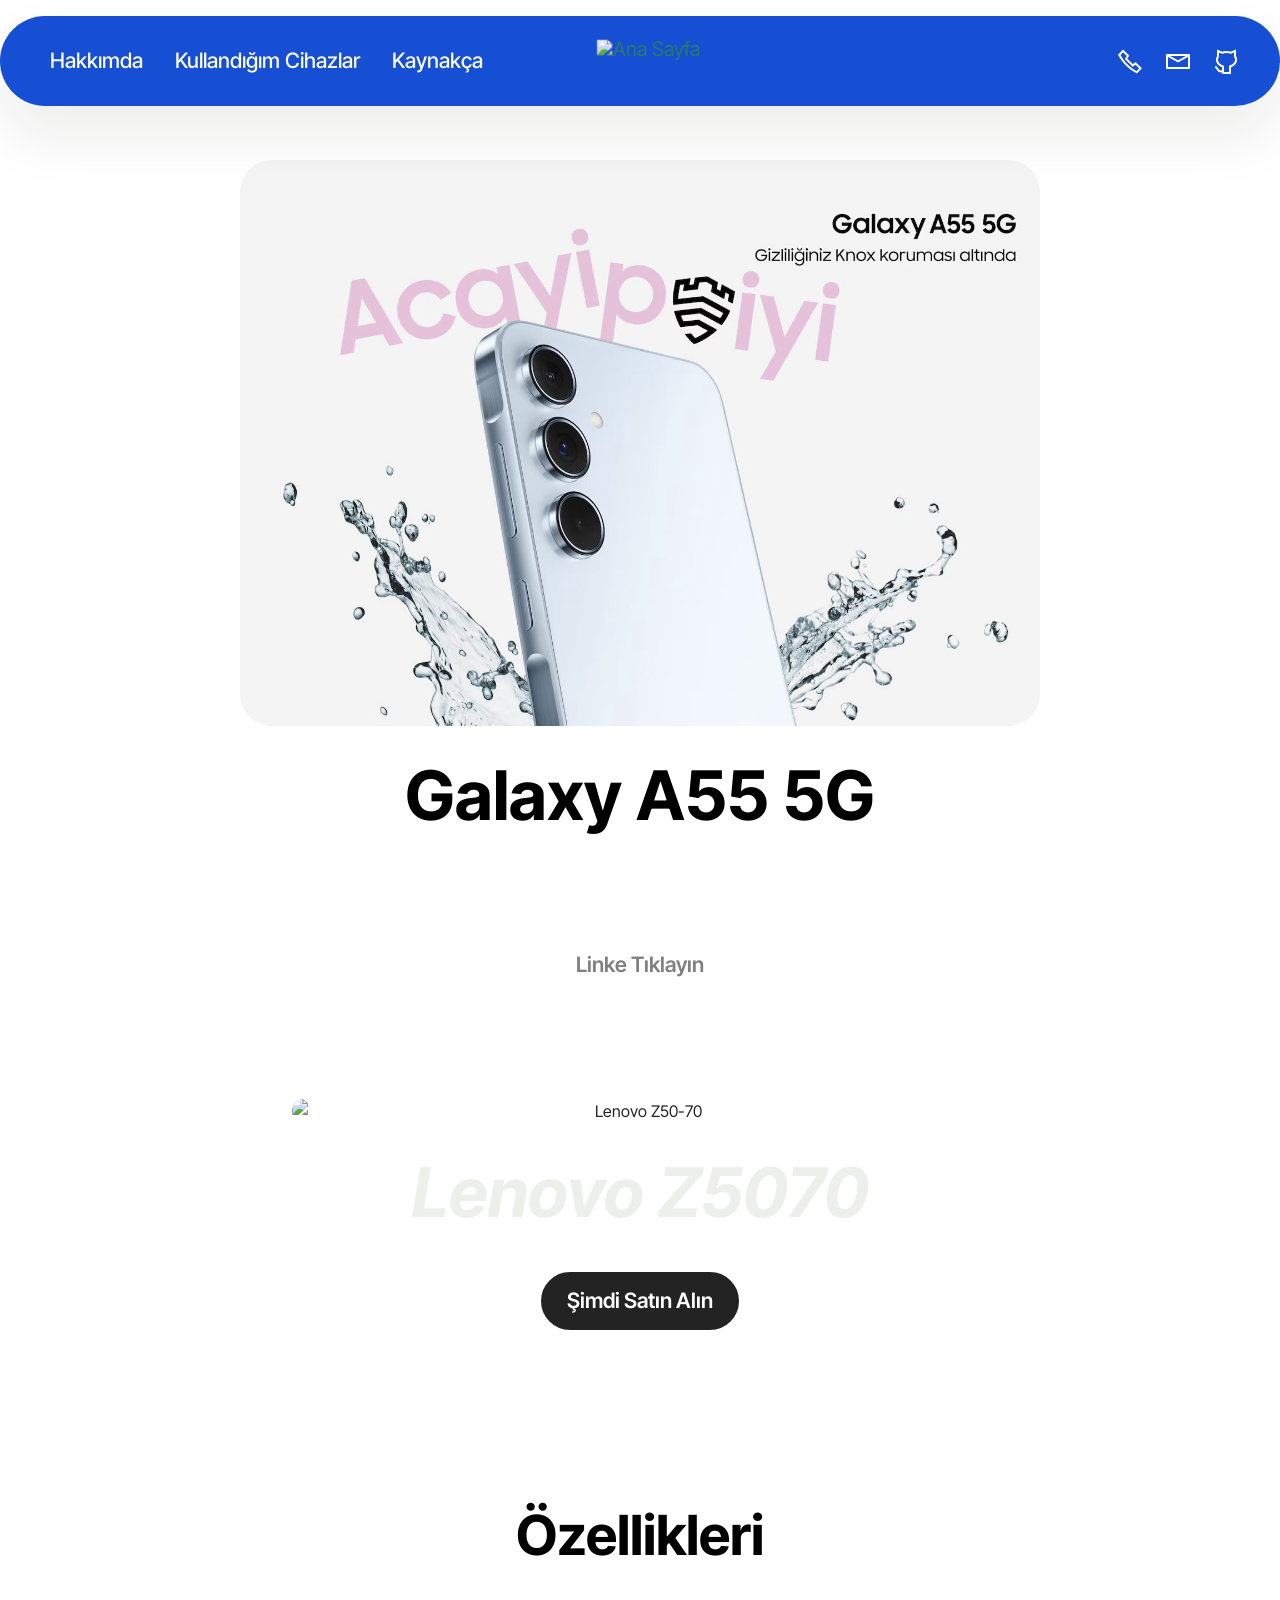
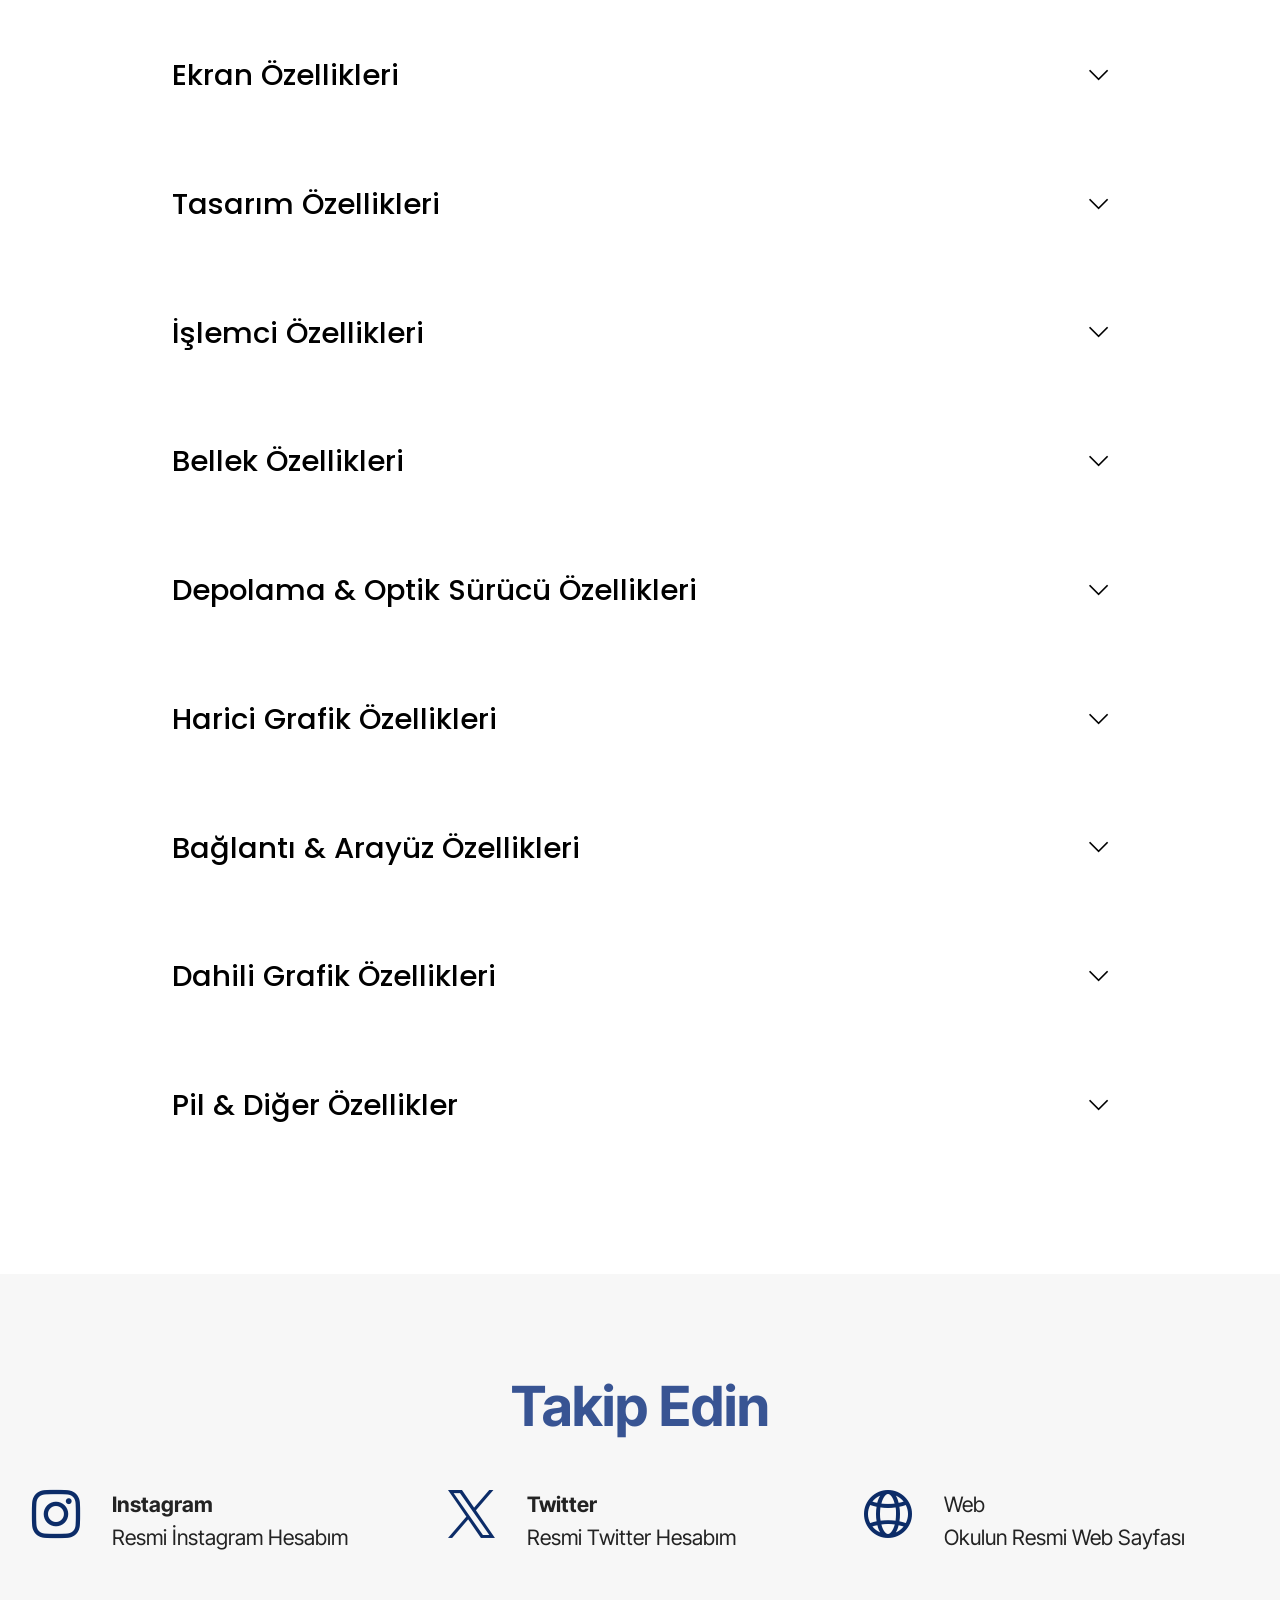
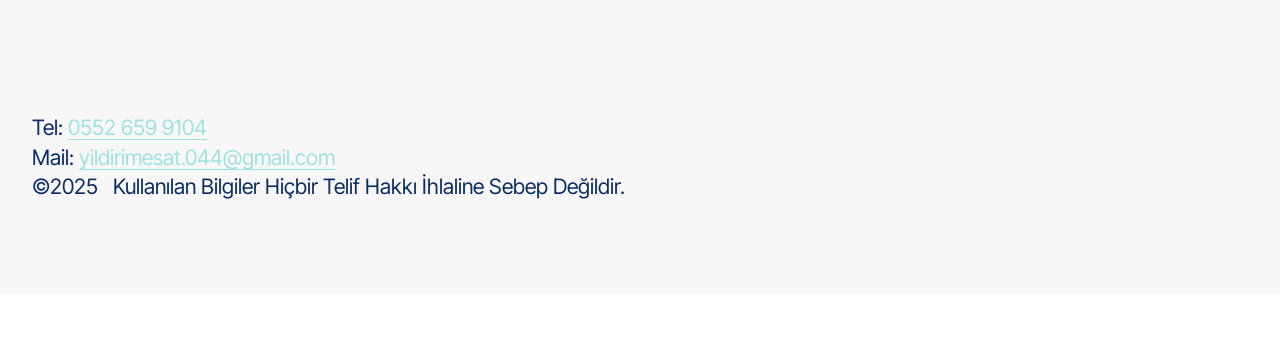
==== commit e852568d: "create github pages" ====
--- a/cihazlarim.html
+++ b/cihazlarim.html
@@ -21,7 +21,7 @@
   <noscript><link rel="stylesheet" href="https://fonts.googleapis.com/css?family=Inter+Tight:100,200,300,400,500,600,700,800,900,100i,200i,300i,400i,500i,600i,700i,800i,900i&display=swap"></noscript>
   <link rel="preload" href="https://fonts.googleapis.com/css?family=Poppins:100,100i,200,200i,300,300i,400,400i,500,500i,600,600i,700,700i,800,800i,900,900i&display=swap" as="style" onload="this.onload=null;this.rel='stylesheet'">
   <noscript><link rel="stylesheet" href="https://fonts.googleapis.com/css?family=Poppins:100,100i,200,200i,300,300i,400,400i,500,500i,600,600i,700,700i,800,800i,900,900i&display=swap"></noscript>
-  <link rel="preload" as="style" href="assets/mobirise/css/mbr-additional.css?v=cPAjEJ"><link rel="stylesheet" href="assets/mobirise/css/mbr-additional.css?v=cPAjEJ" type="text/css">
+  <link rel="preload" as="style" href="assets/mobirise/css/mbr-additional.css?v=dRZVOT"><link rel="stylesheet" href="assets/mobirise/css/mbr-additional.css?v=dRZVOT" type="text/css">
 
   
   
@@ -37,7 +37,7 @@
 			<div class="navbar-brand">
 				<span class="navbar-logo">
 					<a href="index.html">
-						<img src="assets/images/nicepng-home-logo-png-1153942-128x115.png" alt="Ana Sayfa" style="height: 2.7rem;">
+						<img src="assets/images/nicepng-home-logo-png-1153942-128x115.webp" alt="Ana Sayfa" style="height: 2.7rem;">
 					</a>
 				</span>
 				
@@ -85,7 +85,7 @@
   <div class="text-center container">
     <div class="row mb-4 justify-content-center">
       <div class="col-12 col-md-8">
-        <img class="w-100" src="assets/images/tr-feature-galaxy-a55-5g-sm-a556-540995140-1440x1018.jpg" alt="Samsung Galaxy A55">
+        <img class="w-100" src="assets/images/tr-feature-galaxy-a55-5g-sm-a556-540995140-1440x1018.webp" alt="Samsung Galaxy A55">
       </div>
     </div>
     <div class="row justify-content-center">
@@ -105,7 +105,7 @@
   <div class="text-center container">
     <div class="row mb-4 justify-content-center">
       <div class="col-12 col-md-7">
-        <img class="w-100" src="assets/images/v2-74929-large-1000x1000.png" alt="Lenovo Z50-70">
+        <img class="w-100" src="assets/images/v2-74929-large-1000x1000.webp" alt="Lenovo Z50-70">
       </div>
     </div>
     <div class="row justify-content-center">
@@ -133,15 +133,15 @@
 							</div>
 						</div>
 					</div>
-					<div id="bootstrap-accordion_27" class="panel-group accordionStyles accordion" role="tablist" aria-multiselectable="true">
-						<div class="card">
-							<div class="card-header" role="tab" id="headingOne">
-								<a role="button" class="panel-title collapsed" data-toggle="collapse" data-bs-toggle="collapse" data-core="" href="#collapse1_27" aria-expanded="false" aria-controls="collapse1">
+					<div id="bootstrap-accordion_23" class="panel-group accordionStyles accordion" role="tablist" aria-multiselectable="true">
+						<div class="card">
+							<div class="card-header" role="tab" id="headingOne">
+								<a role="button" class="panel-title collapsed" data-toggle="collapse" data-bs-toggle="collapse" data-core="" href="#collapse1_23" aria-expanded="false" aria-controls="collapse1">
 									<h6 class="panel-title-edit mbr-semibold mbr-fonts-style mb-0 display-5">Ekran Özellikleri</h6>
 									<span class="sign mbr-iconfont mobi-mbri-arrow-down"></span>
 								</a>
 							</div>
-							<div id="collapse1_27" class="panel-collapse noScroll collapse" role="tabpanel" aria-labelledby="headingOne" data-parent="#accordion" data-bs-parent="#bootstrap-accordion_27">
+							<div id="collapse1_23" class="panel-collapse noScroll collapse" role="tabpanel" aria-labelledby="headingOne" data-parent="#accordion" data-bs-parent="#bootstrap-accordion_23">
 								<div class="panel-body">
 									<p class="mbr-fonts-style panel-text display-7"><strong>Ekran Boyutu</strong><strong><br></strong>15.6 İnç
 <br><strong>Ekran Çözünürlüğü</strong><strong><br></strong>1920 x 1080 Piksel
@@ -153,12 +153,12 @@
 						</div>
 						<div class="card">
 							<div class="card-header" role="tab" id="headingOne">
-								<a role="button" class="panel-title collapsed" data-toggle="collapse" data-bs-toggle="collapse" data-core="" href="#collapse2_27" aria-expanded="false" aria-controls="collapse2">
+								<a role="button" class="panel-title collapsed" data-toggle="collapse" data-bs-toggle="collapse" data-core="" href="#collapse2_23" aria-expanded="false" aria-controls="collapse2">
 									<h6 class="panel-title-edit mbr-semibold mbr-fonts-style mb-0 display-5">Tasarım Özellikleri</h6>
 									<span class="sign mbr-iconfont mobi-mbri-arrow-down"></span>
 								</a>
 							</div>
-							<div id="collapse2_27" class="panel-collapse noScroll collapse" role="tabpanel" aria-labelledby="headingOne" data-parent="#accordion" data-bs-parent="#bootstrap-accordion_27">
+							<div id="collapse2_23" class="panel-collapse noScroll collapse" role="tabpanel" aria-labelledby="headingOne" data-parent="#accordion" data-bs-parent="#bootstrap-accordion_23">
 								<div class="panel-body">
 									<p class="mbr-fonts-style panel-text display-7"><strong>Genişlik</strong><strong><br></strong>384 mm<br><strong>Ağırlık</strong><strong><br></strong>2.40 kg<br><strong>Derinlik</strong><strong><br></strong>265 mm<br><strong>Renk</strong><strong><br></strong>Siyah<br><strong>Kalınlık</strong><strong><br></strong>25.0 mm<br></p>
 								</div>
@@ -166,12 +166,12 @@
 						</div>
 						<div class="card">
 							<div class="card-header" role="tab" id="headingOne">
-								<a role="button" class="panel-title collapsed" data-toggle="collapse" data-bs-toggle="collapse" data-core="" href="#collapse3_27" aria-expanded="false" aria-controls="collapse3">
+								<a role="button" class="panel-title collapsed" data-toggle="collapse" data-bs-toggle="collapse" data-core="" href="#collapse3_23" aria-expanded="false" aria-controls="collapse3">
 									<h6 class="panel-title-edit mbr-semibold mbr-fonts-style mb-0 display-5">İşlemci Özellikleri</h6>
 									<span class="sign mbr-iconfont mobi-mbri-arrow-down"></span>
 								</a>
 							</div>
-							<div id="collapse3_27" class="panel-collapse noScroll collapse" role="tabpanel" aria-labelledby="headingOne" data-parent="#accordion" data-bs-parent="#bootstrap-accordion_27">
+							<div id="collapse3_23" class="panel-collapse noScroll collapse" role="tabpanel" aria-labelledby="headingOne" data-parent="#accordion" data-bs-parent="#bootstrap-accordion_23">
 								<div class="panel-body">
 									<p class="mbr-fonts-style panel-text display-7"><strong>İşlemci Markası</strong><strong><br></strong>Intel<br><strong>Sanal Çekirdek</strong><strong><br></strong>4 Adet<br><strong>İşlemci Serisi</strong><strong><br></strong>Intel Core i7<br><strong>İşlemci Önbellek</strong><strong><br></strong>4 MB<br><strong>İşlemci Modeli</strong><strong><br></strong>Intel Core i7-4510U<br><strong>Transistör Mesafesi</strong><strong><br></strong>22 nm<br><strong>İşlemci Temel Frekans</strong><strong><br></strong>2.00 GHz<br><strong>Isı Yayma Kapasitesi (TDP)</strong><strong><br></strong>15 W<br><strong>İşlemci Çıkış Yılı</strong><strong><br></strong>2014<br><strong>İşlemci Çekirdeği
 </strong><br>2 Adet<br><strong>İşlemci Teknolojileri</strong><strong><br></strong>Intel Smart Connect-Intel SpeedStep-Intel Turbo Boost-Intel Hyper-Threading-Intel Virtualization Technology<br></p>
@@ -180,12 +180,12 @@
 						</div>
 						<div class="card">
 							<div class="card-header" role="tab" id="headingOne">
-								<a role="button" class="panel-title collapsed" data-toggle="collapse" data-bs-toggle="collapse" data-core="" href="#collapse4_27" aria-expanded="false" aria-controls="collapse4">
+								<a role="button" class="panel-title collapsed" data-toggle="collapse" data-bs-toggle="collapse" data-core="" href="#collapse4_23" aria-expanded="false" aria-controls="collapse4">
 									<h6 class="panel-title-edit mbr-semibold mbr-fonts-style mb-0 display-5">Bellek Özellikleri</h6>
 									<span class="sign mbr-iconfont mobi-mbri-arrow-down"></span>
 								</a>
 							</div>
-							<div id="collapse4_27" class="panel-collapse noScroll collapse" role="tabpanel" aria-labelledby="headingOne" data-parent="#accordion" data-bs-parent="#bootstrap-accordion_27">
+							<div id="collapse4_23" class="panel-collapse noScroll collapse" role="tabpanel" aria-labelledby="headingOne" data-parent="#accordion" data-bs-parent="#bootstrap-accordion_23">
 								<div class="panel-body">
 									<p class="mbr-fonts-style panel-text display-7"><strong>Bellek (RAM)</strong><strong><br></strong>8 GB<br><strong>Bellek Frekansı</strong><strong><br></strong>1600 MHz
 <br><strong>Bellek Türü</strong><strong><br></strong>DDR3L</p>
@@ -194,12 +194,12 @@
 						</div>
 						<div class="card">
 							<div class="card-header" role="tab" id="headingOne">
-								<a role="button" class="panel-title collapsed" data-toggle="collapse" data-bs-toggle="collapse" data-core="" href="#collapse5_27" aria-expanded="false" aria-controls="collapse5">
+								<a role="button" class="panel-title collapsed" data-toggle="collapse" data-bs-toggle="collapse" data-core="" href="#collapse5_23" aria-expanded="false" aria-controls="collapse5">
 									<h6 class="panel-title-edit mbr-semibold mbr-fonts-style mb-0 display-5">Depolama &amp; Optik Sürücü Özellikleri</h6>
 									<span class="sign mbr-iconfont mobi-mbri-arrow-down"></span>
 								</a>
 							</div>
-							<div id="collapse5_27" class="panel-collapse noScroll collapse" role="tabpanel" aria-labelledby="headingOne" data-parent="#accordion" data-bs-parent="#bootstrap-accordion_27">
+							<div id="collapse5_23" class="panel-collapse noScroll collapse" role="tabpanel" aria-labelledby="headingOne" data-parent="#accordion" data-bs-parent="#bootstrap-accordion_23">
 								<div class="panel-body">
 									<p class="mbr-fonts-style panel-text display-7"><strong>Sabit Disk (HDD)</strong><strong><br></strong>Var<br><strong>SSHD (HDD) Hızı</strong><strong><br></strong>5400 RPM
 <br><strong>Sabit Disk (SSHD)</strong><strong><br></strong>Var<br><strong>SSHD (SSD) Boyutu</strong><strong><br></strong>8 MB
@@ -209,12 +209,12 @@
 						</div>
 						<div class="card">
 							<div class="card-header" role="tab" id="headingOne">
-								<a role="button" class="panel-title collapsed" data-toggle="collapse" data-bs-toggle="collapse" data-core="" href="#collapse6_27" aria-expanded="false" aria-controls="collapse6">
+								<a role="button" class="panel-title collapsed" data-toggle="collapse" data-bs-toggle="collapse" data-core="" href="#collapse6_23" aria-expanded="false" aria-controls="collapse6">
 									<h6 class="panel-title-edit mbr-semibold mbr-fonts-style mb-0 display-5">Harici Grafik Özellikleri</h6>
 									<span class="sign mbr-iconfont mobi-mbri-arrow-down"></span>
 								</a>
 							</div>
-							<div id="collapse6_27" class="panel-collapse noScroll collapse" role="tabpanel" aria-labelledby="headingOne" data-parent="#accordion" data-bs-parent="#bootstrap-accordion_27">
+							<div id="collapse6_23" class="panel-collapse noScroll collapse" role="tabpanel" aria-labelledby="headingOne" data-parent="#accordion" data-bs-parent="#bootstrap-accordion_23">
 								<div class="panel-body">
 									<p class="mbr-fonts-style panel-text display-7"><strong>Harici Grafik İşlemcisi (GPU)</strong><strong><br></strong>Var<br><strong>GPU Transistör Mesafesi</strong><strong><br></strong>28 nm<br><strong>GPU Markası</strong><strong><br></strong>NVIDIA<br><strong>GPU Bellek Türü</strong><strong><br></strong>DDR3<br><strong>GPU Serisi</strong><strong><br></strong>NVIDIA GeForce 800<br><strong>GPU Bellek Arayüzü</strong><strong><br></strong>64 bit<br><strong>GPU Modeli</strong><strong><br></strong>NVIDIA GeForce 840M 4GB<br><strong>GPU Çıkış Yılı</strong><strong><br></strong>2014 1. Çeyrek<br><strong>GPU Çekirdek Hızı</strong><strong><br></strong>1029 MHz<br><strong>GPU Bellek Miktarı</strong><strong><br></strong>4 GB<br><strong>GPU Azami Çekirdek Hızı</strong><strong><br></strong>1124 MHz<br></p>
 								</div>
@@ -235,15 +235,15 @@
 			<div class="col-12 col-md-12 col-lg-10 m-auto">
 				<div class="content">
 					
-					<div id="bootstrap-accordion_28" class="panel-group accordionStyles accordion" role="tablist" aria-multiselectable="true">
-						<div class="card">
-							<div class="card-header" role="tab" id="headingOne">
-								<a role="button" class="panel-title collapsed" data-toggle="collapse" data-bs-toggle="collapse" data-core="" href="#collapse1_28" aria-expanded="false" aria-controls="collapse1">
+					<div id="bootstrap-accordion_24" class="panel-group accordionStyles accordion" role="tablist" aria-multiselectable="true">
+						<div class="card">
+							<div class="card-header" role="tab" id="headingOne">
+								<a role="button" class="panel-title collapsed" data-toggle="collapse" data-bs-toggle="collapse" data-core="" href="#collapse1_24" aria-expanded="false" aria-controls="collapse1">
 									<h6 class="panel-title-edit mbr-semibold mbr-fonts-style mb-0 display-5">Bağlantı &amp; Arayüz Özellikleri</h6>
 									<span class="sign mbr-iconfont mobi-mbri-arrow-down"></span>
 								</a>
 							</div>
-							<div id="collapse1_28" class="panel-collapse noScroll collapse" role="tabpanel" aria-labelledby="headingOne" data-parent="#accordion" data-bs-parent="#bootstrap-accordion_28">
+							<div id="collapse1_24" class="panel-collapse noScroll collapse" role="tabpanel" aria-labelledby="headingOne" data-parent="#accordion" data-bs-parent="#bootstrap-accordion_24">
 								<div class="panel-body">
 									<p class="mbr-fonts-style panel-text display-7"><strong>USB 2.x Adedi</strong><strong><br></strong>2<br><strong>Bluetooth</strong><strong><br></strong>Var<br><strong>USB 3.x Adedi</strong><strong><br></strong>1<br><strong>Bluetooth Özellikleri</strong><strong><br></strong>4.0<br><strong>Ethernet (LAN/RJ45)</strong><strong><br></strong>Var<br><strong>Wi-Fi Teknolojisi</strong><strong><br></strong>Wi-Fi 4 (802.11n)<br><strong>Ethernet Özellikleri</strong><strong><br></strong>Gigabit (10/100/1000 Mbps)<br></p>
 								</div>
@@ -251,12 +251,12 @@
 						</div>
 						<div class="card">
 							<div class="card-header" role="tab" id="headingOne">
-								<a role="button" class="panel-title collapsed" data-toggle="collapse" data-bs-toggle="collapse" data-core="" href="#collapse2_28" aria-expanded="false" aria-controls="collapse2">
+								<a role="button" class="panel-title collapsed" data-toggle="collapse" data-bs-toggle="collapse" data-core="" href="#collapse2_24" aria-expanded="false" aria-controls="collapse2">
 									<h6 class="panel-title-edit mbr-semibold mbr-fonts-style mb-0 display-5">Dahili Grafik Özellikleri</h6>
 									<span class="sign mbr-iconfont mobi-mbri-arrow-down"></span>
 								</a>
 							</div>
-							<div id="collapse2_28" class="panel-collapse noScroll collapse" role="tabpanel" aria-labelledby="headingOne" data-parent="#accordion" data-bs-parent="#bootstrap-accordion_28">
+							<div id="collapse2_24" class="panel-collapse noScroll collapse" role="tabpanel" aria-labelledby="headingOne" data-parent="#accordion" data-bs-parent="#bootstrap-accordion_24">
 								<div class="panel-body">
 									<p class="mbr-fonts-style panel-text display-7"><strong>Dahili Grafik Modeli</strong><strong><br></strong>Intel HD Graphics 4400<br><strong>Dahili Grafik Temel Frekans</strong><strong><br></strong>200 MHz<br><strong>Dahili Grafik Azami Frekans</strong><strong><br></strong>1.1 GHz<br><strong>Dahili Grafik Diğer Özellikler</strong><strong><br></strong>Intel InTru 3D Teknolojisi<br>Intel Flexible Display Interface<br>Intel Net Video HD Teknolojisi<br>Intel Insider<br>Intel Quick Sync Video<br>Intel Wireless Display<br></p>
 								</div>
@@ -264,12 +264,12 @@
 						</div>
 						<div class="card">
 							<div class="card-header" role="tab" id="headingOne">
-								<a role="button" class="panel-title collapsed" data-toggle="collapse" data-bs-toggle="collapse" data-core="" href="#collapse3_28" aria-expanded="false" aria-controls="collapse3">
+								<a role="button" class="panel-title collapsed" data-toggle="collapse" data-bs-toggle="collapse" data-core="" href="#collapse3_24" aria-expanded="false" aria-controls="collapse3">
 									<h6 class="panel-title-edit mbr-semibold mbr-fonts-style mb-0 display-5">Pil &amp; Diğer Özellikler</h6>
 									<span class="sign mbr-iconfont mobi-mbri-arrow-down"></span>
 								</a>
 							</div>
-							<div id="collapse3_28" class="panel-collapse noScroll collapse" role="tabpanel" aria-labelledby="headingOne" data-parent="#accordion" data-bs-parent="#bootstrap-accordion_28">
+							<div id="collapse3_24" class="panel-collapse noScroll collapse" role="tabpanel" aria-labelledby="headingOne" data-parent="#accordion" data-bs-parent="#bootstrap-accordion_24">
 								<div class="panel-body">
 									<p class="mbr-fonts-style panel-text display-7"><strong>Kart Okuyucu Özellikleri</strong><strong><br></strong>SD Kart Okuyucu<br><strong>Pil Gücü</strong><strong><br></strong>41.0 Wh<br><strong>Kamera Özellikleri</strong><strong><br></strong>HD<br><strong>Pil Hücre Sayısı</strong><strong><br></strong>4 Hücreli<br><strong>Klavye Özellikleri</strong><strong><br></strong>Lenovo AccuType<br><strong>Pil Özellikleri</strong><strong><br></strong>Li-Ion (Lityum-İyon)<br></p>
 								</div>
@@ -350,7 +350,7 @@
             </div>
         </div>
     </div>
-</section><section class="display-7" style="padding: 0;align-items: center;justify-content: center;flex-wrap: wrap;    align-content: center;display: flex;position: relative;height: 4rem;"><a href="https://mobiri.se/4386858" style="flex: 1 1;height: 4rem;position: absolute;width: 100%;z-index: 1;"><img alt="" style="height: 4rem;" src="[data-uri]"></a><p style="margin: 0;text-align: center;" class="display-7">&#8204;</p><a style="z-index:1" href="https://mobirise.com/drag-drop-website-builder.html">Drag and Drop Website Builder</a></section><script src="assets/bootstrap/js/bootstrap.bundle.min.js"></script>  <script src="assets/smoothscroll/smooth-scroll.js"></script>  <script src="assets/ytplayer/index.js"></script>  <script src="assets/dropdown/js/navbar-dropdown.js"></script>  <script src="assets/mbr-switch-arrow/mbr-switch-arrow.js"></script>  <script src="assets/theme/js/script.js"></script>  
+</section><section class="display-7" style="padding: 0;align-items: center;justify-content: center;flex-wrap: wrap;    align-content: center;display: flex;position: relative;height: 4rem;"><a href="https://mobiri.se/4386858" style="flex: 1 1;height: 4rem;position: absolute;width: 100%;z-index: 1;"><img alt="" style="height: 4rem;" src="[data-uri]"></a><p style="margin: 0;text-align: center;" class="display-7">&#8204;</p><a style="z-index:1" href="https://mobirise.com/html-builder.html">HTML Website Generator</a></section><script src="assets/bootstrap/js/bootstrap.bundle.min.js"></script>  <script src="assets/smoothscroll/smooth-scroll.js"></script>  <script src="assets/ytplayer/index.js"></script>  <script src="assets/dropdown/js/navbar-dropdown.js"></script>  <script src="assets/mbr-switch-arrow/mbr-switch-arrow.js"></script>  <script src="assets/theme/js/script.js"></script>  
   
   
   <input name="animation" type="hidden">
--- a/assets/mobirise/css/mbr-additional.css
+++ b/assets/mobirise/css/mbr-additional.css
@@ -1353,7 +1353,7 @@
 .cid-v5URXHhJgf {
   padding-top: 10rem;
   padding-bottom: 6rem;
-  background-image: url("../../../assets/images/bc3bcyc3bck-ve-kc3bcc3a7c3bck-ac49frc4b1-dac49fc4b1-2-1320x988.jpg");
+  background-image: url("../../../assets/images/bc3bcyc3bck-ve-kc3bcc3a7c3bck-ac49frc4b1-dac49fc4b1-2-1320x988.webp");
 }
 .cid-v5URXHhJgf .mbr-fallback-image.disabled {
   display: none;
@@ -1420,7 +1420,7 @@
 .cid-v5V85kOD2W {
   padding-top: 6rem;
   padding-bottom: 6rem;
-  background-image: url("../../../assets/images/20251129-110012-2000x2667.jpeg");
+  background-image: url("../../../assets/images/20251129-110012-2000x2667.webp");
 }
 .cid-v5V85kOD2W .mbr-fallback-image.disabled {
   display: none;
@@ -1476,7 +1476,7 @@
 .cid-v61rcz4grK {
   padding-top: 7rem;
   padding-bottom: 5rem;
-  background-image: url("../../../assets/images/sultanbeyli-sabiha-gokcen-2.350x330-1-350x330.jpg");
+  background-image: url("../../../assets/images/sultanbeyli-sabiha-gokcen-2.350x330-1-350x330.webp");
 }
 .cid-v61rcz4grK .mbr-fallback-image.disabled {
   display: none;
@@ -1637,9 +1637,9 @@
   color: #f7f7f7;
 }
 .cid-v8yyzLyJe1 {
-  padding-top: 7rem;
+  padding-top: 10rem;
   padding-bottom: 5rem;
-  background-image: url("../../../assets/images/images-1-308x164.jpg");
+  background-image: url("../../../assets/images/images-1-308x164.webp");
 }
 .cid-v8yyzLyJe1 .mbr-fallback-image.disabled {
   display: none;
@@ -1696,7 +1696,7 @@
 .cid-v5V4zJPnz8 {
   padding-top: 6rem;
   padding-bottom: 6rem;
-  background-image: url("../../../assets/images/mbr-1920x1280.jpg");
+  background-image: url("../../../assets/images/mbr-1920x1280.webp");
 }
 .cid-v5V4zJPnz8 .mbr-fallback-image.disabled {
   display: none;
@@ -3887,7 +3887,7 @@
 .cid-v60HmVKvmb {
   padding-top: 10rem;
   padding-bottom: 0rem;
-  background-image: url("../../../assets/images/tr-feature-unleash-the-octa-core-power-540241580-1440x824.jpg");
+  background-image: url("../../../assets/images/tr-feature-unleash-the-octa-core-power-540241580-1440x824.webp");
 }
 .cid-v60HmVKvmb .content-head {
   max-width: 800px;
@@ -3902,7 +3902,7 @@
 .cid-v60n2cC0TM {
   padding-top: 6rem;
   padding-bottom: 6rem;
-  background-image: url("../../../assets/images/mbr-1-1920x1280.jpg");
+  background-image: url("../../../assets/images/mbr-1-1920x1280.webp");
 }
 .cid-v60n2cC0TM .content-head {
   max-width: 800px;
@@ -3917,7 +3917,7 @@
 .cid-v60oYRSLvY {
   padding-top: 4rem;
   padding-bottom: 0rem;
-  background-image: url("../../../assets/images/mbr-1920x1767.png");
+  background-image: url("../../../assets/images/mbr-1920x1767.webp");
 }
 .cid-v60oYRSLvY .mbr-iconfont {
   font-size: 1.2rem !important;
@@ -4010,7 +4010,7 @@
 .cid-v60xytd1xa {
   padding-top: 0rem;
   padding-bottom: 6rem;
-  background-image: url("../../../assets/images/mbr-1920x1767.png");
+  background-image: url("../../../assets/images/mbr-1920x1767.webp");
 }
 .cid-v60xytd1xa .mbr-iconfont {
   font-size: 1.2rem !important;
--- a/assets/mobirise/css/mbr-additional.css
+++ b/assets/mobirise/css/mbr-additional.css
@@ -1353,7 +1353,7 @@
 .cid-v5URXHhJgf {
   padding-top: 10rem;
   padding-bottom: 6rem;
-  background-image: url("../../../assets/images/bc3bcyc3bck-ve-kc3bcc3a7c3bck-ac49frc4b1-dac49fc4b1-2-1320x988.jpg");
+  background-image: url("../../../assets/images/bc3bcyc3bck-ve-kc3bcc3a7c3bck-ac49frc4b1-dac49fc4b1-2-1320x988.webp");
 }
 .cid-v5URXHhJgf .mbr-fallback-image.disabled {
   display: none;
@@ -1420,7 +1420,7 @@
 .cid-v5V85kOD2W {
   padding-top: 6rem;
   padding-bottom: 6rem;
-  background-image: url("../../../assets/images/20251129-110012-2000x2667.jpeg");
+  background-image: url("../../../assets/images/20251129-110012-2000x2667.webp");
 }
 .cid-v5V85kOD2W .mbr-fallback-image.disabled {
   display: none;
@@ -1476,7 +1476,7 @@
 .cid-v61rcz4grK {
   padding-top: 7rem;
   padding-bottom: 5rem;
-  background-image: url("../../../assets/images/sultanbeyli-sabiha-gokcen-2.350x330-1-350x330.jpg");
+  background-image: url("../../../assets/images/sultanbeyli-sabiha-gokcen-2.350x330-1-350x330.webp");
 }
 .cid-v61rcz4grK .mbr-fallback-image.disabled {
   display: none;
@@ -1637,9 +1637,9 @@
   color: #f7f7f7;
 }
 .cid-v8yyzLyJe1 {
-  padding-top: 7rem;
+  padding-top: 10rem;
   padding-bottom: 5rem;
-  background-image: url("../../../assets/images/images-1-308x164.jpg");
+  background-image: url("../../../assets/images/images-1-308x164.webp");
 }
 .cid-v8yyzLyJe1 .mbr-fallback-image.disabled {
   display: none;
@@ -1696,7 +1696,7 @@
 .cid-v5V4zJPnz8 {
   padding-top: 6rem;
   padding-bottom: 6rem;
-  background-image: url("../../../assets/images/mbr-1920x1280.jpg");
+  background-image: url("../../../assets/images/mbr-1920x1280.webp");
 }
 .cid-v5V4zJPnz8 .mbr-fallback-image.disabled {
   display: none;
@@ -3887,7 +3887,7 @@
 .cid-v60HmVKvmb {
   padding-top: 10rem;
   padding-bottom: 0rem;
-  background-image: url("../../../assets/images/tr-feature-unleash-the-octa-core-power-540241580-1440x824.jpg");
+  background-image: url("../../../assets/images/tr-feature-unleash-the-octa-core-power-540241580-1440x824.webp");
 }
 .cid-v60HmVKvmb .content-head {
   max-width: 800px;
@@ -3902,7 +3902,7 @@
 .cid-v60n2cC0TM {
   padding-top: 6rem;
   padding-bottom: 6rem;
-  background-image: url("../../../assets/images/mbr-1-1920x1280.jpg");
+  background-image: url("../../../assets/images/mbr-1-1920x1280.webp");
 }
 .cid-v60n2cC0TM .content-head {
   max-width: 800px;
@@ -3917,7 +3917,7 @@
 .cid-v60oYRSLvY {
   padding-top: 4rem;
   padding-bottom: 0rem;
-  background-image: url("../../../assets/images/mbr-1920x1767.png");
+  background-image: url("../../../assets/images/mbr-1920x1767.webp");
 }
 .cid-v60oYRSLvY .mbr-iconfont {
   font-size: 1.2rem !important;
@@ -4010,7 +4010,7 @@
 .cid-v60xytd1xa {
   padding-top: 0rem;
   padding-bottom: 6rem;
-  background-image: url("../../../assets/images/mbr-1920x1767.png");
+  background-image: url("../../../assets/images/mbr-1920x1767.webp");
 }
 .cid-v60xytd1xa .mbr-iconfont {
   font-size: 1.2rem !important;
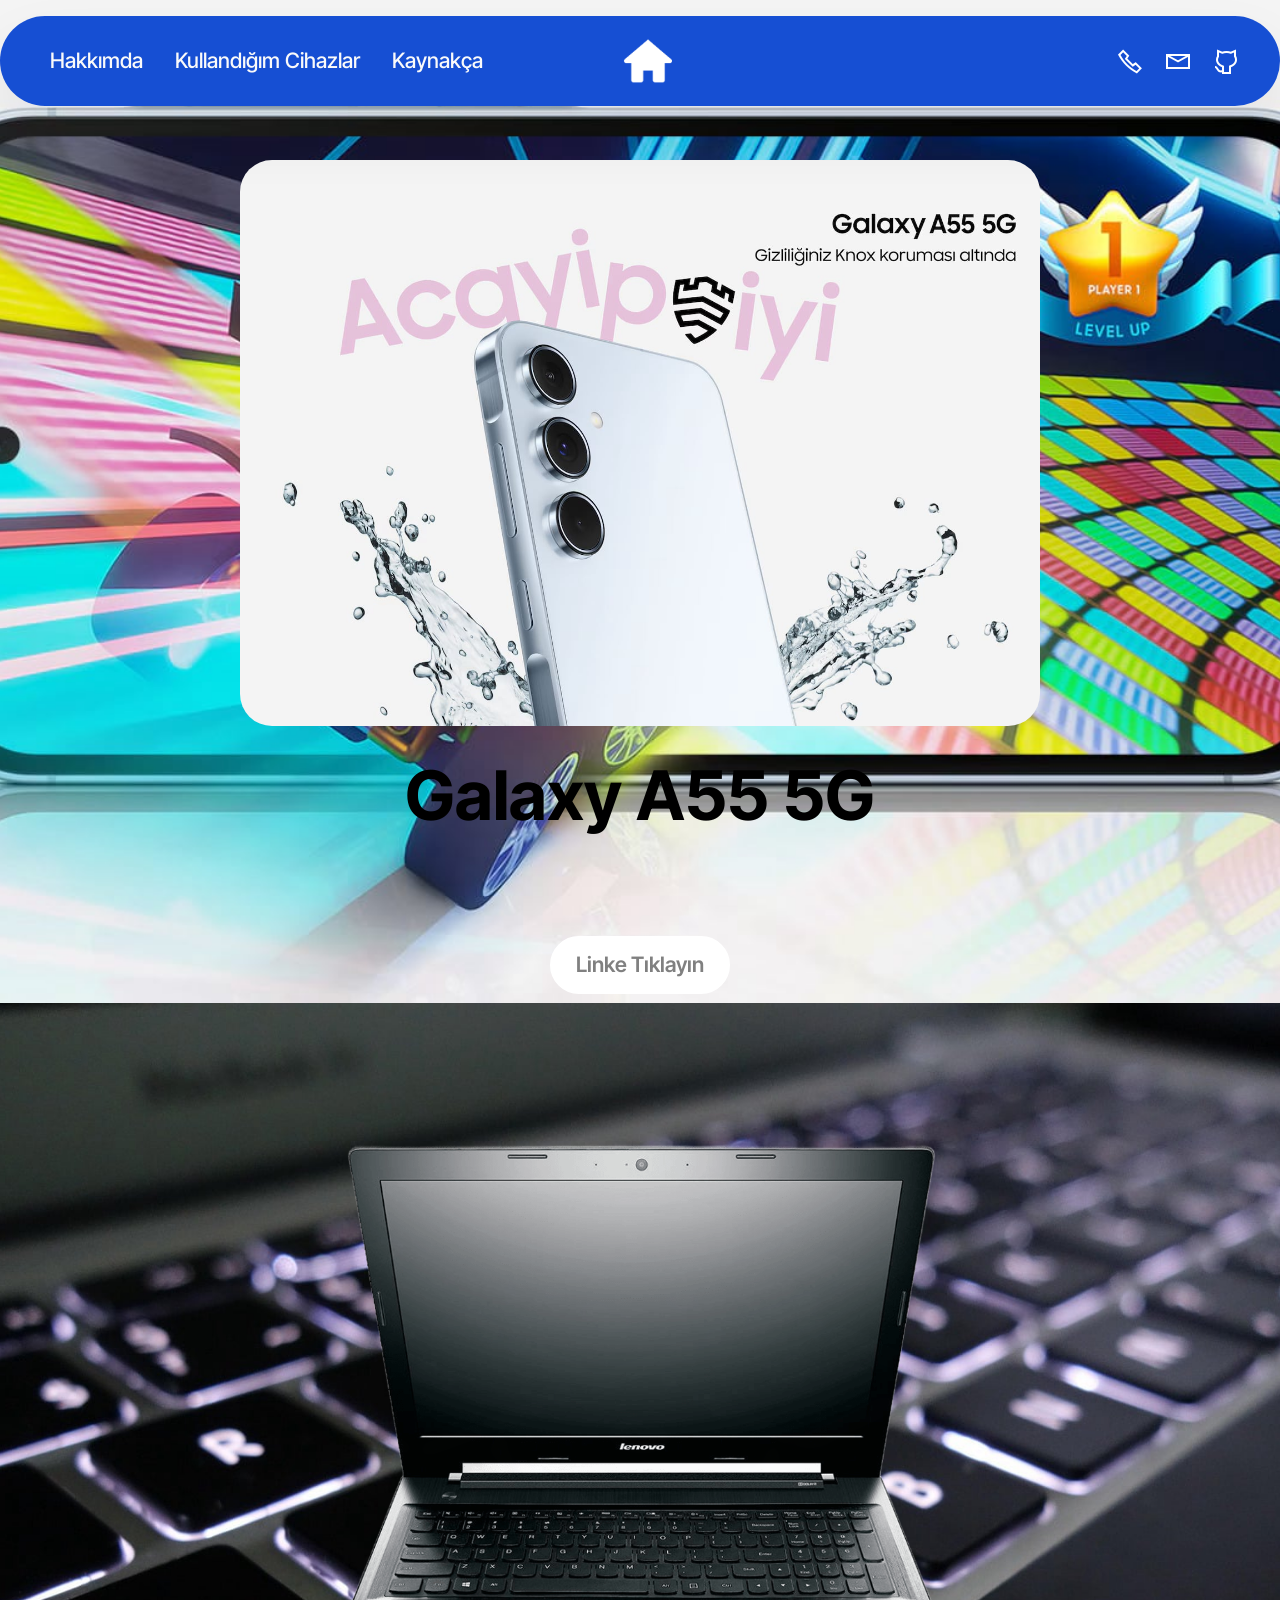
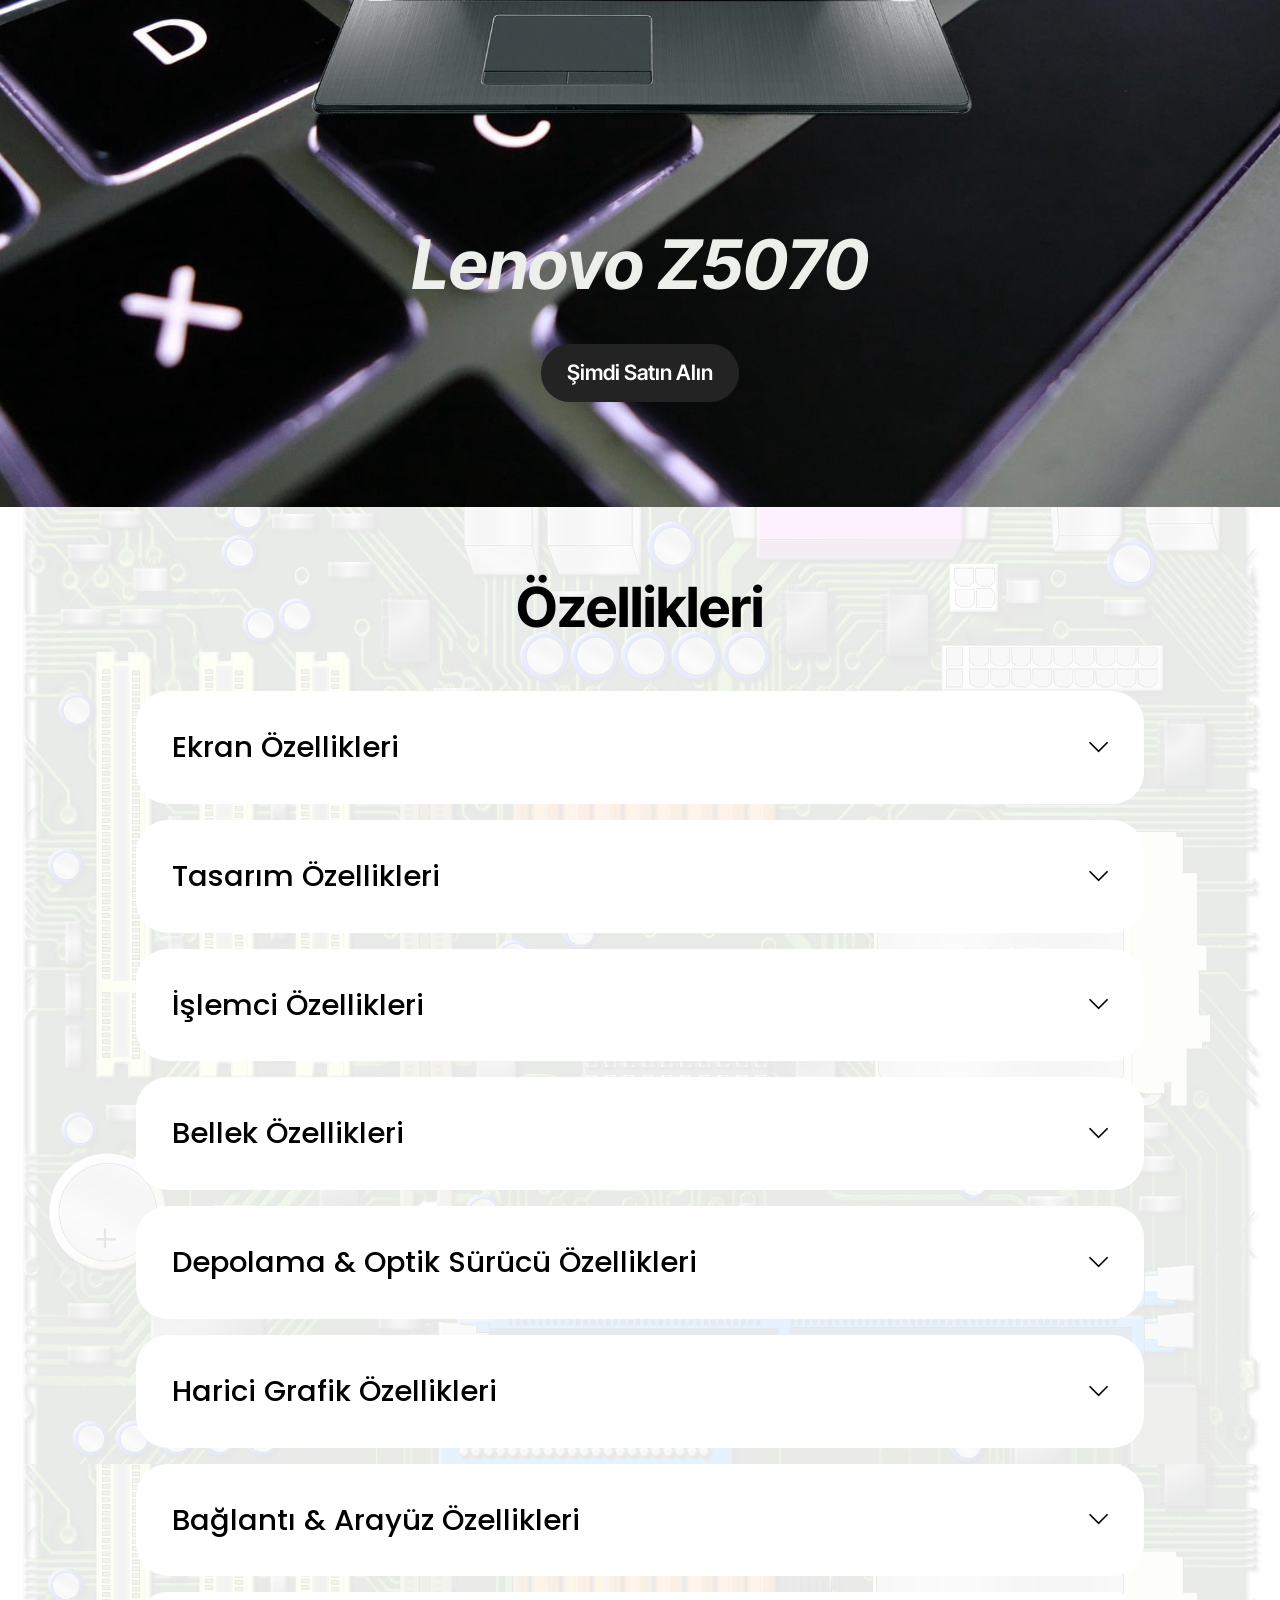
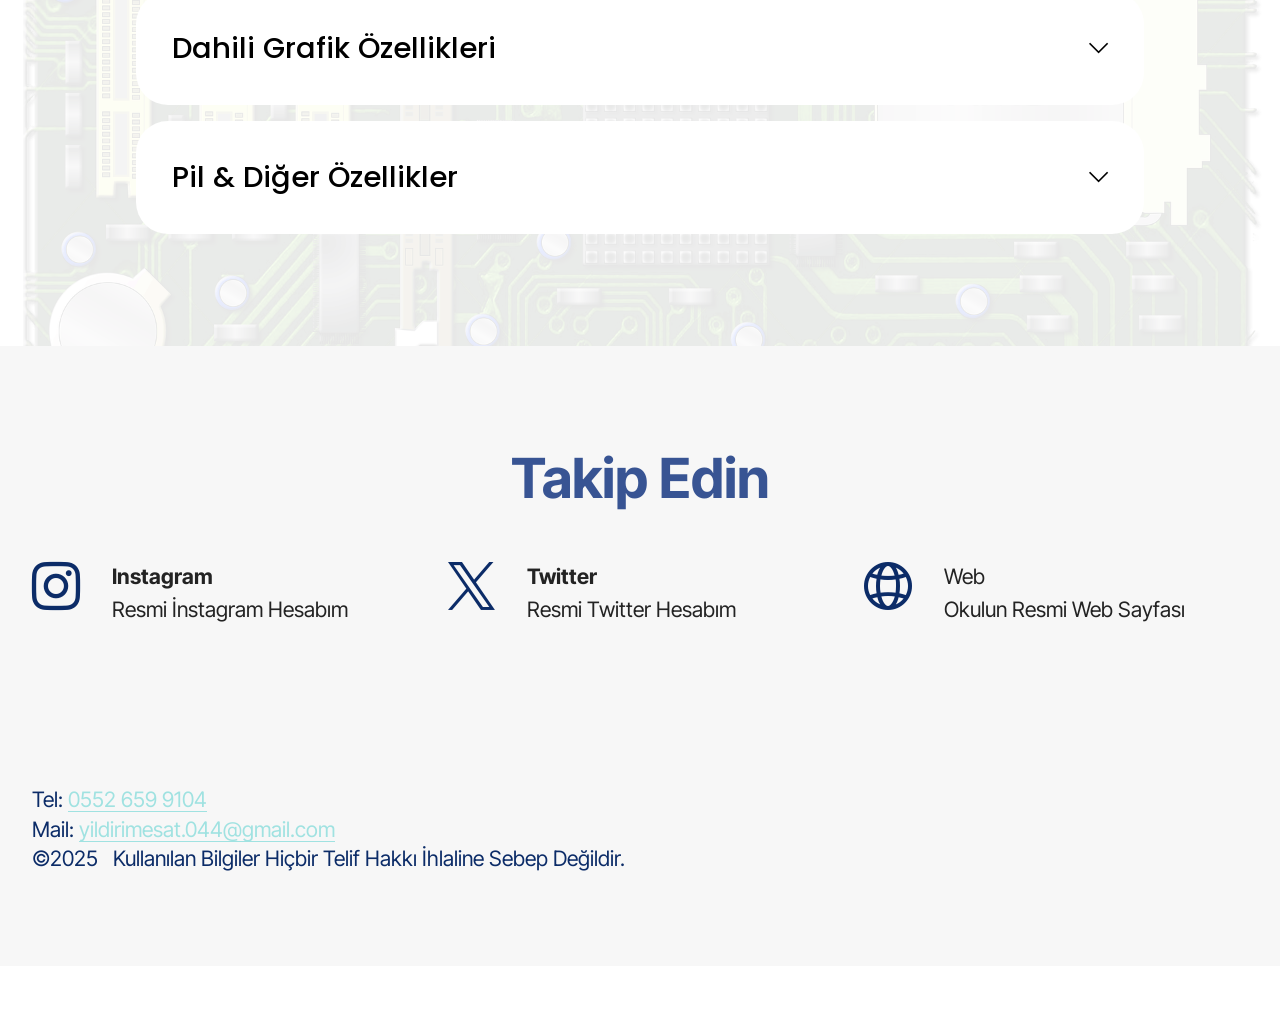
==== commit 4bf232e1: "create github pages" ====
--- a/cihazlarim.html
+++ b/cihazlarim.html
@@ -21,7 +21,7 @@
   <noscript><link rel="stylesheet" href="https://fonts.googleapis.com/css?family=Inter+Tight:100,200,300,400,500,600,700,800,900,100i,200i,300i,400i,500i,600i,700i,800i,900i&display=swap"></noscript>
   <link rel="preload" href="https://fonts.googleapis.com/css?family=Poppins:100,100i,200,200i,300,300i,400,400i,500,500i,600,600i,700,700i,800,800i,900,900i&display=swap" as="style" onload="this.onload=null;this.rel='stylesheet'">
   <noscript><link rel="stylesheet" href="https://fonts.googleapis.com/css?family=Poppins:100,100i,200,200i,300,300i,400,400i,500,500i,600,600i,700,700i,800,800i,900,900i&display=swap"></noscript>
-  <link rel="preload" as="style" href="assets/mobirise/css/mbr-additional.css?v=dRZVOT"><link rel="stylesheet" href="assets/mobirise/css/mbr-additional.css?v=dRZVOT" type="text/css">
+  <link rel="preload" as="style" href="assets/mobirise/css/mbr-additional.css?v=NppAIC"><link rel="stylesheet" href="assets/mobirise/css/mbr-additional.css?v=NppAIC" type="text/css">
 
   
   
@@ -37,7 +37,7 @@
 			<div class="navbar-brand">
 				<span class="navbar-logo">
 					<a href="index.html">
-						<img src="assets/images/nicepng-home-logo-png-1153942-128x115.webp" alt="Ana Sayfa" style="height: 2.7rem;">
+						<img src="assets/images/nicepng-home-logo-png-1153942-128x115.png" alt="Ana Sayfa" style="height: 2.7rem;">
 					</a>
 				</span>
 				
@@ -85,7 +85,7 @@
   <div class="text-center container">
     <div class="row mb-4 justify-content-center">
       <div class="col-12 col-md-8">
-        <img class="w-100" src="assets/images/tr-feature-galaxy-a55-5g-sm-a556-540995140-1440x1018.webp" alt="Samsung Galaxy A55">
+        <img class="w-100" src="assets/images/tr-feature-galaxy-a55-5g-sm-a556-540995140-1440x1018.jpg" alt="Samsung Galaxy A55">
       </div>
     </div>
     <div class="row justify-content-center">
@@ -105,7 +105,7 @@
   <div class="text-center container">
     <div class="row mb-4 justify-content-center">
       <div class="col-12 col-md-7">
-        <img class="w-100" src="assets/images/v2-74929-large-1000x1000.webp" alt="Lenovo Z50-70">
+        <img class="w-100" src="assets/images/v2-74929-large-1000x1000.png" alt="Lenovo Z50-70">
       </div>
     </div>
     <div class="row justify-content-center">
@@ -350,7 +350,7 @@
             </div>
         </div>
     </div>
-</section><section class="display-7" style="padding: 0;align-items: center;justify-content: center;flex-wrap: wrap;    align-content: center;display: flex;position: relative;height: 4rem;"><a href="https://mobiri.se/4386858" style="flex: 1 1;height: 4rem;position: absolute;width: 100%;z-index: 1;"><img alt="" style="height: 4rem;" src="[data-uri]"></a><p style="margin: 0;text-align: center;" class="display-7">&#8204;</p><a style="z-index:1" href="https://mobirise.com/html-builder.html">HTML Website Generator</a></section><script src="assets/bootstrap/js/bootstrap.bundle.min.js"></script>  <script src="assets/smoothscroll/smooth-scroll.js"></script>  <script src="assets/ytplayer/index.js"></script>  <script src="assets/dropdown/js/navbar-dropdown.js"></script>  <script src="assets/mbr-switch-arrow/mbr-switch-arrow.js"></script>  <script src="assets/theme/js/script.js"></script>  
+</section><section class="display-7" style="padding: 0;align-items: center;justify-content: center;flex-wrap: wrap;    align-content: center;display: flex;position: relative;height: 4rem;"><a href="https://mobiri.se/4386858" style="flex: 1 1;height: 4rem;position: absolute;width: 100%;z-index: 1;"><img alt="" style="height: 4rem;" src="[data-uri]"></a><p style="margin: 0;text-align: center;" class="display-7">&#8204;</p><a style="z-index:1" href="https://mobirise.com/drag-drop-website-builder.html">Drag & Drop Website Builder</a></section><script src="assets/bootstrap/js/bootstrap.bundle.min.js"></script>  <script src="assets/smoothscroll/smooth-scroll.js"></script>  <script src="assets/ytplayer/index.js"></script>  <script src="assets/dropdown/js/navbar-dropdown.js"></script>  <script src="assets/mbr-switch-arrow/mbr-switch-arrow.js"></script>  <script src="assets/theme/js/script.js"></script>  
   
   
   <input name="animation" type="hidden">
--- a/assets/mobirise/css/mbr-additional.css
+++ b/assets/mobirise/css/mbr-additional.css
@@ -1353,7 +1353,7 @@
 .cid-v5URXHhJgf {
   padding-top: 10rem;
   padding-bottom: 6rem;
-  background-image: url("../../../assets/images/bc3bcyc3bck-ve-kc3bcc3a7c3bck-ac49frc4b1-dac49fc4b1-2-1320x988.webp");
+  background-image: url("../../../assets/images/bc3bcyc3bck-ve-kc3bcc3a7c3bck-ac49frc4b1-dac49fc4b1-2-1320x988.jpg");
 }
 .cid-v5URXHhJgf .mbr-fallback-image.disabled {
   display: none;
@@ -1420,7 +1420,7 @@
 .cid-v5V85kOD2W {
   padding-top: 6rem;
   padding-bottom: 6rem;
-  background-image: url("../../../assets/images/20251129-110012-2000x2667.webp");
+  background-image: url("../../../assets/images/20251129-110012-2000x2667.jpeg");
 }
 .cid-v5V85kOD2W .mbr-fallback-image.disabled {
   display: none;
@@ -1476,7 +1476,7 @@
 .cid-v61rcz4grK {
   padding-top: 7rem;
   padding-bottom: 5rem;
-  background-image: url("../../../assets/images/sultanbeyli-sabiha-gokcen-2.350x330-1-350x330.webp");
+  background-image: url("../../../assets/images/sultanbeyli-sabiha-gokcen-2.350x330-1-350x330.jpg");
 }
 .cid-v61rcz4grK .mbr-fallback-image.disabled {
   display: none;
@@ -1639,7 +1639,7 @@
 .cid-v8yyzLyJe1 {
   padding-top: 10rem;
   padding-bottom: 5rem;
-  background-image: url("../../../assets/images/images-1-308x164.webp");
+  background-image: url("../../../assets/images/images-1-308x164.jpg");
 }
 .cid-v8yyzLyJe1 .mbr-fallback-image.disabled {
   display: none;
@@ -1696,7 +1696,7 @@
 .cid-v5V4zJPnz8 {
   padding-top: 6rem;
   padding-bottom: 6rem;
-  background-image: url("../../../assets/images/mbr-1920x1280.webp");
+  background-image: url("../../../assets/images/mbr-1920x1280.jpg");
 }
 .cid-v5V4zJPnz8 .mbr-fallback-image.disabled {
   display: none;
@@ -3887,7 +3887,7 @@
 .cid-v60HmVKvmb {
   padding-top: 10rem;
   padding-bottom: 0rem;
-  background-image: url("../../../assets/images/tr-feature-unleash-the-octa-core-power-540241580-1440x824.webp");
+  background-image: url("../../../assets/images/tr-feature-unleash-the-octa-core-power-540241580-1440x824.jpg");
 }
 .cid-v60HmVKvmb .content-head {
   max-width: 800px;
@@ -3902,7 +3902,7 @@
 .cid-v60n2cC0TM {
   padding-top: 6rem;
   padding-bottom: 6rem;
-  background-image: url("../../../assets/images/mbr-1-1920x1280.webp");
+  background-image: url("../../../assets/images/mbr-1-1920x1280.jpg");
 }
 .cid-v60n2cC0TM .content-head {
   max-width: 800px;
@@ -3917,7 +3917,7 @@
 .cid-v60oYRSLvY {
   padding-top: 4rem;
   padding-bottom: 0rem;
-  background-image: url("../../../assets/images/mbr-1920x1767.webp");
+  background-image: url("../../../assets/images/mbr-1920x1767.png");
 }
 .cid-v60oYRSLvY .mbr-iconfont {
   font-size: 1.2rem !important;
@@ -4010,7 +4010,7 @@
 .cid-v60xytd1xa {
   padding-top: 0rem;
   padding-bottom: 6rem;
-  background-image: url("../../../assets/images/mbr-1920x1767.webp");
+  background-image: url("../../../assets/images/mbr-1920x1767.png");
 }
 .cid-v60xytd1xa .mbr-iconfont {
   font-size: 1.2rem !important;
--- a/assets/mobirise/css/mbr-additional.css
+++ b/assets/mobirise/css/mbr-additional.css
@@ -1353,7 +1353,7 @@
 .cid-v5URXHhJgf {
   padding-top: 10rem;
   padding-bottom: 6rem;
-  background-image: url("../../../assets/images/bc3bcyc3bck-ve-kc3bcc3a7c3bck-ac49frc4b1-dac49fc4b1-2-1320x988.webp");
+  background-image: url("../../../assets/images/bc3bcyc3bck-ve-kc3bcc3a7c3bck-ac49frc4b1-dac49fc4b1-2-1320x988.jpg");
 }
 .cid-v5URXHhJgf .mbr-fallback-image.disabled {
   display: none;
@@ -1420,7 +1420,7 @@
 .cid-v5V85kOD2W {
   padding-top: 6rem;
   padding-bottom: 6rem;
-  background-image: url("../../../assets/images/20251129-110012-2000x2667.webp");
+  background-image: url("../../../assets/images/20251129-110012-2000x2667.jpeg");
 }
 .cid-v5V85kOD2W .mbr-fallback-image.disabled {
   display: none;
@@ -1476,7 +1476,7 @@
 .cid-v61rcz4grK {
   padding-top: 7rem;
   padding-bottom: 5rem;
-  background-image: url("../../../assets/images/sultanbeyli-sabiha-gokcen-2.350x330-1-350x330.webp");
+  background-image: url("../../../assets/images/sultanbeyli-sabiha-gokcen-2.350x330-1-350x330.jpg");
 }
 .cid-v61rcz4grK .mbr-fallback-image.disabled {
   display: none;
@@ -1639,7 +1639,7 @@
 .cid-v8yyzLyJe1 {
   padding-top: 10rem;
   padding-bottom: 5rem;
-  background-image: url("../../../assets/images/images-1-308x164.webp");
+  background-image: url("../../../assets/images/images-1-308x164.jpg");
 }
 .cid-v8yyzLyJe1 .mbr-fallback-image.disabled {
   display: none;
@@ -1696,7 +1696,7 @@
 .cid-v5V4zJPnz8 {
   padding-top: 6rem;
   padding-bottom: 6rem;
-  background-image: url("../../../assets/images/mbr-1920x1280.webp");
+  background-image: url("../../../assets/images/mbr-1920x1280.jpg");
 }
 .cid-v5V4zJPnz8 .mbr-fallback-image.disabled {
   display: none;
@@ -3887,7 +3887,7 @@
 .cid-v60HmVKvmb {
   padding-top: 10rem;
   padding-bottom: 0rem;
-  background-image: url("../../../assets/images/tr-feature-unleash-the-octa-core-power-540241580-1440x824.webp");
+  background-image: url("../../../assets/images/tr-feature-unleash-the-octa-core-power-540241580-1440x824.jpg");
 }
 .cid-v60HmVKvmb .content-head {
   max-width: 800px;
@@ -3902,7 +3902,7 @@
 .cid-v60n2cC0TM {
   padding-top: 6rem;
   padding-bottom: 6rem;
-  background-image: url("../../../assets/images/mbr-1-1920x1280.webp");
+  background-image: url("../../../assets/images/mbr-1-1920x1280.jpg");
 }
 .cid-v60n2cC0TM .content-head {
   max-width: 800px;
@@ -3917,7 +3917,7 @@
 .cid-v60oYRSLvY {
   padding-top: 4rem;
   padding-bottom: 0rem;
-  background-image: url("../../../assets/images/mbr-1920x1767.webp");
+  background-image: url("../../../assets/images/mbr-1920x1767.png");
 }
 .cid-v60oYRSLvY .mbr-iconfont {
   font-size: 1.2rem !important;
@@ -4010,7 +4010,7 @@
 .cid-v60xytd1xa {
   padding-top: 0rem;
   padding-bottom: 6rem;
-  background-image: url("../../../assets/images/mbr-1920x1767.webp");
+  background-image: url("../../../assets/images/mbr-1920x1767.png");
 }
 .cid-v60xytd1xa .mbr-iconfont {
   font-size: 1.2rem !important;
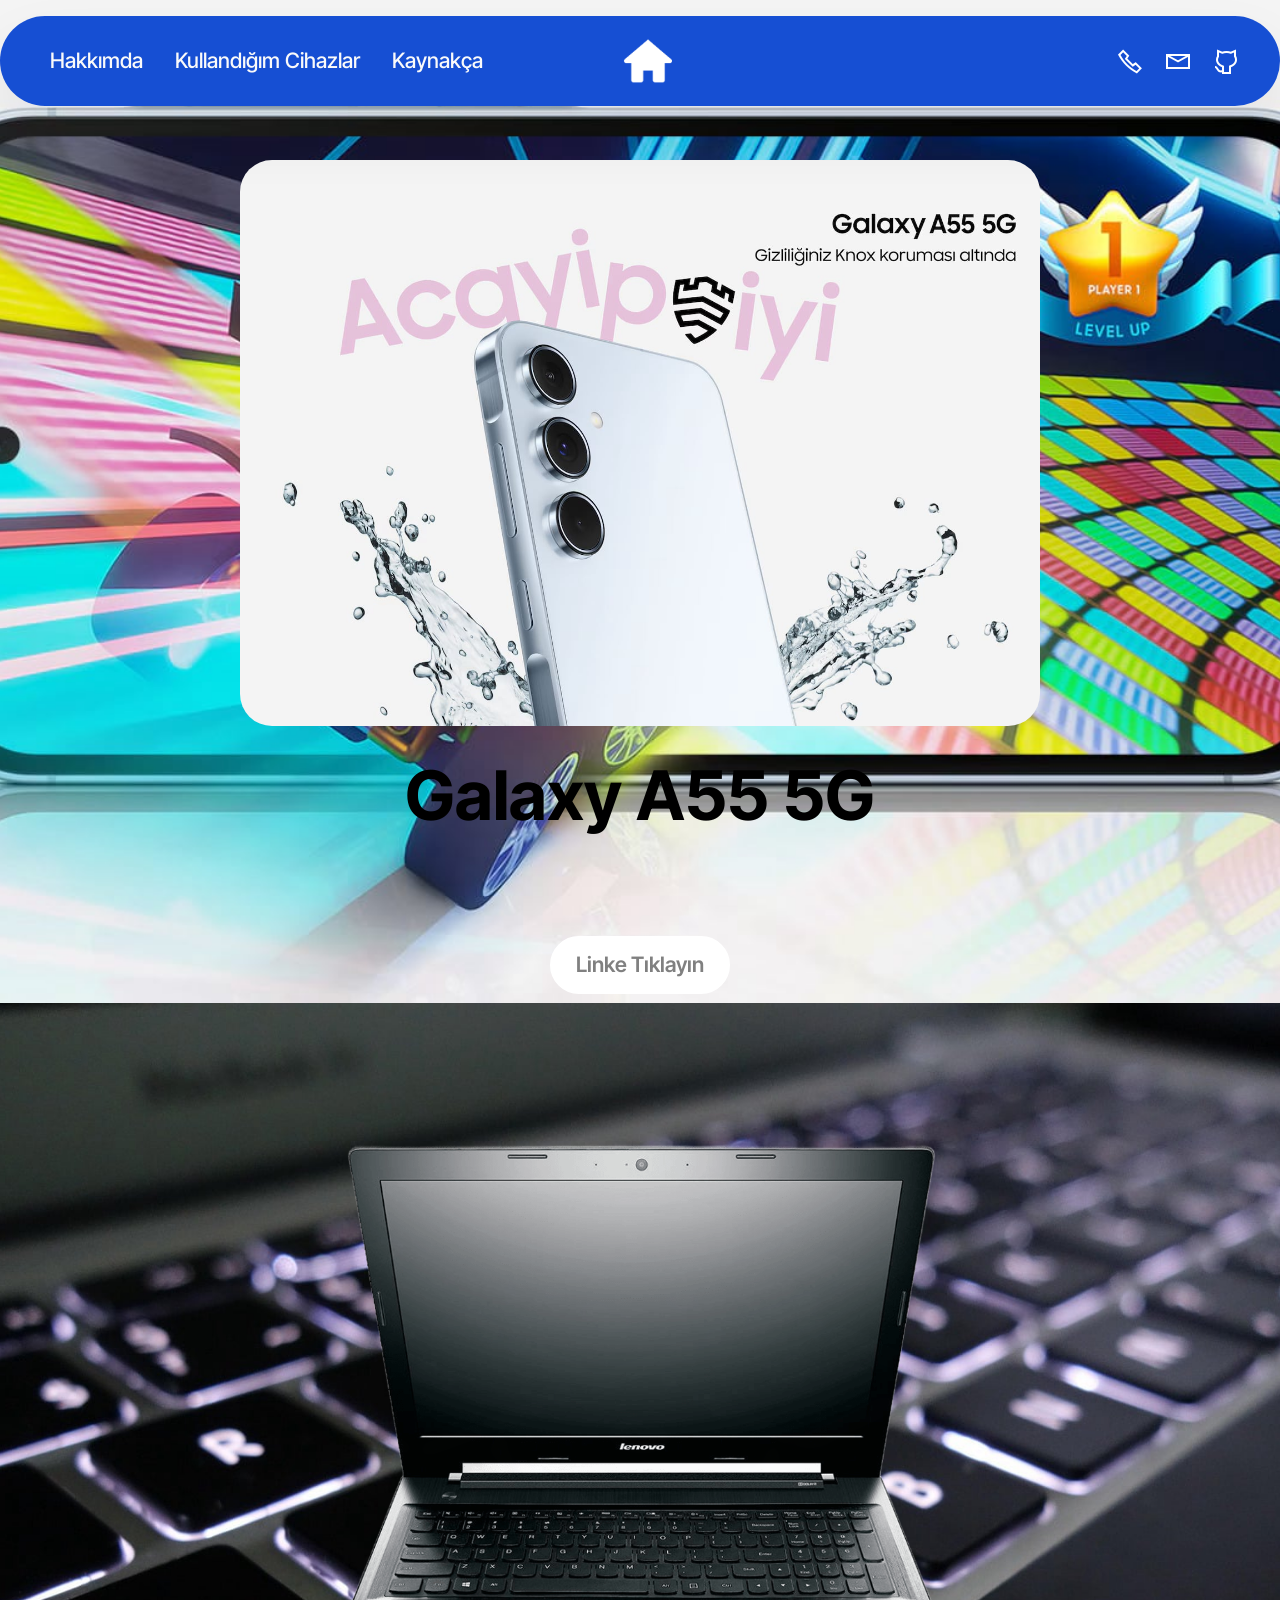
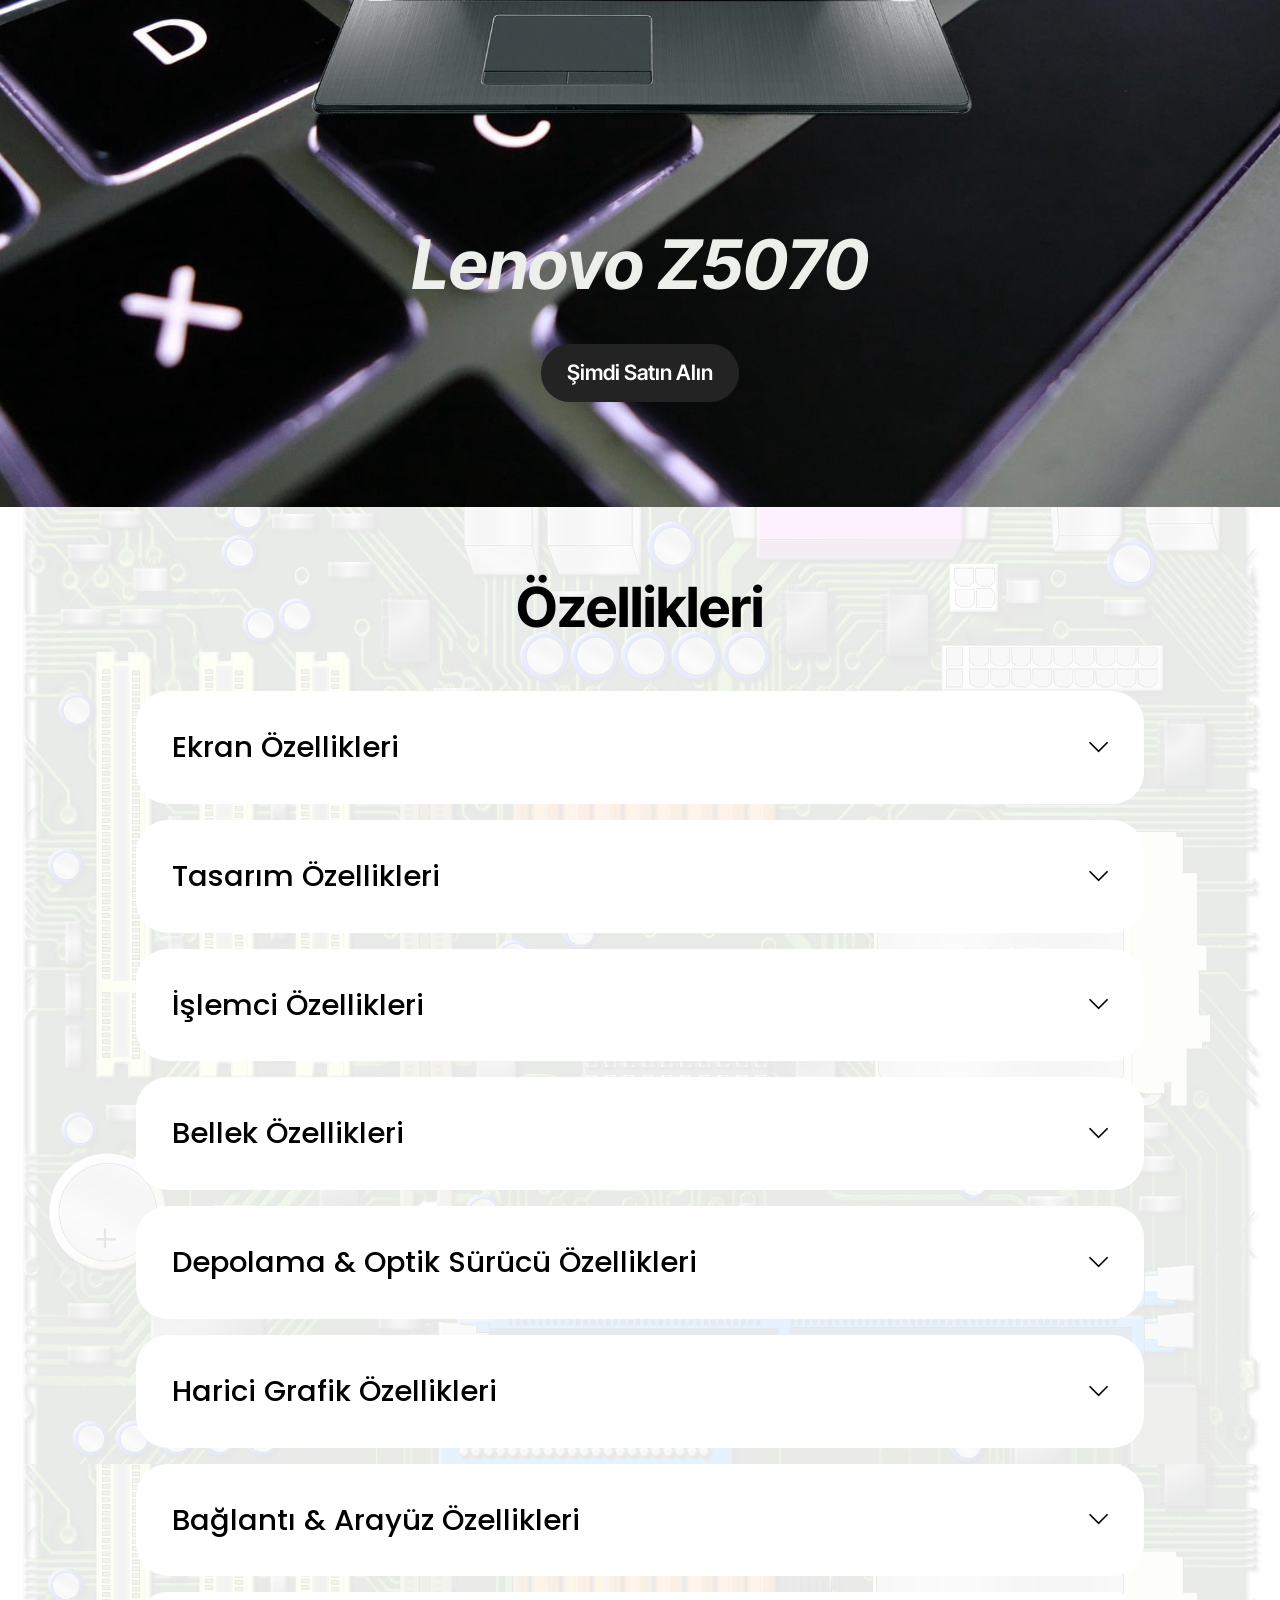
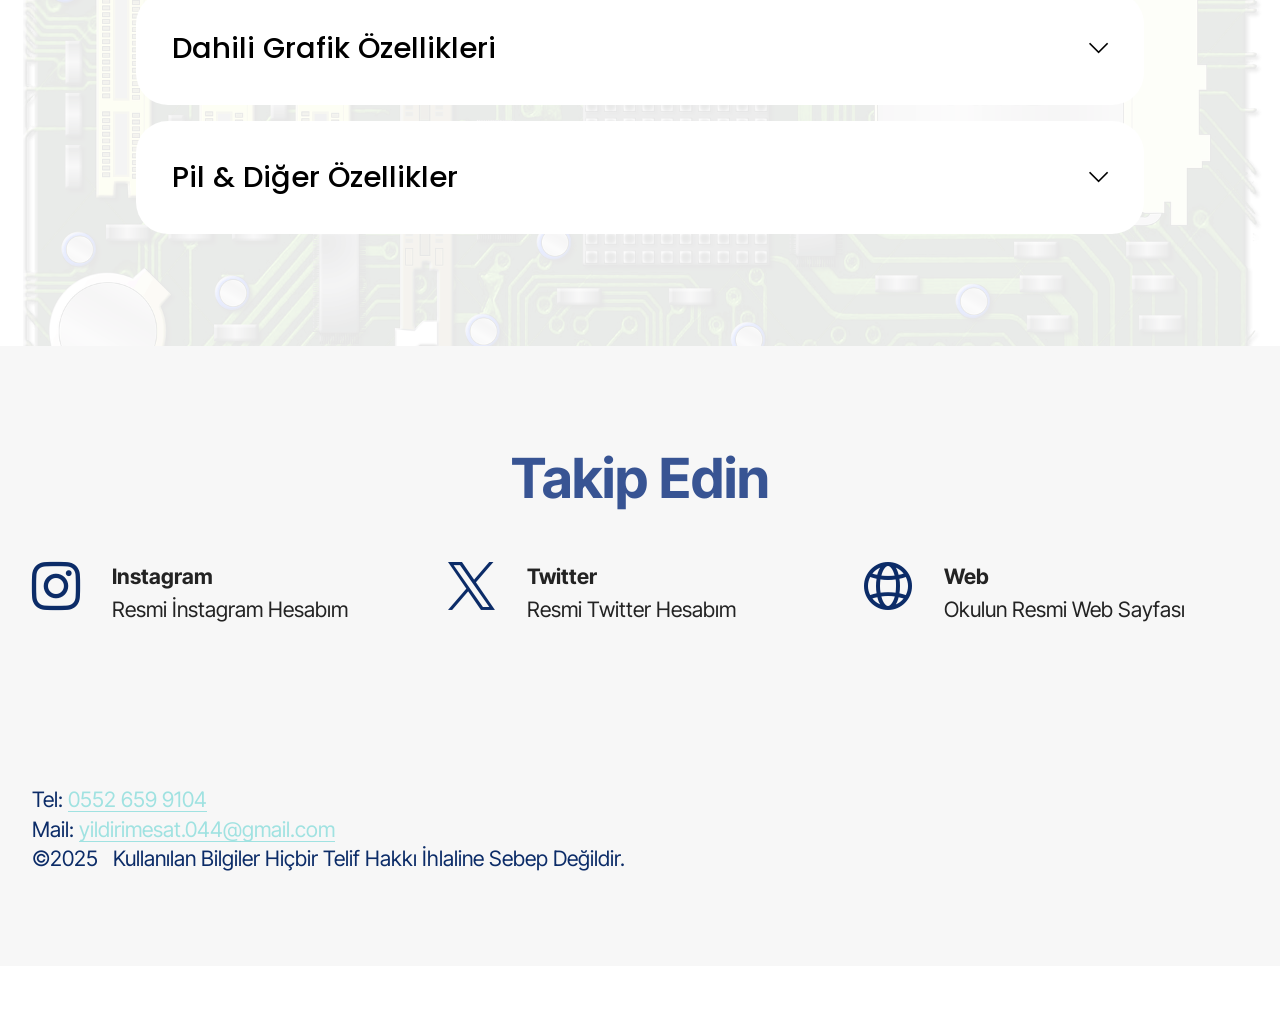
==== commit ab31a49d: "create github pages" ====
--- a/cihazlarim.html
+++ b/cihazlarim.html
@@ -21,7 +21,7 @@
   <noscript><link rel="stylesheet" href="https://fonts.googleapis.com/css?family=Inter+Tight:100,200,300,400,500,600,700,800,900,100i,200i,300i,400i,500i,600i,700i,800i,900i&display=swap"></noscript>
   <link rel="preload" href="https://fonts.googleapis.com/css?family=Poppins:100,100i,200,200i,300,300i,400,400i,500,500i,600,600i,700,700i,800,800i,900,900i&display=swap" as="style" onload="this.onload=null;this.rel='stylesheet'">
   <noscript><link rel="stylesheet" href="https://fonts.googleapis.com/css?family=Poppins:100,100i,200,200i,300,300i,400,400i,500,500i,600,600i,700,700i,800,800i,900,900i&display=swap"></noscript>
-  <link rel="preload" as="style" href="assets/mobirise/css/mbr-additional.css?v=NppAIC"><link rel="stylesheet" href="assets/mobirise/css/mbr-additional.css?v=NppAIC" type="text/css">
+  <link rel="preload" as="style" href="assets/mobirise/css/mbr-additional.css?v=g9vccj"><link rel="stylesheet" href="assets/mobirise/css/mbr-additional.css?v=g9vccj" type="text/css">
 
   
   
@@ -133,15 +133,15 @@
 							</div>
 						</div>
 					</div>
-					<div id="bootstrap-accordion_23" class="panel-group accordionStyles accordion" role="tablist" aria-multiselectable="true">
-						<div class="card">
-							<div class="card-header" role="tab" id="headingOne">
-								<a role="button" class="panel-title collapsed" data-toggle="collapse" data-bs-toggle="collapse" data-core="" href="#collapse1_23" aria-expanded="false" aria-controls="collapse1">
+					<div id="bootstrap-accordion_28" class="panel-group accordionStyles accordion" role="tablist" aria-multiselectable="true">
+						<div class="card">
+							<div class="card-header" role="tab" id="headingOne">
+								<a role="button" class="panel-title collapsed" data-toggle="collapse" data-bs-toggle="collapse" data-core="" href="#collapse1_28" aria-expanded="false" aria-controls="collapse1">
 									<h6 class="panel-title-edit mbr-semibold mbr-fonts-style mb-0 display-5">Ekran Özellikleri</h6>
 									<span class="sign mbr-iconfont mobi-mbri-arrow-down"></span>
 								</a>
 							</div>
-							<div id="collapse1_23" class="panel-collapse noScroll collapse" role="tabpanel" aria-labelledby="headingOne" data-parent="#accordion" data-bs-parent="#bootstrap-accordion_23">
+							<div id="collapse1_28" class="panel-collapse noScroll collapse" role="tabpanel" aria-labelledby="headingOne" data-parent="#accordion" data-bs-parent="#bootstrap-accordion_28">
 								<div class="panel-body">
 									<p class="mbr-fonts-style panel-text display-7"><strong>Ekran Boyutu</strong><strong><br></strong>15.6 İnç
 <br><strong>Ekran Çözünürlüğü</strong><strong><br></strong>1920 x 1080 Piksel
@@ -153,12 +153,12 @@
 						</div>
 						<div class="card">
 							<div class="card-header" role="tab" id="headingOne">
-								<a role="button" class="panel-title collapsed" data-toggle="collapse" data-bs-toggle="collapse" data-core="" href="#collapse2_23" aria-expanded="false" aria-controls="collapse2">
+								<a role="button" class="panel-title collapsed" data-toggle="collapse" data-bs-toggle="collapse" data-core="" href="#collapse2_28" aria-expanded="false" aria-controls="collapse2">
 									<h6 class="panel-title-edit mbr-semibold mbr-fonts-style mb-0 display-5">Tasarım Özellikleri</h6>
 									<span class="sign mbr-iconfont mobi-mbri-arrow-down"></span>
 								</a>
 							</div>
-							<div id="collapse2_23" class="panel-collapse noScroll collapse" role="tabpanel" aria-labelledby="headingOne" data-parent="#accordion" data-bs-parent="#bootstrap-accordion_23">
+							<div id="collapse2_28" class="panel-collapse noScroll collapse" role="tabpanel" aria-labelledby="headingOne" data-parent="#accordion" data-bs-parent="#bootstrap-accordion_28">
 								<div class="panel-body">
 									<p class="mbr-fonts-style panel-text display-7"><strong>Genişlik</strong><strong><br></strong>384 mm<br><strong>Ağırlık</strong><strong><br></strong>2.40 kg<br><strong>Derinlik</strong><strong><br></strong>265 mm<br><strong>Renk</strong><strong><br></strong>Siyah<br><strong>Kalınlık</strong><strong><br></strong>25.0 mm<br></p>
 								</div>
@@ -166,12 +166,12 @@
 						</div>
 						<div class="card">
 							<div class="card-header" role="tab" id="headingOne">
-								<a role="button" class="panel-title collapsed" data-toggle="collapse" data-bs-toggle="collapse" data-core="" href="#collapse3_23" aria-expanded="false" aria-controls="collapse3">
+								<a role="button" class="panel-title collapsed" data-toggle="collapse" data-bs-toggle="collapse" data-core="" href="#collapse3_28" aria-expanded="false" aria-controls="collapse3">
 									<h6 class="panel-title-edit mbr-semibold mbr-fonts-style mb-0 display-5">İşlemci Özellikleri</h6>
 									<span class="sign mbr-iconfont mobi-mbri-arrow-down"></span>
 								</a>
 							</div>
-							<div id="collapse3_23" class="panel-collapse noScroll collapse" role="tabpanel" aria-labelledby="headingOne" data-parent="#accordion" data-bs-parent="#bootstrap-accordion_23">
+							<div id="collapse3_28" class="panel-collapse noScroll collapse" role="tabpanel" aria-labelledby="headingOne" data-parent="#accordion" data-bs-parent="#bootstrap-accordion_28">
 								<div class="panel-body">
 									<p class="mbr-fonts-style panel-text display-7"><strong>İşlemci Markası</strong><strong><br></strong>Intel<br><strong>Sanal Çekirdek</strong><strong><br></strong>4 Adet<br><strong>İşlemci Serisi</strong><strong><br></strong>Intel Core i7<br><strong>İşlemci Önbellek</strong><strong><br></strong>4 MB<br><strong>İşlemci Modeli</strong><strong><br></strong>Intel Core i7-4510U<br><strong>Transistör Mesafesi</strong><strong><br></strong>22 nm<br><strong>İşlemci Temel Frekans</strong><strong><br></strong>2.00 GHz<br><strong>Isı Yayma Kapasitesi (TDP)</strong><strong><br></strong>15 W<br><strong>İşlemci Çıkış Yılı</strong><strong><br></strong>2014<br><strong>İşlemci Çekirdeği
 </strong><br>2 Adet<br><strong>İşlemci Teknolojileri</strong><strong><br></strong>Intel Smart Connect-Intel SpeedStep-Intel Turbo Boost-Intel Hyper-Threading-Intel Virtualization Technology<br></p>
@@ -180,12 +180,12 @@
 						</div>
 						<div class="card">
 							<div class="card-header" role="tab" id="headingOne">
-								<a role="button" class="panel-title collapsed" data-toggle="collapse" data-bs-toggle="collapse" data-core="" href="#collapse4_23" aria-expanded="false" aria-controls="collapse4">
+								<a role="button" class="panel-title collapsed" data-toggle="collapse" data-bs-toggle="collapse" data-core="" href="#collapse4_28" aria-expanded="false" aria-controls="collapse4">
 									<h6 class="panel-title-edit mbr-semibold mbr-fonts-style mb-0 display-5">Bellek Özellikleri</h6>
 									<span class="sign mbr-iconfont mobi-mbri-arrow-down"></span>
 								</a>
 							</div>
-							<div id="collapse4_23" class="panel-collapse noScroll collapse" role="tabpanel" aria-labelledby="headingOne" data-parent="#accordion" data-bs-parent="#bootstrap-accordion_23">
+							<div id="collapse4_28" class="panel-collapse noScroll collapse" role="tabpanel" aria-labelledby="headingOne" data-parent="#accordion" data-bs-parent="#bootstrap-accordion_28">
 								<div class="panel-body">
 									<p class="mbr-fonts-style panel-text display-7"><strong>Bellek (RAM)</strong><strong><br></strong>8 GB<br><strong>Bellek Frekansı</strong><strong><br></strong>1600 MHz
 <br><strong>Bellek Türü</strong><strong><br></strong>DDR3L</p>
@@ -194,12 +194,12 @@
 						</div>
 						<div class="card">
 							<div class="card-header" role="tab" id="headingOne">
-								<a role="button" class="panel-title collapsed" data-toggle="collapse" data-bs-toggle="collapse" data-core="" href="#collapse5_23" aria-expanded="false" aria-controls="collapse5">
+								<a role="button" class="panel-title collapsed" data-toggle="collapse" data-bs-toggle="collapse" data-core="" href="#collapse5_28" aria-expanded="false" aria-controls="collapse5">
 									<h6 class="panel-title-edit mbr-semibold mbr-fonts-style mb-0 display-5">Depolama &amp; Optik Sürücü Özellikleri</h6>
 									<span class="sign mbr-iconfont mobi-mbri-arrow-down"></span>
 								</a>
 							</div>
-							<div id="collapse5_23" class="panel-collapse noScroll collapse" role="tabpanel" aria-labelledby="headingOne" data-parent="#accordion" data-bs-parent="#bootstrap-accordion_23">
+							<div id="collapse5_28" class="panel-collapse noScroll collapse" role="tabpanel" aria-labelledby="headingOne" data-parent="#accordion" data-bs-parent="#bootstrap-accordion_28">
 								<div class="panel-body">
 									<p class="mbr-fonts-style panel-text display-7"><strong>Sabit Disk (HDD)</strong><strong><br></strong>Var<br><strong>SSHD (HDD) Hızı</strong><strong><br></strong>5400 RPM
 <br><strong>Sabit Disk (SSHD)</strong><strong><br></strong>Var<br><strong>SSHD (SSD) Boyutu</strong><strong><br></strong>8 MB
@@ -209,12 +209,12 @@
 						</div>
 						<div class="card">
 							<div class="card-header" role="tab" id="headingOne">
-								<a role="button" class="panel-title collapsed" data-toggle="collapse" data-bs-toggle="collapse" data-core="" href="#collapse6_23" aria-expanded="false" aria-controls="collapse6">
+								<a role="button" class="panel-title collapsed" data-toggle="collapse" data-bs-toggle="collapse" data-core="" href="#collapse6_28" aria-expanded="false" aria-controls="collapse6">
 									<h6 class="panel-title-edit mbr-semibold mbr-fonts-style mb-0 display-5">Harici Grafik Özellikleri</h6>
 									<span class="sign mbr-iconfont mobi-mbri-arrow-down"></span>
 								</a>
 							</div>
-							<div id="collapse6_23" class="panel-collapse noScroll collapse" role="tabpanel" aria-labelledby="headingOne" data-parent="#accordion" data-bs-parent="#bootstrap-accordion_23">
+							<div id="collapse6_28" class="panel-collapse noScroll collapse" role="tabpanel" aria-labelledby="headingOne" data-parent="#accordion" data-bs-parent="#bootstrap-accordion_28">
 								<div class="panel-body">
 									<p class="mbr-fonts-style panel-text display-7"><strong>Harici Grafik İşlemcisi (GPU)</strong><strong><br></strong>Var<br><strong>GPU Transistör Mesafesi</strong><strong><br></strong>28 nm<br><strong>GPU Markası</strong><strong><br></strong>NVIDIA<br><strong>GPU Bellek Türü</strong><strong><br></strong>DDR3<br><strong>GPU Serisi</strong><strong><br></strong>NVIDIA GeForce 800<br><strong>GPU Bellek Arayüzü</strong><strong><br></strong>64 bit<br><strong>GPU Modeli</strong><strong><br></strong>NVIDIA GeForce 840M 4GB<br><strong>GPU Çıkış Yılı</strong><strong><br></strong>2014 1. Çeyrek<br><strong>GPU Çekirdek Hızı</strong><strong><br></strong>1029 MHz<br><strong>GPU Bellek Miktarı</strong><strong><br></strong>4 GB<br><strong>GPU Azami Çekirdek Hızı</strong><strong><br></strong>1124 MHz<br></p>
 								</div>
@@ -235,15 +235,15 @@
 			<div class="col-12 col-md-12 col-lg-10 m-auto">
 				<div class="content">
 					
-					<div id="bootstrap-accordion_24" class="panel-group accordionStyles accordion" role="tablist" aria-multiselectable="true">
-						<div class="card">
-							<div class="card-header" role="tab" id="headingOne">
-								<a role="button" class="panel-title collapsed" data-toggle="collapse" data-bs-toggle="collapse" data-core="" href="#collapse1_24" aria-expanded="false" aria-controls="collapse1">
+					<div id="bootstrap-accordion_29" class="panel-group accordionStyles accordion" role="tablist" aria-multiselectable="true">
+						<div class="card">
+							<div class="card-header" role="tab" id="headingOne">
+								<a role="button" class="panel-title collapsed" data-toggle="collapse" data-bs-toggle="collapse" data-core="" href="#collapse1_29" aria-expanded="false" aria-controls="collapse1">
 									<h6 class="panel-title-edit mbr-semibold mbr-fonts-style mb-0 display-5">Bağlantı &amp; Arayüz Özellikleri</h6>
 									<span class="sign mbr-iconfont mobi-mbri-arrow-down"></span>
 								</a>
 							</div>
-							<div id="collapse1_24" class="panel-collapse noScroll collapse" role="tabpanel" aria-labelledby="headingOne" data-parent="#accordion" data-bs-parent="#bootstrap-accordion_24">
+							<div id="collapse1_29" class="panel-collapse noScroll collapse" role="tabpanel" aria-labelledby="headingOne" data-parent="#accordion" data-bs-parent="#bootstrap-accordion_29">
 								<div class="panel-body">
 									<p class="mbr-fonts-style panel-text display-7"><strong>USB 2.x Adedi</strong><strong><br></strong>2<br><strong>Bluetooth</strong><strong><br></strong>Var<br><strong>USB 3.x Adedi</strong><strong><br></strong>1<br><strong>Bluetooth Özellikleri</strong><strong><br></strong>4.0<br><strong>Ethernet (LAN/RJ45)</strong><strong><br></strong>Var<br><strong>Wi-Fi Teknolojisi</strong><strong><br></strong>Wi-Fi 4 (802.11n)<br><strong>Ethernet Özellikleri</strong><strong><br></strong>Gigabit (10/100/1000 Mbps)<br></p>
 								</div>
@@ -251,12 +251,12 @@
 						</div>
 						<div class="card">
 							<div class="card-header" role="tab" id="headingOne">
-								<a role="button" class="panel-title collapsed" data-toggle="collapse" data-bs-toggle="collapse" data-core="" href="#collapse2_24" aria-expanded="false" aria-controls="collapse2">
+								<a role="button" class="panel-title collapsed" data-toggle="collapse" data-bs-toggle="collapse" data-core="" href="#collapse2_29" aria-expanded="false" aria-controls="collapse2">
 									<h6 class="panel-title-edit mbr-semibold mbr-fonts-style mb-0 display-5">Dahili Grafik Özellikleri</h6>
 									<span class="sign mbr-iconfont mobi-mbri-arrow-down"></span>
 								</a>
 							</div>
-							<div id="collapse2_24" class="panel-collapse noScroll collapse" role="tabpanel" aria-labelledby="headingOne" data-parent="#accordion" data-bs-parent="#bootstrap-accordion_24">
+							<div id="collapse2_29" class="panel-collapse noScroll collapse" role="tabpanel" aria-labelledby="headingOne" data-parent="#accordion" data-bs-parent="#bootstrap-accordion_29">
 								<div class="panel-body">
 									<p class="mbr-fonts-style panel-text display-7"><strong>Dahili Grafik Modeli</strong><strong><br></strong>Intel HD Graphics 4400<br><strong>Dahili Grafik Temel Frekans</strong><strong><br></strong>200 MHz<br><strong>Dahili Grafik Azami Frekans</strong><strong><br></strong>1.1 GHz<br><strong>Dahili Grafik Diğer Özellikler</strong><strong><br></strong>Intel InTru 3D Teknolojisi<br>Intel Flexible Display Interface<br>Intel Net Video HD Teknolojisi<br>Intel Insider<br>Intel Quick Sync Video<br>Intel Wireless Display<br></p>
 								</div>
@@ -264,12 +264,12 @@
 						</div>
 						<div class="card">
 							<div class="card-header" role="tab" id="headingOne">
-								<a role="button" class="panel-title collapsed" data-toggle="collapse" data-bs-toggle="collapse" data-core="" href="#collapse3_24" aria-expanded="false" aria-controls="collapse3">
+								<a role="button" class="panel-title collapsed" data-toggle="collapse" data-bs-toggle="collapse" data-core="" href="#collapse3_29" aria-expanded="false" aria-controls="collapse3">
 									<h6 class="panel-title-edit mbr-semibold mbr-fonts-style mb-0 display-5">Pil &amp; Diğer Özellikler</h6>
 									<span class="sign mbr-iconfont mobi-mbri-arrow-down"></span>
 								</a>
 							</div>
-							<div id="collapse3_24" class="panel-collapse noScroll collapse" role="tabpanel" aria-labelledby="headingOne" data-parent="#accordion" data-bs-parent="#bootstrap-accordion_24">
+							<div id="collapse3_29" class="panel-collapse noScroll collapse" role="tabpanel" aria-labelledby="headingOne" data-parent="#accordion" data-bs-parent="#bootstrap-accordion_29">
 								<div class="panel-body">
 									<p class="mbr-fonts-style panel-text display-7"><strong>Kart Okuyucu Özellikleri</strong><strong><br></strong>SD Kart Okuyucu<br><strong>Pil Gücü</strong><strong><br></strong>41.0 Wh<br><strong>Kamera Özellikleri</strong><strong><br></strong>HD<br><strong>Pil Hücre Sayısı</strong><strong><br></strong>4 Hücreli<br><strong>Klavye Özellikleri</strong><strong><br></strong>Lenovo AccuType<br><strong>Pil Özellikleri</strong><strong><br></strong>Li-Ion (Lityum-İyon)<br></p>
 								</div>
@@ -304,7 +304,7 @@
 			
 			<div class="item features-without-image col-12 col-md-6 col-lg-4 active">
 				<div class="item-wrapper">
-					<a href="https://www.instagram.com/esatde_senbana" target="_blank"><span class="mbr-iconfont m-auto socicon-instagram socicon" style="color: rgb(12, 44, 104); fill: rgb(12, 44, 104);"></span></a>
+					<a href="https://www.instagram.com/esatde.senbana" target="_blank"><span class="mbr-iconfont m-auto socicon-instagram socicon" style="color: rgb(12, 44, 104); fill: rgb(12, 44, 104);"></span></a>
 					<div class="card-box">
 						<h4 class="card-title mbr-fonts-style mb-1 display-7">
 							<strong>Instagram</strong>
@@ -325,7 +325,7 @@
 				<div class="item-wrapper">
 					<a href="https://isgokcen.meb.k12.tr/" target="_blank"><span class="mbr-iconfont m-auto mobi-mbri-globe-2 mobi-mbri" style="color: rgb(12, 44, 104); fill: rgb(12, 44, 104);"></span></a>
 					<div class="card-box">
-						<h4 class="card-title mbr-fonts-style mb-1 display-7">Web</h4>
+						<h4 class="card-title mbr-fonts-style mb-1 display-7"><strong>Web</strong></h4>
 						<h5 class="card-text mbr-fonts-style display-7">Okulun Resmi Web Sayfası</h5>
 					</div>
 				</div>
@@ -350,7 +350,7 @@
             </div>
         </div>
     </div>
-</section><section class="display-7" style="padding: 0;align-items: center;justify-content: center;flex-wrap: wrap;    align-content: center;display: flex;position: relative;height: 4rem;"><a href="https://mobiri.se/4386858" style="flex: 1 1;height: 4rem;position: absolute;width: 100%;z-index: 1;"><img alt="" style="height: 4rem;" src="[data-uri]"></a><p style="margin: 0;text-align: center;" class="display-7">&#8204;</p><a style="z-index:1" href="https://mobirise.com/drag-drop-website-builder.html">Drag & Drop Website Builder</a></section><script src="assets/bootstrap/js/bootstrap.bundle.min.js"></script>  <script src="assets/smoothscroll/smooth-scroll.js"></script>  <script src="assets/ytplayer/index.js"></script>  <script src="assets/dropdown/js/navbar-dropdown.js"></script>  <script src="assets/mbr-switch-arrow/mbr-switch-arrow.js"></script>  <script src="assets/theme/js/script.js"></script>  
+</section><section class="display-7" style="padding: 0;align-items: center;justify-content: center;flex-wrap: wrap;    align-content: center;display: flex;position: relative;height: 4rem;"><a href="https://mobiri.se/4386858" style="flex: 1 1;height: 4rem;position: absolute;width: 100%;z-index: 1;"><img alt="" style="height: 4rem;" src="[data-uri]"></a><p style="margin: 0;text-align: center;" class="display-7">&#8204;</p><a style="z-index:1" href="https://mobirise.com/builder/ai-website-creator.html">AI Website Creator</a></section><script src="assets/bootstrap/js/bootstrap.bundle.min.js"></script>  <script src="assets/smoothscroll/smooth-scroll.js"></script>  <script src="assets/ytplayer/index.js"></script>  <script src="assets/dropdown/js/navbar-dropdown.js"></script>  <script src="assets/mbr-switch-arrow/mbr-switch-arrow.js"></script>  <script src="assets/theme/js/script.js"></script>  
   
   
   <input name="animation" type="hidden">
